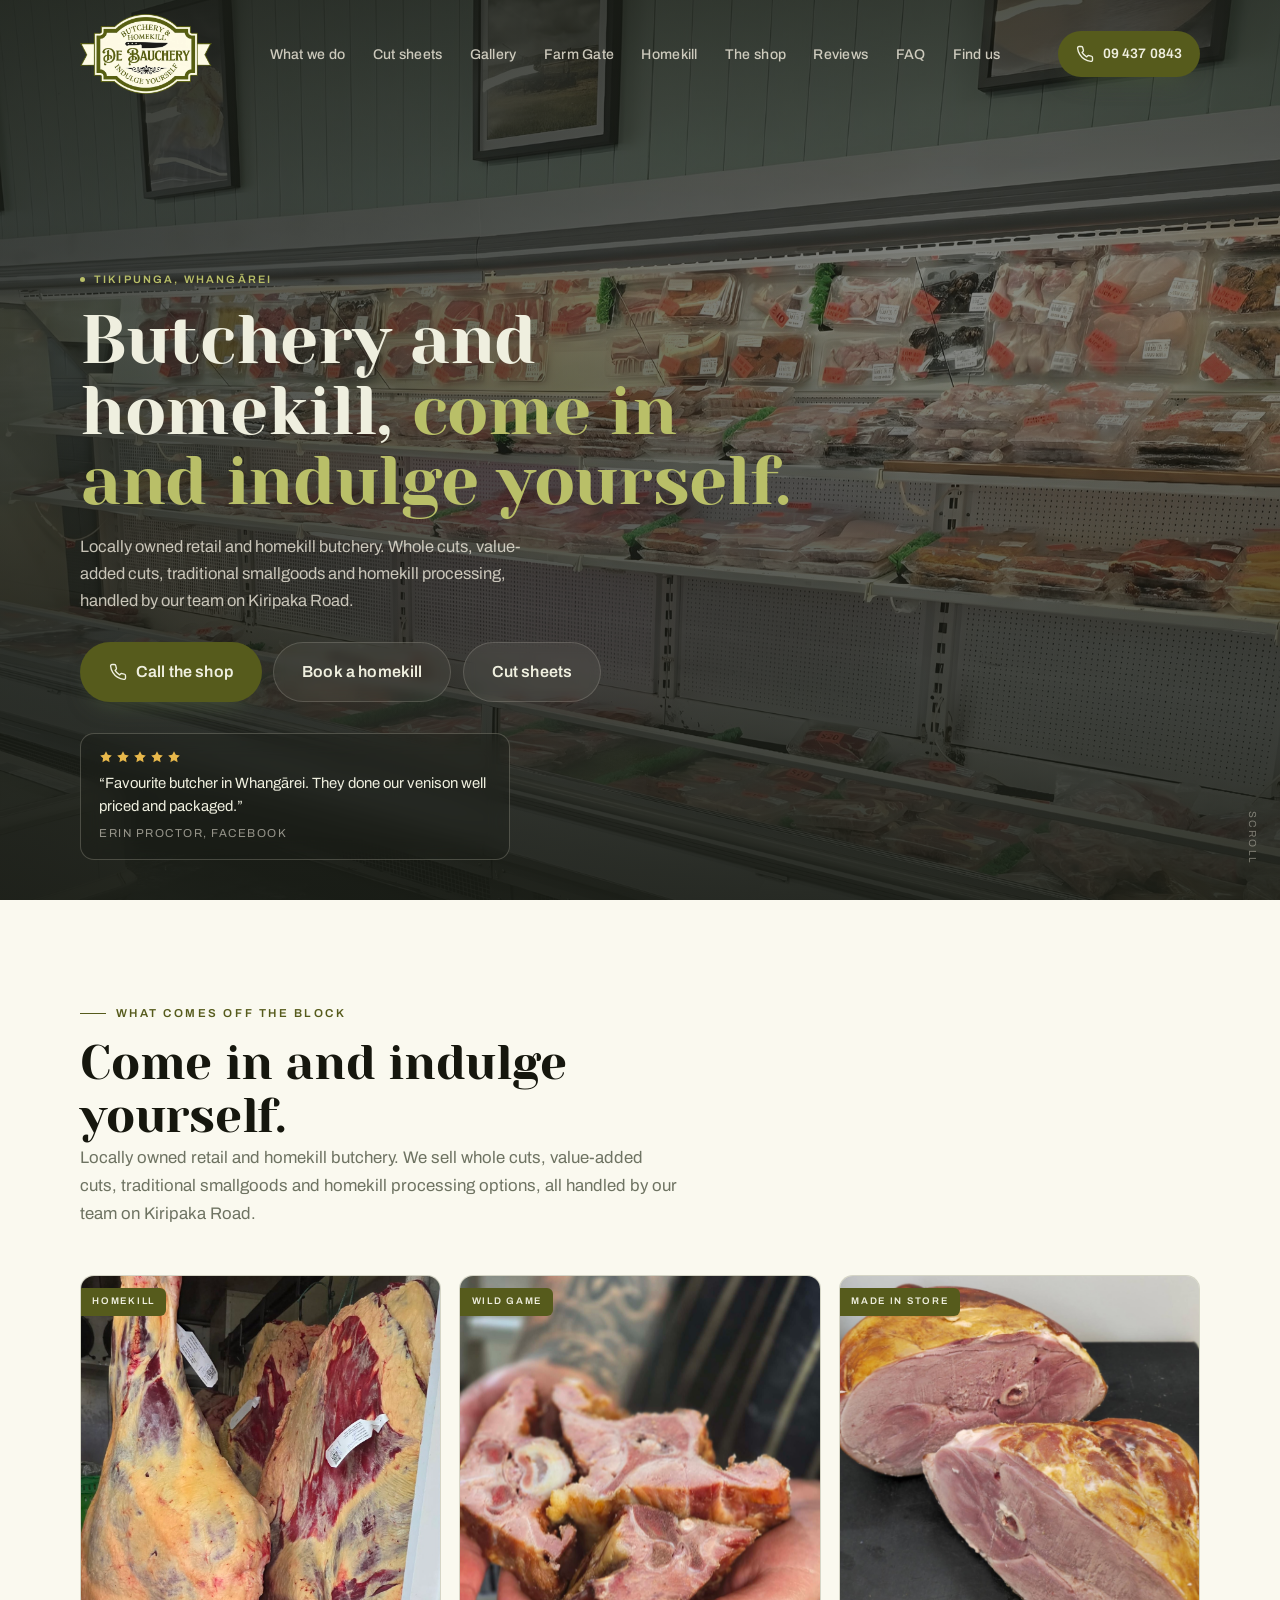
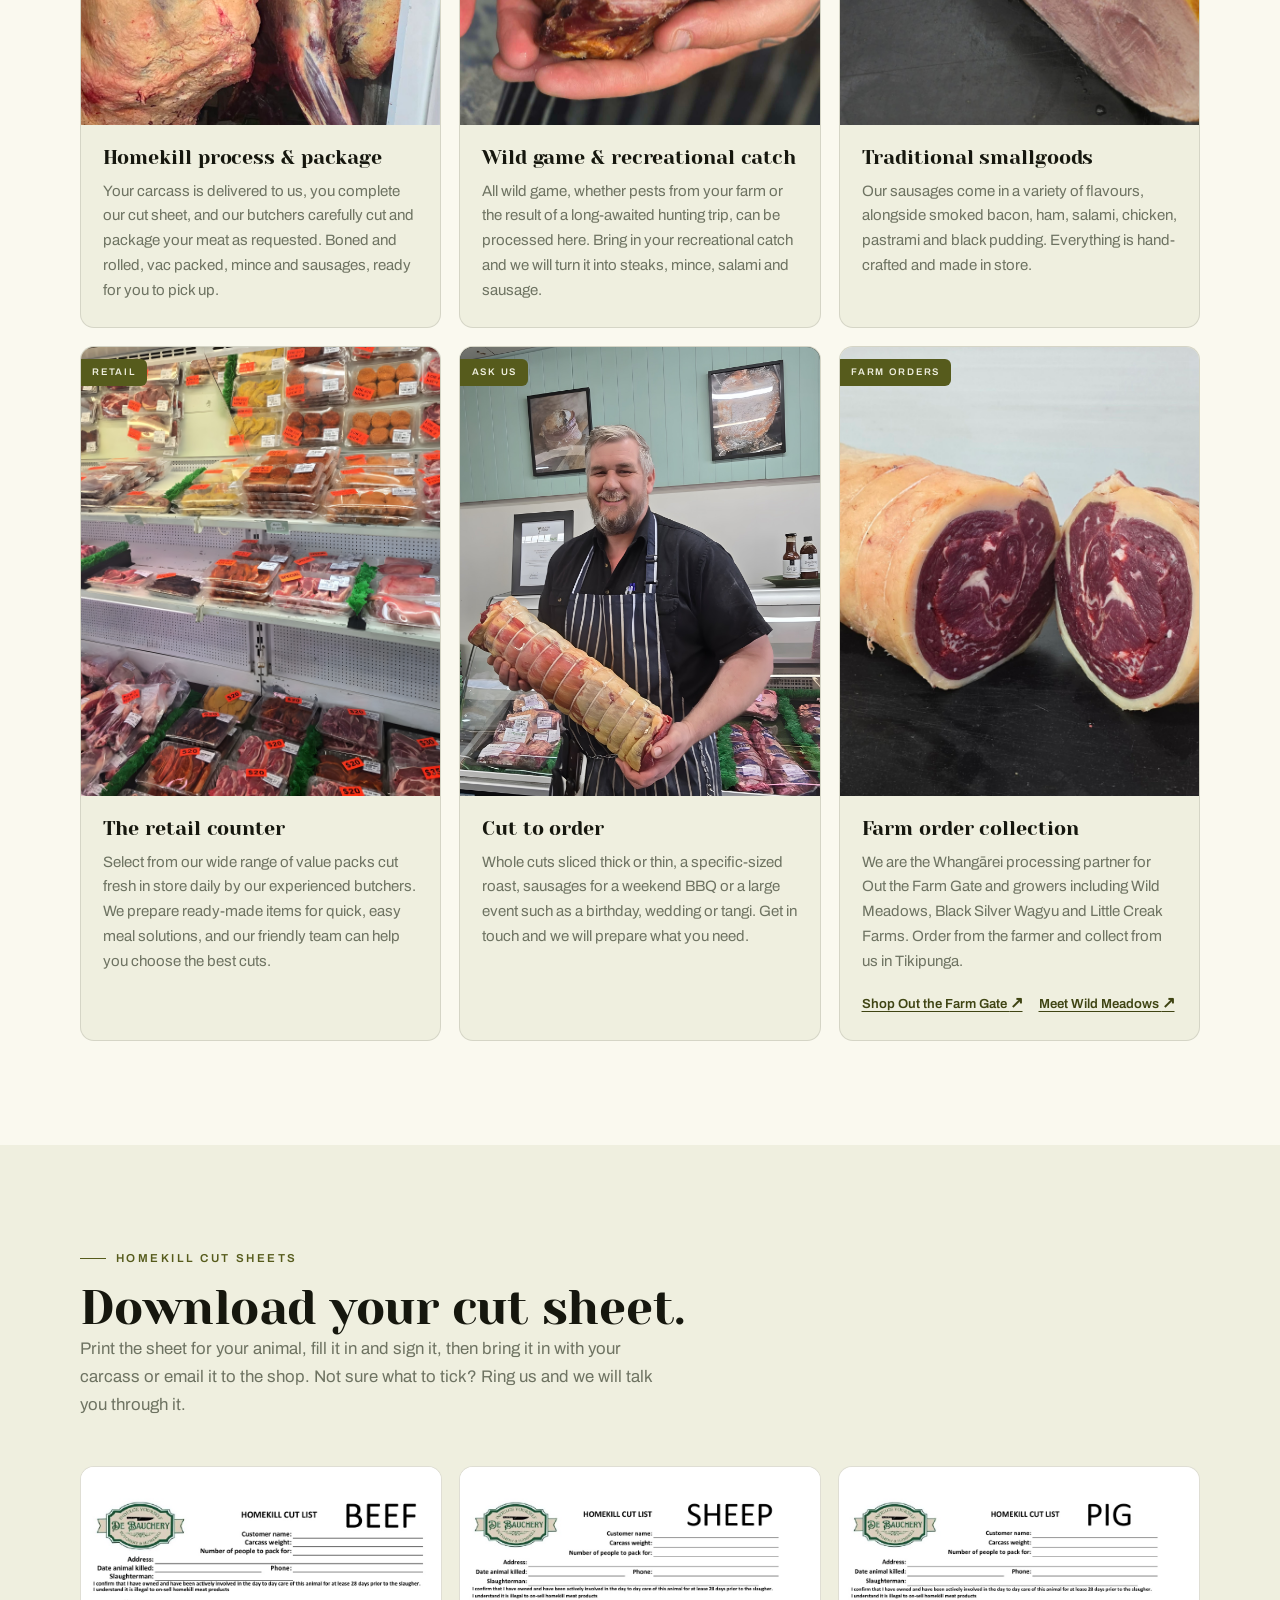
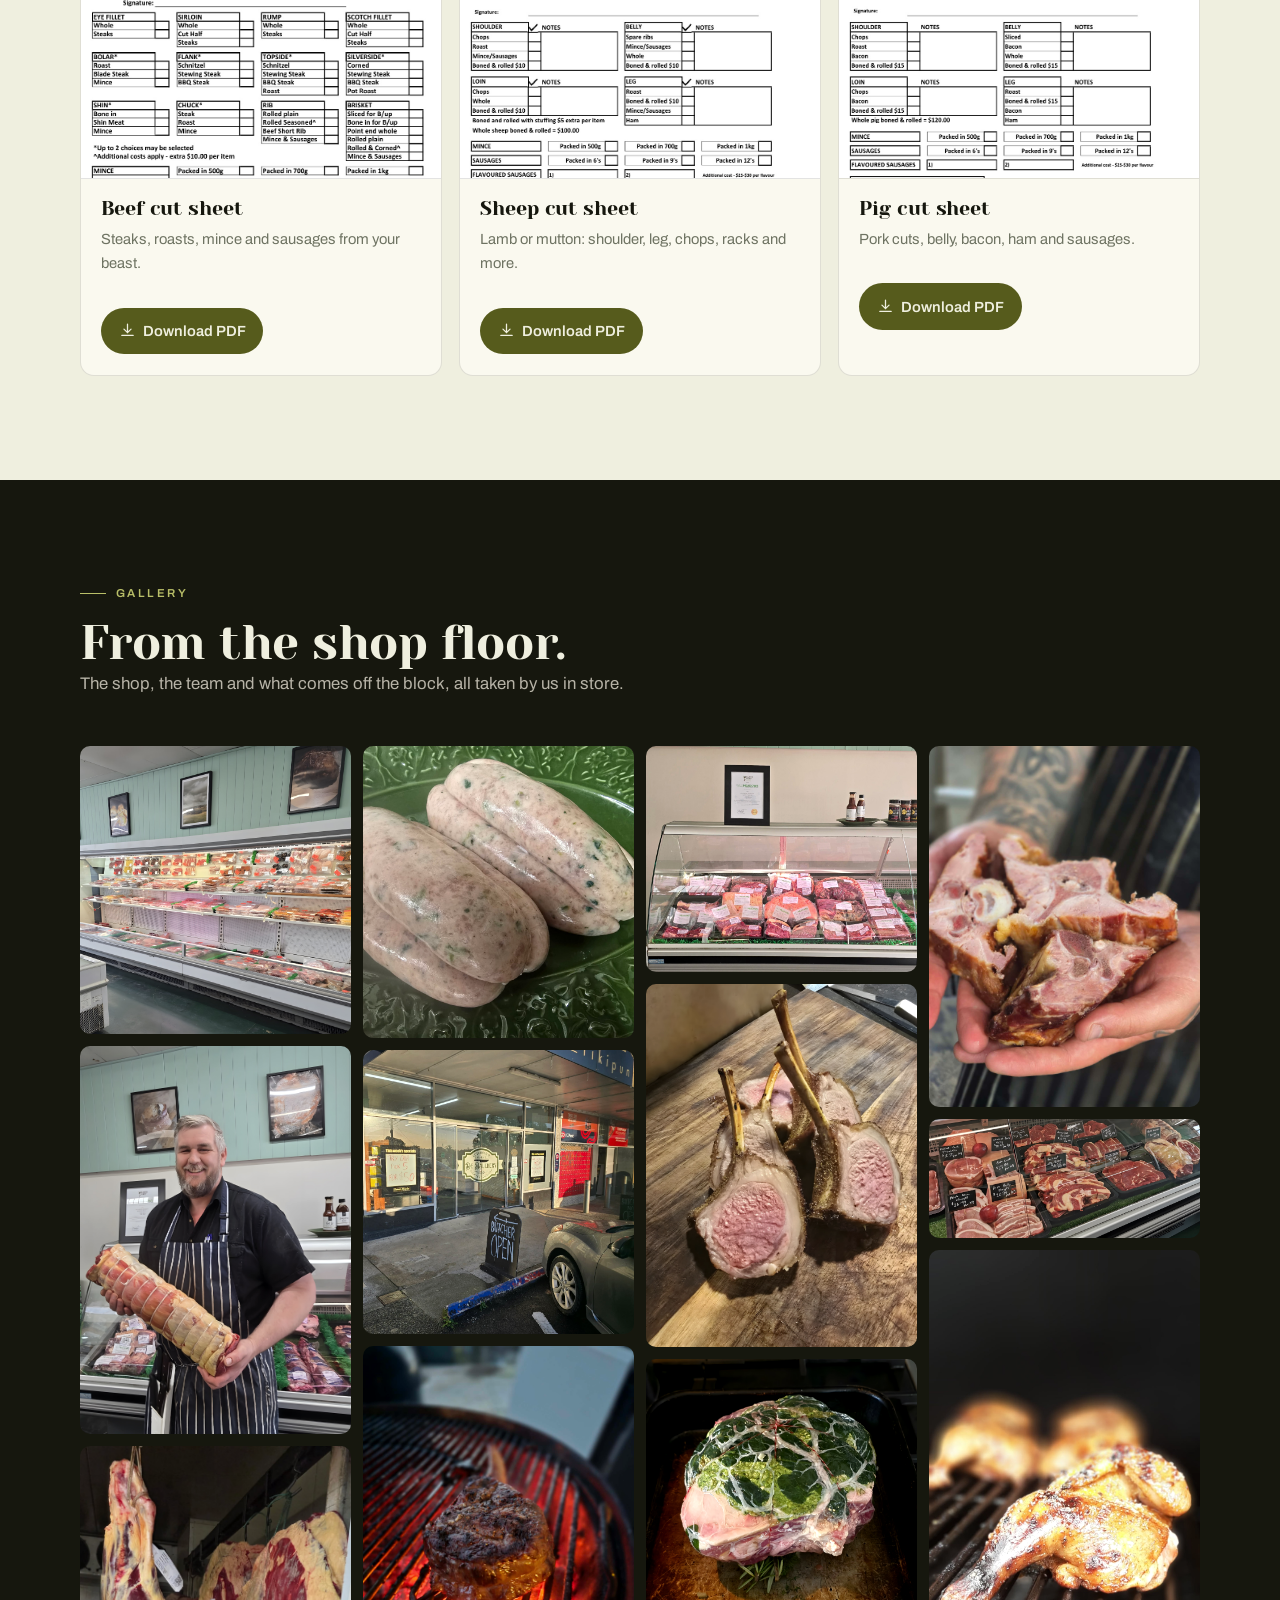
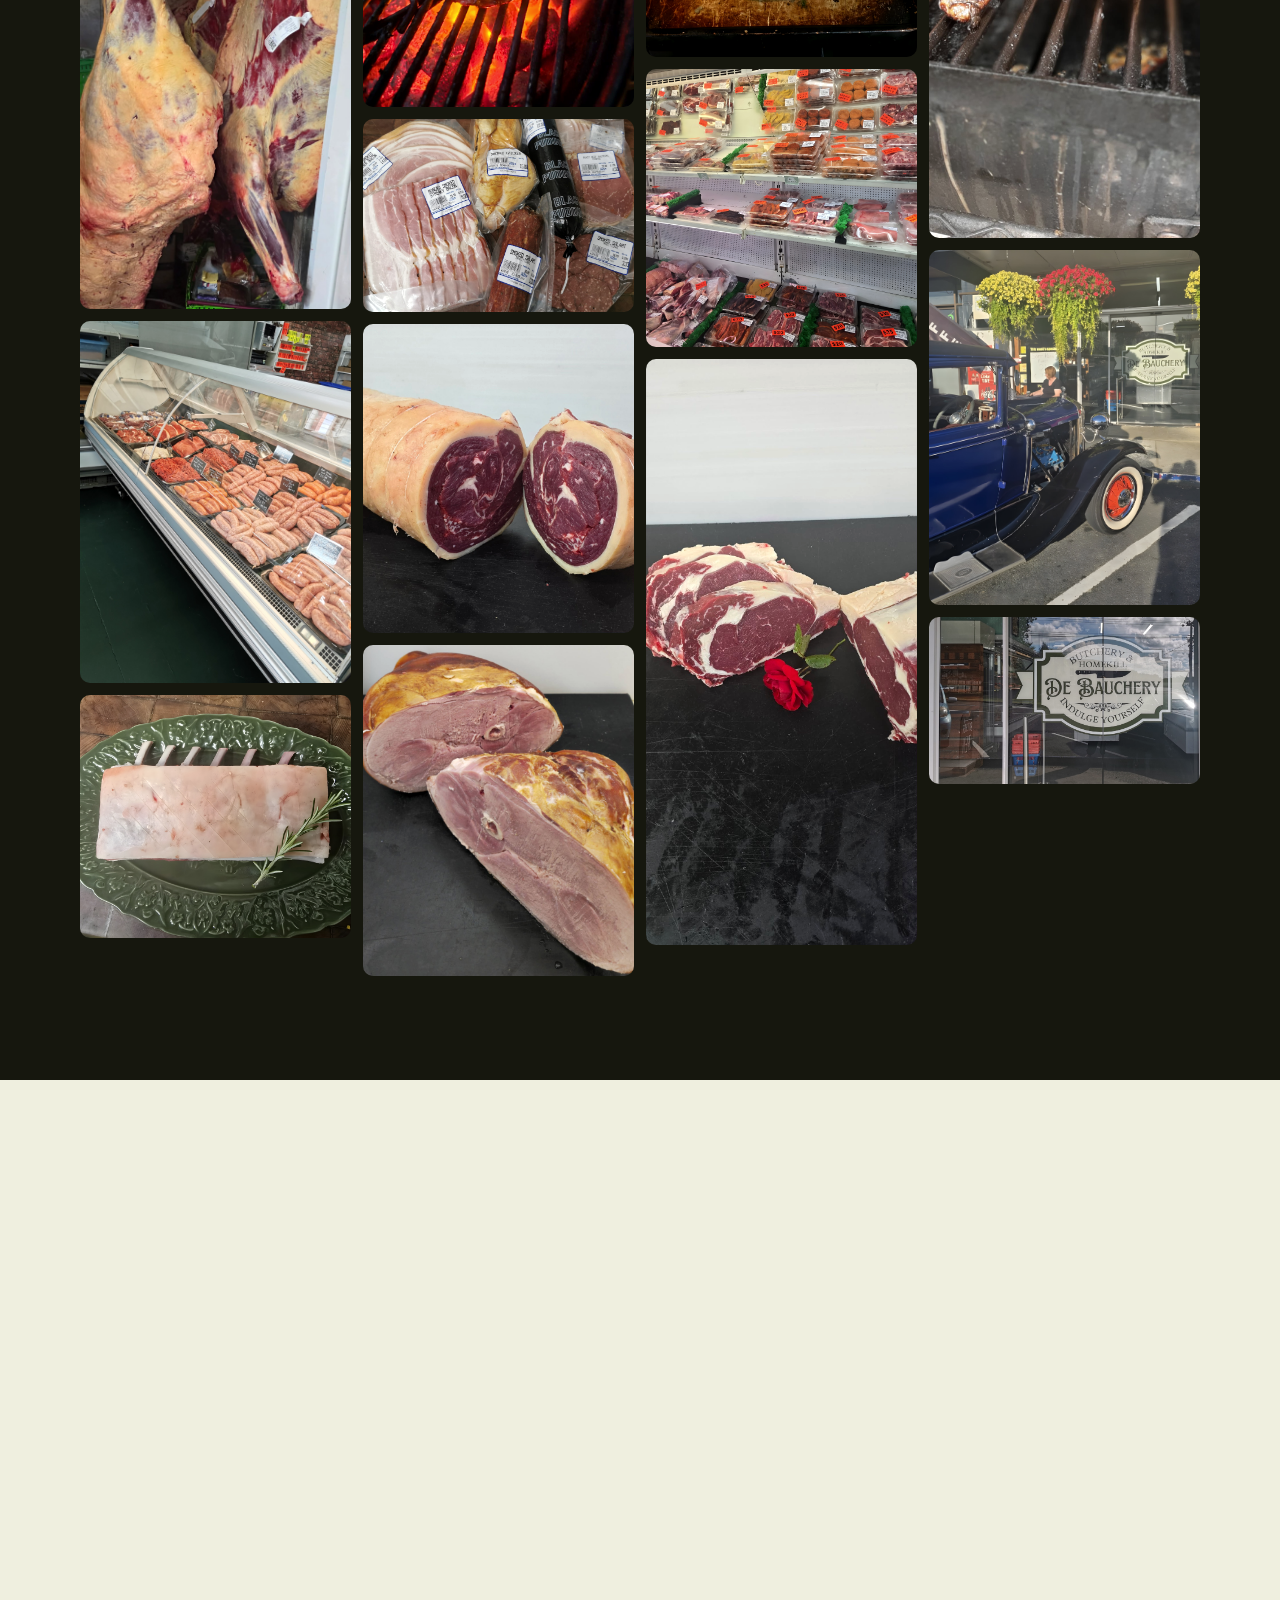
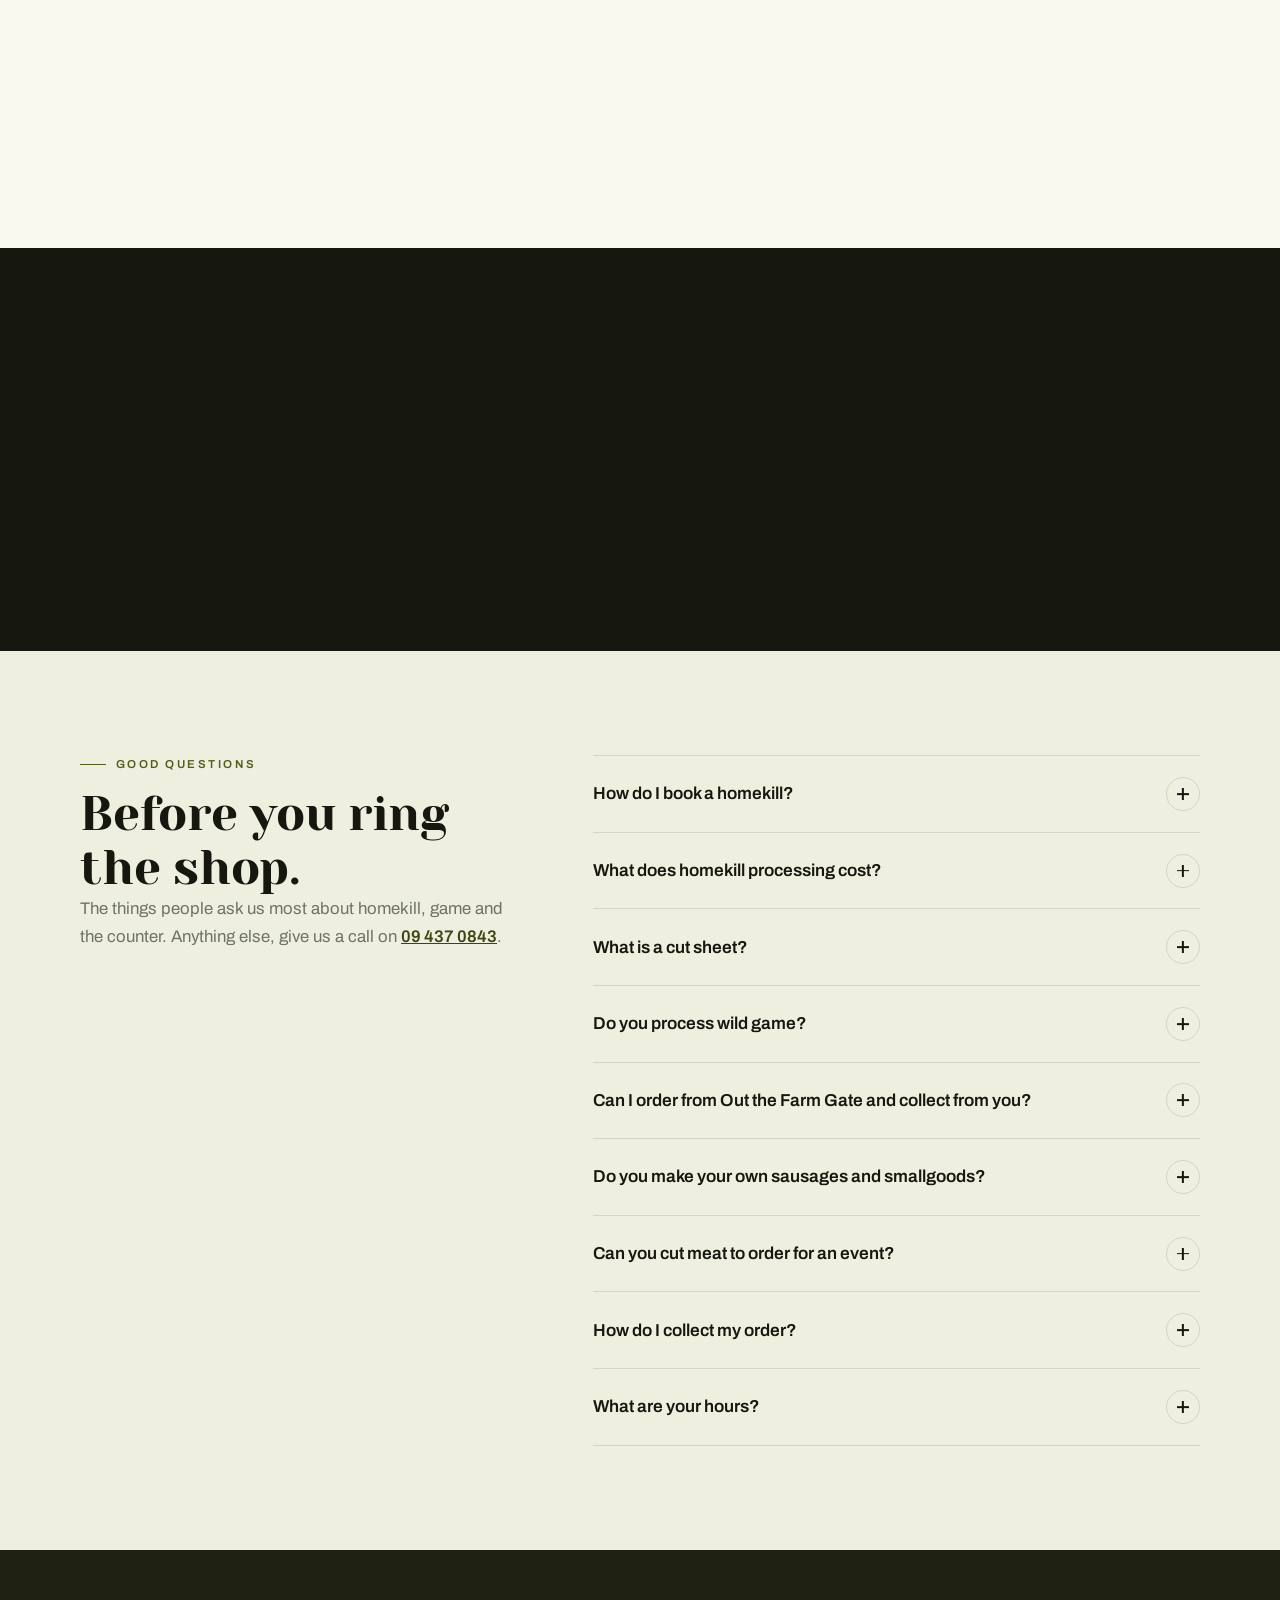
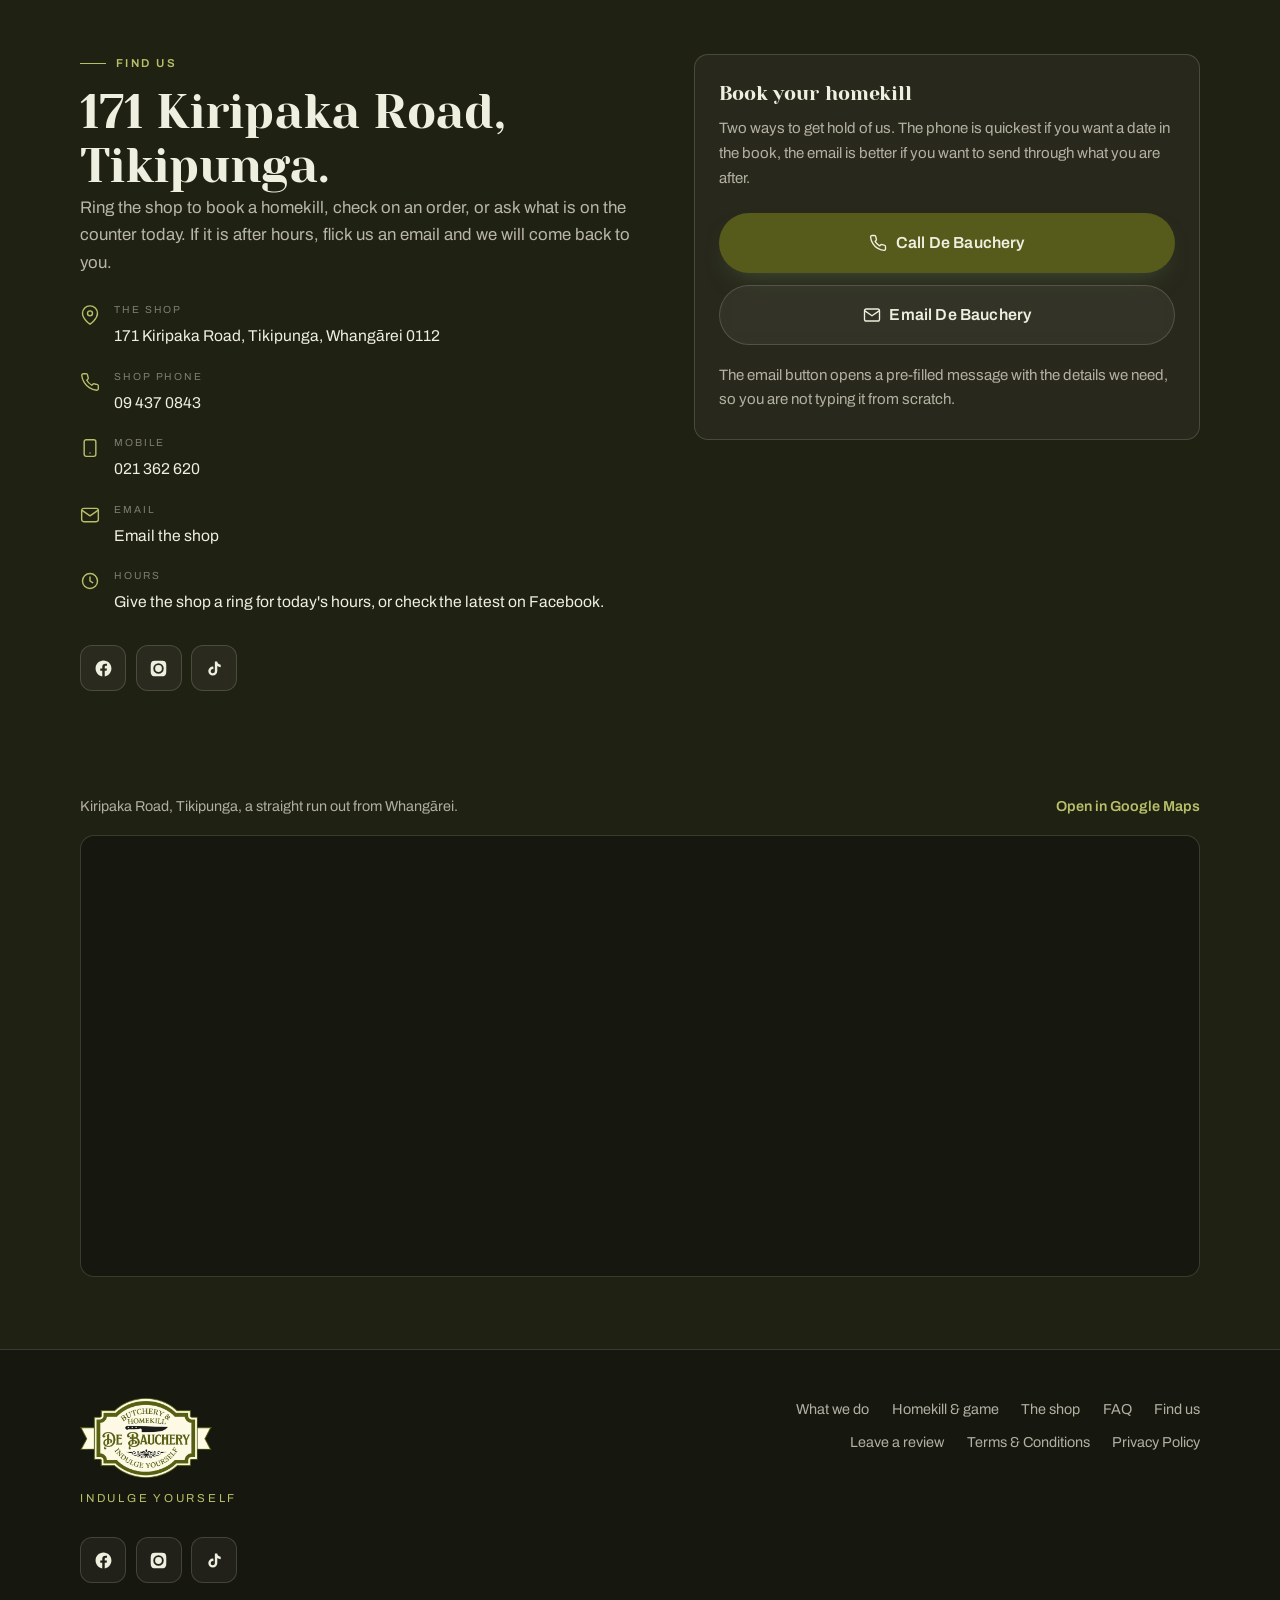
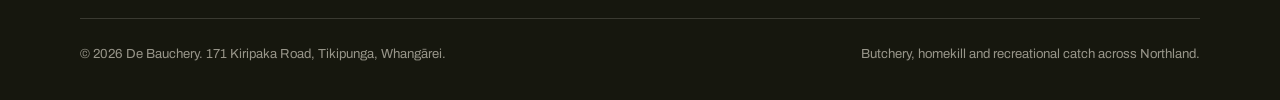
==== index.html @ d00d9191 "Make the cut sheet forms a headline feature on both pages Co-Authored-By: Claude Opus 5.5 <noreply@a" ====
<!DOCTYPE html>
<html lang="en-NZ">
<head>
<meta charset="utf-8">
<meta name="viewport" content="width=device-width, initial-scale=1">
<title>De Bauchery | Butchery &amp; Homekill, Tikipunga Whangārei</title>
<meta name="description" content="De Bauchery is a locally owned retail and homekill butchery in Tikipunga, Whangārei. Whole cuts, value-added cuts, traditional smallgoods, wild game, recreational catch and farm order collection.">
<meta name="theme-color" content="#191C15">
<link rel="canonical" href="https://de-bauchery-demo.vercel.app/">

<meta property="og:type" content="website">
<meta property="og:title" content="De Bauchery | Butchery &amp; Homekill, Tikipunga Whangārei">
<meta property="og:description" content="Locally owned retail and homekill butchery. Whole cuts, traditional smallgoods, farm order collection and processing for Out the Farm Gate, Wild Meadows and local growers.">
<meta property="og:image" content="img/gallery/window-sign.jpg">
<meta property="og:locale" content="en_NZ">
<meta name="twitter:card" content="summary_large_image">

<link rel="icon" href="data:image/svg+xml,%3Csvg xmlns='http://www.w3.org/2000/svg' viewBox='0 0 64 64'%3E%3Crect width='64' height='64' rx='14' fill='%234E5D3F'/%3E%3Ctext x='32' y='43' font-family='Georgia,serif' font-size='30' fill='%23EFEADC' text-anchor='middle'%3EDB%3C/text%3E%3C/svg%3E">
<link rel="apple-touch-icon" href="img/de-bauchery-logo.webp">

<link rel="preconnect" href="https://fonts.googleapis.com">
<link rel="preconnect" href="https://fonts.gstatic.com" crossorigin>
<link href="https://fonts.googleapis.com/css2?family=Yeseva+One&family=Archivo:wght@400;500;600;700&display=swap" rel="stylesheet">
<link rel="stylesheet" href="style.css">
<script type="application/ld+json">{"@context": "https://schema.org", "@type": "FAQPage", "mainEntity": [{"@type": "Question", "name": "How do I book a homekill?", "acceptedAnswer": {"@type": "Answer", "text": "Ring the shop on 09 437 0843. Tell us what you have, roughly what it weighs and when it will be ready, and we put you in the book so the chiller space is there when your animal arrives. See how homekill works for the full process."}}, {"@type": "Question", "name": "What does homekill processing cost?", "acceptedAnswer": {"@type": "Answer", "text": "Guide rates are $2.50/kg of carcass weight for beef, $60 for a lamb up to 30kg and $80 for a lamb over 30kg. Sausages start from $6.99/kg. All prices include GST. Boning and rolling, whole carcass work and vacuum packing are priced on the cut sheet, and your final invoice comes off the actual carcass weight and the cuts you choose, so ring the shop for a firm number."}}, {"@type": "Question", "name": "What is a cut sheet?", "acceptedAnswer": {"@type": "Answer", "text": "The cut sheet is where you decide everything: steak thickness, roasts, boned and rolled, mince, sausages and vac packing. Download the beef, sheep or pig cut sheet from our website, or ask the team when you book. It has to be completed and signed before we start cutting, and everything comes back labelled."}}, {"@type": "Question", "name": "Do you process wild game?", "acceptedAnswer": {"@type": "Answer", "text": "Yes. Deer, pig, goat and your recreational catch can all be processed here, and we can turn it into steaks, mince, salami and sausage. Ring first so chiller space is ready, and bring it in cool, clean and as soon as you can."}}, {"@type": "Question", "name": "Can I order from Out the Farm Gate and collect from you?", "acceptedAnswer": {"@type": "Answer", "text": "Yes. We are the Whangārei processing partner for Out the Farm Gate and growers including Wild Meadows, Black Silver Wagyu and Little Creak Farms. Order from the farmer and collect from us in Tikipunga."}}, {"@type": "Question", "name": "Do you make your own sausages and smallgoods?", "acceptedAnswer": {"@type": "Answer", "text": "Yes. Our sausages come in a variety of flavours, alongside smoked bacon, ham, salami, chicken, pastrami and black pudding. Everything is hand-crafted and made in store."}}, {"@type": "Question", "name": "Can you cut meat to order for an event?", "acceptedAnswer": {"@type": "Answer", "text": "Yes. Whole cuts sliced thick or thin, a specific-sized roast, or sausages for a weekend BBQ or a large event such as a birthday, wedding or tangi. Get in touch and we will prepare what you need."}}, {"@type": "Question", "name": "How do I collect my order?", "acceptedAnswer": {"@type": "Answer", "text": "We ring when it is ready and you collect from 171 Kiripaka Road, Tikipunga. Bring chilly bins or an empty boot, because a half beast takes up more room than people expect."}}, {"@type": "Question", "name": "What are your hours?", "acceptedAnswer": {"@type": "Answer", "text": "Give the shop a ring on 09 437 0843 for today's hours, or check the latest on Facebook. After hours, email the shop and we will come back to you."}}]}</script>
</head>
<body>

<!-- Opening animation -->
<div id="curtain">
  <div class="curtain-mark">
    <img class="curtain-logo" src="img/de-bauchery-logo.webp" alt="De Bauchery Butchery and Homekill">
    <div class="cm-rule"></div>
    <p class="cm-sub">Tikipunga, Whangārei</p>
  </div>
</div>

<!-- Nav -->
<header class="nav" id="nav">
  <div class="wrap nav-inner">
    <a class="brand" href="index.html">
      <img class="brand-logo" src="img/de-bauchery-logo.webp" alt="De Bauchery Butchery and Homekill" width="900" height="545">
    </a>
    <nav class="nav-links" aria-label="Main">
      <a href="#services">What we do</a>
      <a href="#cut-sheets">Cut sheets</a>
      <a href="#gallery">Gallery</a>
      <a href="#farm-gate">Farm Gate</a>
      <a href="homekill.html">Homekill</a>
      <a href="#about">The shop</a>
      <a href="#reviews">Reviews</a>
      <a href="#faq">FAQ</a>
      <a href="#contact">Find us</a>
    </nav>
    <div class="nav-actions">
      <a class="btn btn-primary nav-call" href="tel:+6494370843" aria-label="Call De Bauchery on 09 437 0843">
        <svg viewBox="0 0 24 24" fill="none" stroke="currentColor" stroke-width="1.8" stroke-linecap="round" stroke-linejoin="round" aria-hidden="true"><path d="M22 16.92v3a2 2 0 0 1-2.18 2 19.79 19.79 0 0 1-8.63-3.07 19.5 19.5 0 0 1-6-6A19.79 19.79 0 0 1 2.12 4.18 2 2 0 0 1 4.11 2h3a2 2 0 0 1 2 1.72c.13.96.36 1.9.7 2.81a2 2 0 0 1-.45 2.11L8.09 9.91a16 16 0 0 0 6 6l1.27-1.27a2 2 0 0 1 2.11-.45c.9.33 1.85.57 2.81.7A2 2 0 0 1 22 16.92z"/></svg>
        <span>09 437 0843</span>
      </a>
      <button class="burger" id="burger" aria-label="Menu" aria-expanded="false" aria-controls="mobileMenu">
        <svg class="ico-menu" viewBox="0 0 24 24" fill="none" stroke="currentColor" stroke-width="1.9" stroke-linecap="round" aria-hidden="true"><path d="M3 6h18M3 12h18M3 18h18"/></svg>
        <svg class="ico-x" viewBox="0 0 24 24" fill="none" stroke="currentColor" stroke-width="1.9" stroke-linecap="round" aria-hidden="true"><path d="M18 6 6 18M6 6l12 12"/></svg>
      </button>
    </div>
  </div>
</header>

<div class="mobile-menu" id="mobileMenu">
  <a class="mm-link" href="#services">What we do</a>
  <a class="mm-link" href="#cut-sheets">Cut sheets</a>
  <a class="mm-link" href="#gallery">Gallery</a>
  <a class="mm-link" href="#farm-gate">Farm Gate</a>
  <a class="mm-link" href="homekill.html">Homekill &amp; game</a>
  <a class="mm-link" href="#about">The shop</a>
  <a class="mm-link" href="#reviews">Reviews</a>
  <a class="mm-link" href="#faq">FAQ</a>
  <a class="mm-link" href="#contact">Find us</a>
  <div class="mm-actions">
    <a class="btn btn-primary btn-lg btn-block" href="tel:+6494370843">Call the shop</a>
    <a class="btn btn-ghost-dk btn-lg btn-block" href="#contact">Book a homekill</a>
  </div>
</div>

<!-- Hero -->
<section class="hero" id="top">
  <div class="hero-slides" aria-hidden="true">
    <img class="hero-slide on" src="img/gallery/shop-aisle.jpg" alt="" fetchpriority="high" width="1805" height="1920">
    <img class="hero-slide" src="img/gallery/counter-cabinet.jpg" alt="" loading="lazy" width="1920" height="1598">
    <img class="hero-slide" src="img/gallery/steak-grill.jpg" alt="" loading="lazy" width="1440" height="1920">
  </div>
  <div class="hero-scrim" aria-hidden="true"></div>
  <span class="hero-scroll" aria-hidden="true">Scroll</span>

  <div class="wrap">
    <div class="hero-copy">
      <p class="hero-eyebrow"><span class="dot"></span> Tikipunga, Whangārei</p>
      <h1>Butchery and homekill, <em>come in and indulge yourself.</em></h1>
      <p class="hero-sub">Locally owned retail and homekill butchery. Whole cuts, value-added cuts, traditional smallgoods and homekill processing, handled by our team on Kiripaka Road.</p>
      <div class="hero-ctas">
        <a class="btn btn-primary btn-lg" href="tel:+6494370843">
          <svg viewBox="0 0 24 24" fill="none" stroke="currentColor" stroke-width="1.8" stroke-linecap="round" stroke-linejoin="round" aria-hidden="true"><path d="M22 16.92v3a2 2 0 0 1-2.18 2 19.79 19.79 0 0 1-8.63-3.07 19.5 19.5 0 0 1-6-6A19.79 19.79 0 0 1 2.12 4.18 2 2 0 0 1 4.11 2h3a2 2 0 0 1 2 1.72c.13.96.36 1.9.7 2.81a2 2 0 0 1-.45 2.11L8.09 9.91a16 16 0 0 0 6 6l1.27-1.27a2 2 0 0 1 2.11-.45c.9.33 1.85.57 2.81.7A2 2 0 0 1 22 16.92z"/></svg>
          Call the shop
        </a>
        <a class="btn btn-ghost-dk btn-lg" href="#contact">Book a homekill</a>
        <a class="btn btn-ghost-dk btn-lg" href="#cut-sheets">Cut sheets</a>
      </div>

      <!-- Rotating review quote -->
      <div class="hero-quote">
        <div class="hq-stars" aria-hidden="true">
          <svg viewBox="0 0 24 24" fill="currentColor"><path d="m12 2 3.09 6.26L22 9.27l-5 4.87 1.18 6.88L12 17.77l-6.18 3.25L7 14.14l-5-4.87 6.91-1.01L12 2z"/></svg>
          <svg viewBox="0 0 24 24" fill="currentColor"><path d="m12 2 3.09 6.26L22 9.27l-5 4.87 1.18 6.88L12 17.77l-6.18 3.25L7 14.14l-5-4.87 6.91-1.01L12 2z"/></svg>
          <svg viewBox="0 0 24 24" fill="currentColor"><path d="m12 2 3.09 6.26L22 9.27l-5 4.87 1.18 6.88L12 17.77l-6.18 3.25L7 14.14l-5-4.87 6.91-1.01L12 2z"/></svg>
          <svg viewBox="0 0 24 24" fill="currentColor"><path d="m12 2 3.09 6.26L22 9.27l-5 4.87 1.18 6.88L12 17.77l-6.18 3.25L7 14.14l-5-4.87 6.91-1.01L12 2z"/></svg>
          <svg viewBox="0 0 24 24" fill="currentColor"><path d="m12 2 3.09 6.26L22 9.27l-5 4.87 1.18 6.88L12 17.77l-6.18 3.25L7 14.14l-5-4.87 6.91-1.01L12 2z"/></svg>
        </div>
        <div class="hq-body">
          <p class="hq-text" id="hqText">Favourite butcher in Whangārei.</p>
          <p class="hq-name" id="hqName">Erin Proctor, Facebook</p>
        </div>
      </div>
    </div>
  </div>
</section>

<!-- Services -->
<section class="band-cream" id="services">
  <div class="wrap">
    <div class="sec-head rv">
      <p class="eyebrow">What comes off the block</p>
      <h2>Come in and indulge yourself.</h2>
      <p class="lede">Locally owned retail and homekill butchery. We sell whole cuts, value-added cuts, traditional smallgoods and homekill processing options, all handled by our team on Kiripaka Road.</p>
    </div>

    <div class="svc-grid">
      <article class="svc rv" data-d="0">
        <div class="shot">
          <span class="svc-tag">Homekill</span>
          <img src="img/gallery/beef-sides.jpg" alt="Beef sides hanging in the De Bauchery chiller ready for cutting" loading="lazy" width="1123" height="1920">
        </div>
        <div class="svc-body">
          <h3>Homekill process &amp; package</h3>
          <p>Your carcass is delivered to us, you complete our cut sheet, and our butchers carefully cut and package your meat as requested. Boned and rolled, vac packed, mince and sausages, ready for you to pick up.</p>
        </div>
      </article>

      <article class="svc rv" data-d="1">
        <div class="shot">
          <span class="svc-tag">Wild game</span>
          <img src="img/gallery/smoked-hock.jpg" alt="Smoked meat pulled apart by hand at De Bauchery" loading="lazy" width="1440" height="1920">
        </div>
        <div class="svc-body">
          <h3>Wild game &amp; recreational catch</h3>
          <p>All wild game, whether pests from your farm or the result of a long-awaited hunting trip, can be processed here. Bring in your recreational catch and we will turn it into steaks, mince, salami and sausage.</p>
        </div>
      </article>

      <article class="svc rv" data-d="2">
        <div class="shot">
          <span class="svc-tag">Made in store</span>
          <img src="img/gallery/ham.jpg" alt="A whole cured ham made in store at De Bauchery" loading="lazy" width="1573" height="1920">
        </div>
        <div class="svc-body">
          <h3>Traditional smallgoods</h3>
          <p>Our sausages come in a variety of flavours, alongside smoked bacon, ham, salami, chicken, pastrami and black pudding. Everything is hand-crafted and made in store.</p>
        </div>
      </article>

      <article class="svc rv" data-d="0">
        <div class="shot">
          <span class="svc-tag">Retail</span>
          <img src="img/gallery/value-packs.jpg" alt="Value packs stocked in the De Bauchery retail cabinets" loading="lazy" width="1874" height="1920">
        </div>
        <div class="svc-body">
          <h3>The retail counter</h3>
          <p>Select from our wide range of value packs cut fresh in store daily by our experienced butchers. We prepare ready-made items for quick, easy meal solutions, and our friendly team can help you choose the best cuts.</p>
        </div>
      </article>

      <article class="svc rv" data-d="1">
        <div class="shot">
          <span class="svc-tag">Ask us</span>
          <img src="img/gallery/nick-rolled-roast.jpg" style="object-position:center 20%" alt="Nick holding a boned and rolled roast in the shop" loading="lazy" width="1342" height="1920">
        </div>
        <div class="svc-body">
          <h3>Cut to order</h3>
          <p>Whole cuts sliced thick or thin, a specific-sized roast, sausages for a weekend BBQ or a large event such as a birthday, wedding or tangi. Get in touch and we will prepare what you need.</p>
        </div>
      </article>

      <article class="svc rv" data-d="2">
        <div class="shot">
          <span class="svc-tag">Farm orders</span>
          <img src="img/gallery/rolled-beef.jpg" alt="A boned and rolled beef roast cut in half" loading="lazy" width="1684" height="1920">
        </div>
        <div class="svc-body">
          <h3>Farm order collection</h3>
          <p>We are the Whangārei processing partner for Out the Farm Gate and growers including Wild Meadows, Black Silver Wagyu and Little Creak Farms. Order from the farmer and collect from us in Tikipunga.</p>
          <div class="partner-links">
            <a href="https://outthefarmgate.co.nz/" target="_blank" rel="noopener">Shop Out the Farm Gate <span aria-hidden="true">↗</span></a>
            <a href="https://wildmeadows.co.nz/" target="_blank" rel="noopener">Meet Wild Meadows <span aria-hidden="true">↗</span></a>
          </div>
        </div>
      </article>
    </div>
  </div>
</section>

<!-- Cut sheets -->
<section class="band-bone" id="cut-sheets">
  <div class="wrap">
    <div class="sec-head rv">
      <p class="eyebrow">Homekill cut sheets</p>
      <h2>Download your cut sheet.</h2>
      <p class="lede">Print the sheet for your animal, fill it in and sign it, then bring it in with your carcass or email it to the shop. Not sure what to tick? Ring us and we will talk you through it.</p>
    </div>
    <div class="cs-grid">
      <a class="cs-card rv" href="downloads/beef-cut-sheet.pdf" download>
        <div class="cs-thumb"><img src="img/beef-cut-sheet-preview.jpg" alt="Preview of the De Bauchery beef homekill cut sheet" loading="lazy" width="910" height="1287" data-img-role="small"></div>
        <div class="cs-body">
          <h3>Beef cut sheet</h3>
          <p>Steaks, roasts, mince and sausages from your beast.</p>
          <span class="cs-dl"><svg viewBox="0 0 24 24" fill="none" stroke="currentColor" stroke-width="1.8" stroke-linecap="round" stroke-linejoin="round" aria-hidden="true"><path d="M12 3v12m0 0-5-5m5 5 5-5M4 19h16"/></svg> Download PDF</span>
        </div>
      </a>
      <a class="cs-card rv" href="downloads/sheep-cut-sheet.pdf" download>
        <div class="cs-thumb"><img src="img/sheep-cut-sheet-preview.jpg" alt="Preview of the De Bauchery sheep homekill cut sheet" loading="lazy" width="910" height="1287" data-img-role="small"></div>
        <div class="cs-body">
          <h3>Sheep cut sheet</h3>
          <p>Lamb or mutton: shoulder, leg, chops, racks and more.</p>
          <span class="cs-dl"><svg viewBox="0 0 24 24" fill="none" stroke="currentColor" stroke-width="1.8" stroke-linecap="round" stroke-linejoin="round" aria-hidden="true"><path d="M12 3v12m0 0-5-5m5 5 5-5M4 19h16"/></svg> Download PDF</span>
        </div>
      </a>
      <a class="cs-card rv" href="downloads/pig-cut-sheet.pdf" download>
        <div class="cs-thumb"><img src="img/pig-cut-sheet-preview.jpg" alt="Preview of the De Bauchery pig homekill cut sheet" loading="lazy" width="910" height="1287" data-img-role="small"></div>
        <div class="cs-body">
          <h3>Pig cut sheet</h3>
          <p>Pork cuts, belly, bacon, ham and sausages.</p>
          <span class="cs-dl"><svg viewBox="0 0 24 24" fill="none" stroke="currentColor" stroke-width="1.8" stroke-linecap="round" stroke-linejoin="round" aria-hidden="true"><path d="M12 3v12m0 0-5-5m5 5 5-5M4 19h16"/></svg> Download PDF</span>
        </div>
      </a>
    </div>
  </div>
</section>

<!-- Gallery -->
<section class="on-dark gallery" id="gallery">
  <div class="wrap">
    <div class="sec-head rv">
      <p class="eyebrow">Gallery</p>
      <h2>From the shop floor.</h2>
      <p class="lede">The shop, the team and what comes off the block, all taken by us in store.</p>
    </div>
    <div class="gal-grid rv">
      <a class="gal-item" href="img/gallery/shop-aisle.jpg" data-gal><img src="img/gallery/shop-aisle.jpg" alt="Inside the shop, the main chiller aisle" loading="lazy" width="1805" height="1920"></a>
      <a class="gal-item" href="img/gallery/nick-rolled-roast.jpg" data-gal><img src="img/gallery/nick-rolled-roast.jpg" alt="Nick with a boned and rolled roast" loading="lazy" width="1342" height="1920"></a>
      <a class="gal-item" href="img/gallery/beef-sides.jpg" data-gal><img src="img/gallery/beef-sides.jpg" alt="Beef sides hanging in the chiller" loading="lazy" width="1123" height="1920"></a>
      <a class="gal-item" href="img/gallery/serveover.jpg" data-gal><img src="img/gallery/serveover.jpg" alt="The serveover cabinet full of sausages and cuts" loading="lazy" width="1440" height="1920"></a>
      <a class="gal-item" href="img/gallery/lamb-rack.jpg" data-gal><img src="img/gallery/lamb-rack.jpg" alt="A lamb rack with rosemary" loading="lazy" width="1920" height="1720"></a>
      <a class="gal-item" href="img/gallery/sausages.jpg" data-gal><img src="img/gallery/sausages.jpg" alt="Homemade sausages" loading="lazy" width="1784" height="1920"></a>
      <a class="gal-item" href="img/gallery/shopfront.jpg" data-gal><img src="img/gallery/shopfront.jpg" alt="The shopfront with the Butcher Open sign" loading="lazy" width="1830" height="1920"></a>
      <a class="gal-item" href="img/gallery/steak-grill.jpg" data-gal><img src="img/gallery/steak-grill.jpg" alt="A thick steak on a hot grill" loading="lazy" width="1440" height="1920"></a>
      <a class="gal-item" href="img/gallery/smallgoods.jpg" data-gal><img src="img/gallery/smallgoods.jpg" alt="Bacon, salami, black pudding and smallgoods" loading="lazy" width="1920" height="1366"></a>
      <a class="gal-item" href="img/gallery/rolled-beef.jpg" data-gal><img src="img/gallery/rolled-beef.jpg" alt="Boned and rolled beef cut in half" loading="lazy" width="1684" height="1920"></a>
      <a class="gal-item" href="img/gallery/ham.jpg" data-gal><img src="img/gallery/ham.jpg" alt="A whole cured ham" loading="lazy" width="1573" height="1920"></a>
      <a class="gal-item" href="img/gallery/counter-cabinet.jpg" data-gal><img src="img/gallery/counter-cabinet.jpg" alt="The counter cabinet stocked with fresh cuts" loading="lazy" width="1920" height="1598"></a>
      <a class="gal-item" href="img/gallery/lamb-cutlets.jpg" data-gal><img src="img/gallery/lamb-cutlets.jpg" alt="Lamb cutlets on a board" loading="lazy" width="1433" height="1920"></a>
      <a class="gal-item" href="img/gallery/stuffed-roast.jpg" data-gal><img src="img/gallery/stuffed-roast.jpg" alt="A stuffed rolled roast ready for the oven" loading="lazy" width="1745" height="1920"></a>
      <a class="gal-item" href="img/gallery/value-packs.jpg" data-gal><img src="img/gallery/value-packs.jpg" alt="Value packs in the retail cabinets" loading="lazy" width="1874" height="1920"></a>
      <a class="gal-item" href="img/gallery/scotch-fillet.jpg" data-gal><img src="img/gallery/scotch-fillet.jpg" alt="Scotch fillet with a red rose" loading="lazy" width="887" height="1920"></a>
      <a class="gal-item" href="img/gallery/smoked-hock.jpg" data-gal><img src="img/gallery/smoked-hock.jpg" alt="Smoked meat pulled apart by hand" loading="lazy" width="1440" height="1920"></a>
      <a class="gal-item" href="img/gallery/cabinet-cuts.jpg" data-gal><img src="img/gallery/cabinet-cuts.jpg" alt="Fresh cuts in the display cabinet" loading="lazy" width="1920" height="837"></a>
      <a class="gal-item" href="img/gallery/chicken-grill.jpg" data-gal><img src="img/gallery/chicken-grill.jpg" alt="Chicken on the grill" loading="lazy" width="885" height="1920"></a>
      <a class="gal-item" href="img/gallery/shopfront-vintage-car.jpg" data-gal><img src="img/gallery/shopfront-vintage-car.jpg" alt="A vintage car parked outside the shop" loading="lazy" width="1465" height="1920"></a>
      <a class="gal-item" href="img/gallery/window-sign.jpg" data-gal><img src="img/gallery/window-sign.jpg" alt="The De Bauchery window sign" loading="lazy" width="1920" height="1183"></a>
    </div>
  </div>
  <dialog class="gal-box" id="galBox" aria-label="Photo viewer">
    <button class="gal-close" type="button" aria-label="Close photo">&times;</button>
    <img src="" alt="">
  </dialog>
</section>

<!-- Farm partners -->
<section class="band-bone farm-partners" id="farm-gate">
  <div class="wrap split">
    <div class="rv">
      <p class="eyebrow">Farm order collection</p>
      <h2>Good meat, from people who know the block.</h2>
      <p>Out the Farm Gate is a collective of farmers who sell regeneratively farmed animals, with meat inspected at the time of harvest. Because we are their Whangārei processing partner, we can sell this meat through our shop and make collection easy in Tikipunga.</p>
      <p>We also work with growers including Wild Meadows, Black Silver Wagyu and Little Creak Farms. If you want some of the best meat you have ever tasted, come and see us in store.</p>
      <div class="partner-links">
        <a href="https://outthefarmgate.co.nz/" target="_blank" rel="noopener">Shop Out the Farm Gate <span aria-hidden="true">↗</span></a>
        <a href="https://wildmeadows.co.nz/" target="_blank" rel="noopener">Meet Wild Meadows <span aria-hidden="true">↗</span></a>
      </div>
    </div>
    <div class="partner-stack rv" data-d="1" aria-label="De Bauchery and farm partners">
      <div class="farm-badge">
        <img src="img/de-bauchery-logo.webp" alt="De Bauchery Butchery and Homekill logo" loading="lazy" width="900" height="545">
      </div>
      <div class="partner-logos">
        <a class="partner-logo" href="https://outthefarmgate.co.nz/" target="_blank" rel="noopener" aria-label="Visit Out the Farm Gate">
          <img src="img/out-the-farm-gate-logo.png" alt="Out the Farm Gate" loading="lazy" width="1146" height="500">
        </a>
        <a class="partner-logo" href="https://wildmeadows.co.nz/" target="_blank" rel="noopener" aria-label="Visit Wild Meadows">
          <img src="img/wild-meadows-logo.png" alt="Wild Meadows" loading="lazy" width="1200" height="176">
        </a>
      </div>
    </div>
  </div>
</section>

<!-- Rates -->
<section class="band-bone" id="rates">
  <div class="wrap">
    <div class="sec-head rv">
      <p class="eyebrow">Homekill processing</p>
      <h2>What it costs to put a beast through.</h2>
      <p class="lede">Guide rates for homekill processing, as published through Out the Farm Gate. All prices include GST.</p>
    </div>

    <div class="rate-grid">
      <div class="rate rv" data-d="0">
        <p class="rl">Beef processing</p>
        <span class="rv-num">$2.50/kg</span>
        <p>Per kilo of carcass weight.</p>
      </div>
      <div class="rate rv" data-d="1">
        <p class="rl">Lamb, up to 30kg</p>
        <span class="rv-num">$60.00</span>
        <p>Flat fee per lamb.</p>
      </div>
      <div class="rate rv" data-d="2">
        <p class="rl">Lamb, over 30kg</p>
        <span class="rv-num">$80.00</span>
        <p>Flat fee per lamb.</p>
      </div>
      <div class="rate rv" data-d="3">
        <p class="rl">Sausages</p>
        <span class="rv-num">from $6.99/kg</span>
        <p>Plain or flavoured, added to your homekill order.</p>
      </div>
    </div>

    <p class="rate-note rv">Boning and rolling, whole carcass work and vacuum packing are priced on the cut sheet when you order. Your final invoice comes off the actual carcass weight and the cuts you tick, so treat the above as a guide and ring the shop for a firm number.</p>
    <div class="cut-sheet-note rv">
      <div>
        <p class="eyebrow">Cut sheets</p>
        <h3>Choose every cut before we start.</h3>
        <p>Beef, sheep and pig cut sheets are ready to download, print and fill in.</p>
      </div>
      <a class="btn btn-primary" href="#cut-sheets">Get your cut sheet <span aria-hidden="true">↓</span></a>
    </div>
  </div>
</section>

<!-- About -->
<section class="band-cream" id="about">
  <div class="wrap split">
    <div class="about-shot rv">
      <div class="shot">
        <img src="img/gallery/window-sign.jpg" alt="The De Bauchery window sign reading Butchery and Homekill, Indulge Yourself" loading="lazy" width="1920" height="1183">
      </div>
      <span class="corner-tag">171 Kiripaka Rd, Tikipunga</span>
    </div>
    <div class="rv" data-d="1">
      <p class="eyebrow">The shop</p>
      <h2>A butchery, run by a butcher.</h2>
      <p>De Bauchery sits on Kiripaka Road in Tikipunga. It is a working shop with carcasses being processed out the back each day. The emphasis has always been on good quality, great service and customer satisfaction.</p>
      <p>Nick and the team handle retail butchery, homekill and recreational catch for households and lifestyle blocks right across the Whangārei area, and make the smallgoods in house. If you want to know what is in your sausages, you can ask the person who made them.</p>
      <ul class="check">
        <li>
          <svg viewBox="0 0 24 24" fill="none" stroke="currentColor" stroke-width="2" stroke-linecap="round" stroke-linejoin="round" aria-hidden="true"><path d="M20 6 9 17l-5-5"/></svg>
          <span><strong>Locally owned and on the tools.</strong> Same faces behind the block every week.</span>
        </li>
        <li>
          <svg viewBox="0 0 24 24" fill="none" stroke="currentColor" stroke-width="2" stroke-linecap="round" stroke-linejoin="round" aria-hidden="true"><path d="M20 6 9 17l-5-5"/></svg>
          <span><strong>Your cut sheet, your cuts.</strong> Nothing gets decided for you and everything is labelled.</span>
        </li>
        <li>
          <svg viewBox="0 0 24 24" fill="none" stroke="currentColor" stroke-width="2" stroke-linecap="round" stroke-linejoin="round" aria-hidden="true"><path d="M20 6 9 17l-5-5"/></svg>
          <span><strong>Smallgoods made on site.</strong> Sausages, bacon, salami, pastrami, ham and black pudding.</span>
        </li>
      </ul>
    </div>
  </div>
</section>

<!-- Crew -->
<section class="band-bone" id="crew">
  <div class="wrap">
    <div class="sec-head rv">
      <p class="eyebrow">Who you deal with</p>
      <h2>Behind the block.</h2>
      <p class="lede">Nick owns and runs the shop. Corey, Chloe, Jo, Shannon, Trinity and Liam keep the cutting bench, smallgoods room and front of shop moving.</p>
    </div>
    <div class="crew-grid">
      <article class="crew rv" data-d="0">
        <div class="avatar" aria-hidden="true">NO</div>
        <p class="who">Owner &amp; head butcher</p>
        <h3>Nick Ogle</h3>
        <p>Owns De Bauchery and has been a butcher for over 15 years. Nick matches customers to the right cut, books homekill, and is excited to make inspected homekill meat available to more people at great prices.</p>
      </article>
      <article class="crew rv" data-d="1">
        <div class="avatar" aria-hidden="true">TB</div>
        <p class="who">On the block</p>
        <h3>The cutting bench</h3>
        <p>This is where qualified butchers Corey and Chloe, backed by skilled apprentice Jo, cut down whole carcasses and package them to become cuts for your table.</p>
      </article>
      <article class="crew rv" data-d="2">
        <div class="avatar" aria-hidden="true">SC</div>
        <p class="who">Smallgoods &amp; counter</p>
        <h3>Front of shop &amp; counter</h3>
        <p>Shannon heads the front of shop, backed by Trinity and Liam. They pack and price, serve customers, prepare homekill orders and call you when your collection is ready.</p>
      </article>
    </div>
  </div>
</section>

<!-- Reviews -->
<section class="band-cream" id="reviews">
  <div class="wrap">
    <div class="sec-head rv">
      <span class="badge">Example reviews, real ratings</span>
      <p class="eyebrow">What locals say</p>
      <h2>4.4 stars on Google, 100% recommended on Facebook.</h2>
      <p class="lede">This feedback reflects the shop since Nick and the team took over in March 2025. We keep the rest of this page focused on the work we do and the people you will meet in the shop.</p>
    </div>

    <div class="rev-grid">
      <article class="rev rv" data-d="0">
        <span class="src-pill">Real review</span>
        <div class="stars" aria-label="5 out of 5">
          <svg viewBox="0 0 24 24" fill="currentColor"><path d="m12 2 3.09 6.26L22 9.27l-5 4.87 1.18 6.88L12 17.77l-6.18 3.25L7 14.14l-5-4.87 6.91-1.01L12 2z"/></svg>
          <svg viewBox="0 0 24 24" fill="currentColor"><path d="m12 2 3.09 6.26L22 9.27l-5 4.87 1.18 6.88L12 17.77l-6.18 3.25L7 14.14l-5-4.87 6.91-1.01L12 2z"/></svg>
          <svg viewBox="0 0 24 24" fill="currentColor"><path d="m12 2 3.09 6.26L22 9.27l-5 4.87 1.18 6.88L12 17.77l-6.18 3.25L7 14.14l-5-4.87 6.91-1.01L12 2z"/></svg>
          <svg viewBox="0 0 24 24" fill="currentColor"><path d="m12 2 3.09 6.26L22 9.27l-5 4.87 1.18 6.88L12 17.77l-6.18 3.25L7 14.14l-5-4.87 6.91-1.01L12 2z"/></svg>
          <svg viewBox="0 0 24 24" fill="currentColor"><path d="m12 2 3.09 6.26L22 9.27l-5 4.87 1.18 6.88L12 17.77l-6.18 3.25L7 14.14l-5-4.87 6.91-1.01L12 2z"/></svg>
        </div>
        <p>Favourite butcher in Whangarei. Cheap, yumm and worth it meat, they done our venison well priced and packaged. Highly recommend, always come back for my weekly visits. Thanks guys.</p>
        <footer>
          <span class="rn">Erin Proctor</span>
          <span class="rd">Recommended on Facebook</span>
        </footer>
      </article>

      <article class="rev rv" data-d="1">
        <span class="src-pill">Example</span>
        <div class="stars" aria-label="5 out of 5">
          <svg viewBox="0 0 24 24" fill="currentColor"><path d="m12 2 3.09 6.26L22 9.27l-5 4.87 1.18 6.88L12 17.77l-6.18 3.25L7 14.14l-5-4.87 6.91-1.01L12 2z"/></svg>
          <svg viewBox="0 0 24 24" fill="currentColor"><path d="m12 2 3.09 6.26L22 9.27l-5 4.87 1.18 6.88L12 17.77l-6.18 3.25L7 14.14l-5-4.87 6.91-1.01L12 2z"/></svg>
          <svg viewBox="0 0 24 24" fill="currentColor"><path d="m12 2 3.09 6.26L22 9.27l-5 4.87 1.18 6.88L12 17.77l-6.18 3.25L7 14.14l-5-4.87 6.91-1.01L12 2z"/></svg>
          <svg viewBox="0 0 24 24" fill="currentColor"><path d="m12 2 3.09 6.26L22 9.27l-5 4.87 1.18 6.88L12 17.77l-6.18 3.25L7 14.14l-5-4.87 6.91-1.01L12 2z"/></svg>
          <svg viewBox="0 0 24 24" fill="currentColor"><path d="m12 2 3.09 6.26L22 9.27l-5 4.87 1.18 6.88L12 17.77l-6.18 3.25L7 14.14l-5-4.87 6.91-1.01L12 2z"/></svg>
        </div>
        <p>Put a steer through for us off the block at Glenbervie. Cut sheet was easy, everything came back labelled and the mince is a world away from the supermarket. Boned and rolled the sirloin exactly how I asked.</p>
        <footer>
          <span class="rn">Dane Whitiora</span>
          <span class="rd">Glenbervie</span>
        </footer>
      </article>

      <article class="rev rv" data-d="2">
        <span class="src-pill">Example</span>
        <div class="stars" aria-label="5 out of 5">
          <svg viewBox="0 0 24 24" fill="currentColor"><path d="m12 2 3.09 6.26L22 9.27l-5 4.87 1.18 6.88L12 17.77l-6.18 3.25L7 14.14l-5-4.87 6.91-1.01L12 2z"/></svg>
          <svg viewBox="0 0 24 24" fill="currentColor"><path d="m12 2 3.09 6.26L22 9.27l-5 4.87 1.18 6.88L12 17.77l-6.18 3.25L7 14.14l-5-4.87 6.91-1.01L12 2z"/></svg>
          <svg viewBox="0 0 24 24" fill="currentColor"><path d="m12 2 3.09 6.26L22 9.27l-5 4.87 1.18 6.88L12 17.77l-6.18 3.25L7 14.14l-5-4.87 6.91-1.01L12 2z"/></svg>
          <svg viewBox="0 0 24 24" fill="currentColor"><path d="m12 2 3.09 6.26L22 9.27l-5 4.87 1.18 6.88L12 17.77l-6.18 3.25L7 14.14l-5-4.87 6.91-1.01L12 2z"/></svg>
          <svg viewBox="0 0 24 24" fill="currentColor"><path d="m12 2 3.09 6.26L22 9.27l-5 4.87 1.18 6.88L12 17.77l-6.18 3.25L7 14.14l-5-4.87 6.91-1.01L12 2z"/></svg>
        </div>
        <p>Dropped a deer off on the Monday and it was ready when they said it would be. The salami is the reason I now shoot more than I need. Worth the drive out from Kamo.</p>
        <footer>
          <span class="rn">Shaun Mallett</span>
          <span class="rd">Kamo</span>
        </footer>
      </article>

      <article class="rev rv" data-d="3">
        <span class="src-pill">Example</span>
        <div class="stars" aria-label="5 out of 5">
          <svg viewBox="0 0 24 24" fill="currentColor"><path d="m12 2 3.09 6.26L22 9.27l-5 4.87 1.18 6.88L12 17.77l-6.18 3.25L7 14.14l-5-4.87 6.91-1.01L12 2z"/></svg>
          <svg viewBox="0 0 24 24" fill="currentColor"><path d="m12 2 3.09 6.26L22 9.27l-5 4.87 1.18 6.88L12 17.77l-6.18 3.25L7 14.14l-5-4.87 6.91-1.01L12 2z"/></svg>
          <svg viewBox="0 0 24 24" fill="currentColor"><path d="m12 2 3.09 6.26L22 9.27l-5 4.87 1.18 6.88L12 17.77l-6.18 3.25L7 14.14l-5-4.87 6.91-1.01L12 2z"/></svg>
          <svg viewBox="0 0 24 24" fill="currentColor"><path d="m12 2 3.09 6.26L22 9.27l-5 4.87 1.18 6.88L12 17.77l-6.18 3.25L7 14.14l-5-4.87 6.91-1.01L12 2z"/></svg>
          <svg viewBox="0 0 24 24" fill="currentColor"><path d="m12 2 3.09 6.26L22 9.27l-5 4.87 1.18 6.88L12 17.77l-6.18 3.25L7 14.14l-5-4.87 6.91-1.01L12 2z"/></svg>
        </div>
        <p>Been going here for the bacon since we moved to Tikipunga. Rang up on the Thursday for a scotch fillet whole for the smoker and it was cut and waiting on the Friday. Good coffee too.</p>
        <footer>
          <span class="rn">Marama Kingi</span>
          <span class="rd">Tikipunga</span>
        </footer>
      </article>
    </div>

    <div class="rev-actions rv">
      <a class="btn btn-primary" href="https://search.google.com/local/reviews?placeid=ChIJB1kEITF5C20Rv6PUmvIpknA" target="_blank" rel="noopener">
        See all our Google reviews
        <svg viewBox="0 0 24 24" fill="none" stroke="currentColor" stroke-width="1.9" stroke-linecap="round" stroke-linejoin="round" aria-hidden="true"><path d="M7 17 17 7M9 7h8v8"/></svg>
      </a>
      <a class="btn btn-ghost" href="https://www.facebook.com/search/top?q=De%20Bauchery%20Whangarei" target="_blank" rel="noopener">Read the Facebook recommendations</a>
    </div>
  </div>
</section>

<!-- Leave a review banner -->
<section class="banner">
  <div class="wrap banner-inner">
    <div class="rv">
      <p class="eyebrow">One minute, big help</p>
      <h2>Happy with your cut? Leave us a review.</h2>
      <p class="lede">Reviews are how the next lifestyle block in Whangārei finds a butcher they can trust with their beast. If we did right by you, put it on Google.</p>
    </div>
    <div class="rv" data-d="1">
      <a class="btn btn-bone btn-lg" href="https://search.google.com/local/writereview?placeid=ChIJB1kEITF5C20Rv6PUmvIpknA" target="_blank" rel="noopener">
        <svg viewBox="0 0 24 24" fill="none" stroke="currentColor" stroke-width="1.8" stroke-linecap="round" stroke-linejoin="round" aria-hidden="true"><path d="M12 20h9M16.5 3.5a2.12 2.12 0 0 1 3 3L7 19l-4 1 1-4z"/></svg>
        Leave a Google review
      </a>
    </div>
  </div>
</section>

<!-- FAQ -->
<section class="band-bone faq" id="faq">
  <div class="wrap faq-grid">
    <div class="sec-head rv">
      <p class="eyebrow">Good questions</p>
      <h2>Before you ring the shop.</h2>
      <p class="lede">The things people ask us most about homekill, game and the counter. Anything else, give us a call on <a href="tel:+6494370843">09 437 0843</a>.</p>
    </div>
    <div class="faq-list rv" data-d="1">
      <details class="faq-item">
        <summary>How do I book a homekill?<span class="faq-ico" aria-hidden="true"></span></summary>
        <div class="faq-a"><p>Ring the shop on <a href="tel:+6494370843">09 437 0843</a>. Tell us what you have, roughly what it weighs and when it will be ready, and we put you in the book so the chiller space is there when your animal arrives. See <a href="homekill.html">how homekill works</a> for the full process.</p></div>
      </details>
      <details class="faq-item">
        <summary>What does homekill processing cost?<span class="faq-ico" aria-hidden="true"></span></summary>
        <div class="faq-a"><p>Guide rates are $2.50/kg of carcass weight for beef, $60 for a lamb up to 30kg and $80 for a lamb over 30kg. Sausages start from $6.99/kg. All prices include GST. Boning and rolling, whole carcass work and vacuum packing are priced on the cut sheet, and your final invoice comes off the actual carcass weight and the cuts you choose, so ring the shop for a firm number.</p></div>
      </details>
      <details class="faq-item">
        <summary>What is a cut sheet?<span class="faq-ico" aria-hidden="true"></span></summary>
        <div class="faq-a"><p>The cut sheet is where you decide everything: steak thickness, roasts, boned and rolled, mince, sausages and vac packing. Download the beef, sheep or pig cut sheet from our website, or ask the team when you book. It has to be completed and signed before we start cutting, and everything comes back labelled.</p></div>
      </details>
      <details class="faq-item">
        <summary>Do you process wild game?<span class="faq-ico" aria-hidden="true"></span></summary>
        <div class="faq-a"><p>Yes. Deer, pig, goat and your recreational catch can all be processed here, and we can turn it into steaks, mince, salami and sausage. Ring first so chiller space is ready, and bring it in cool, clean and as soon as you can.</p></div>
      </details>
      <details class="faq-item">
        <summary>Can I order from Out the Farm Gate and collect from you?<span class="faq-ico" aria-hidden="true"></span></summary>
        <div class="faq-a"><p>Yes. We are the Whangārei processing partner for Out the Farm Gate and growers including Wild Meadows, Black Silver Wagyu and Little Creak Farms. Order from the farmer and collect from us in Tikipunga.</p></div>
      </details>
      <details class="faq-item">
        <summary>Do you make your own sausages and smallgoods?<span class="faq-ico" aria-hidden="true"></span></summary>
        <div class="faq-a"><p>Yes. Our sausages come in a variety of flavours, alongside smoked bacon, ham, salami, chicken, pastrami and black pudding. Everything is hand-crafted and made in store.</p></div>
      </details>
      <details class="faq-item">
        <summary>Can you cut meat to order for an event?<span class="faq-ico" aria-hidden="true"></span></summary>
        <div class="faq-a"><p>Yes. Whole cuts sliced thick or thin, a specific-sized roast, or sausages for a weekend BBQ or a large event such as a birthday, wedding or tangi. Get in touch and we will prepare what you need.</p></div>
      </details>
      <details class="faq-item">
        <summary>How do I collect my order?<span class="faq-ico" aria-hidden="true"></span></summary>
        <div class="faq-a"><p>We ring when it is ready and you collect from 171 Kiripaka Road, Tikipunga. Bring chilly bins or an empty boot, because a half beast takes up more room than people expect.</p></div>
      </details>
      <details class="faq-item">
        <summary>What are your hours?<span class="faq-ico" aria-hidden="true"></span></summary>
        <div class="faq-a"><p>Give the shop a ring on <a href="tel:+6494370843">09 437 0843</a> for today's hours, or check the latest on <a href="https://www.facebook.com/search/top?q=De%20Bauchery%20Whangarei" target="_blank" rel="noopener">Facebook</a>. After hours, email the shop and we will come back to you.</p></div>
      </details>
    </div>
  </div>
</section>

<!-- Contact -->

<section class="contact on-dark" id="contact">
  <div class="wrap contact-grid">
    <div class="rv">
      <p class="eyebrow">Find us</p>
      <h2>171 Kiripaka Road, Tikipunga.</h2>
      <p class="lede">Ring the shop to book a homekill, check on an order, or ask what is on the counter today. If it is after hours, flick us an email and we will come back to you.</p>

      <ul class="info-list">
        <li>
          <svg viewBox="0 0 24 24" fill="none" stroke="currentColor" stroke-width="1.7" stroke-linecap="round" stroke-linejoin="round" aria-hidden="true"><path d="M21 10c0 7-9 13-9 13s-9-6-9-13a9 9 0 0 1 18 0z"/><circle cx="12" cy="10" r="3"/></svg>
          <div>
            <span class="il-l">The shop</span>
            <a href="https://www.google.com/maps/search/?api=1&amp;query=De+Bauchery+171+Kiripaka+Road+Tikipunga+Whangarei" target="_blank" rel="noopener">171 Kiripaka Road, Tikipunga, Whangārei 0112</a>
          </div>
        </li>
        <li>
          <svg viewBox="0 0 24 24" fill="none" stroke="currentColor" stroke-width="1.7" stroke-linecap="round" stroke-linejoin="round" aria-hidden="true"><path d="M22 16.92v3a2 2 0 0 1-2.18 2 19.79 19.79 0 0 1-8.63-3.07 19.5 19.5 0 0 1-6-6A19.79 19.79 0 0 1 2.12 4.18 2 2 0 0 1 4.11 2h3a2 2 0 0 1 2 1.72c.13.96.36 1.9.7 2.81a2 2 0 0 1-.45 2.11L8.09 9.91a16 16 0 0 0 6 6l1.27-1.27a2 2 0 0 1 2.11-.45c.9.33 1.85.57 2.81.7A2 2 0 0 1 22 16.92z"/></svg>
          <div>
            <span class="il-l">Shop phone</span>
            <a href="tel:+6494370843">09 437 0843</a>
          </div>
        </li>
        <li>
          <svg viewBox="0 0 24 24" fill="none" stroke="currentColor" stroke-width="1.7" stroke-linecap="round" stroke-linejoin="round" aria-hidden="true"><rect x="5" y="2" width="14" height="20" rx="2.5"/><path d="M12 18h.01"/></svg>
          <div>
            <span class="il-l">Mobile</span>
            <a href="tel:+6421362620">021 362 620</a>
          </div>
        </li>
        <li>
          <svg viewBox="0 0 24 24" fill="none" stroke="currentColor" stroke-width="1.7" stroke-linecap="round" stroke-linejoin="round" aria-hidden="true"><rect x="2" y="4" width="20" height="16" rx="2.5"/><path d="m2.5 6.5 9.5 6.5 9.5-6.5"/></svg>
          <div>
            <span class="il-l">Email</span>
            <a data-gmail href="#" data-user="butcher.guy" data-domain="hotmail.com" data-su="Homekill%20booking%20enquiry" data-body="Hi%20Nick%2C%0A%0A">Email the shop</a>
          </div>
        </li>
        <li>
          <svg viewBox="0 0 24 24" fill="none" stroke="currentColor" stroke-width="1.7" stroke-linecap="round" stroke-linejoin="round" aria-hidden="true"><circle cx="12" cy="12" r="9"/><path d="M12 7v5l3.2 2"/></svg>
          <div>
            <span class="il-l">Hours</span>
            <span class="val">Give the shop a ring for today's hours, or check the latest on Facebook.</span>
          </div>
        </li>
      </ul>

      <div class="socials">
        <a href="https://www.facebook.com/search/top?q=De%20Bauchery%20Whangarei" target="_blank" rel="noopener" aria-label="De Bauchery on Facebook">
          <svg viewBox="0 0 24 24" fill="currentColor" aria-hidden="true"><path d="M22 12.06C22 6.5 17.52 2 12 2S2 6.5 2 12.06c0 5.02 3.66 9.18 8.44 9.94v-7.03H7.9v-2.91h2.54V9.85c0-2.52 1.5-3.91 3.77-3.91 1.09 0 2.24.2 2.24.2v2.46h-1.26c-1.24 0-1.63.78-1.63 1.57v1.89h2.78l-.44 2.91h-2.34V22c4.78-.76 8.44-4.92 8.44-9.94z"/></svg>
        </a>
        <a href="https://www.instagram.com/explore/search/keyword/?q=De%20Bauchery%20Whangarei" target="_blank" rel="noopener" aria-label="Search Instagram for De Bauchery">
          <svg viewBox="0 0 24 24" fill="currentColor" aria-hidden="true"><path d="M12 2.16c3.2 0 3.58.01 4.85.07 1.17.05 1.8.25 2.23.41.56.22.96.48 1.38.9.42.42.68.82.9 1.38.16.42.36 1.06.41 2.23.06 1.27.07 1.64.07 4.85s-.01 3.58-.07 4.85c-.05 1.17-.25 1.8-.41 2.23-.22.56-.48.96-.9 1.38-.42.42-.82.68-1.38.9-.42.16-1.06.36-2.23.41-1.27.06-1.64.07-4.85.07s-3.58-.01-4.85-.07c-1.17-.05-1.8-.25-2.23-.41a3.8 3.8 0 0 1-1.38-.9 3.8 3.8 0 0 1-.9-1.38c-.16-.42-.36-1.06-.41-2.23C2.17 15.58 2.16 15.2 2.16 12s.01-3.58.07-4.85c.05-1.17.25-1.8.41-2.23.22-.56.48-.96.9-1.38.42-.42.82-.68 1.38-.9.42-.16 1.06-.36 2.23-.41C8.42 2.17 8.8 2.16 12 2.16zm0 3.24a6.6 6.6 0 1 0 0 13.2 6.6 6.6 0 0 0 0-13.2zm0 10.89a4.29 4.29 0 1 1 0-8.58 4.29 4.29 0 0 1 0 8.58zm8.4-11.15a1.54 1.54 0 1 1-3.08 0 1.54 1.54 0 0 1 3.08 0z"/></svg>
        </a>
        <a href="https://www.tiktok.com/search?q=De%20Bauchery%20Whangarei" target="_blank" rel="noopener" aria-label="Search TikTok for De Bauchery">
          <svg viewBox="0 0 24 24" fill="currentColor" aria-hidden="true"><path d="M16.6 5.82A4.28 4.28 0 0 1 15.54 3h-3.09v12.4a2.59 2.59 0 0 1-2.59 2.5 2.59 2.59 0 1 1 .77-5.06V9.66a5.67 5.67 0 0 0-.77-.05A5.68 5.68 0 1 0 15.54 15.3V8.9a7.34 7.34 0 0 0 4.29 1.37V7.18a4.29 4.29 0 0 1-3.23-1.36z"/></svg>
        </a>
      </div>
    </div>

    <div class="rv" data-d="1">
      <div class="contact-card">
        <h3>Book your homekill</h3>
        <p>Two ways to get hold of us. The phone is quickest if you want a date in the book, the email is better if you want to send through what you are after.</p>
        <div class="cc-buttons">
          <a class="btn btn-primary btn-lg btn-block" href="tel:+6494370843">
            <svg viewBox="0 0 24 24" fill="none" stroke="currentColor" stroke-width="1.8" stroke-linecap="round" stroke-linejoin="round" aria-hidden="true"><path d="M22 16.92v3a2 2 0 0 1-2.18 2 19.79 19.79 0 0 1-8.63-3.07 19.5 19.5 0 0 1-6-6A19.79 19.79 0 0 1 2.12 4.18 2 2 0 0 1 4.11 2h3a2 2 0 0 1 2 1.72c.13.96.36 1.9.7 2.81a2 2 0 0 1-.45 2.11L8.09 9.91a16 16 0 0 0 6 6l1.27-1.27a2 2 0 0 1 2.11-.45c.9.33 1.85.57 2.81.7A2 2 0 0 1 22 16.92z"/></svg>
            Call De Bauchery
          </a>
          <a class="btn btn-ghost-dk btn-lg btn-block" data-gmail href="#" data-user="butcher.guy" data-domain="hotmail.com" data-su="Homekill%20booking%20enquiry" data-body="Hi%20Nick%2C%0A%0AI%27d%20like%20to%20book%20in%20a%20homekill.%0A%0AAnimal%3A%20%0AApproximate%20weight%3A%20%0APreferred%20week%3A%20%0ACuts%20I%27m%20after%3A%20%0A%0AName%3A%20%0APhone%3A%20%0A">
            <svg viewBox="0 0 24 24" fill="none" stroke="currentColor" stroke-width="1.8" stroke-linecap="round" stroke-linejoin="round" aria-hidden="true"><rect x="2" y="4" width="20" height="16" rx="2.5"/><path d="m2.5 6.5 9.5 6.5 9.5-6.5"/></svg>
            Email De Bauchery
          </a>
        </div>
        <p class="cc-fine">The email button opens a pre-filled message with the details we need, so you are not typing it from scratch.</p>
      </div>
    </div>
  </div>
</section>

<!-- Map -->
<section class="map-sec">
  <div class="wrap">
    <div class="map-cap">
      <span>Kiripaka Road, Tikipunga, a straight run out from Whangārei.</span>
      <a href="https://www.google.com/maps/search/?api=1&amp;query=De+Bauchery+171+Kiripaka+Road+Tikipunga+Whangarei" target="_blank" rel="noopener">Open in Google Maps</a>
    </div>
    <div class="map-frame rv">
      <iframe
        title="Map showing De Bauchery at 171 Kiripaka Road, Tikipunga, Whangārei"
        src="https://maps.google.com/maps?q=De%20Bauchery%20171%20Kiripaka%20Road%2C%20Tikipunga%2C%20Whangarei&amp;t=&amp;z=14&amp;ie=UTF8&amp;iwloc=&amp;output=embed"
        loading="lazy"
        referrerpolicy="no-referrer-when-downgrade"></iframe>
    </div>
  </div>
</section>

<!-- Footer -->
<footer class="foot">
  <div class="wrap">
    <div class="foot-top">
      <div>
        <a class="brand" href="index.html">
          <img class="brand-logo" src="img/de-bauchery-logo.webp" alt="De Bauchery Butchery and Homekill" width="900" height="545">
        </a>
        <p class="foot-motto">Indulge yourself</p>
        <div class="socials">
          <a href="https://www.facebook.com/search/top?q=De%20Bauchery%20Whangarei" target="_blank" rel="noopener" aria-label="De Bauchery on Facebook">
            <svg viewBox="0 0 24 24" fill="currentColor" aria-hidden="true"><path d="M22 12.06C22 6.5 17.52 2 12 2S2 6.5 2 12.06c0 5.02 3.66 9.18 8.44 9.94v-7.03H7.9v-2.91h2.54V9.85c0-2.52 1.5-3.91 3.77-3.91 1.09 0 2.24.2 2.24.2v2.46h-1.26c-1.24 0-1.63.78-1.63 1.57v1.89h2.78l-.44 2.91h-2.34V22c4.78-.76 8.44-4.92 8.44-9.94z"/></svg>
          </a>
          <a href="https://www.instagram.com/explore/search/keyword/?q=De%20Bauchery%20Whangarei" target="_blank" rel="noopener" aria-label="Search Instagram for De Bauchery">
            <svg viewBox="0 0 24 24" fill="currentColor" aria-hidden="true"><path d="M12 2.16c3.2 0 3.58.01 4.85.07 1.17.05 1.8.25 2.23.41.56.22.96.48 1.38.9.42.42.68.82.9 1.38.16.42.36 1.06.41 2.23.06 1.27.07 1.64.07 4.85s-.01 3.58-.07 4.85c-.05 1.17-.25 1.8-.41 2.23-.22.56-.48.96-.9 1.38-.42.42-.82.68-1.38.9-.42.16-1.06.36-2.23.41-1.27.06-1.64.07-4.85.07s-3.58-.01-4.85-.07c-1.17-.05-1.8-.25-2.23-.41a3.8 3.8 0 0 1-1.38-.9 3.8 3.8 0 0 1-.9-1.38c-.16-.42-.36-1.06-.41-2.23C2.17 15.58 2.16 15.2 2.16 12s.01-3.58.07-4.85c.05-1.17.25-1.8.41-2.23.22-.56.48-.96.9-1.38.42-.42.82-.68 1.38-.9.42-.16 1.06-.36 2.23-.41C8.42 2.17 8.8 2.16 12 2.16zm0 3.24a6.6 6.6 0 1 0 0 13.2 6.6 6.6 0 0 0 0-13.2zm0 10.89a4.29 4.29 0 1 1 0-8.58 4.29 4.29 0 0 1 0 8.58zm8.4-11.15a1.54 1.54 0 1 1-3.08 0 1.54 1.54 0 0 1 3.08 0z"/></svg>
          </a>
          <a href="https://www.tiktok.com/search?q=De%20Bauchery%20Whangarei" target="_blank" rel="noopener" aria-label="Search TikTok for De Bauchery">
            <svg viewBox="0 0 24 24" fill="currentColor" aria-hidden="true"><path d="M16.6 5.82A4.28 4.28 0 0 1 15.54 3h-3.09v12.4a2.59 2.59 0 0 1-2.59 2.5 2.59 2.59 0 1 1 .77-5.06V9.66a5.67 5.67 0 0 0-.77-.05A5.68 5.68 0 1 0 15.54 15.3V8.9a7.34 7.34 0 0 0 4.29 1.37V7.18a4.29 4.29 0 0 1-3.23-1.36z"/></svg>
          </a>
        </div>
      </div>
      <div class="foot-links">
        <a href="#services">What we do</a>
        <a href="homekill.html">Homekill &amp; game</a>
        <a href="#about">The shop</a>
        <a href="#faq">FAQ</a>
        <a href="#contact">Find us</a>
        <a href="https://search.google.com/local/writereview?placeid=ChIJB1kEITF5C20Rv6PUmvIpknA" target="_blank" rel="noopener">Leave a review</a>
        <a href="terms.html">Terms &amp; Conditions</a>
        <a href="privacy.html">Privacy Policy</a>
      </div>
    </div>
    <div class="foot-bottom">
      <p>&copy; <span data-year>2026</span> De Bauchery. 171 Kiripaka Road, Tikipunga, Whangārei.</p>
      <p>Butchery, homekill and recreational catch across Northland.</p>
    </div>
  </div>
</footer>

<script>
window.DB_REVIEWS = [
  { short: "Favourite butcher in Whangārei. They done our venison well priced and packaged.", name: "Erin Proctor", place: "Facebook" },
  { short: "Cut sheet was easy and everything came back labelled. Mince is a world away from the supermarket.", name: "Dane Whitiora", place: "Glenbervie" },
  { short: "Dropped a deer off Monday and it was ready when they said. Worth the drive from Kamo.", name: "Shaun Mallett", place: "Kamo" },
  { short: "Rang Thursday for a whole scotch fillet for the smoker and it was cut and waiting Friday.", name: "Marama Kingi", place: "Tikipunga" }
];
</script>
<script src="script.js"></script>
</body>
</html>
---- style.css ----
/* ==========================================================================
   De Bauchery, Tikipunga Whangarei
   Archetype: Crafted  |  Type: Yeseva One + Archivo
   Palette pulled from the shop's real signage (olive green on cream)
   ========================================================================== */

:root {
  --bone: #EFEFDF;
  --cream: #FAF9EF;
  --ink: #16170e;
  --ink-2: #1f2113;
  --body: #33372B;
  --muted: #6E7362;
  --olive: #565b1c;
  --olive-deep: #3f4413;
  --olive-lt: #b9bf68;
  --line: rgba(25, 28, 21, 0.12);
  --line-dk: rgba(244, 240, 230, 0.16);
  --radius: 14px;
  --radius-sm: 10px;
  --shadow: 0 18px 44px -24px rgba(25, 28, 21, 0.45);
  --wrap: 1160px;
  --ease: cubic-bezier(0.22, 0.61, 0.36, 1);
}

*, *::before, *::after { box-sizing: border-box; }

html { -webkit-text-size-adjust: 100%; scroll-behavior: smooth; }

body {
  margin: 0;
  background: var(--cream);
  color: var(--body);
  font-family: "Archivo", "Helvetica Neue", Arial, sans-serif;
  font-size: 17px;
  line-height: 1.65;
  overflow-x: hidden;
  -webkit-font-smoothing: antialiased;
}

img {
  max-width: 100%;
  height: auto;
  display: block;
  image-orientation: from-image;
}

/* ONE treatment across every photo on the site: desaturate and deepen */
.shot img, .hero-slide { filter: saturate(0.82) contrast(1.06) brightness(0.96); }

a { color: inherit; }

h1, h2, h3, .display {
  font-family: "Yeseva One", Georgia, "Times New Roman", serif;
  font-weight: 400;
  color: var(--ink);
  line-height: 1.12;
  letter-spacing: -0.005em;
  margin: 0;
}

h2 { font-size: clamp(1.85rem, 5.2vw, 3rem); }
h3 { font-size: 1.24rem; line-height: 1.25; }
p { margin: 0 0 1rem; }
p:last-child { margin-bottom: 0; }

.wrap { width: 100%; max-width: var(--wrap); margin: 0 auto; padding: 0 20px; }

.eyebrow {
  font-family: "Archivo", sans-serif;
  font-size: 0.72rem;
  font-weight: 600;
  letter-spacing: 0.22em;
  text-transform: uppercase;
  color: var(--olive);
  margin: 0 0 0.85rem;
  display: flex;
  align-items: center;
  gap: 0.6rem;
}
.eyebrow::before {
  content: "";
  width: 26px; height: 1px;
  background: var(--olive);
  flex: none;
}
.on-dark .eyebrow { color: var(--olive-lt); }
.on-dark .eyebrow::before { background: var(--olive-lt); }

.lede { font-size: 1.05rem; color: var(--muted); max-width: 60ch; }
.on-dark .lede { color: rgba(239, 234, 220, 0.74); }

section { padding: clamp(3.5rem, 9vw, 6.5rem) 0; }
.band-bone { background: var(--bone); }
.band-cream { background: var(--cream); }
.on-dark { background: var(--ink); color: rgba(239, 234, 220, 0.82); }
.on-dark h2, .on-dark h3 { color: var(--bone); }

.sec-head { max-width: 640px; margin-bottom: clamp(2rem, 4vw, 3rem); }

/* ---------- Buttons ---------- */
.btn {
  display: inline-flex;
  align-items: center;
  justify-content: center;
  gap: 0.55rem;
  min-height: 50px;
  padding: 0.85rem 1.5rem;
  border-radius: 999px;
  font-family: "Archivo", sans-serif;
  font-size: 0.95rem;
  font-weight: 600;
  letter-spacing: 0.01em;
  text-decoration: none;
  border: 1px solid transparent;
  cursor: pointer;
  transition: transform 0.25s var(--ease), background 0.25s var(--ease),
              color 0.25s var(--ease), border-color 0.25s var(--ease),
              box-shadow 0.25s var(--ease);
}
.btn svg { width: 18px; height: 18px; flex: none; }
.btn:hover { transform: translateY(-2px); }
.btn-primary { background: var(--olive); color: var(--bone); box-shadow: 0 12px 26px -14px rgba(78, 93, 63, 0.9); }
.btn-primary:hover { background: var(--olive-deep); }
.btn-ghost { background: transparent; color: var(--ink); border-color: var(--line); }
.btn-ghost:hover { border-color: var(--olive); color: var(--olive); }
.on-dark .btn-ghost, .btn-ghost-dk {
  background: rgba(239, 234, 220, 0.06);
  color: var(--bone);
  border-color: var(--line-dk);
  backdrop-filter: blur(6px);
  -webkit-backdrop-filter: blur(6px);
}
.on-dark .btn-ghost:hover, .btn-ghost-dk:hover {
  background: rgba(239, 234, 220, 0.14);
  border-color: rgba(239, 234, 220, 0.4);
  color: var(--bone);
}
.btn-bone { background: var(--bone); color: var(--ink); }
.btn-bone:hover { background: #fff; }
.btn-lg { min-height: 58px; padding: 1rem 1.75rem; font-size: 1rem; }
.btn-block { width: 100%; }

/* ---------- Intro curtain ---------- */
#curtain {
  position: fixed;
  inset: 0;
  z-index: 200;
  background: var(--ink);
  display: grid;
  place-items: center;
  transition: opacity 0.75s var(--ease), visibility 0.75s;
}
#curtain.done { opacity: 0; visibility: hidden; pointer-events: none; }
.curtain-mark { text-align: center; padding: 0 24px; }
.curtain-logo { width: min(420px, 74vw); height: auto; margin: 0 auto 0.9rem; display: block; }
.farm-partners .partner-links { margin-top: 1.35rem; }
.farm-partners { padding: clamp(2.8rem, 6vw, 4.5rem) 0; }
.farm-partners .split { align-items: start; }
.partner-stack { display: grid; gap: .8rem; }
.farm-badge { background: var(--ink); border-radius: 18px; padding: clamp(1.4rem, 4vw, 3rem); display: grid; place-items: center; text-align: center; box-shadow: 0 18px 36px rgba(25,28,21,.18); }
.farm-badge img { width: min(100%, 360px); height: auto; }
.farm-badge p { color: var(--bone); margin: .8rem 0 0; font-weight: 600; }
.partner-stack .farm-badge { min-height: 220px; padding: 1rem; }
.partner-stack .farm-badge img { width: min(75%, 380px); }
.partner-logos { display: grid; grid-template-columns: repeat(2, minmax(0, 1fr)); gap: .8rem; width: 100%; }
.partner-logo { display: grid; place-items: center; min-height: 96px; padding: .55rem 1rem; border-radius: 14px; background: var(--bone); transition: transform .25s var(--ease), box-shadow .25s var(--ease); }
.partner-logo:hover { transform: translateY(-3px); box-shadow: 0 10px 22px rgba(0,0,0,.2); }
.partner-logo img { width: min(100%, 300px); max-height: 70px; object-fit: contain; }
.curtain-mark .cm-kicker,
.curtain-mark .cm-sub {
  font-size: 0.66rem;
  letter-spacing: 0.34em;
  text-transform: uppercase;
  color: var(--olive-lt);
  margin: 0;
}
.curtain-mark .cm-name {
  font-family: "Yeseva One", Georgia, serif;
  font-size: clamp(2.1rem, 9vw, 3.6rem);
  color: var(--bone);
  margin: 0.7rem 0 0.55rem;
  line-height: 1;
}
.curtain-mark .cm-sub { color: rgba(239, 234, 220, 0.5); letter-spacing: 0.3em; }
.cm-rule { width: 74px; height: 1px; background: var(--olive-lt); margin: 1.1rem auto 0.9rem; opacity: 0.7; }
.curtain-mark > * { animation: curtainUp 0.85s var(--ease) both; }
.curtain-mark > *:nth-child(2) { animation-delay: 0.08s; }
.curtain-mark > *:nth-child(3) { animation-delay: 0.14s; }
.curtain-mark > *:nth-child(4) { animation-delay: 0.2s; }
@keyframes curtainUp { from { opacity: 0; transform: translateY(14px); } to { opacity: 1; transform: none; } }

/* ---------- Nav ---------- */
.nav {
  position: fixed;
  top: 0; left: 0; right: 0;
  z-index: 100;
  padding: 0.9rem 0;
  transition: background 0.35s var(--ease), box-shadow 0.35s var(--ease), padding 0.35s var(--ease);
}
.nav.solid {
  background: rgba(25, 28, 21, 0.94);
  backdrop-filter: blur(12px);
  -webkit-backdrop-filter: blur(12px);
  box-shadow: 0 1px 0 var(--line-dk);
  padding: 0.6rem 0;
}
.nav-inner { display: flex; align-items: center; justify-content: space-between; gap: 0.75rem; min-width: 0; }
.brand { display: flex; flex-direction: column; text-decoration: none; line-height: 1; min-width: 0; }
.brand-logo { width: 132px; height: auto; display: block; }
.brand-name {
  font-family: "Yeseva One", Georgia, serif;
  font-size: 1.32rem;
  color: var(--bone);
  letter-spacing: 0.01em;
}
.brand-kicker {
  font-size: 0.56rem;
  letter-spacing: 0.26em;
  text-transform: uppercase;
  color: var(--olive-lt);
  margin-top: 0.35rem;
}
.nav-links { display: none; align-items: center; gap: 1.7rem; }
.nav-links a {
  color: rgba(239, 234, 220, 0.82);
  text-decoration: none;
  font-size: 0.88rem;
  font-weight: 500;
  letter-spacing: 0.02em;
  position: relative;
  padding: 0.3rem 0;
  transition: color 0.22s var(--ease);
}
.nav-links a::after {
  content: "";
  position: absolute;
  left: 0; bottom: 0;
  height: 1px; width: 0;
  background: var(--olive-lt);
  transition: width 0.28s var(--ease);
}
.nav-links a:hover { color: var(--bone); }
.nav-links a:hover::after { width: 100%; }
.nav-actions { display: flex; align-items: center; gap: 0.5rem; flex: none; }
.nav-call {
  min-height: 46px;
  padding: 0.6rem 1.05rem;
  font-size: 0.86rem;
  white-space: nowrap;
}
/* On narrow phones the number becomes an icon-only tap-to-call, still 46px tall */
@media (max-width: 560px) {
  .nav-call span { display: none; }
  .nav-call { width: 46px; padding: 0; }
  .nav-call svg { width: 19px; height: 19px; }
}
.burger {
  display: inline-flex;
  align-items: center;
  justify-content: center;
  width: 46px; height: 46px;
  border: 1px solid var(--line-dk);
  border-radius: 12px;
  background: rgba(239, 234, 220, 0.06);
  color: var(--bone);
  cursor: pointer;
}
.burger svg { width: 20px; height: 20px; }
.burger .ico-x { display: none; }
.burger[aria-expanded="true"] .ico-x { display: block; }
.burger[aria-expanded="true"] .ico-menu { display: none; }

.mobile-menu {
  position: fixed;
  inset: 0 0 auto 0;
  top: 0;
  z-index: 99;
  background: var(--ink);
  padding: 5.7rem 20px 2rem;
  transform: translateY(-102%);
  transition: transform 0.45s var(--ease);
  border-bottom: 1px solid var(--line-dk);
}
.mobile-menu.open { transform: none; }
.mobile-menu a.mm-link {
  display: block;
  padding: 0.95rem 0;
  color: var(--bone);
  text-decoration: none;
  font-family: "Yeseva One", Georgia, serif;
  font-size: 1.4rem;
  border-bottom: 1px solid var(--line-dk);
}
.mm-actions { display: grid; gap: 0.65rem; margin-top: 1.4rem; }

/* ---------- Hero ---------- */
.hero {
  position: relative;
  min-height: 100svh;
  background: var(--ink);
  display: flex;
  align-items: flex-end;
  overflow: hidden;
  padding: 7.5rem 0 2.5rem;
}
.hero-slides { position: absolute; inset: 0; }
.hero-slide {
  position: absolute;
  inset: 0;
  width: 100%; height: 100%;
  object-fit: cover;
  opacity: 0;
  transform: scale(1.06);
  transition: opacity 1.5s var(--ease), transform 7s linear;
}
.hero-slide.on { opacity: 1; transform: scale(1); }
.hero-scrim {
  position: absolute;
  inset: 0;
  background:
    linear-gradient(180deg, rgba(25,28,21,0.72) 0%, rgba(25,28,21,0.42) 34%, rgba(25,28,21,0.88) 100%),
    linear-gradient(90deg, rgba(25,28,21,0.62) 0%, rgba(25,28,21,0.12) 72%);
}
.hero .wrap { position: relative; z-index: 2; }
.hero-copy { max-width: 720px; }
.hero-eyebrow {
  display: flex;
  flex-wrap: wrap;
  align-items: center;
  gap: 0.4rem 0.55rem;
  font-size: 0.68rem;
  font-weight: 600;
  letter-spacing: 0.2em;
  text-transform: uppercase;
  color: var(--olive-lt);
  margin-bottom: 1rem;
}
.hero-eyebrow .dot { width: 5px; height: 5px; border-radius: 50%; background: var(--olive-lt); }
.hero h1 {
  color: var(--bone);
  font-size: clamp(2.1rem, 7.4vw, 4.25rem);
  line-height: 1.04;
  margin-bottom: 1rem;
  text-wrap: balance;
}
.hero h1 em { font-style: normal; color: var(--olive-lt); }
.hero-sub {
  color: rgba(239, 234, 220, 0.8);
  font-size: 1.03rem;
  max-width: 52ch;
  margin-bottom: 1.7rem;
}
.hero-ctas { display: flex; flex-wrap: wrap; gap: 0.7rem; }

.hero-quote {
  margin-top: 1.9rem;
  max-width: 430px;
  padding: 1rem 1.15rem;
  border-radius: var(--radius);
  border: 1px solid rgba(239, 234, 220, 0.22);
  background: rgba(25, 28, 21, 0.34);
  backdrop-filter: blur(11px);
  -webkit-backdrop-filter: blur(11px);
}
.hq-stars { display: flex; gap: 3px; margin-bottom: 0.5rem; }
.hq-stars svg { width: 14px; height: 14px; color: #E8B84B; }
.hq-body { min-height: 3.1em; }
.hq-text {
  color: var(--bone);
  font-size: 0.93rem;
  line-height: 1.55;
  margin: 0 0 0.4rem;
  transition: opacity 0.5s var(--ease);
}
.hq-name {
  font-size: 0.72rem;
  letter-spacing: 0.13em;
  text-transform: uppercase;
  color: rgba(239, 234, 220, 0.58);
  margin: 0;
  transition: opacity 0.5s var(--ease);
}
.hq-fade { opacity: 0; }

.hero-scroll {
  position: absolute;
  right: 20px; bottom: 2.2rem;
  z-index: 2;
  display: none;
  writing-mode: vertical-rl;
  font-size: 0.64rem;
  letter-spacing: 0.24em;
  text-transform: uppercase;
  color: rgba(239, 234, 220, 0.42);
}

/* ---------- Reveal ---------- */
.rv { opacity: 0; transform: translateY(22px); transition: opacity 0.8s var(--ease), transform 0.8s var(--ease); }
.rv.in { opacity: 1; transform: none; }

/* ---------- Services ---------- */
.svc-grid {
  display: grid;
  gap: 1.15rem;
  grid-template-columns: 1fr;
}
.svc {
  background: var(--cream);
  border: 1px solid var(--line);
  border-radius: var(--radius);
  overflow: hidden;
  display: flex;
  flex-direction: column;
  transition: transform 0.4s var(--ease), box-shadow 0.4s var(--ease), border-color 0.4s var(--ease);
}
.band-cream .svc { background: var(--bone); }
.svc:hover { transform: translateY(-5px); box-shadow: var(--shadow); border-color: rgba(78, 93, 63, 0.4); }
.svc .shot { position: relative; aspect-ratio: 16 / 9; overflow: hidden; background: var(--ink); }
.svc .shot img { width: 100%; height: 100%; object-fit: cover; transition: transform 0.7s var(--ease); }
.svc:hover .shot img { transform: scale(1.05); }
.svc-tag {
  position: absolute;
  left: 0; top: 12px;
  background: var(--olive);
  color: var(--bone);
  font-size: 0.6rem;
  font-weight: 600;
  letter-spacing: 0.18em;
  text-transform: uppercase;
  padding: 0.36rem 0.7rem;
  border-radius: 0 6px 6px 0;
}
.svc-body { padding: 1.3rem 1.35rem 1.5rem; }
.svc-body h3 { margin-bottom: 0.5rem; }
.svc-body p { font-size: 0.94rem; color: var(--muted); }

/* ---------- Rates ---------- */
.rate-grid { display: grid; gap: 1rem; grid-template-columns: 1fr; margin-bottom: 1.4rem; }
.rate {
  border: 1px solid var(--line);
  border-radius: var(--radius);
  padding: 1.35rem 1.35rem 1.45rem;
  background: var(--cream);
}
.rate .rl {
  font-size: 0.64rem;
  font-weight: 600;
  letter-spacing: 0.2em;
  text-transform: uppercase;
  color: var(--olive);
  margin: 0 0 0.75rem;
}
.rate .rv-num {
  font-family: "Yeseva One", Georgia, serif;
  font-size: 1.95rem;
  color: var(--ink);
  line-height: 1;
  display: block;
  margin-bottom: 0.5rem;
}
.rate p { font-size: 0.86rem; color: var(--muted); margin: 0; }
.rate-note {
  font-size: 0.85rem;
  color: var(--muted);
  border-left: 2px solid var(--olive);
  padding-left: 0.9rem;
  max-width: 68ch;
}

/* ---------- About ---------- */
.split { display: grid; gap: 2.2rem; grid-template-columns: 1fr; align-items: center; }
.about-shot { position: relative; }
.about-shot .shot {
  border-radius: var(--radius);
  overflow: hidden;
  aspect-ratio: 4 / 3;
  background: var(--ink);
  box-shadow: var(--shadow);
}
.about-shot .shot img { width: 100%; height: 100%; object-fit: cover; }
.corner-tag {
  position: absolute;
  left: -6px; bottom: -14px;
  background: var(--olive);
  color: var(--bone);
  padding: 0.7rem 1.05rem;
  border-radius: var(--radius-sm);
  font-size: 0.66rem;
  font-weight: 600;
  letter-spacing: 0.16em;
  text-transform: uppercase;
  box-shadow: var(--shadow);
}
.check { list-style: none; margin: 1.6rem 0 0; padding: 0; display: grid; gap: 0.85rem; }
.check li { display: flex; gap: 0.75rem; align-items: flex-start; font-size: 0.96rem; }
.check svg { width: 19px; height: 19px; color: var(--olive); flex: none; margin-top: 3px; }
.check strong { color: var(--ink); font-weight: 600; }

/* ---------- Crew ---------- */
.crew-grid { display: grid; gap: 1.1rem; grid-template-columns: 1fr; }
.crew {
  border: 1px solid var(--line);
  border-radius: var(--radius);
  padding: 1.6rem 1.4rem;
  background: var(--cream);
  text-align: left;
  transition: transform 0.35s var(--ease), border-color 0.35s var(--ease);
}
.band-cream .crew { background: var(--bone); }
.crew:hover { transform: translateY(-4px); border-color: rgba(78, 93, 63, 0.4); }
.avatar {
  width: 62px; height: 62px;
  border-radius: 50%;
  background: var(--ink);
  border: 2px solid var(--olive-lt);
  color: var(--olive-lt);
  display: grid;
  place-items: center;
  font-family: "Yeseva One", Georgia, serif;
  font-size: 1.15rem;
  margin-bottom: 1rem;
  letter-spacing: 0.03em;
}
.crew h3 { margin-bottom: 0.3rem; }
.crew .who {
  font-size: 0.72rem;
  font-weight: 600;
  letter-spacing: 0.15em;
  text-transform: uppercase;
  color: var(--olive);
  margin: 0 0 0.6rem;
}
.crew p { font-size: 0.92rem; color: var(--muted); }
.badge {
  display: inline-block;
  font-size: 0.62rem;
  font-weight: 600;
  letter-spacing: 0.17em;
  text-transform: uppercase;
  color: var(--olive);
  border: 1px solid rgba(78, 93, 63, 0.35);
  border-radius: 999px;
  padding: 0.34rem 0.75rem;
  margin-bottom: 0.9rem;
}

/* ---------- Reviews ---------- */
.rev-grid { display: grid; gap: 1.1rem; grid-template-columns: 1fr; }
.rev {
  border: 1px solid var(--line);
  border-radius: var(--radius);
  padding: 1.5rem 1.4rem;
  background: var(--cream);
  display: flex;
  flex-direction: column;
  gap: 0.85rem;
}
.band-cream .rev { background: var(--bone); }
.stars { display: flex; gap: 3px; }
.stars svg { width: 15px; height: 15px; color: #E8B84B; }
.rev p { font-size: 0.96rem; color: var(--body); }
.rev footer { margin-top: auto; display: flex; flex-direction: column; gap: 0.2rem; }
.rev .rn { font-weight: 600; color: var(--ink); font-size: 0.92rem; }
.rev .rd { font-size: 0.78rem; color: var(--muted); }
.src-pill {
  align-self: flex-start;
  font-size: 0.6rem;
  font-weight: 600;
  letter-spacing: 0.15em;
  text-transform: uppercase;
  color: var(--olive);
  background: rgba(78, 93, 63, 0.1);
  border-radius: 999px;
  padding: 0.3rem 0.66rem;
}
.rev-actions { margin-top: 1.9rem; display: flex; flex-wrap: wrap; gap: 0.7rem; }

/* ---------- Review banner ---------- */
.banner { background: var(--ink); color: var(--bone); text-align: left; }
.banner-inner { display: grid; gap: 1.5rem; align-items: center; }
.banner h2 { color: var(--bone); }

/* ---------- Contact ---------- */
.contact { background: var(--ink-2); }
.contact-grid { display: grid; gap: 2.4rem; grid-template-columns: 1fr; }
.info-list { list-style: none; margin: 1.6rem 0 0; padding: 0; display: grid; gap: 1.15rem; }
.info-list li { display: flex; gap: 0.9rem; align-items: flex-start; }
.info-list svg { width: 20px; height: 20px; color: var(--olive-lt); flex: none; margin-top: 3px; }
.info-list .il-l {
  display: block;
  font-size: 0.64rem;
  letter-spacing: 0.18em;
  text-transform: uppercase;
  color: rgba(239, 234, 220, 0.45);
  margin-bottom: 0.2rem;
}
.info-list a, .info-list span.val { color: var(--bone); text-decoration: none; font-size: 0.98rem; }
.info-list a:hover { color: var(--olive-lt); }

.socials { display: flex; gap: 0.6rem; margin-top: 1.8rem; }
.socials a {
  width: 46px; height: 46px;
  border-radius: 12px;
  border: 1px solid var(--line-dk);
  background: rgba(239, 234, 220, 0.05);
  color: var(--bone);
  display: grid;
  place-items: center;
  transition: background 0.25s var(--ease), color 0.25s var(--ease), transform 0.25s var(--ease);
}
.socials a:hover { background: var(--olive); color: var(--bone); transform: translateY(-2px); }
.socials svg { width: 19px; height: 19px; }

.contact-card {
  border: 1px solid var(--line-dk);
  border-radius: var(--radius);
  padding: 1.7rem 1.5rem;
  background: rgba(239, 234, 220, 0.045);
}
.contact-card h3 { color: var(--bone); margin-bottom: 0.6rem; }
.contact-card p { font-size: 0.94rem; color: rgba(239, 234, 220, 0.7); }
.cc-buttons { display: grid; gap: 0.7rem; margin-top: 1.4rem; }
.cc-fine { font-size: 0.8rem; color: rgba(239, 234, 220, 0.5); margin-top: 1.1rem; }

/* ---------- Map ---------- */
.map-sec { padding-top: 0; background: var(--ink-2); padding-bottom: clamp(3rem, 7vw, 4.5rem); }
.map-frame {
  border-radius: var(--radius);
  overflow: hidden;
  border: 1px solid var(--line-dk);
  line-height: 0;
  background: var(--ink);
}
.map-frame iframe { width: 100%; height: 380px; border: 0; display: block; filter: saturate(0.85) contrast(1.04); }
.map-cap {
  display: flex;
  flex-wrap: wrap;
  gap: 0.5rem 1rem;
  align-items: center;
  justify-content: space-between;
  margin-bottom: 1rem;
  color: rgba(239, 234, 220, 0.7);
  font-size: 0.9rem;
}
.map-cap a { color: var(--olive-lt); text-decoration: none; font-weight: 600; }
.map-cap a:hover { text-decoration: underline; }

/* ---------- Footer ---------- */
.foot { background: var(--ink); color: rgba(239, 234, 220, 0.6); padding: 3rem 0 2.2rem; border-top: 1px solid var(--line-dk); }
.foot-top { display: grid; gap: 1.8rem; margin-bottom: 2.2rem; }
.foot .brand-name { font-size: 1.5rem; }
.foot-motto { font-size: 0.72rem; letter-spacing: 0.24em; text-transform: uppercase; color: var(--olive-lt); margin-top: 0.7rem; }
.foot-links { display: flex; flex-wrap: wrap; gap: 0.6rem 1.4rem; }
.foot-links a { color: rgba(239, 234, 220, 0.72); text-decoration: none; font-size: 0.9rem; }
.foot-links a:hover { color: var(--bone); }
.foot-bottom {
  border-top: 1px solid var(--line-dk);
  padding-top: 1.5rem;
  display: flex;
  flex-wrap: wrap;
  gap: 0.6rem 1.2rem;
  justify-content: space-between;
  font-size: 0.82rem;
}
.foot-bottom p { margin: 0; }

/* ---------- Legal / content pages ---------- */
.page-head { background: var(--ink); padding: 8.5rem 0 clamp(3rem, 7vw, 4.5rem); }
.page-head h1 { color: var(--bone); font-size: clamp(2rem, 6.4vw, 3.4rem); }
.page-head .lede { color: rgba(239, 234, 220, 0.7); margin-top: 1rem; }
.prose { max-width: 74ch; }
.prose h2 { font-size: clamp(1.35rem, 3.6vw, 1.8rem); margin: 2.6rem 0 0.85rem; }
.prose h2:first-child { margin-top: 0; }
.prose ul { padding-left: 1.15rem; margin: 0 0 1rem; }
.prose li { margin-bottom: 0.5rem; }
.prose .stamp {
  font-size: 0.78rem;
  letter-spacing: 0.14em;
  text-transform: uppercase;
  color: var(--muted);
  border-top: 1px solid var(--line);
  padding-top: 1.2rem;
  margin-top: 2.6rem;
}
.step-grid { display: grid; gap: 1.1rem; grid-template-columns: 1fr; }
.step {
  border: 1px solid var(--line);
  border-radius: var(--radius);
  padding: 1.5rem 1.4rem;
  background: var(--cream);
}
.band-cream .step { background: var(--bone); }
.step .num {
  font-family: "Yeseva One", Georgia, serif;
  font-size: 0.95rem;
  color: var(--bone);
  background: var(--olive);
  width: 34px; height: 34px;
  border-radius: 50%;
  display: grid; place-items: center;
  margin-bottom: 0.95rem;
}
.step h3 { margin-bottom: 0.45rem; }
.step p { font-size: 0.93rem; color: var(--muted); }

/* ---------- Responsive ---------- */
@media (min-width: 640px) {
  .svc-grid, .crew-grid, .rev-grid, .rate-grid, .step-grid { grid-template-columns: repeat(2, 1fr); }
  .hero-scroll { display: block; }
}

@media (min-width: 900px) {
  body { font-size: 17px; }
  .nav-links { display: flex; }
  .burger { display: none; }
  .svc-grid { grid-template-columns: repeat(3, 1fr); }
  .crew-grid { grid-template-columns: repeat(3, 1fr); }
  .rev-grid { grid-template-columns: repeat(2, 1fr); }
  .rate-grid { grid-template-columns: repeat(4, 1fr); }
  .step-grid { grid-template-columns: repeat(4, 1fr); }
  .split { grid-template-columns: 1fr 1.05fr; gap: 3.6rem; }
  .about-shot { order: -1; }
  .contact-grid { grid-template-columns: 1.05fr 0.95fr; gap: 3.4rem; }
  .banner-inner { grid-template-columns: 1.4fr auto; gap: 2.5rem; }
  .foot-top { grid-template-columns: 1.2fr 1fr; align-items: start; }
  .foot-links { justify-content: flex-end; }
  .map-frame iframe { height: 440px; }
}

@media (min-width: 1100px) {
  .rev-grid { grid-template-columns: repeat(4, 1fr); }
}

@media (prefers-reduced-motion: reduce) {
  html { scroll-behavior: auto; }
  *, *::before, *::after {
    animation-duration: 0.001ms !important;
    animation-iteration-count: 1 !important;
    transition-duration: 0.001ms !important;
  }
  .rv { opacity: 1; transform: none; }
  .hero-slide { transform: none; }
}


/* Partner links and the cut-sheet callout keep the practical details easy to find. */
.partner-links { display: flex; flex-wrap: wrap; gap: .55rem 1rem; margin-top: 1rem; }
.partner-links a { color: var(--olive-deep); font-size: .82rem; font-weight: 600; text-underline-offset: 3px; }
.partner-links a:hover { color: var(--olive); }
.partner-links span { font-size: 1rem; }
.cut-sheet-note { display: flex; align-items: center; justify-content: space-between; gap: 1.5rem; margin-top: 2rem; padding: 1.35rem 1.45rem; border: 1px solid var(--line); border-radius: var(--radius); background: var(--cream); }
.cut-sheet-note .eyebrow { margin-bottom: .35rem; }
.cut-sheet-note h3 { margin-bottom: .35rem; }
.cut-sheet-note p:not(.eyebrow) { max-width: 58ch; color: var(--muted); font-size: .92rem; }
.cut-sheet-note .btn { flex: none; }
@media (max-width: 700px) { .cut-sheet-note { display: block; } .cut-sheet-note .btn { margin-top: 1rem; } }

/* FAQ */
.faq-grid { display: grid; grid-template-columns: minmax(0, .85fr) minmax(0, 1.15fr); gap: clamp(2rem, 5vw, 4.5rem); align-items: start; }
.faq .sec-head { position: sticky; top: 110px; margin-bottom: 0; }
.faq .sec-head .eyebrow { color: var(--olive); }
.faq .sec-head .eyebrow::before { background: var(--olive); }
.faq .sec-head .lede { color: var(--muted); }
.faq .sec-head a { color: var(--olive-deep); font-weight: 600; }
.faq-list { border-top: 1px solid var(--line); }
.faq-item { border-bottom: 1px solid var(--line); }
.faq-item summary { list-style: none; cursor: pointer; display: flex; align-items: center; justify-content: space-between; gap: 1.25rem; padding: 1.3rem 0; font-weight: 600; font-size: 1.08rem; color: var(--ink); line-height: 1.35; }
.faq-item summary::-webkit-details-marker { display: none; }
.faq-item summary:hover { color: var(--olive-deep); }
.faq-item summary:focus-visible { outline: 2px solid var(--olive); outline-offset: 4px; border-radius: 4px; }
.faq-ico { position: relative; flex: none; width: 34px; height: 34px; border-radius: 50%; border: 1px solid var(--line); transition: background .25s var(--ease), border-color .25s var(--ease); }
.faq-ico::before, .faq-ico::after { content: ""; position: absolute; left: 50%; top: 50%; width: 12px; height: 1.75px; background: var(--ink); transform: translate(-50%, -50%); transition: transform .3s var(--ease), opacity .3s var(--ease); }
.faq-ico::after { transform: translate(-50%, -50%) rotate(90deg); }
.faq-item[open] .faq-ico { background: var(--olive); border-color: var(--olive); }
.faq-item[open] .faq-ico::before, .faq-item[open] .faq-ico::after { background: var(--cream); }
.faq-item[open] .faq-ico::after { transform: translate(-50%, -50%) rotate(90deg) scaleX(0); }
.faq-a { padding: 0 3.5rem 1.4rem 0; color: var(--body); max-width: 62ch; }
.faq-a a { color: var(--olive-deep); font-weight: 600; }
@media (max-width: 860px) {
  .faq-grid { grid-template-columns: 1fr; }
  .faq .sec-head { position: static; }
  .faq-a { padding-right: 0; }
}

/* Cut sheet downloads */
.cut-sheet-dl { display: flex; flex-wrap: wrap; gap: .6rem; flex: none; }
.cut-sheet-dl .btn svg { width: 16px; height: 16px; }
@media (max-width: 700px) { .cut-sheet-dl { margin-top: 1rem; } .cut-sheet-dl .btn { flex: 1 1 100%; justify-content: center; } }

/* Gallery */
.gal-grid { columns: 4 240px; column-gap: 12px; }
.gal-item { display: block; margin-bottom: 12px; border-radius: var(--radius-sm); overflow: hidden; break-inside: avoid; position: relative; }
.gal-item img { width: 100%; height: auto; display: block; transition: transform .5s var(--ease), filter .3s ease; filter: saturate(0.9) contrast(1.04); }
.gal-item:hover img { transform: scale(1.04); filter: none; }
.gal-item:focus-visible { outline: 2px solid var(--olive-lt); outline-offset: 3px; }
.gal-box { border: 0; padding: 0; background: transparent; max-width: 94vw; max-height: 92vh; overflow: visible; }
.gal-box::backdrop { background: rgba(10, 11, 7, .9); }
.gal-box img { display: block; max-width: 94vw; max-height: 92vh; border-radius: var(--radius-sm); }
.gal-close { position: absolute; top: -14px; right: -14px; width: 44px; height: 44px; border-radius: 50%; border: 0; background: var(--bone); color: var(--ink); font-size: 1.6rem; line-height: 1; cursor: pointer; }
@media (max-width: 560px) { .gal-grid { columns: 2; column-gap: 8px; } .gal-item { margin-bottom: 8px; } .gal-close { top: 6px; right: 6px; } }

/* Homekill page: photo header */
.page-head--photo { position: relative; overflow: hidden; isolation: isolate; }
.page-head--photo .ph-bg { position: absolute; inset: 0; width: 100%; height: 100%; object-fit: cover; object-position: center 30%; z-index: -2; filter: saturate(0.85) contrast(1.05); }
.page-head--photo::before { content: ""; position: absolute; inset: 0; z-index: -1; background: linear-gradient(100deg, rgba(22, 23, 14, .94) 0%, rgba(22, 23, 14, .82) 45%, rgba(22, 23, 14, .45) 100%); }
.inline-link { color: var(--olive); font-weight: 600; text-decoration: underline; text-underline-offset: 3px; }

/* Homekill cut sheet forms */
.cs-grid { display: grid; gap: 1.1rem; grid-template-columns: 1fr; }
@media (min-width: 720px) { .cs-grid { grid-template-columns: repeat(3, 1fr); } }
.cs-card { display: flex; flex-direction: column; background: var(--cream); border: 1px solid var(--line); border-radius: var(--radius); overflow: hidden; transition: transform .3s var(--ease), box-shadow .3s var(--ease); }
.cs-card:hover { transform: translateY(-4px); box-shadow: var(--shadow); }
.cs-card:focus-visible { outline: 2px solid var(--olive); outline-offset: 3px; }
.cs-thumb { background: #fff; aspect-ratio: 4 / 3; overflow: hidden; border-bottom: 1px solid var(--line); }
.cs-thumb img { width: 100%; height: auto; display: block; }
.cs-body { padding: 1.15rem 1.25rem 1.3rem; }
.cs-body h3 { margin-bottom: .3rem; }
.cs-body p { color: var(--muted); font-size: .92rem; }
.cs-dl { display: inline-flex; align-items: center; gap: .45rem; margin-top: .85rem; color: var(--olive); font-weight: 600; font-size: .92rem; }
.cs-dl svg { width: 17px; height: 17px; }

/* Homekill photo strip */
.photo-strip { display: grid; gap: 12px; grid-template-columns: repeat(2, 1fr); }
@media (min-width: 900px) { .photo-strip { grid-template-columns: repeat(4, 1fr); } }
.photo-strip .gal-item { margin: 0; aspect-ratio: 4 / 5; }
.photo-strip .gal-item img { height: 100%; object-fit: cover; }
.strip-more { margin-top: 1.4rem; }
.cs-card, .cs-card:hover { text-decoration: none; color: inherit; }

/* Service cards: portrait boxes sized to the shop's own photos, no dead space */
.svc .shot { aspect-ratio: 4 / 5; }
.svc .shot img { object-fit: cover; filter: none; }
/* Cut sheets: bigger download button on each card */
.cs-dl { margin-top: 1rem; padding: .7rem 1.1rem; border-radius: 999px; background: var(--olive); color: var(--bone); }
.cs-card:hover .cs-dl { background: var(--olive-deep); }
.cs-thumb { aspect-ratio: 3 / 2.6; }
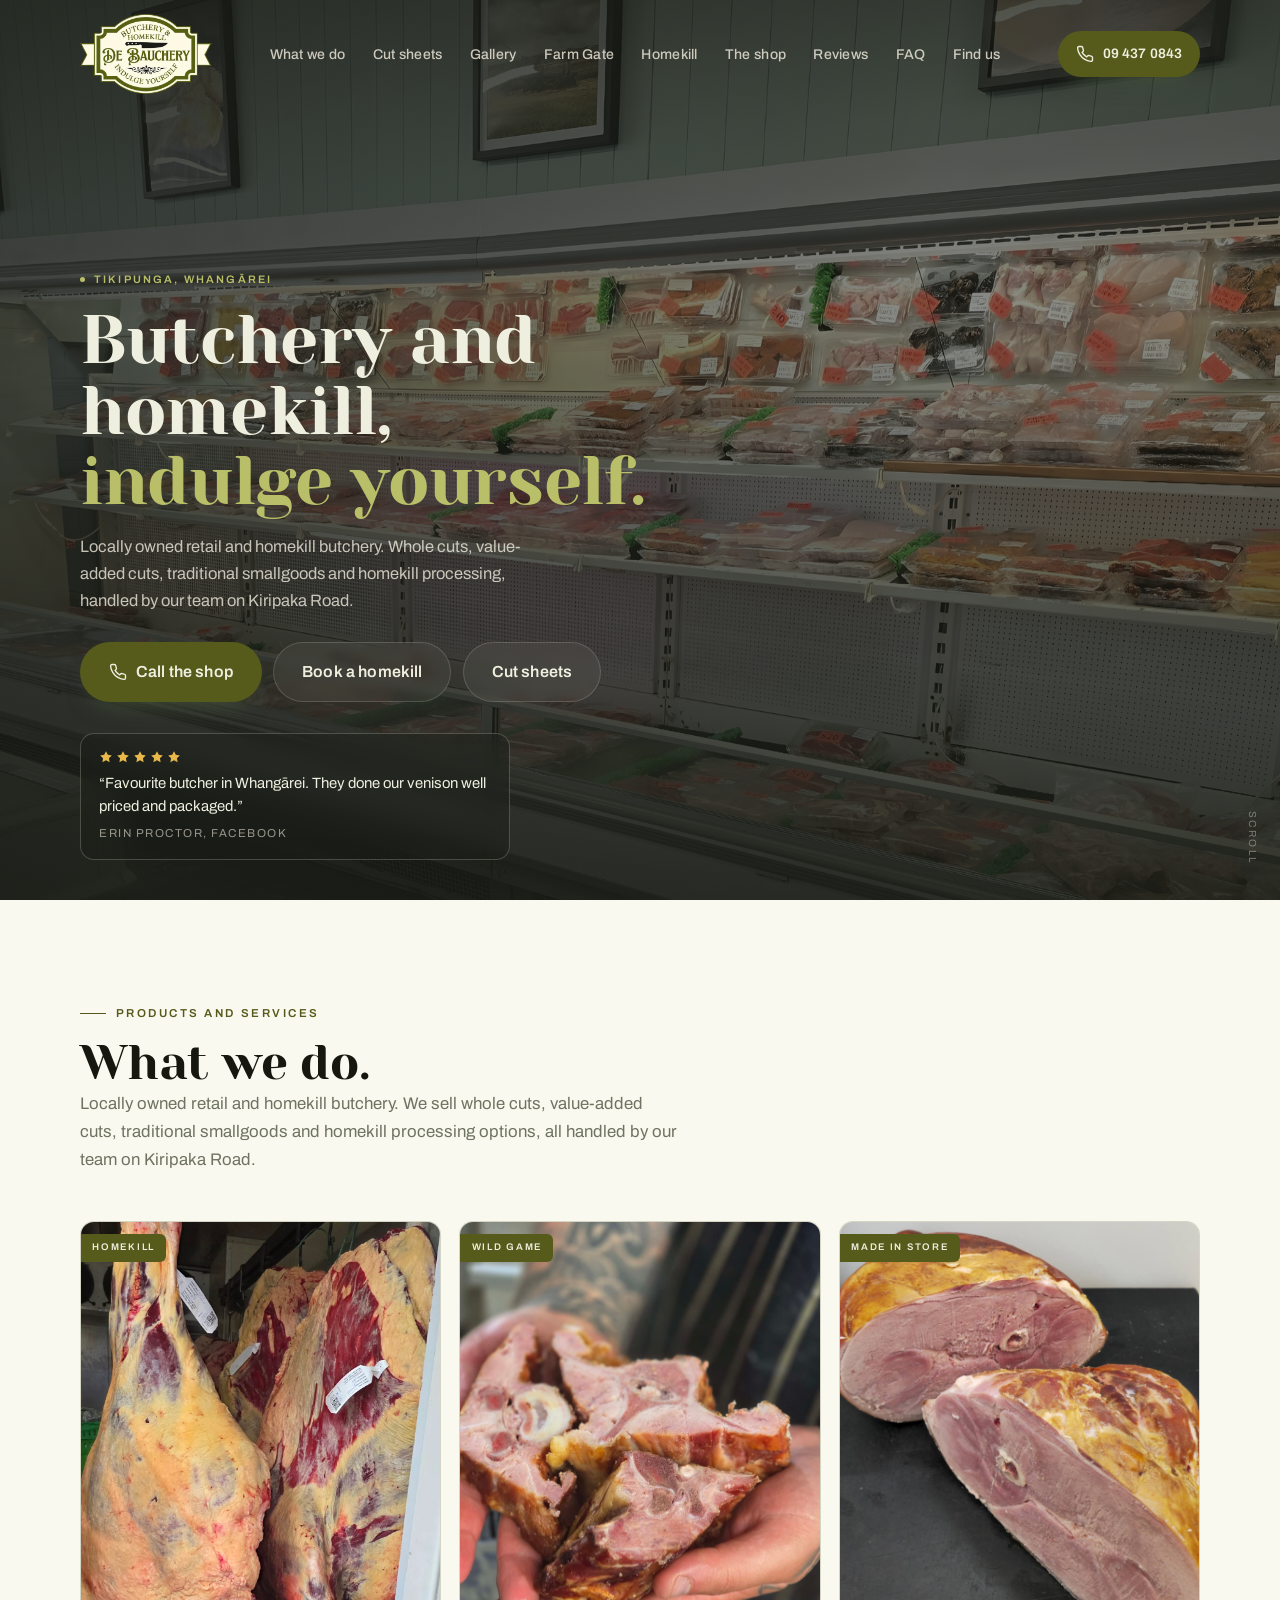
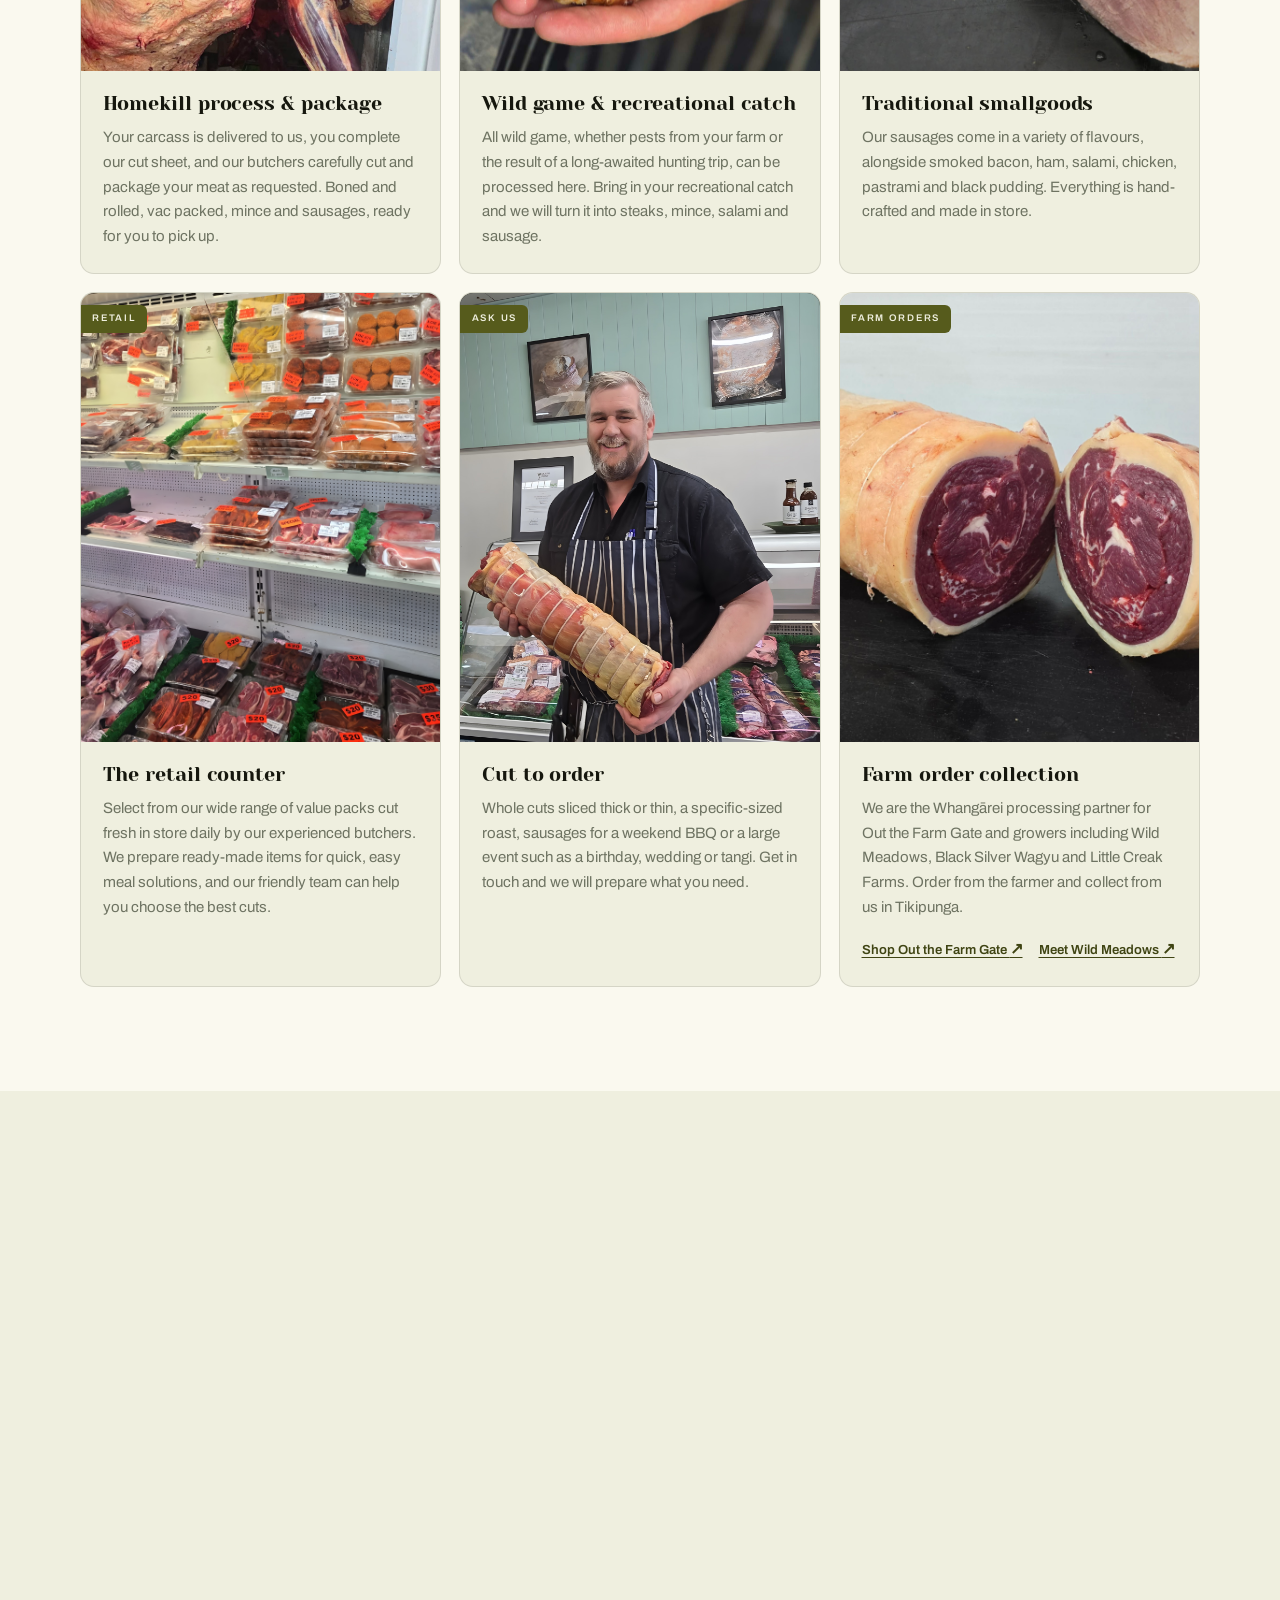
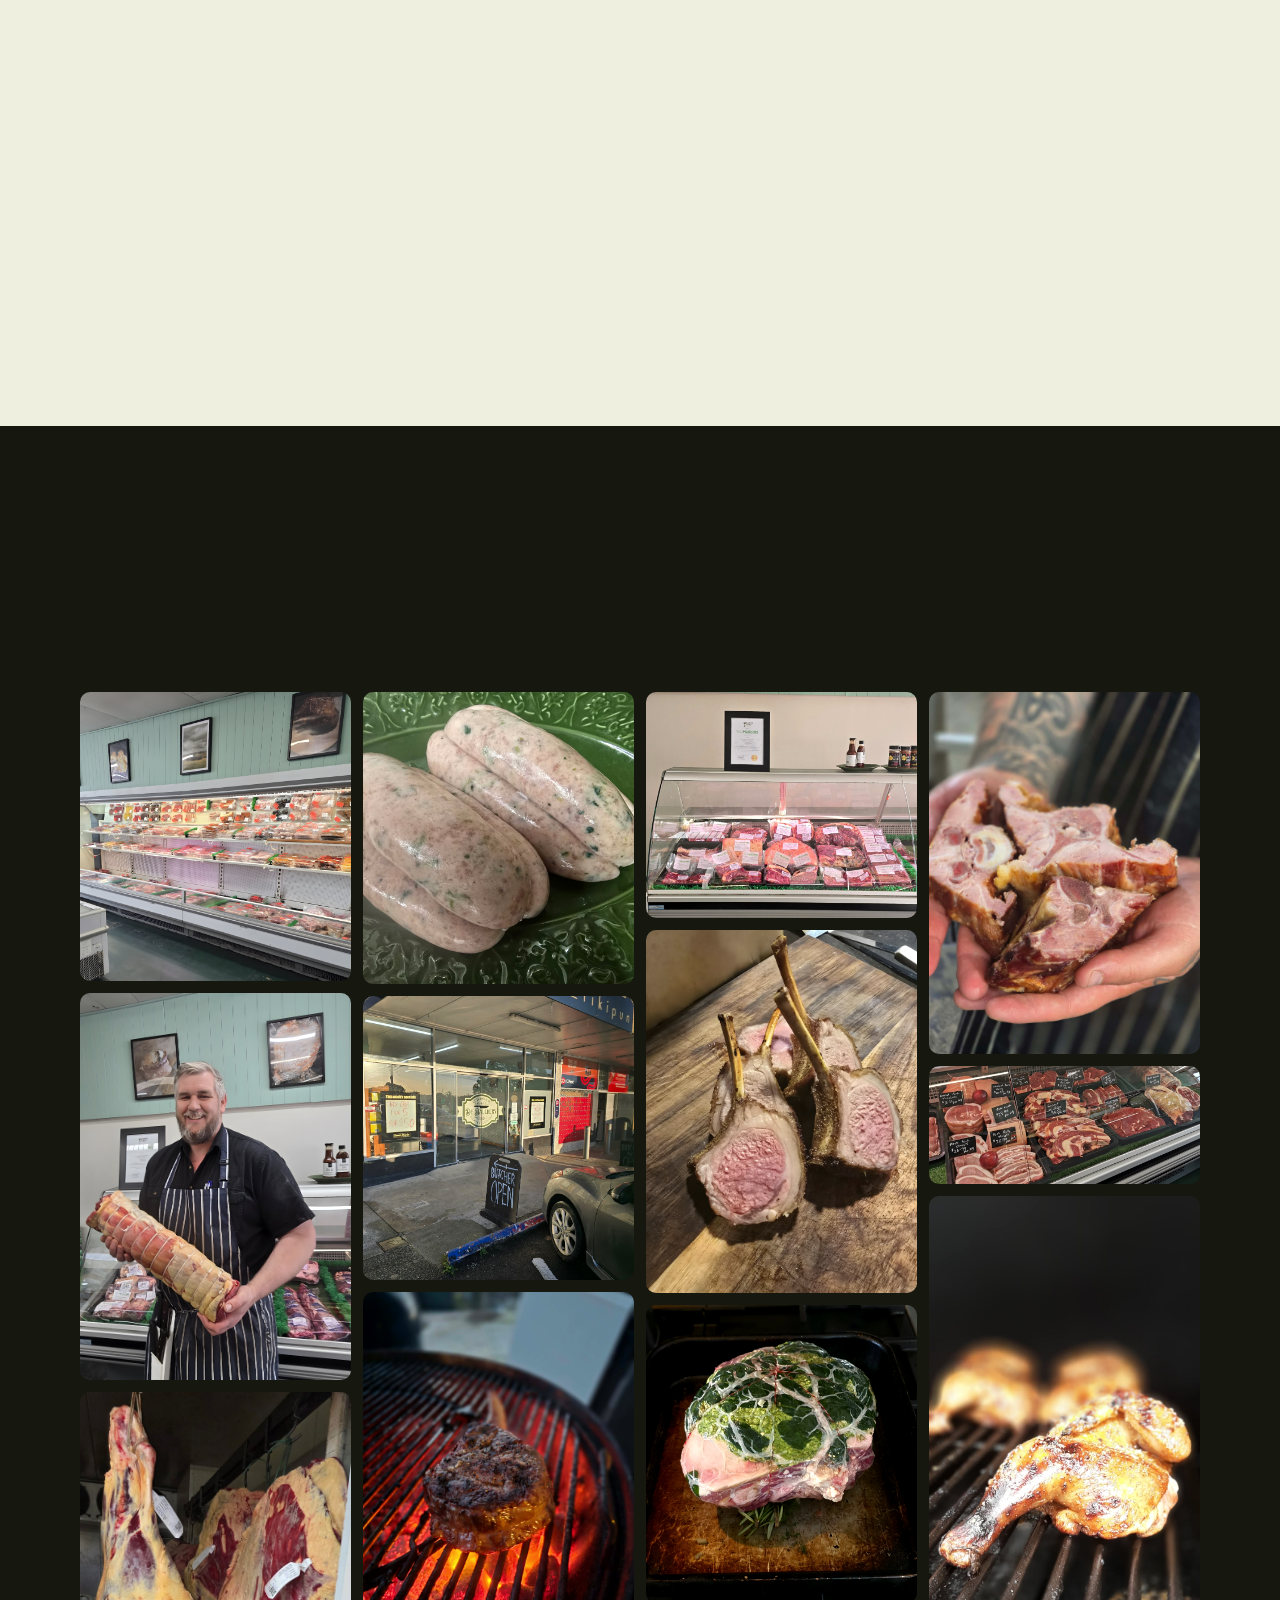
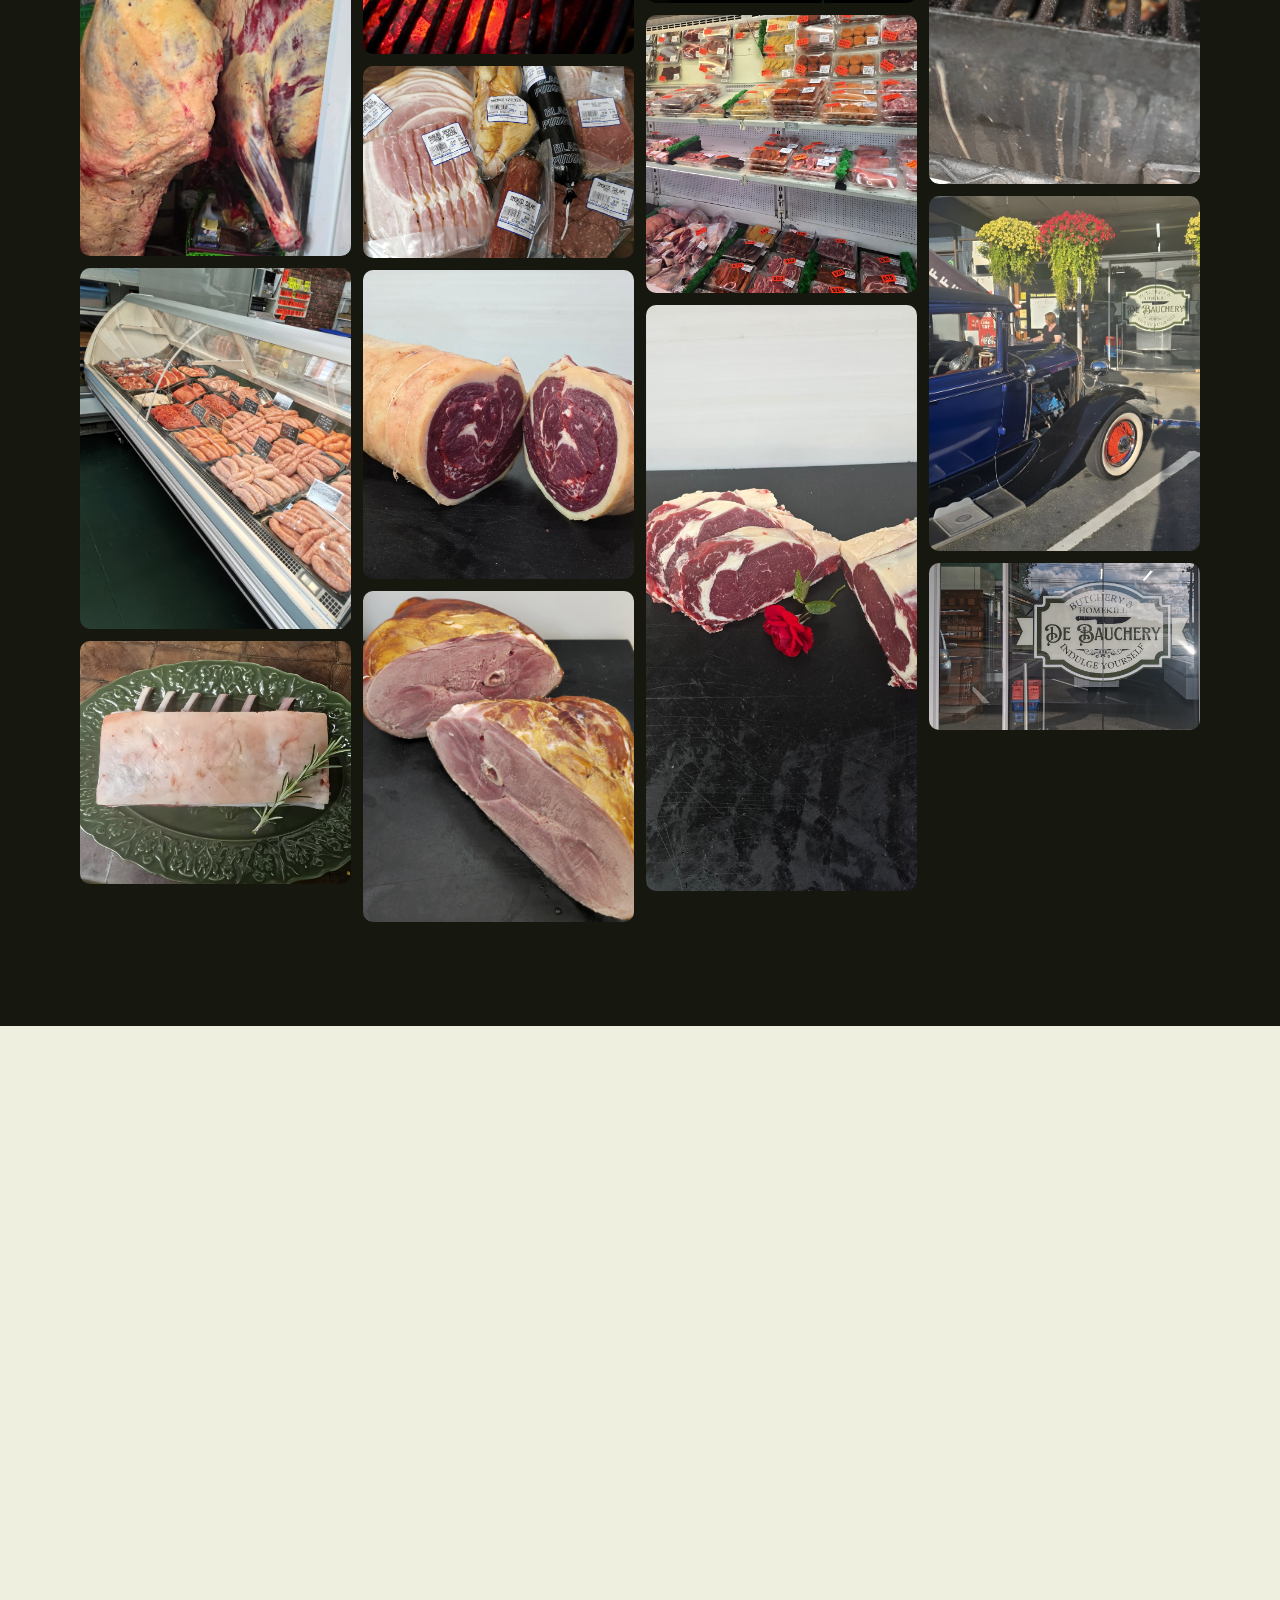
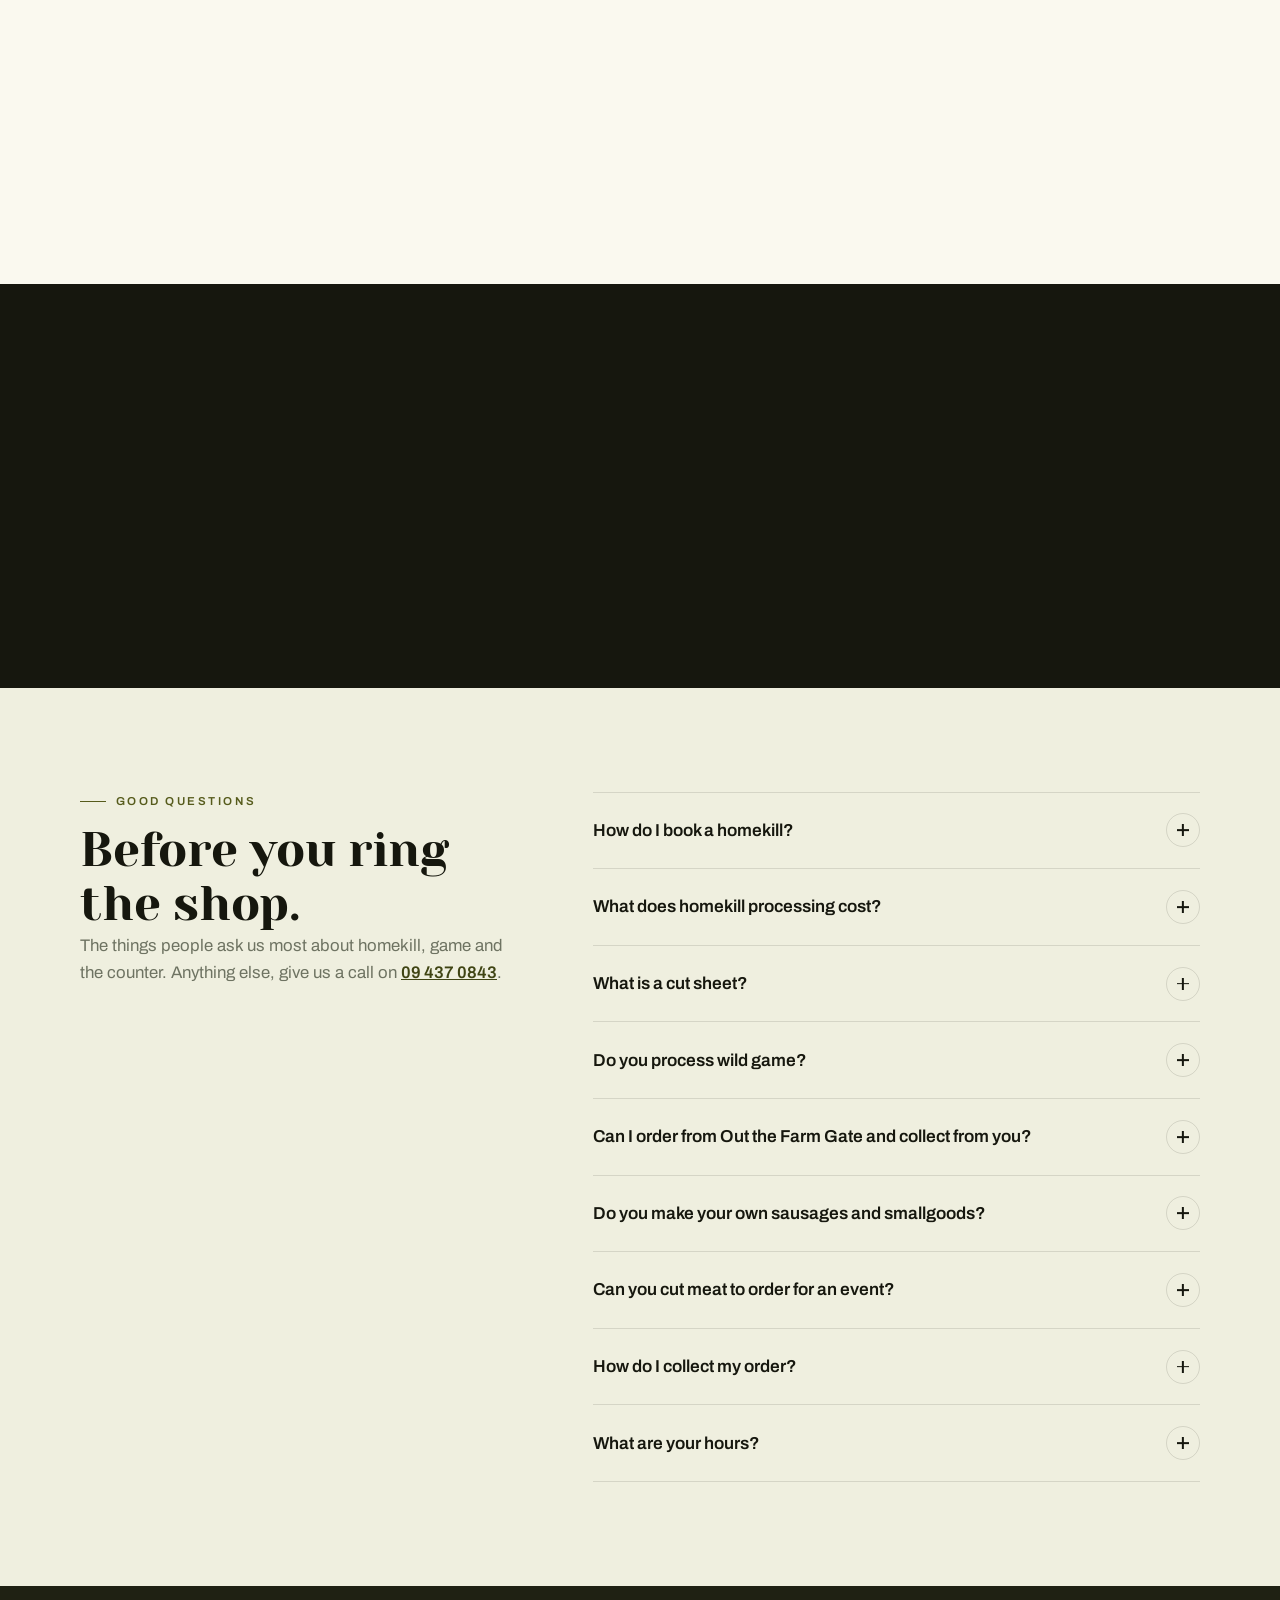
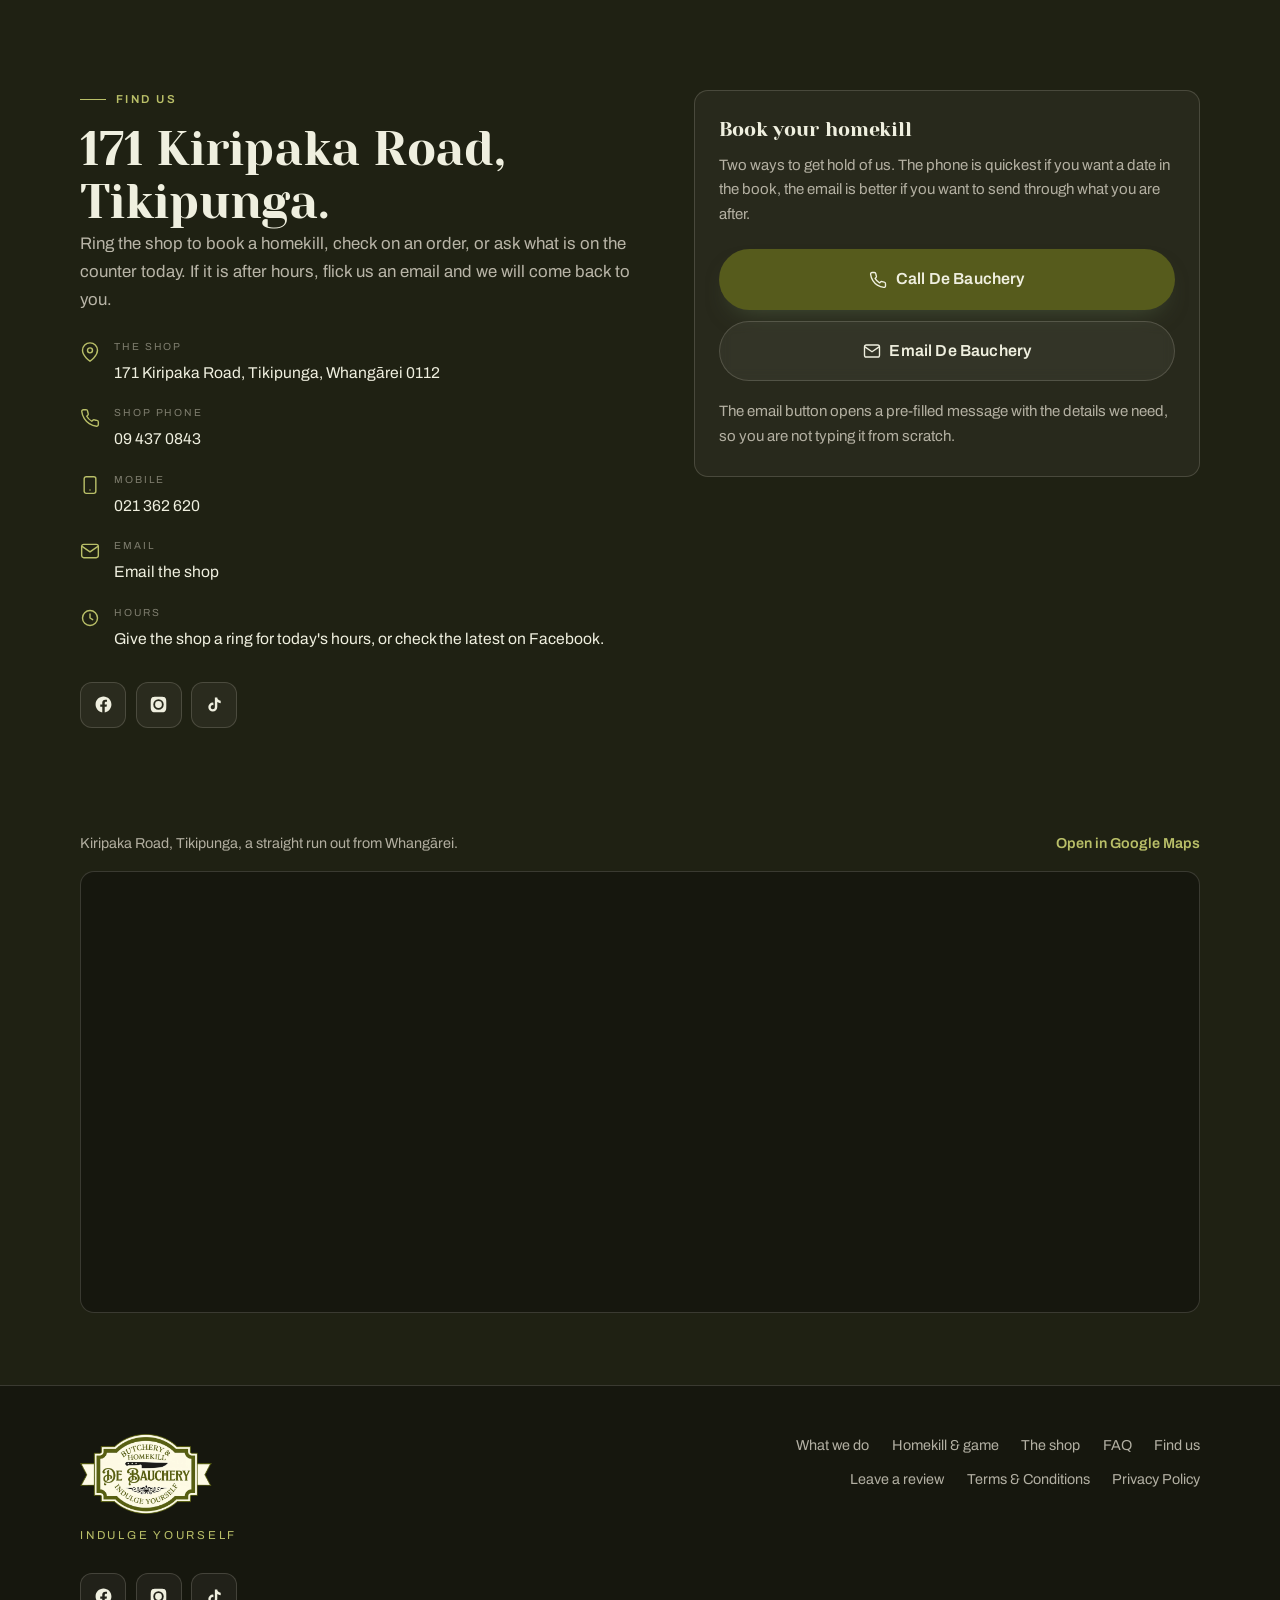
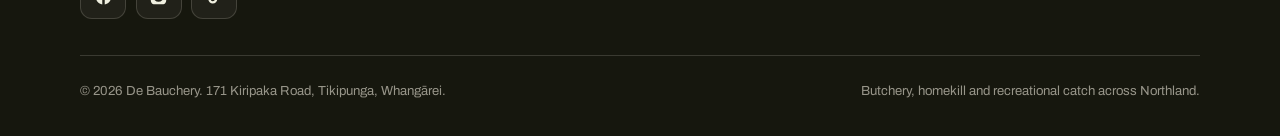
==== commit d31a0cba: "Front page wording changes from Nick and Trudi Co-Authored-By: Claude Opus 5.5 <noreply@anthropic.co" ====
--- a/index.html
+++ b/index.html
@@ -94,7 +94,7 @@
   <div class="wrap">
     <div class="hero-copy">
       <p class="hero-eyebrow"><span class="dot"></span> Tikipunga, Whangārei</p>
-      <h1>Butchery and homekill, <em>come in and indulge yourself.</em></h1>
+      <h1>Butchery and homekill, <em>indulge yourself.</em></h1>
       <p class="hero-sub">Locally owned retail and homekill butchery. Whole cuts, value-added cuts, traditional smallgoods and homekill processing, handled by our team on Kiripaka Road.</p>
       <div class="hero-ctas">
         <a class="btn btn-primary btn-lg" href="tel:+6494370843">
@@ -127,8 +127,8 @@
 <section class="band-cream" id="services">
   <div class="wrap">
     <div class="sec-head rv">
-      <p class="eyebrow">What comes off the block</p>
-      <h2>Come in and indulge yourself.</h2>
+      <p class="eyebrow">Products and services</p>
+      <h2>What we do.</h2>
       <p class="lede">Locally owned retail and homekill butchery. We sell whole cuts, value-added cuts, traditional smallgoods and homekill processing options, all handled by our team on Kiripaka Road.</p>
     </div>
 
@@ -249,7 +249,7 @@
     <div class="sec-head rv">
       <p class="eyebrow">Gallery</p>
       <h2>From the shop floor.</h2>
-      <p class="lede">The shop, the team and what comes off the block, all taken by us in store.</p>
+      <p class="lede">The shop, the team and our products, all taken by us in store.</p>
     </div>
     <div class="gal-grid rv">
       <a class="gal-item" href="img/gallery/shop-aisle.jpg" data-gal><img src="img/gallery/shop-aisle.jpg" alt="Inside the shop, the main chiller aisle" loading="lazy" width="1805" height="1920"></a>
@@ -286,7 +286,7 @@
   <div class="wrap split">
     <div class="rv">
       <p class="eyebrow">Farm order collection</p>
-      <h2>Good meat, from people who know the block.</h2>
+      <h2>Good meat from locally sourced farms.</h2>
       <p>Out the Farm Gate is a collective of farmers who sell regeneratively farmed animals, with meat inspected at the time of harvest. Because we are their Whangārei processing partner, we can sell this meat through our shop and make collection easy in Tikipunga.</p>
       <p>We also work with growers including Wild Meadows, Black Silver Wagyu and Little Creak Farms. If you want some of the best meat you have ever tasted, come and see us in store.</p>
       <div class="partner-links">
@@ -317,6 +317,7 @@
       <p class="eyebrow">Homekill processing</p>
       <h2>What it costs to put a beast through.</h2>
       <p class="lede">Guide rates for homekill processing, as published through Out the Farm Gate. All prices include GST.</p>
+      <p class="fine-print">* These prices are for processing only. They do not include the purchasing of the animal.</p>
     </div>
 
     <div class="rate-grid">
@@ -371,7 +372,7 @@
       <ul class="check">
         <li>
           <svg viewBox="0 0 24 24" fill="none" stroke="currentColor" stroke-width="2" stroke-linecap="round" stroke-linejoin="round" aria-hidden="true"><path d="M20 6 9 17l-5-5"/></svg>
-          <span><strong>Locally owned and on the tools.</strong> Same faces behind the block every week.</span>
+          <span><strong>Locally owned and on the tools.</strong> Same friendly faces processing your meat every week.</span>
         </li>
         <li>
           <svg viewBox="0 0 24 24" fill="none" stroke="currentColor" stroke-width="2" stroke-linecap="round" stroke-linejoin="round" aria-hidden="true"><path d="M20 6 9 17l-5-5"/></svg>
@@ -391,8 +392,8 @@
   <div class="wrap">
     <div class="sec-head rv">
       <p class="eyebrow">Who you deal with</p>
-      <h2>Behind the block.</h2>
-      <p class="lede">Nick owns and runs the shop. Corey, Chloe, Jo, Shannon, Trinity and Liam keep the cutting bench, smallgoods room and front of shop moving.</p>
+      <h2>Behind the butcher block.</h2>
+      <p class="lede">Nick owns and runs the shop. Qualified butchers Corey and Chloe, backed by skilled apprentice Jo, work the cutting bench, while Shannon, Trinity and Liam keep the smallgoods room and front of shop moving.</p>
     </div>
     <div class="crew-grid">
       <article class="crew rv" data-d="0">
--- a/style.css
+++ b/style.css
@@ -835,3 +835,4 @@
 .cs-dl { margin-top: 1rem; padding: .7rem 1.1rem; border-radius: 999px; background: var(--olive); color: var(--bone); }
 .cs-card:hover .cs-dl { background: var(--olive-deep); }
 .cs-thumb { aspect-ratio: 3 / 2.6; }
+.fine-print { margin-top: .55rem; font-size: .8rem; color: var(--muted); font-style: italic; }
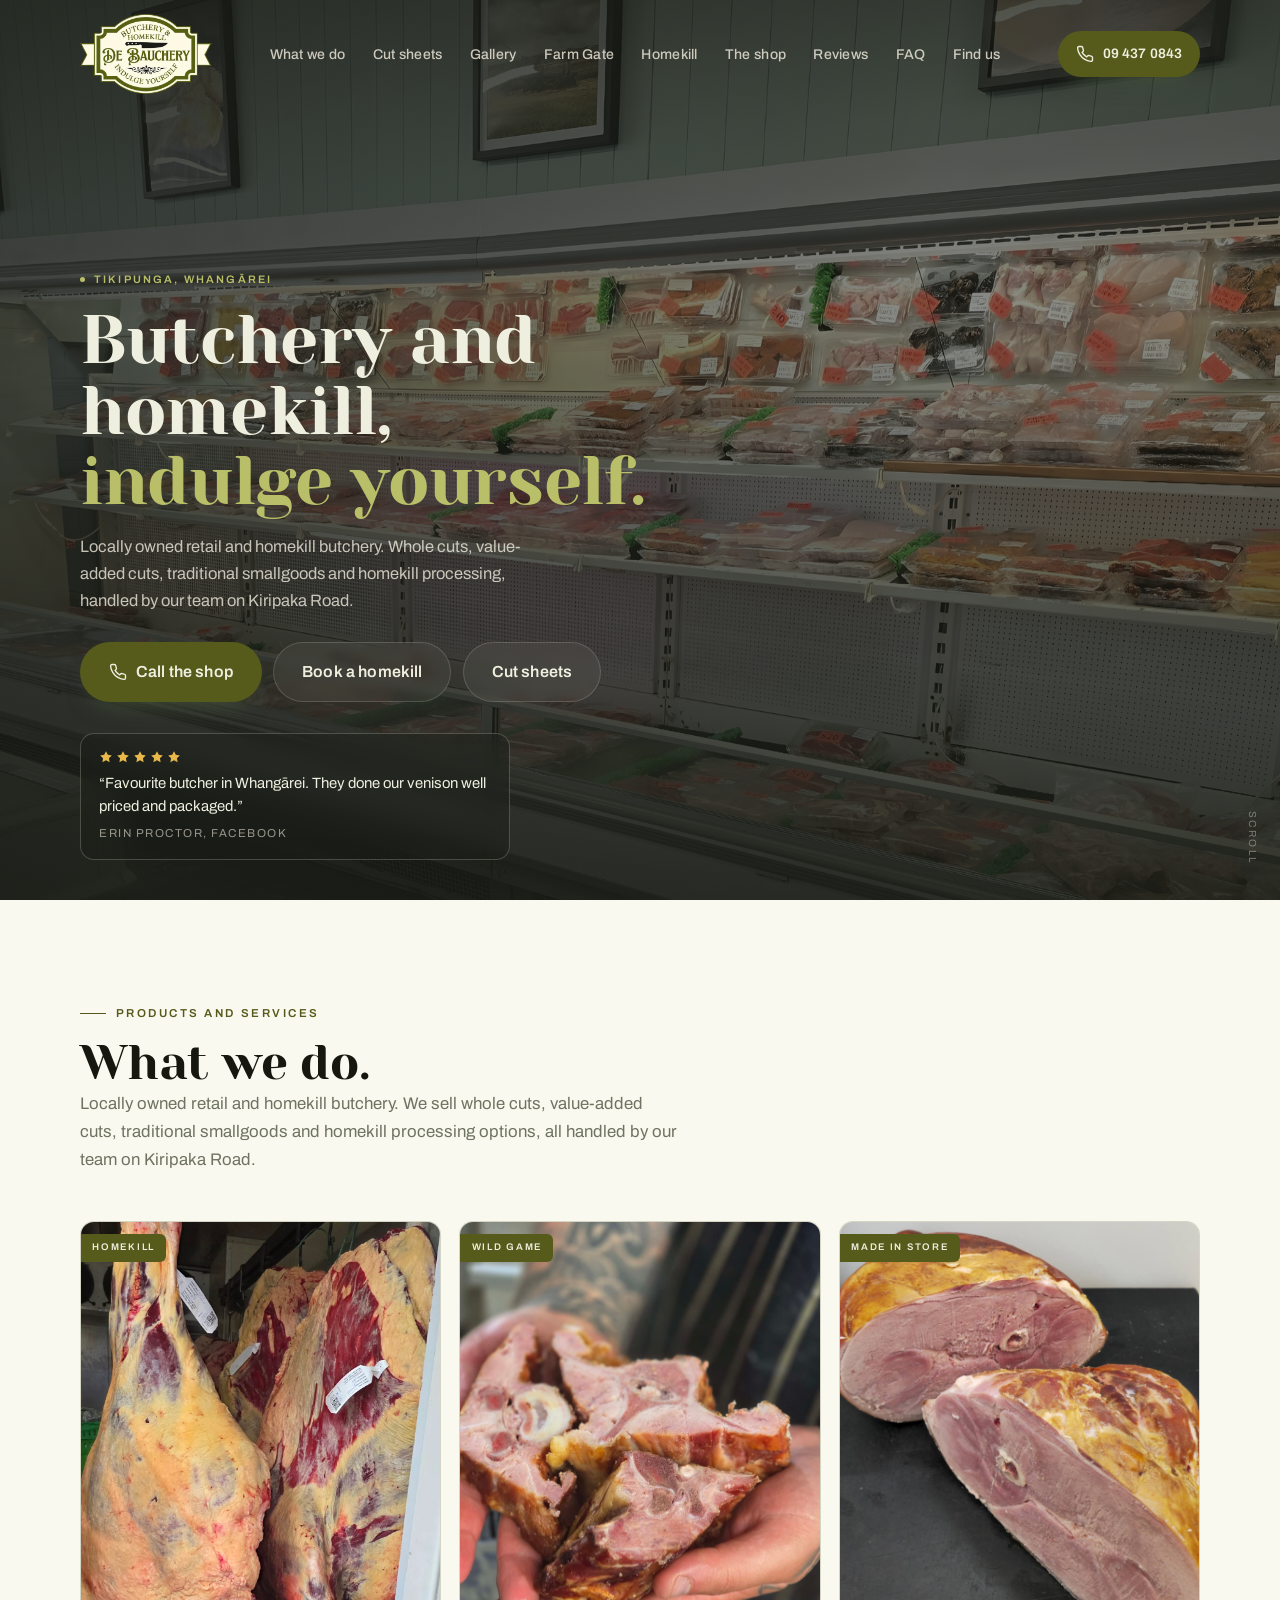
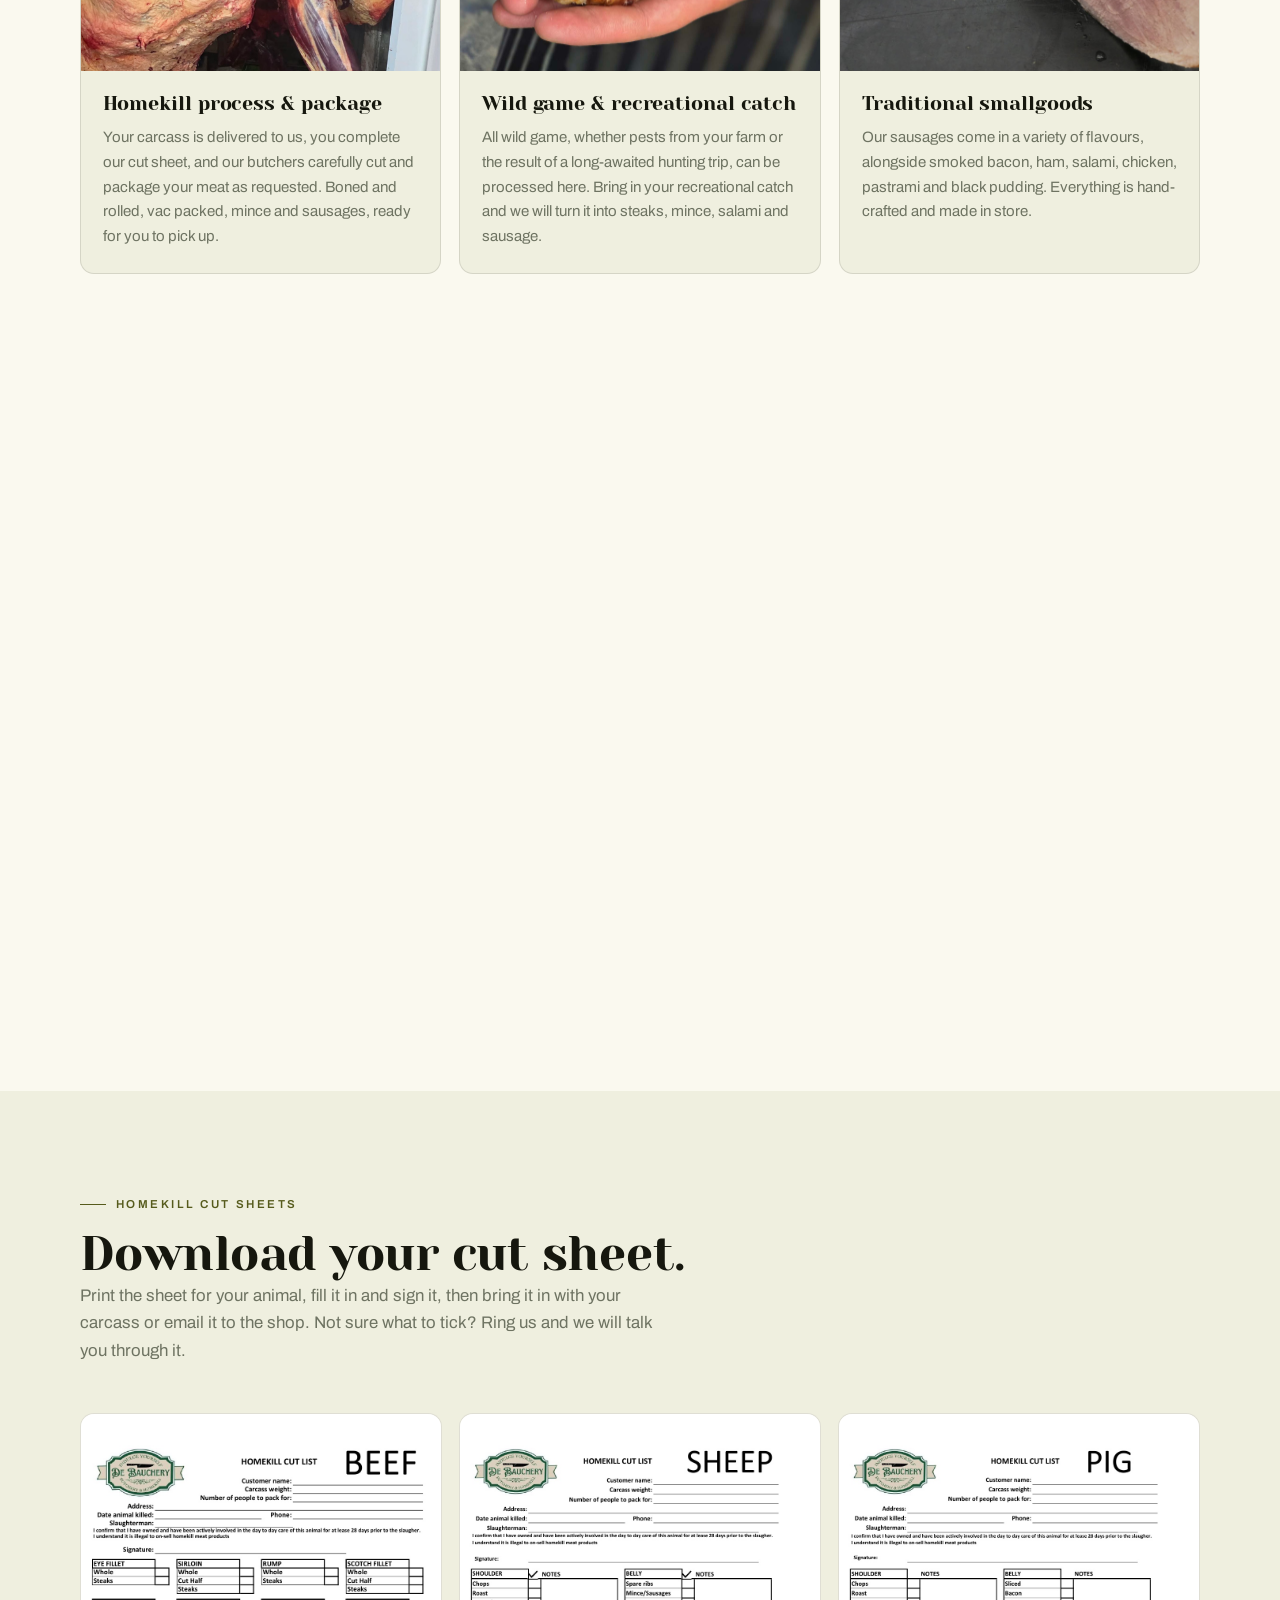
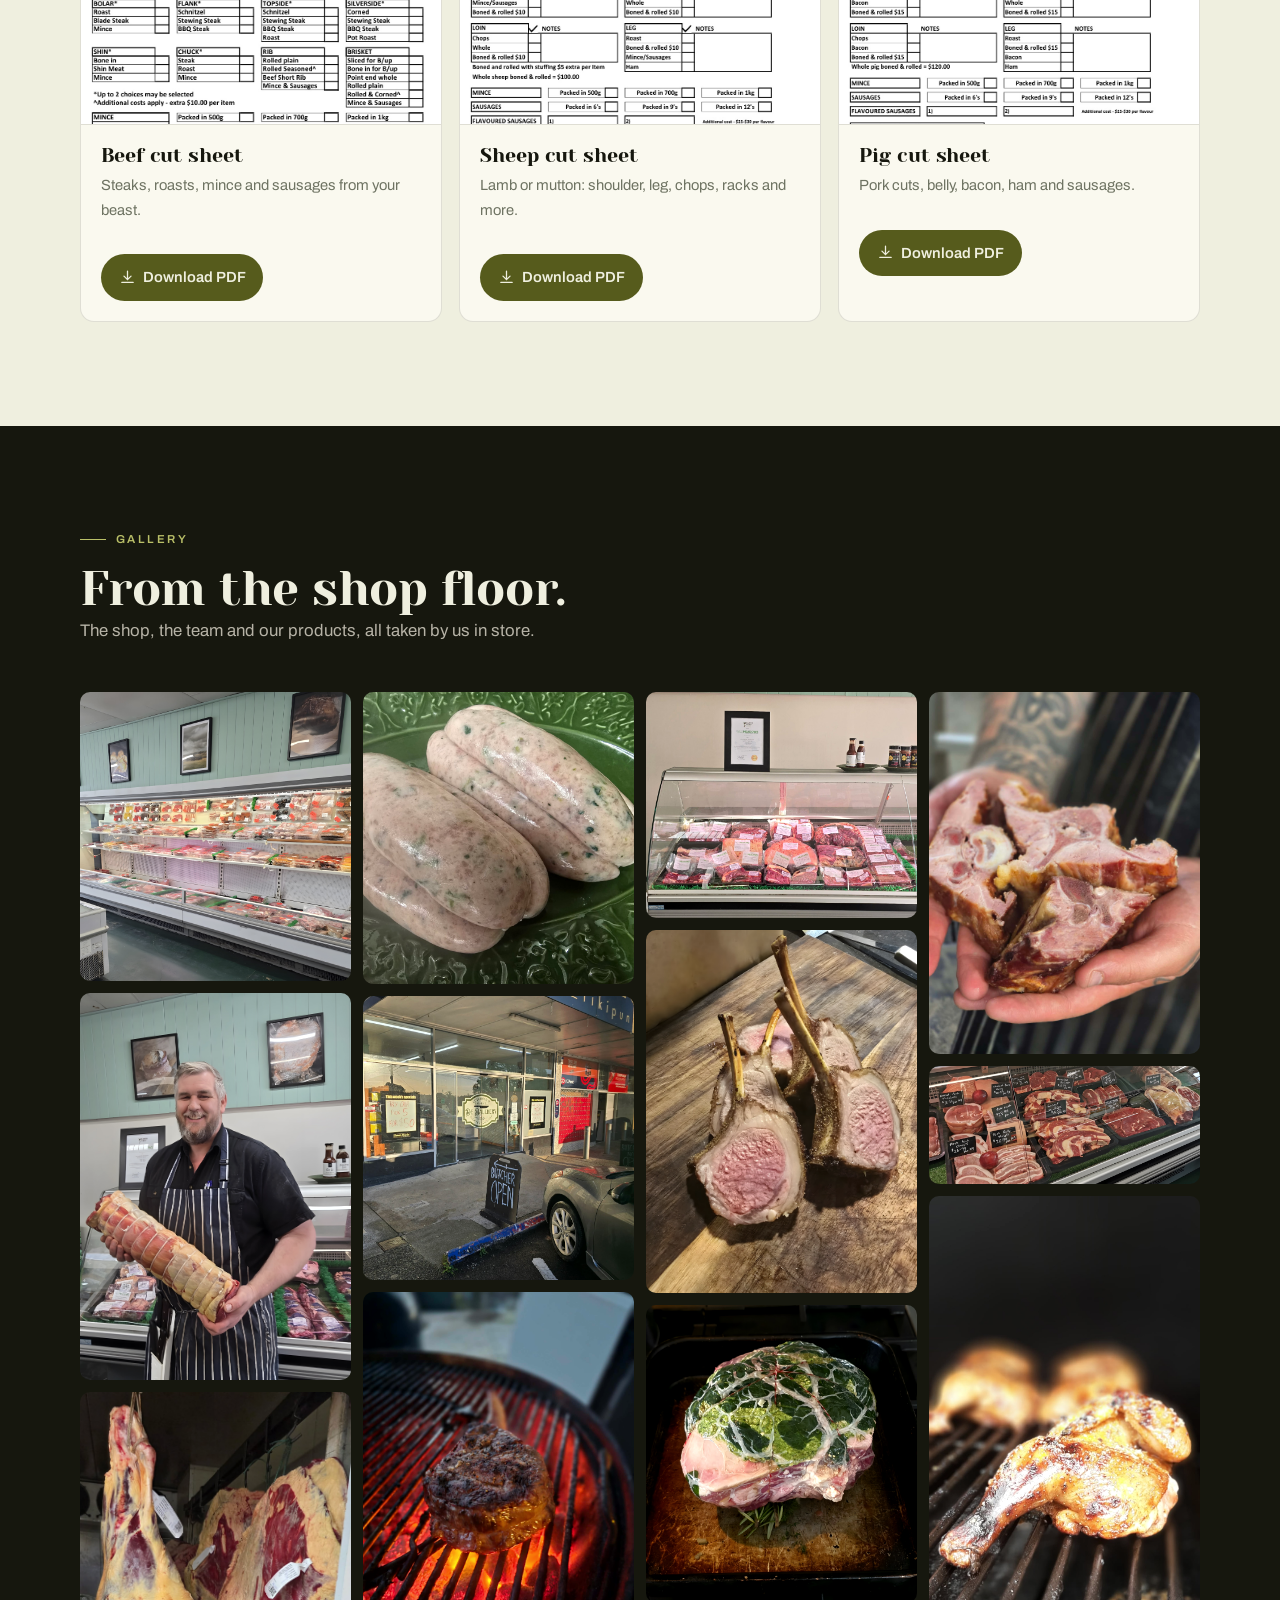
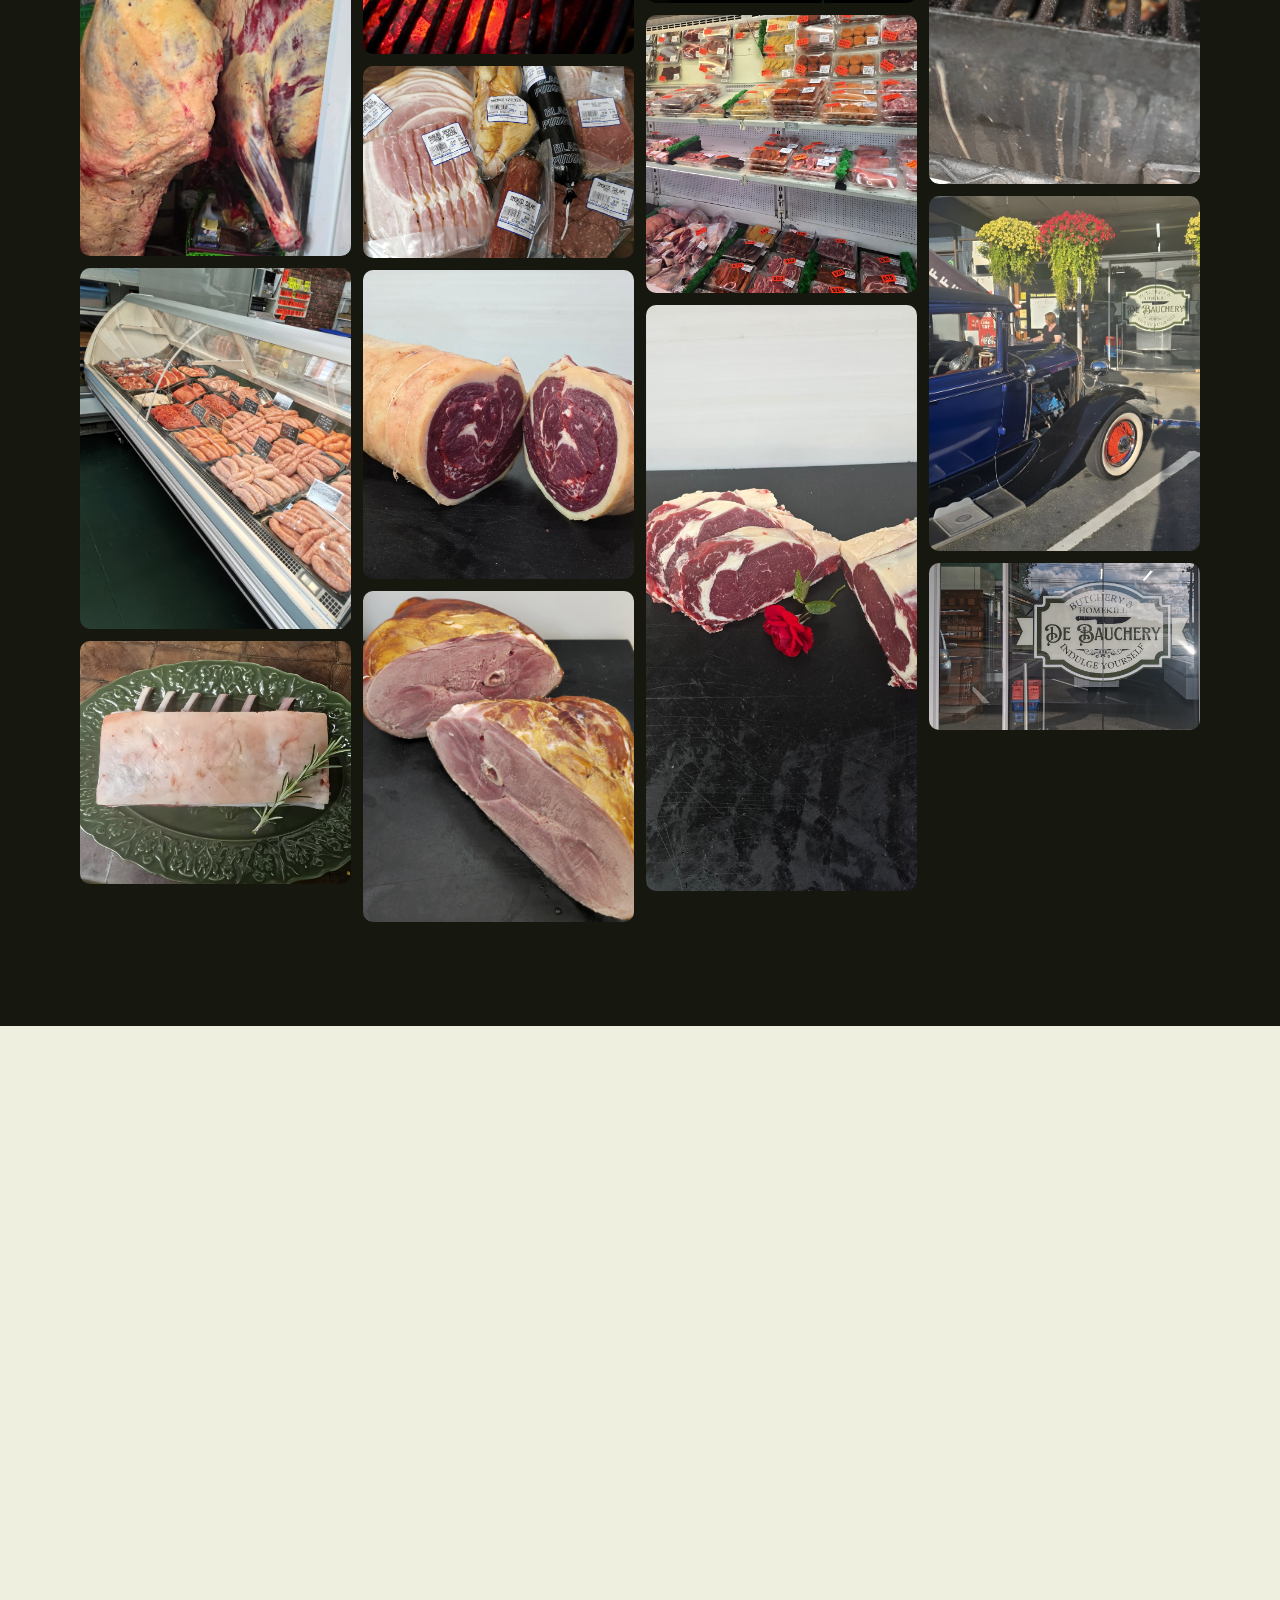
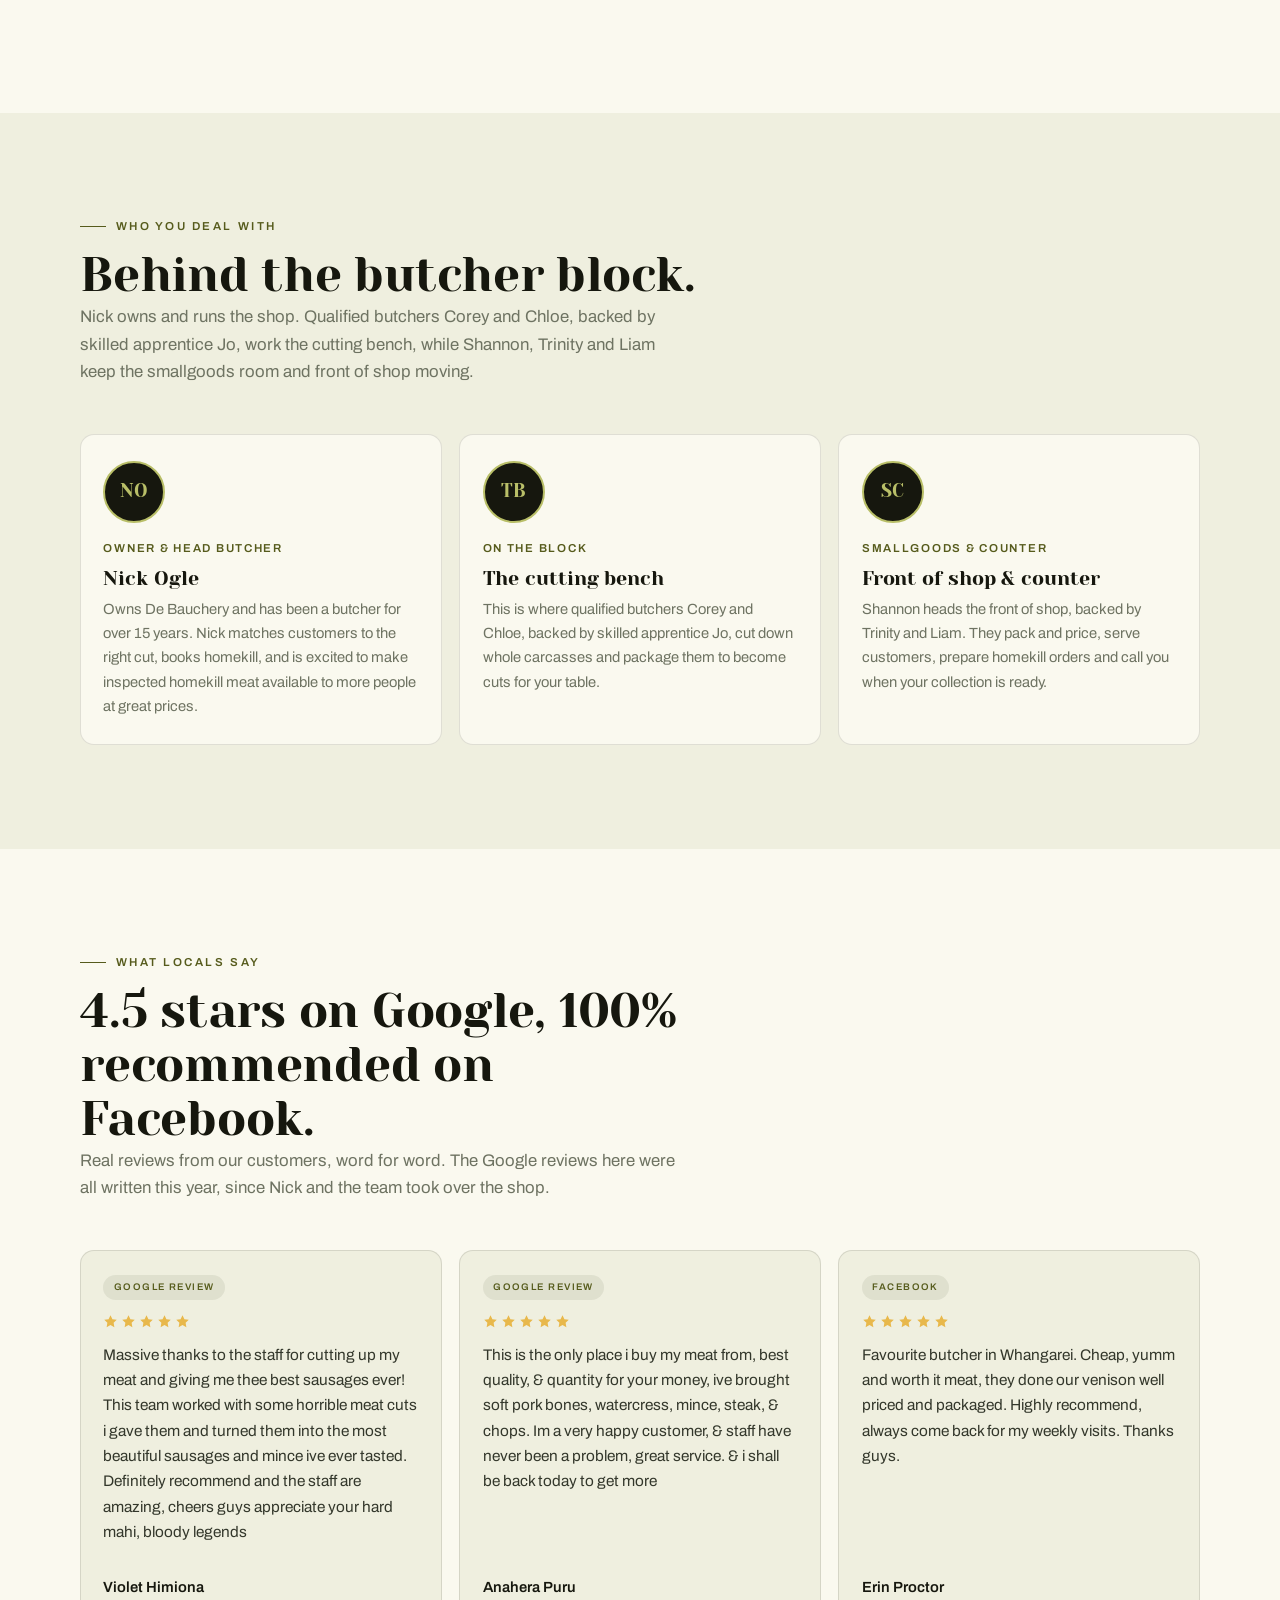
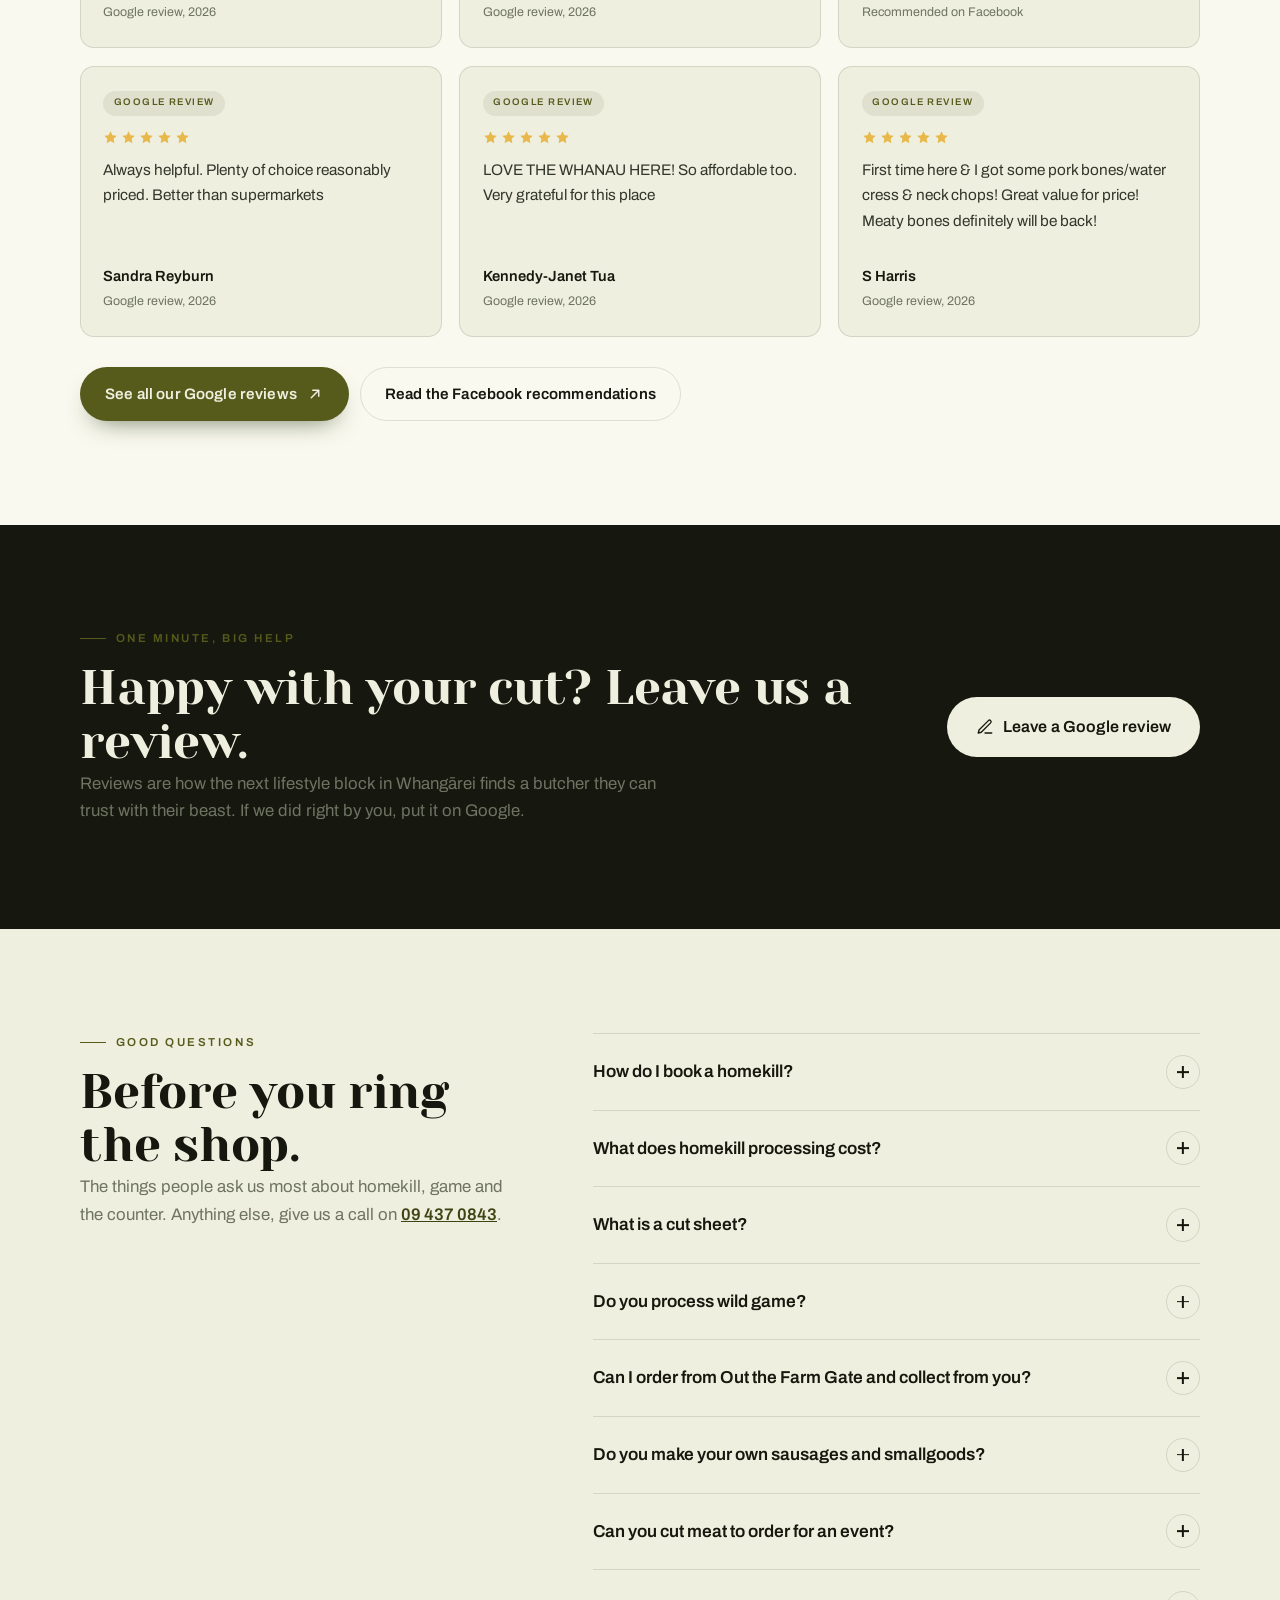
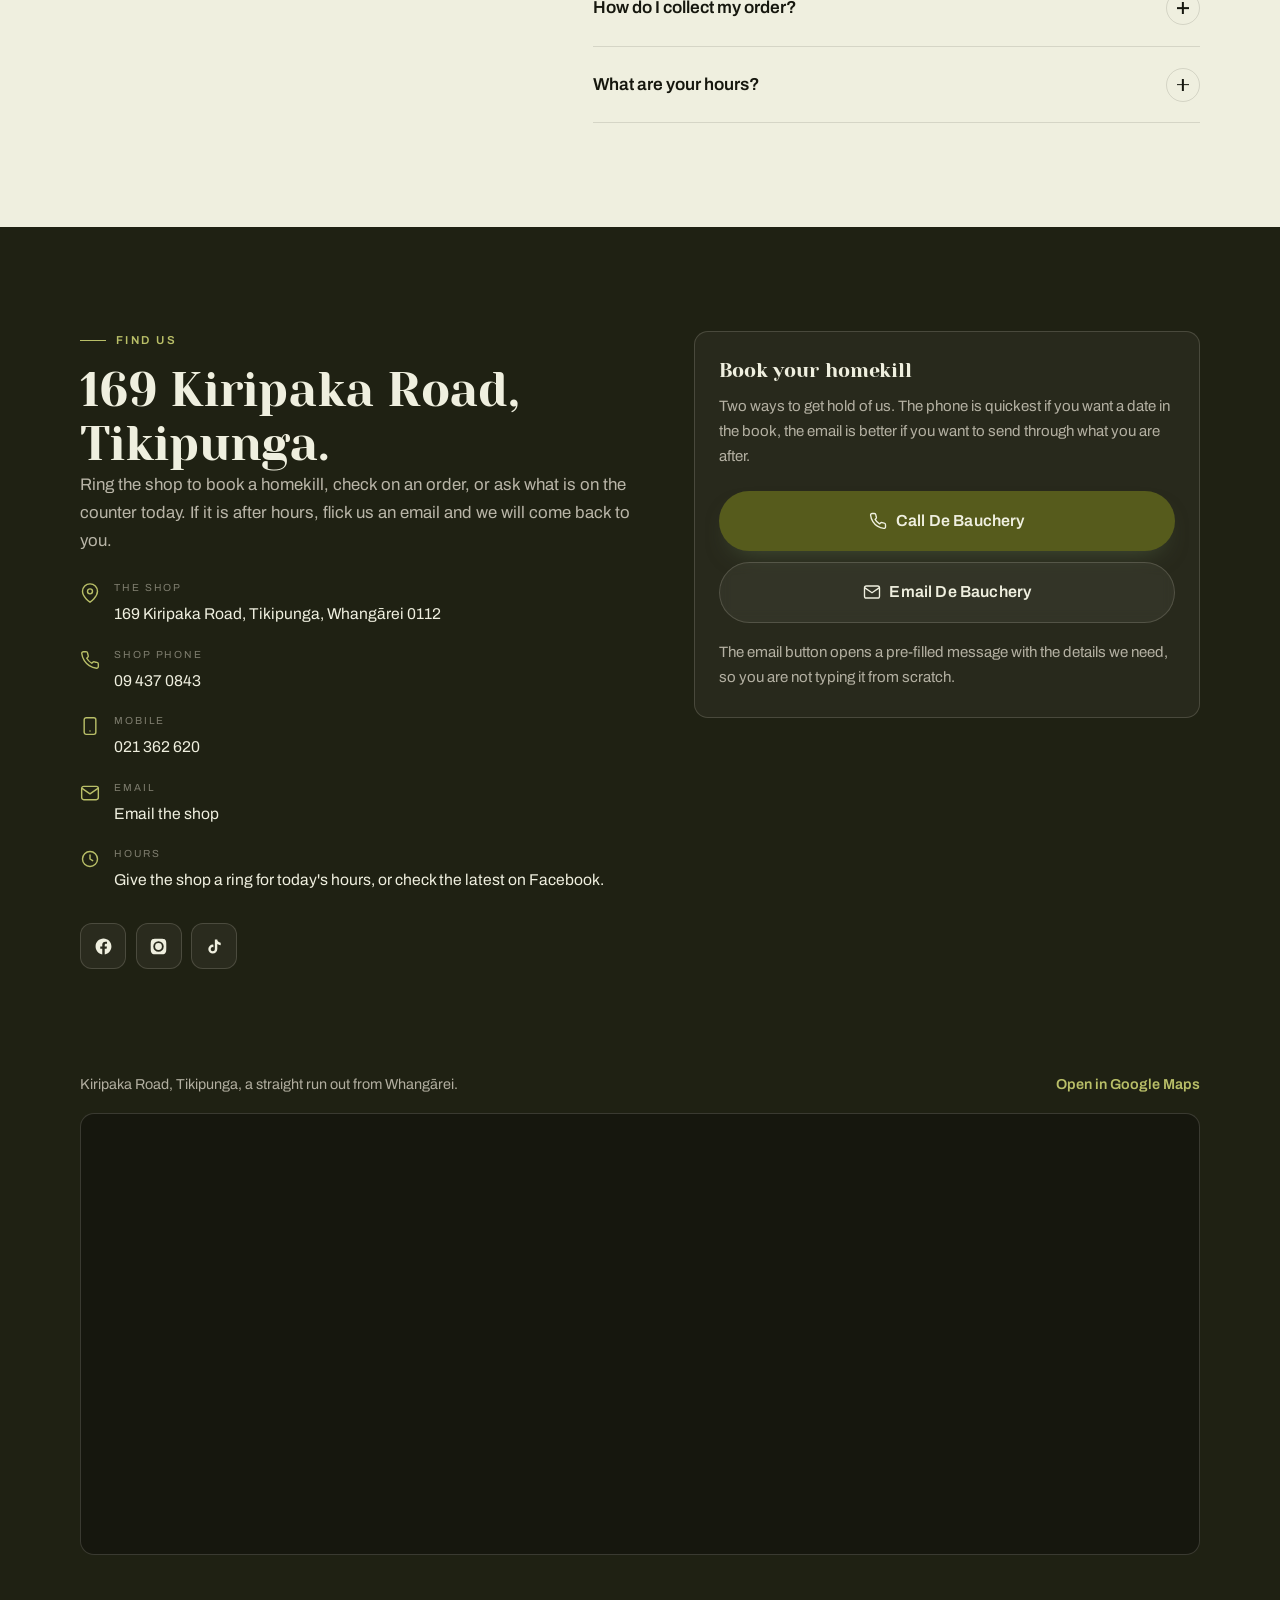
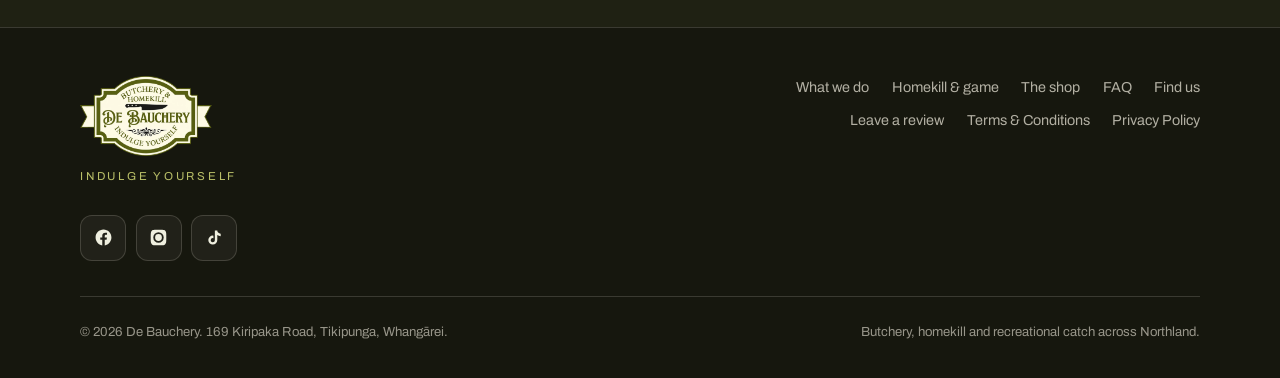
==== commit 1f610dfe: "Fix shop address to 169 Kiripaka Road and use real reviews Nick Ogle confirmed the shop is at 169 Ki" ====
--- a/index.html
+++ b/index.html
@@ -22,7 +22,7 @@
 <link rel="preconnect" href="https://fonts.gstatic.com" crossorigin>
 <link href="https://fonts.googleapis.com/css2?family=Yeseva+One&family=Archivo:wght@400;500;600;700&display=swap" rel="stylesheet">
 <link rel="stylesheet" href="style.css">
-<script type="application/ld+json">{"@context": "https://schema.org", "@type": "FAQPage", "mainEntity": [{"@type": "Question", "name": "How do I book a homekill?", "acceptedAnswer": {"@type": "Answer", "text": "Ring the shop on 09 437 0843. Tell us what you have, roughly what it weighs and when it will be ready, and we put you in the book so the chiller space is there when your animal arrives. See how homekill works for the full process."}}, {"@type": "Question", "name": "What does homekill processing cost?", "acceptedAnswer": {"@type": "Answer", "text": "Guide rates are $2.50/kg of carcass weight for beef, $60 for a lamb up to 30kg and $80 for a lamb over 30kg. Sausages start from $6.99/kg. All prices include GST. Boning and rolling, whole carcass work and vacuum packing are priced on the cut sheet, and your final invoice comes off the actual carcass weight and the cuts you choose, so ring the shop for a firm number."}}, {"@type": "Question", "name": "What is a cut sheet?", "acceptedAnswer": {"@type": "Answer", "text": "The cut sheet is where you decide everything: steak thickness, roasts, boned and rolled, mince, sausages and vac packing. Download the beef, sheep or pig cut sheet from our website, or ask the team when you book. It has to be completed and signed before we start cutting, and everything comes back labelled."}}, {"@type": "Question", "name": "Do you process wild game?", "acceptedAnswer": {"@type": "Answer", "text": "Yes. Deer, pig, goat and your recreational catch can all be processed here, and we can turn it into steaks, mince, salami and sausage. Ring first so chiller space is ready, and bring it in cool, clean and as soon as you can."}}, {"@type": "Question", "name": "Can I order from Out the Farm Gate and collect from you?", "acceptedAnswer": {"@type": "Answer", "text": "Yes. We are the Whangārei processing partner for Out the Farm Gate and growers including Wild Meadows, Black Silver Wagyu and Little Creak Farms. Order from the farmer and collect from us in Tikipunga."}}, {"@type": "Question", "name": "Do you make your own sausages and smallgoods?", "acceptedAnswer": {"@type": "Answer", "text": "Yes. Our sausages come in a variety of flavours, alongside smoked bacon, ham, salami, chicken, pastrami and black pudding. Everything is hand-crafted and made in store."}}, {"@type": "Question", "name": "Can you cut meat to order for an event?", "acceptedAnswer": {"@type": "Answer", "text": "Yes. Whole cuts sliced thick or thin, a specific-sized roast, or sausages for a weekend BBQ or a large event such as a birthday, wedding or tangi. Get in touch and we will prepare what you need."}}, {"@type": "Question", "name": "How do I collect my order?", "acceptedAnswer": {"@type": "Answer", "text": "We ring when it is ready and you collect from 171 Kiripaka Road, Tikipunga. Bring chilly bins or an empty boot, because a half beast takes up more room than people expect."}}, {"@type": "Question", "name": "What are your hours?", "acceptedAnswer": {"@type": "Answer", "text": "Give the shop a ring on 09 437 0843 for today's hours, or check the latest on Facebook. After hours, email the shop and we will come back to you."}}]}</script>
+<script type="application/ld+json">{"@context": "https://schema.org", "@type": "FAQPage", "mainEntity": [{"@type": "Question", "name": "How do I book a homekill?", "acceptedAnswer": {"@type": "Answer", "text": "Ring the shop on 09 437 0843. Tell us what you have, roughly what it weighs and when it will be ready, and we put you in the book so the chiller space is there when your animal arrives. See how homekill works for the full process."}}, {"@type": "Question", "name": "What does homekill processing cost?", "acceptedAnswer": {"@type": "Answer", "text": "Guide rates are $2.50/kg of carcass weight for beef, $60 for a lamb up to 30kg and $80 for a lamb over 30kg. Sausages start from $6.99/kg. All prices include GST. Boning and rolling, whole carcass work and vacuum packing are priced on the cut sheet, and your final invoice comes off the actual carcass weight and the cuts you choose, so ring the shop for a firm number."}}, {"@type": "Question", "name": "What is a cut sheet?", "acceptedAnswer": {"@type": "Answer", "text": "The cut sheet is where you decide everything: steak thickness, roasts, boned and rolled, mince, sausages and vac packing. Download the beef, sheep or pig cut sheet from our website, or ask the team when you book. It has to be completed and signed before we start cutting, and everything comes back labelled."}}, {"@type": "Question", "name": "Do you process wild game?", "acceptedAnswer": {"@type": "Answer", "text": "Yes. Deer, pig, goat and your recreational catch can all be processed here, and we can turn it into steaks, mince, salami and sausage. Ring first so chiller space is ready, and bring it in cool, clean and as soon as you can."}}, {"@type": "Question", "name": "Can I order from Out the Farm Gate and collect from you?", "acceptedAnswer": {"@type": "Answer", "text": "Yes. We are the Whangārei processing partner for Out the Farm Gate and growers including Wild Meadows, Black Silver Wagyu and Little Creak Farms. Order from the farmer and collect from us in Tikipunga."}}, {"@type": "Question", "name": "Do you make your own sausages and smallgoods?", "acceptedAnswer": {"@type": "Answer", "text": "Yes. Our sausages come in a variety of flavours, alongside smoked bacon, ham, salami, chicken, pastrami and black pudding. Everything is hand-crafted and made in store."}}, {"@type": "Question", "name": "Can you cut meat to order for an event?", "acceptedAnswer": {"@type": "Answer", "text": "Yes. Whole cuts sliced thick or thin, a specific-sized roast, or sausages for a weekend BBQ or a large event such as a birthday, wedding or tangi. Get in touch and we will prepare what you need."}}, {"@type": "Question", "name": "How do I collect my order?", "acceptedAnswer": {"@type": "Answer", "text": "We ring when it is ready and you collect from 169 Kiripaka Road, Tikipunga. Bring chilly bins or an empty boot, because a half beast takes up more room than people expect."}}, {"@type": "Question", "name": "What are your hours?", "acceptedAnswer": {"@type": "Answer", "text": "Give the shop a ring on 09 437 0843 for today's hours, or check the latest on Facebook. After hours, email the shop and we will come back to you."}}]}</script>
 </head>
 <body>
 
@@ -362,7 +362,7 @@
       <div class="shot">
         <img src="img/gallery/window-sign.jpg" alt="The De Bauchery window sign reading Butchery and Homekill, Indulge Yourself" loading="lazy" width="1920" height="1183">
       </div>
-      <span class="corner-tag">171 Kiripaka Rd, Tikipunga</span>
+      <span class="corner-tag">169 Kiripaka Rd, Tikipunga</span>
     </div>
     <div class="rv" data-d="1">
       <p class="eyebrow">The shop</p>
@@ -422,15 +422,46 @@
 <section class="band-cream" id="reviews">
   <div class="wrap">
     <div class="sec-head rv">
-      <span class="badge">Example reviews, real ratings</span>
       <p class="eyebrow">What locals say</p>
-      <h2>4.4 stars on Google, 100% recommended on Facebook.</h2>
-      <p class="lede">This feedback reflects the shop since Nick and the team took over in March 2025. We keep the rest of this page focused on the work we do and the people you will meet in the shop.</p>
+      <h2>4.5 stars on Google, 100% recommended on Facebook.</h2>
+      <p class="lede">Real reviews from our customers, word for word. The Google reviews here were all written this year, since Nick and the team took over the shop.</p>
     </div>
 
     <div class="rev-grid">
       <article class="rev rv" data-d="0">
-        <span class="src-pill">Real review</span>
+        <span class="src-pill">Google review</span>
+        <div class="stars" aria-label="5 out of 5">
+          <svg viewBox="0 0 24 24" fill="currentColor"><path d="m12 2 3.09 6.26L22 9.27l-5 4.87 1.18 6.88L12 17.77l-6.18 3.25L7 14.14l-5-4.87 6.91-1.01L12 2z"/></svg>
+          <svg viewBox="0 0 24 24" fill="currentColor"><path d="m12 2 3.09 6.26L22 9.27l-5 4.87 1.18 6.88L12 17.77l-6.18 3.25L7 14.14l-5-4.87 6.91-1.01L12 2z"/></svg>
+          <svg viewBox="0 0 24 24" fill="currentColor"><path d="m12 2 3.09 6.26L22 9.27l-5 4.87 1.18 6.88L12 17.77l-6.18 3.25L7 14.14l-5-4.87 6.91-1.01L12 2z"/></svg>
+          <svg viewBox="0 0 24 24" fill="currentColor"><path d="m12 2 3.09 6.26L22 9.27l-5 4.87 1.18 6.88L12 17.77l-6.18 3.25L7 14.14l-5-4.87 6.91-1.01L12 2z"/></svg>
+          <svg viewBox="0 0 24 24" fill="currentColor"><path d="m12 2 3.09 6.26L22 9.27l-5 4.87 1.18 6.88L12 17.77l-6.18 3.25L7 14.14l-5-4.87 6.91-1.01L12 2z"/></svg>
+        </div>
+        <p>Massive thanks to the staff for cutting up my meat and giving me thee best sausages ever! This team worked with some horrible meat cuts i gave them and turned them into the most beautiful sausages and mince ive ever tasted. Definitely recommend and the staff are amazing, cheers guys appreciate your hard mahi, bloody legends</p>
+        <footer>
+          <span class="rn">Violet Himiona</span>
+          <span class="rd">Google review, 2026</span>
+        </footer>
+      </article>
+
+      <article class="rev rv" data-d="1">
+        <span class="src-pill">Google review</span>
+        <div class="stars" aria-label="5 out of 5">
+          <svg viewBox="0 0 24 24" fill="currentColor"><path d="m12 2 3.09 6.26L22 9.27l-5 4.87 1.18 6.88L12 17.77l-6.18 3.25L7 14.14l-5-4.87 6.91-1.01L12 2z"/></svg>
+          <svg viewBox="0 0 24 24" fill="currentColor"><path d="m12 2 3.09 6.26L22 9.27l-5 4.87 1.18 6.88L12 17.77l-6.18 3.25L7 14.14l-5-4.87 6.91-1.01L12 2z"/></svg>
+          <svg viewBox="0 0 24 24" fill="currentColor"><path d="m12 2 3.09 6.26L22 9.27l-5 4.87 1.18 6.88L12 17.77l-6.18 3.25L7 14.14l-5-4.87 6.91-1.01L12 2z"/></svg>
+          <svg viewBox="0 0 24 24" fill="currentColor"><path d="m12 2 3.09 6.26L22 9.27l-5 4.87 1.18 6.88L12 17.77l-6.18 3.25L7 14.14l-5-4.87 6.91-1.01L12 2z"/></svg>
+          <svg viewBox="0 0 24 24" fill="currentColor"><path d="m12 2 3.09 6.26L22 9.27l-5 4.87 1.18 6.88L12 17.77l-6.18 3.25L7 14.14l-5-4.87 6.91-1.01L12 2z"/></svg>
+        </div>
+        <p>This is the only place i buy my meat from, best quality, &amp; quantity for your money, ive brought soft pork bones, watercress, mince, steak, &amp; chops. Im a very happy customer, &amp; staff have never been a problem, great service. &amp; i shall be back today to get more</p>
+        <footer>
+          <span class="rn">Anahera Puru</span>
+          <span class="rd">Google review, 2026</span>
+        </footer>
+      </article>
+
+      <article class="rev rv" data-d="2">
+        <span class="src-pill">Facebook</span>
         <div class="stars" aria-label="5 out of 5">
           <svg viewBox="0 0 24 24" fill="currentColor"><path d="m12 2 3.09 6.26L22 9.27l-5 4.87 1.18 6.88L12 17.77l-6.18 3.25L7 14.14l-5-4.87 6.91-1.01L12 2z"/></svg>
           <svg viewBox="0 0 24 24" fill="currentColor"><path d="m12 2 3.09 6.26L22 9.27l-5 4.87 1.18 6.88L12 17.77l-6.18 3.25L7 14.14l-5-4.87 6.91-1.01L12 2z"/></svg>
@@ -445,8 +476,8 @@
         </footer>
       </article>
 
-      <article class="rev rv" data-d="1">
-        <span class="src-pill">Example</span>
+      <article class="rev rv" data-d="3">
+        <span class="src-pill">Google review</span>
         <div class="stars" aria-label="5 out of 5">
           <svg viewBox="0 0 24 24" fill="currentColor"><path d="m12 2 3.09 6.26L22 9.27l-5 4.87 1.18 6.88L12 17.77l-6.18 3.25L7 14.14l-5-4.87 6.91-1.01L12 2z"/></svg>
           <svg viewBox="0 0 24 24" fill="currentColor"><path d="m12 2 3.09 6.26L22 9.27l-5 4.87 1.18 6.88L12 17.77l-6.18 3.25L7 14.14l-5-4.87 6.91-1.01L12 2z"/></svg>
@@ -454,15 +485,15 @@
           <svg viewBox="0 0 24 24" fill="currentColor"><path d="m12 2 3.09 6.26L22 9.27l-5 4.87 1.18 6.88L12 17.77l-6.18 3.25L7 14.14l-5-4.87 6.91-1.01L12 2z"/></svg>
           <svg viewBox="0 0 24 24" fill="currentColor"><path d="m12 2 3.09 6.26L22 9.27l-5 4.87 1.18 6.88L12 17.77l-6.18 3.25L7 14.14l-5-4.87 6.91-1.01L12 2z"/></svg>
         </div>
-        <p>Put a steer through for us off the block at Glenbervie. Cut sheet was easy, everything came back labelled and the mince is a world away from the supermarket. Boned and rolled the sirloin exactly how I asked.</p>
+        <p>Always helpful. Plenty of choice reasonably priced. Better than supermarkets</p>
         <footer>
-          <span class="rn">Dane Whitiora</span>
-          <span class="rd">Glenbervie</span>
+          <span class="rn">Sandra Reyburn</span>
+          <span class="rd">Google review, 2026</span>
         </footer>
       </article>
 
-      <article class="rev rv" data-d="2">
-        <span class="src-pill">Example</span>
+      <article class="rev rv" data-d="4">
+        <span class="src-pill">Google review</span>
         <div class="stars" aria-label="5 out of 5">
           <svg viewBox="0 0 24 24" fill="currentColor"><path d="m12 2 3.09 6.26L22 9.27l-5 4.87 1.18 6.88L12 17.77l-6.18 3.25L7 14.14l-5-4.87 6.91-1.01L12 2z"/></svg>
           <svg viewBox="0 0 24 24" fill="currentColor"><path d="m12 2 3.09 6.26L22 9.27l-5 4.87 1.18 6.88L12 17.77l-6.18 3.25L7 14.14l-5-4.87 6.91-1.01L12 2z"/></svg>
@@ -470,15 +501,15 @@
           <svg viewBox="0 0 24 24" fill="currentColor"><path d="m12 2 3.09 6.26L22 9.27l-5 4.87 1.18 6.88L12 17.77l-6.18 3.25L7 14.14l-5-4.87 6.91-1.01L12 2z"/></svg>
           <svg viewBox="0 0 24 24" fill="currentColor"><path d="m12 2 3.09 6.26L22 9.27l-5 4.87 1.18 6.88L12 17.77l-6.18 3.25L7 14.14l-5-4.87 6.91-1.01L12 2z"/></svg>
         </div>
-        <p>Dropped a deer off on the Monday and it was ready when they said it would be. The salami is the reason I now shoot more than I need. Worth the drive out from Kamo.</p>
+        <p>LOVE THE WHANAU HERE! So affordable too. Very grateful for this place</p>
         <footer>
-          <span class="rn">Shaun Mallett</span>
-          <span class="rd">Kamo</span>
+          <span class="rn">Kennedy-Janet Tua</span>
+          <span class="rd">Google review, 2026</span>
         </footer>
       </article>
 
-      <article class="rev rv" data-d="3">
-        <span class="src-pill">Example</span>
+      <article class="rev rv" data-d="5">
+        <span class="src-pill">Google review</span>
         <div class="stars" aria-label="5 out of 5">
           <svg viewBox="0 0 24 24" fill="currentColor"><path d="m12 2 3.09 6.26L22 9.27l-5 4.87 1.18 6.88L12 17.77l-6.18 3.25L7 14.14l-5-4.87 6.91-1.01L12 2z"/></svg>
           <svg viewBox="0 0 24 24" fill="currentColor"><path d="m12 2 3.09 6.26L22 9.27l-5 4.87 1.18 6.88L12 17.77l-6.18 3.25L7 14.14l-5-4.87 6.91-1.01L12 2z"/></svg>
@@ -486,10 +517,10 @@
           <svg viewBox="0 0 24 24" fill="currentColor"><path d="m12 2 3.09 6.26L22 9.27l-5 4.87 1.18 6.88L12 17.77l-6.18 3.25L7 14.14l-5-4.87 6.91-1.01L12 2z"/></svg>
           <svg viewBox="0 0 24 24" fill="currentColor"><path d="m12 2 3.09 6.26L22 9.27l-5 4.87 1.18 6.88L12 17.77l-6.18 3.25L7 14.14l-5-4.87 6.91-1.01L12 2z"/></svg>
         </div>
-        <p>Been going here for the bacon since we moved to Tikipunga. Rang up on the Thursday for a scotch fillet whole for the smoker and it was cut and waiting on the Friday. Good coffee too.</p>
+        <p>First time here &amp; I got some pork bones/water cress &amp; neck chops! Great value for price! Meaty bones definitely will be back!</p>
         <footer>
-          <span class="rn">Marama Kingi</span>
-          <span class="rd">Tikipunga</span>
+          <span class="rn">S Harris</span>
+          <span class="rd">Google review, 2026</span>
         </footer>
       </article>
     </div>
@@ -560,7 +591,7 @@
       </details>
       <details class="faq-item">
         <summary>How do I collect my order?<span class="faq-ico" aria-hidden="true"></span></summary>
-        <div class="faq-a"><p>We ring when it is ready and you collect from 171 Kiripaka Road, Tikipunga. Bring chilly bins or an empty boot, because a half beast takes up more room than people expect.</p></div>
+        <div class="faq-a"><p>We ring when it is ready and you collect from 169 Kiripaka Road, Tikipunga. Bring chilly bins or an empty boot, because a half beast takes up more room than people expect.</p></div>
       </details>
       <details class="faq-item">
         <summary>What are your hours?<span class="faq-ico" aria-hidden="true"></span></summary>
@@ -576,7 +607,7 @@
   <div class="wrap contact-grid">
     <div class="rv">
       <p class="eyebrow">Find us</p>
-      <h2>171 Kiripaka Road, Tikipunga.</h2>
+      <h2>169 Kiripaka Road, Tikipunga.</h2>
       <p class="lede">Ring the shop to book a homekill, check on an order, or ask what is on the counter today. If it is after hours, flick us an email and we will come back to you.</p>
 
       <ul class="info-list">
@@ -584,7 +615,7 @@
           <svg viewBox="0 0 24 24" fill="none" stroke="currentColor" stroke-width="1.7" stroke-linecap="round" stroke-linejoin="round" aria-hidden="true"><path d="M21 10c0 7-9 13-9 13s-9-6-9-13a9 9 0 0 1 18 0z"/><circle cx="12" cy="10" r="3"/></svg>
           <div>
             <span class="il-l">The shop</span>
-            <a href="https://www.google.com/maps/search/?api=1&amp;query=De+Bauchery+171+Kiripaka+Road+Tikipunga+Whangarei" target="_blank" rel="noopener">171 Kiripaka Road, Tikipunga, Whangārei 0112</a>
+            <a href="https://www.google.com/maps/search/?api=1&amp;query=De+Bauchery+169+Kiripaka+Road+Tikipunga+Whangarei" target="_blank" rel="noopener">169 Kiripaka Road, Tikipunga, Whangārei 0112</a>
           </div>
         </li>
         <li>
@@ -655,12 +686,12 @@
   <div class="wrap">
     <div class="map-cap">
       <span>Kiripaka Road, Tikipunga, a straight run out from Whangārei.</span>
-      <a href="https://www.google.com/maps/search/?api=1&amp;query=De+Bauchery+171+Kiripaka+Road+Tikipunga+Whangarei" target="_blank" rel="noopener">Open in Google Maps</a>
+      <a href="https://www.google.com/maps/search/?api=1&amp;query=De+Bauchery+169+Kiripaka+Road+Tikipunga+Whangarei" target="_blank" rel="noopener">Open in Google Maps</a>
     </div>
     <div class="map-frame rv">
       <iframe
-        title="Map showing De Bauchery at 171 Kiripaka Road, Tikipunga, Whangārei"
-        src="https://maps.google.com/maps?q=De%20Bauchery%20171%20Kiripaka%20Road%2C%20Tikipunga%2C%20Whangarei&amp;t=&amp;z=14&amp;ie=UTF8&amp;iwloc=&amp;output=embed"
+        title="Map showing De Bauchery at 169 Kiripaka Road, Tikipunga, Whangārei"
+        src="https://maps.google.com/maps?q=De%20Bauchery%20169%20Kiripaka%20Road%2C%20Tikipunga%2C%20Whangarei&amp;t=&amp;z=14&amp;ie=UTF8&amp;iwloc=&amp;output=embed"
         loading="lazy"
         referrerpolicy="no-referrer-when-downgrade"></iframe>
     </div>
@@ -700,7 +731,7 @@
       </div>
     </div>
     <div class="foot-bottom">
-      <p>&copy; <span data-year>2026</span> De Bauchery. 171 Kiripaka Road, Tikipunga, Whangārei.</p>
+      <p>&copy; <span data-year>2026</span> De Bauchery. 169 Kiripaka Road, Tikipunga, Whangārei.</p>
       <p>Butchery, homekill and recreational catch across Northland.</p>
     </div>
   </div>
--- a/style.css
+++ b/style.css
@@ -729,7 +729,7 @@
 }
 
 @media (min-width: 1100px) {
-  .rev-grid { grid-template-columns: repeat(4, 1fr); }
+  .rev-grid { grid-template-columns: repeat(3, 1fr); }
 }
 
 @media (prefers-reduced-motion: reduce) {
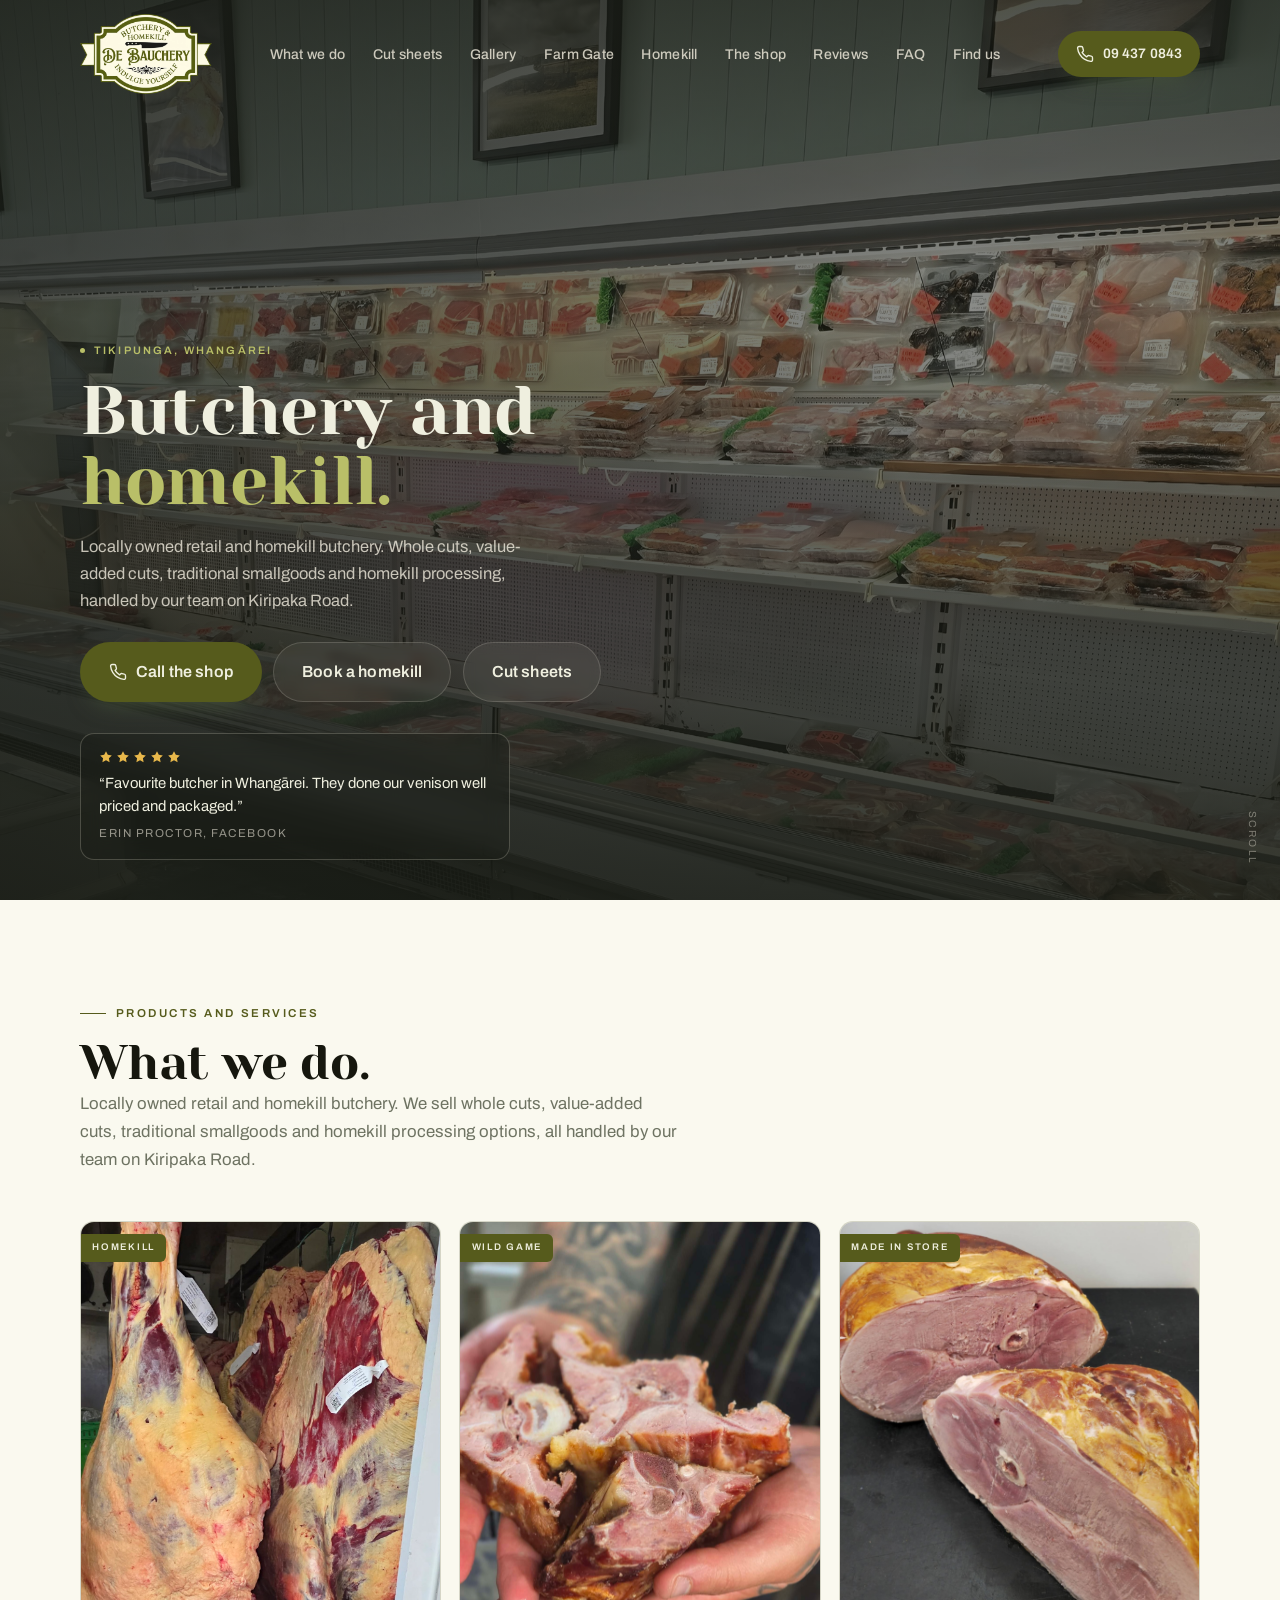
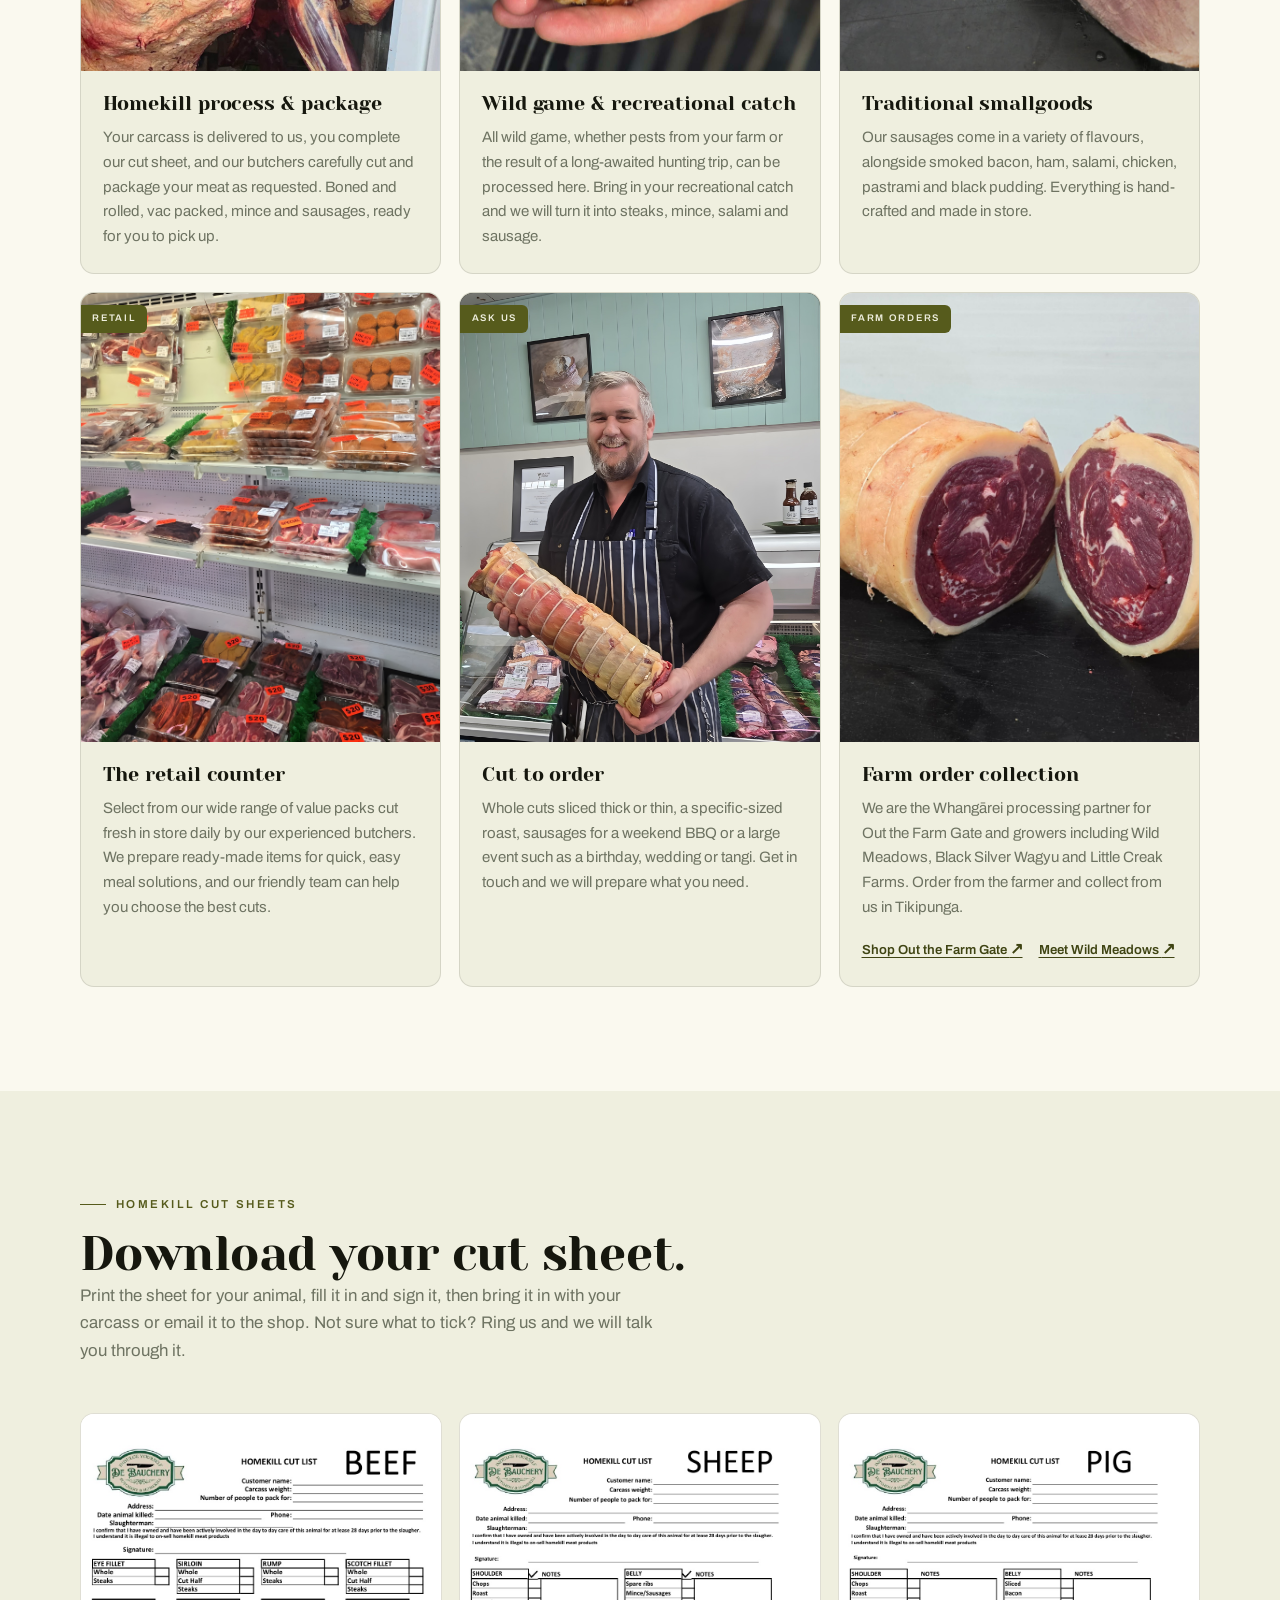
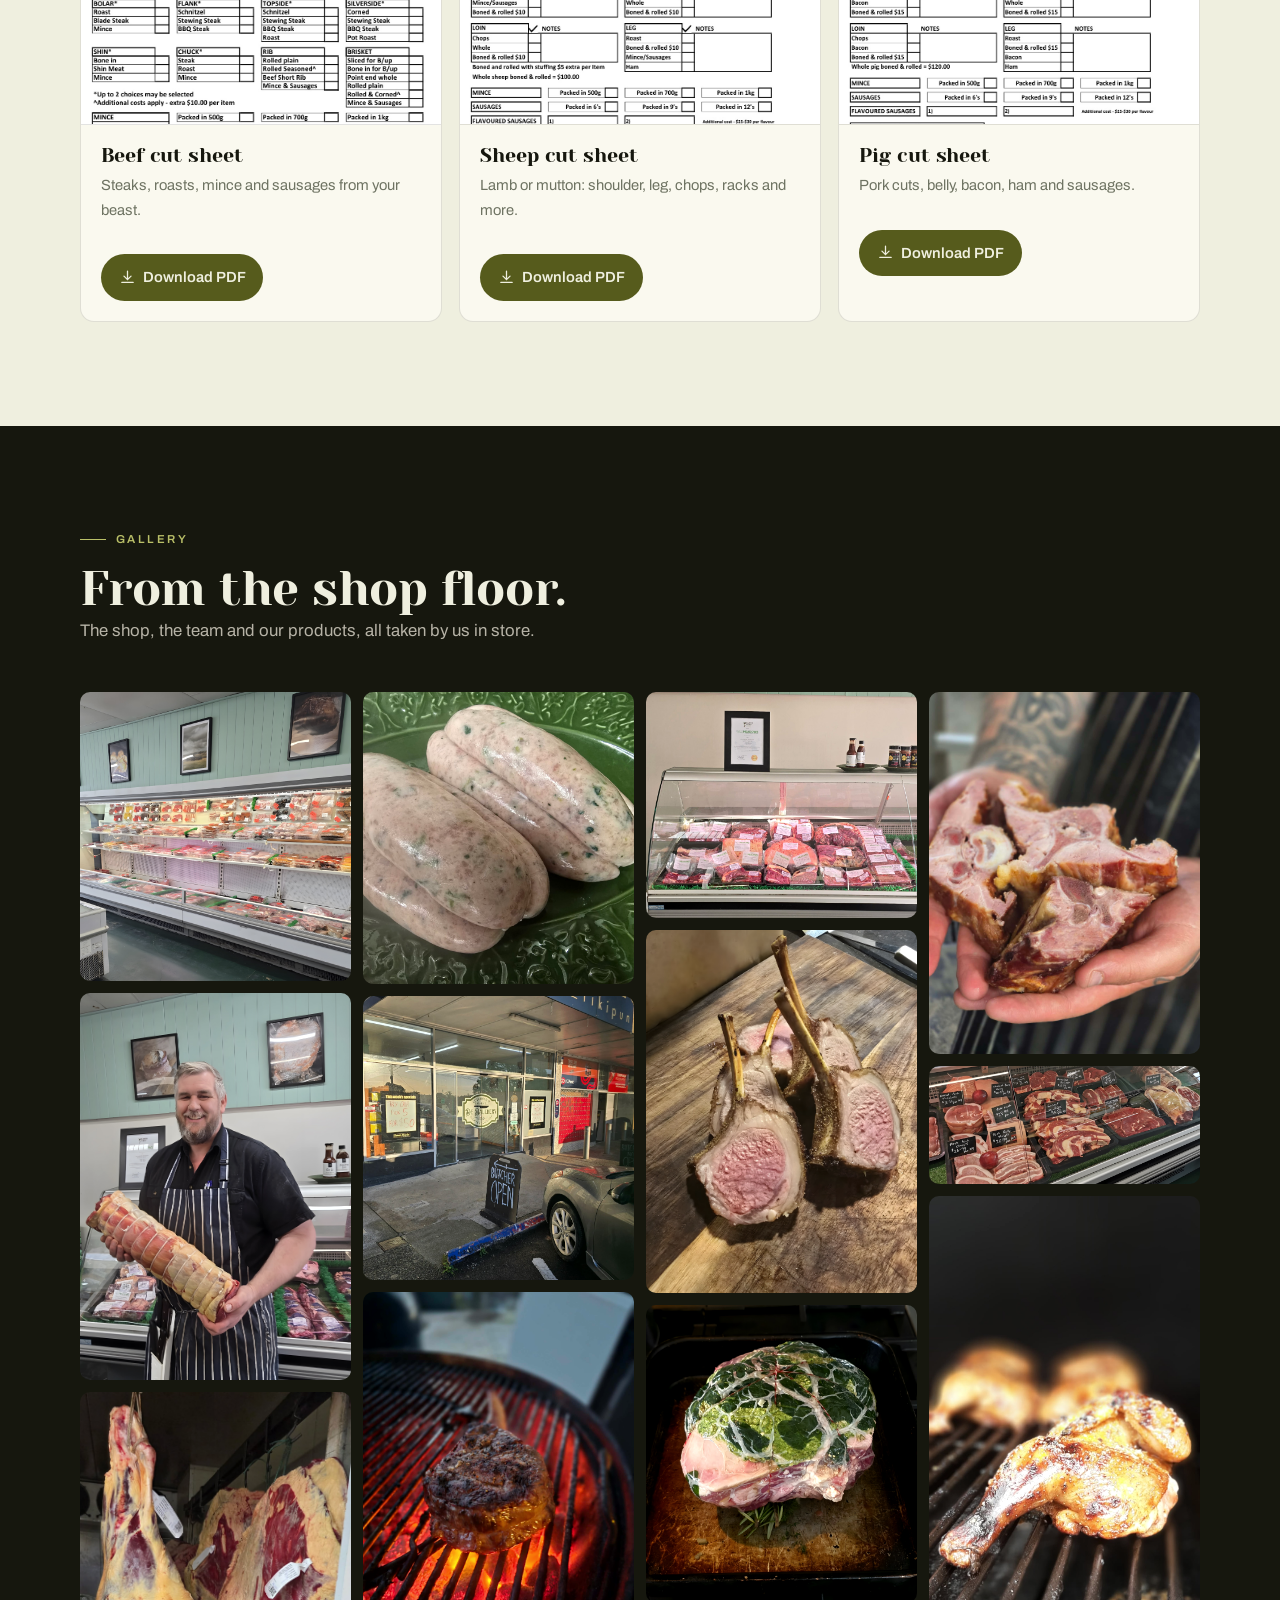
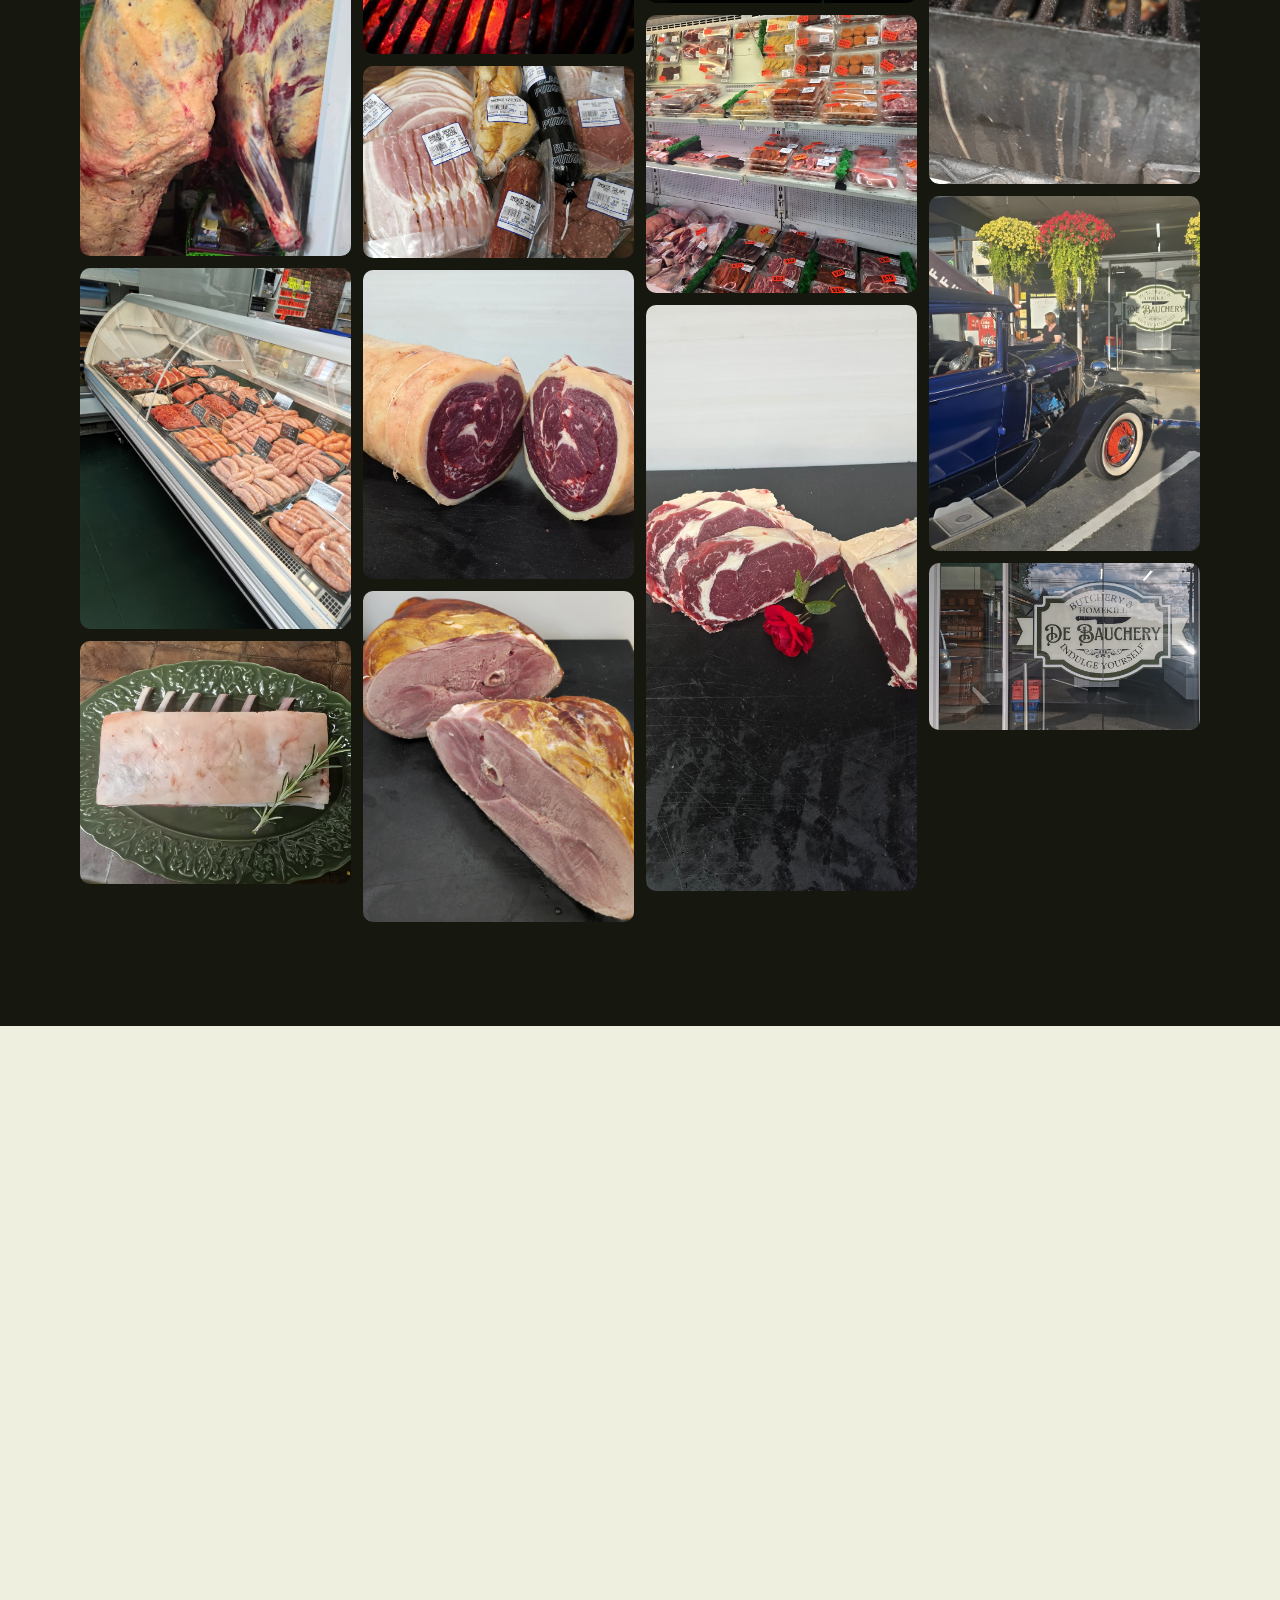
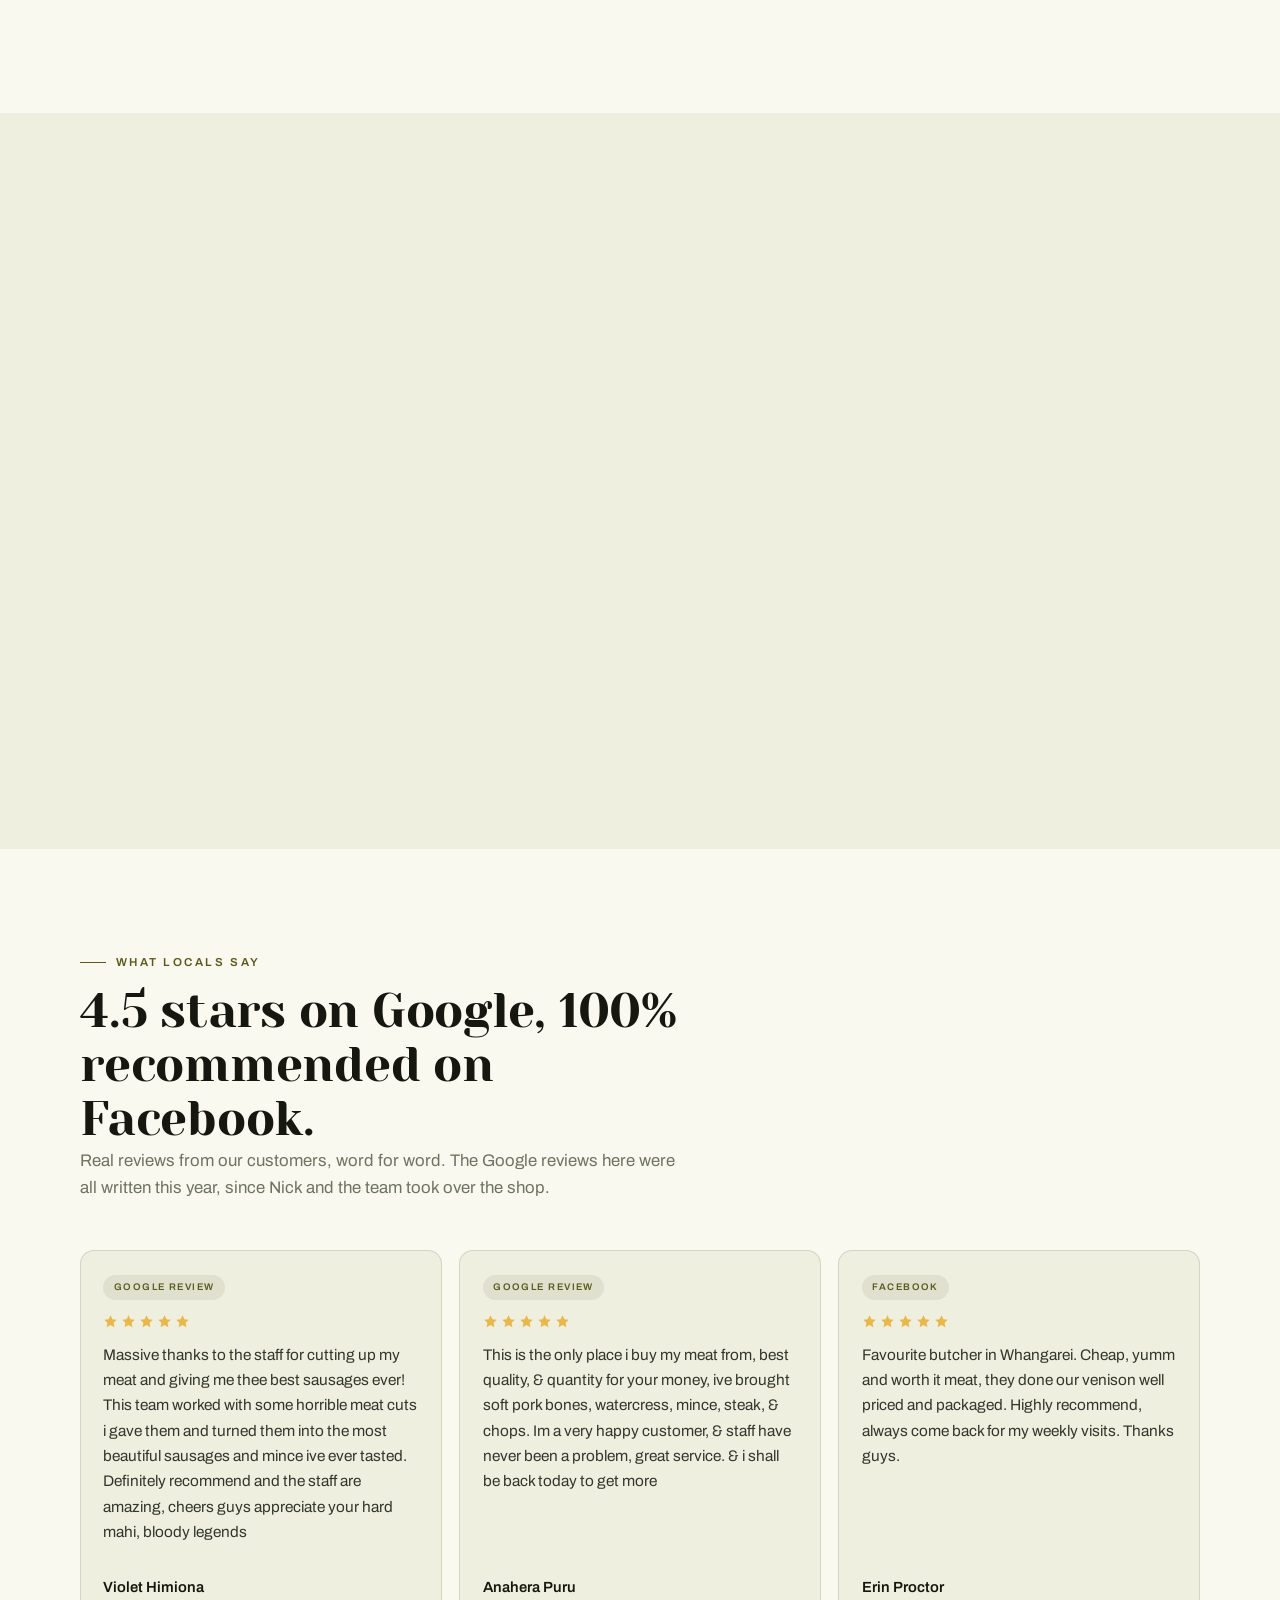
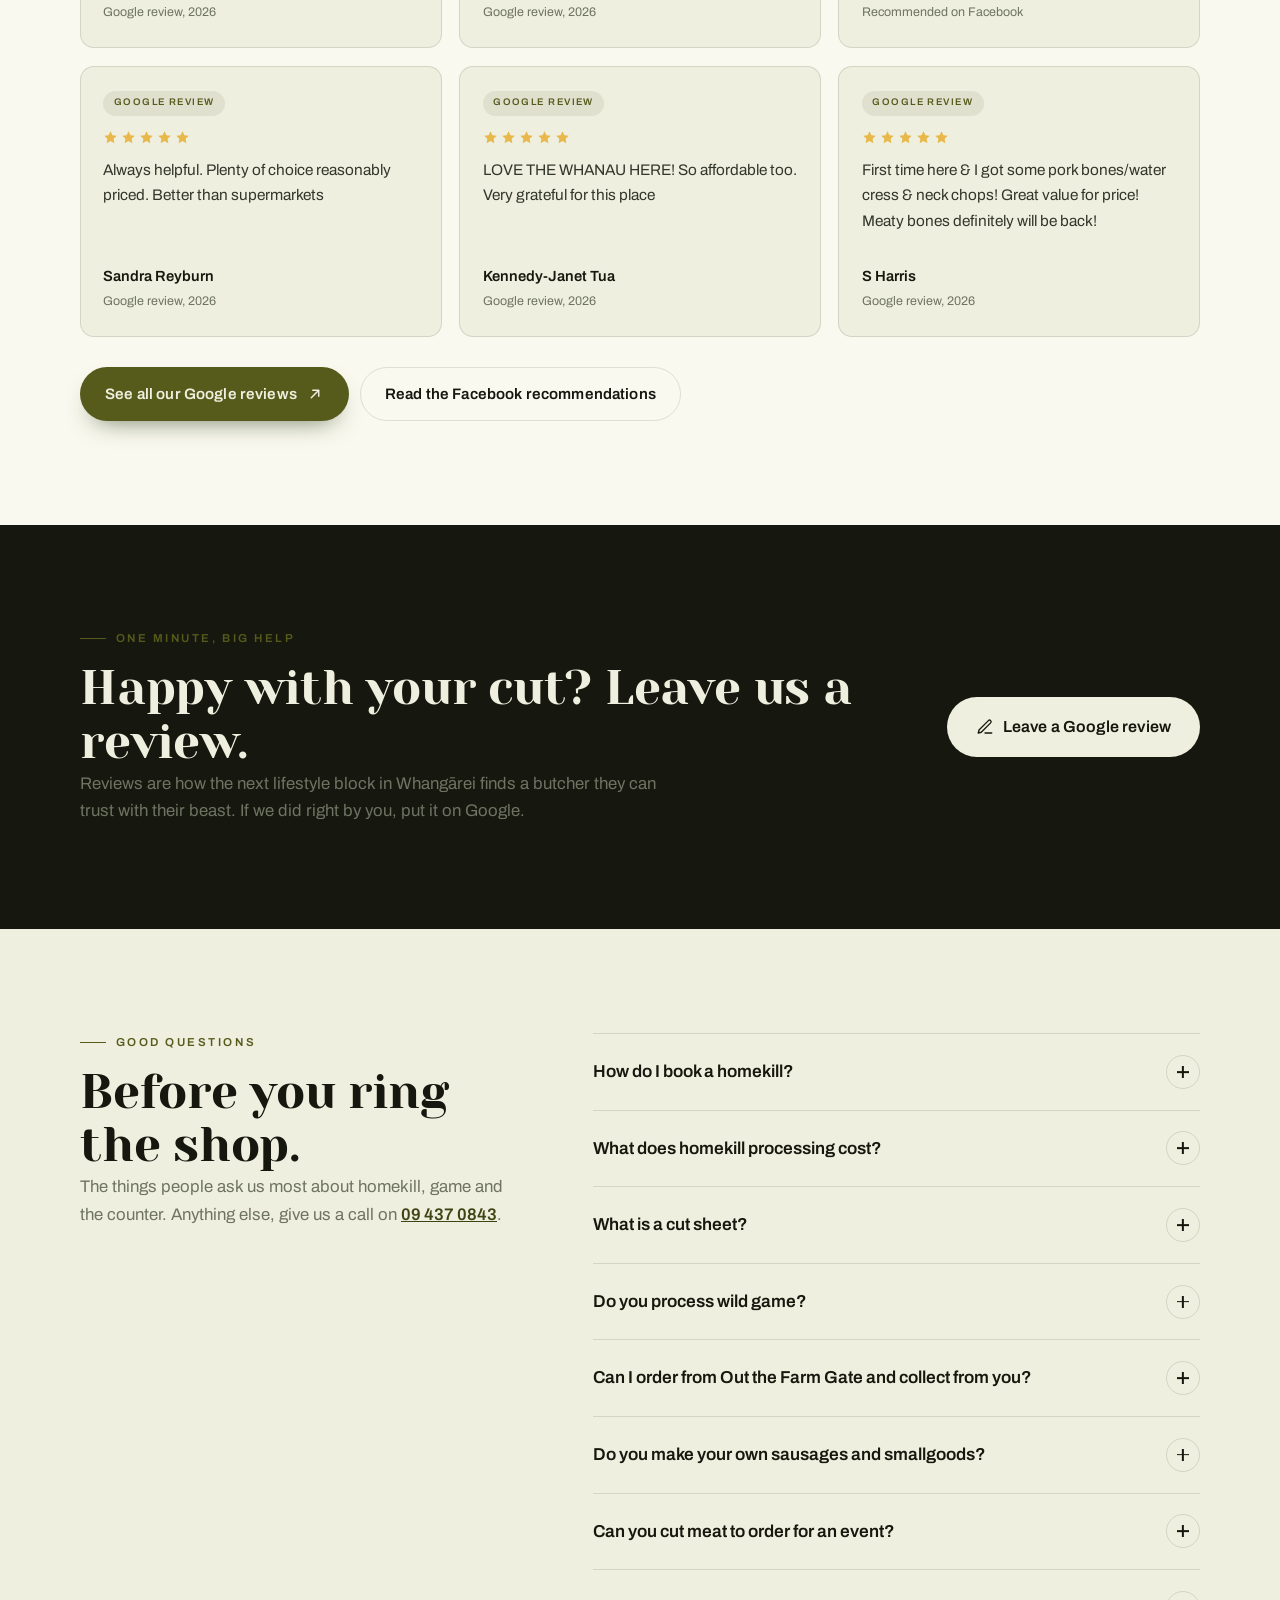
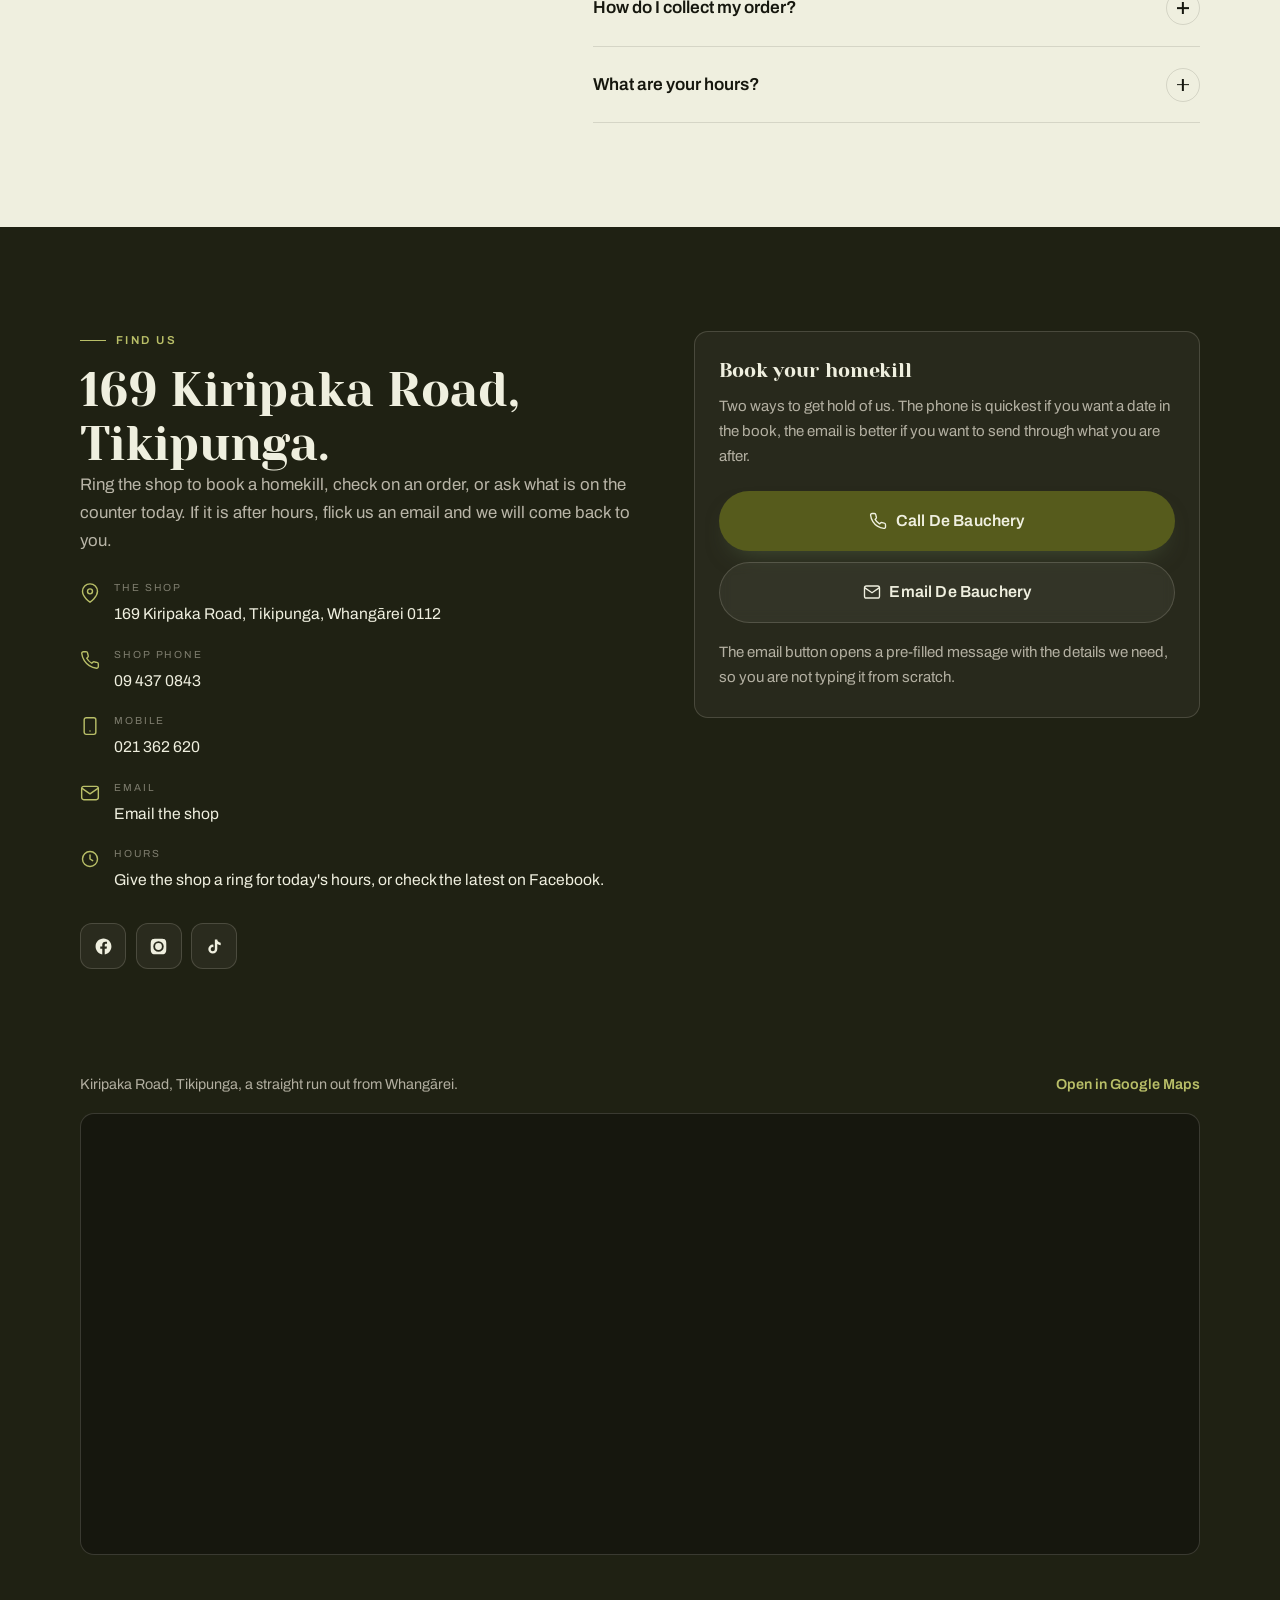
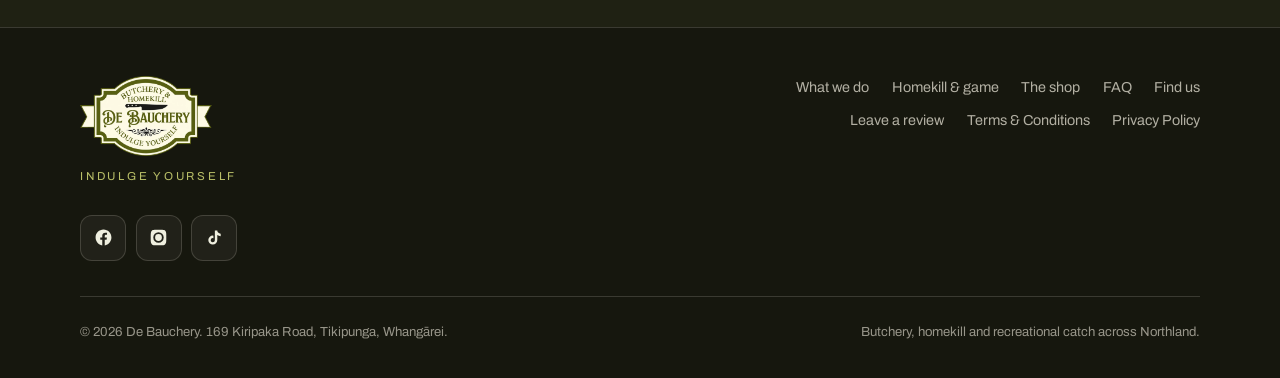
==== commit da61ee0e: "Remove 'indulge yourself' tagline from the hero headline Co-Authored-By: Claude Opus 5.5 <noreply@an" ====
--- a/index.html
+++ b/index.html
@@ -94,7 +94,7 @@
   <div class="wrap">
     <div class="hero-copy">
       <p class="hero-eyebrow"><span class="dot"></span> Tikipunga, Whangārei</p>
-      <h1>Butchery and homekill, <em>indulge yourself.</em></h1>
+      <h1>Butchery and <em>homekill.</em></h1>
       <p class="hero-sub">Locally owned retail and homekill butchery. Whole cuts, value-added cuts, traditional smallgoods and homekill processing, handled by our team on Kiripaka Road.</p>
       <div class="hero-ctas">
         <a class="btn btn-primary btn-lg" href="tel:+6494370843">
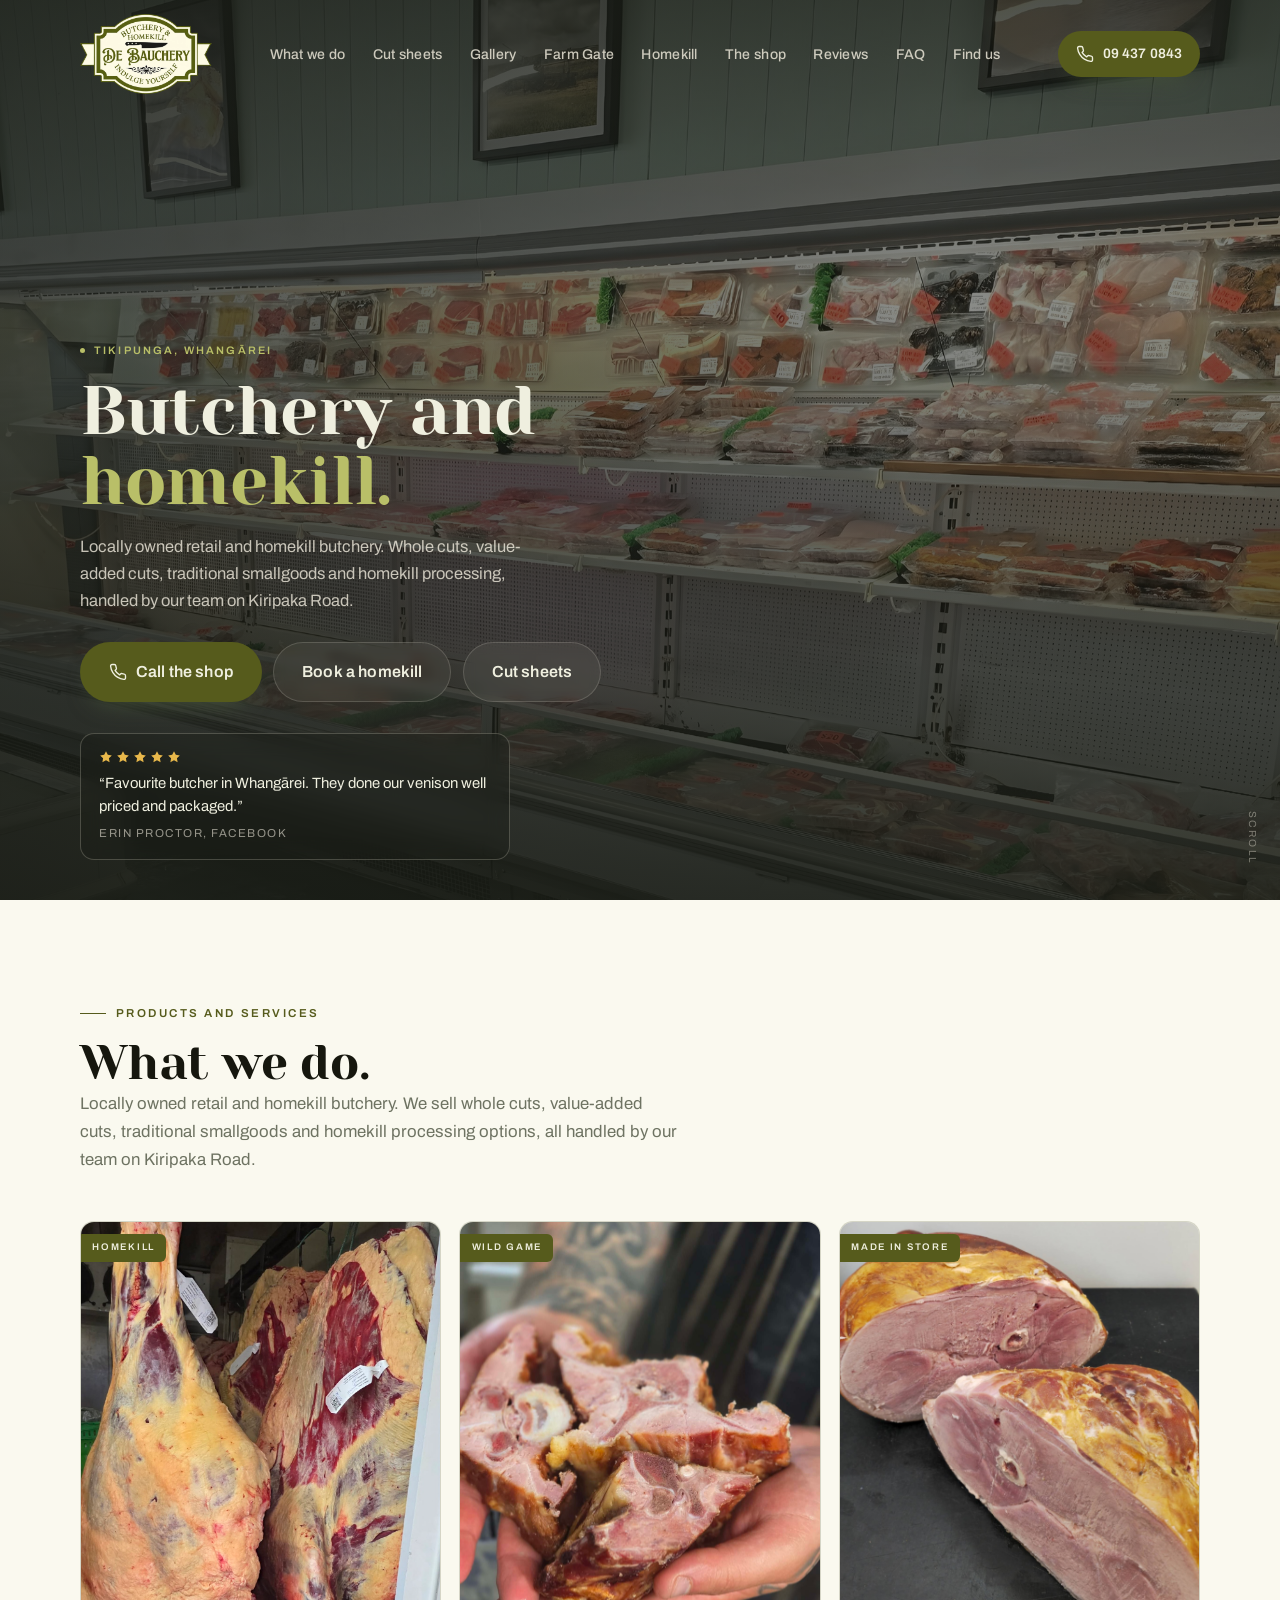
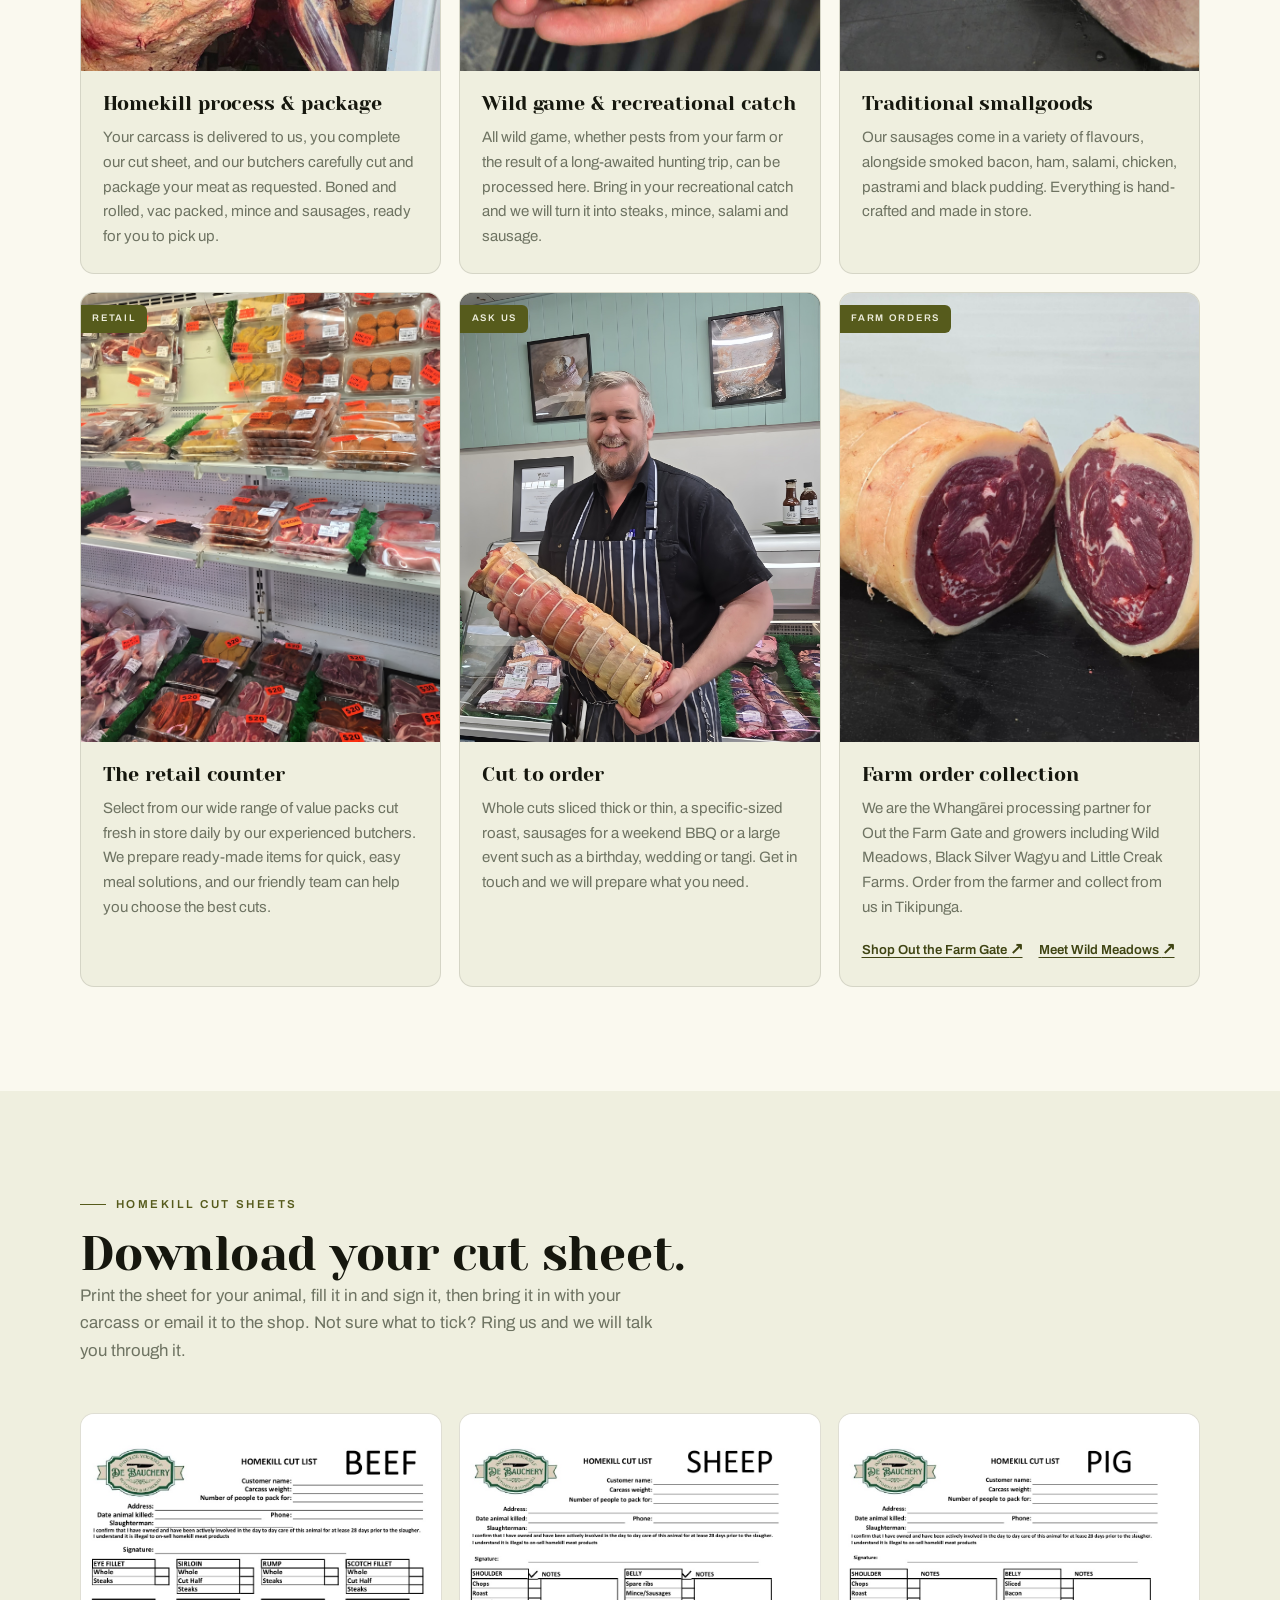
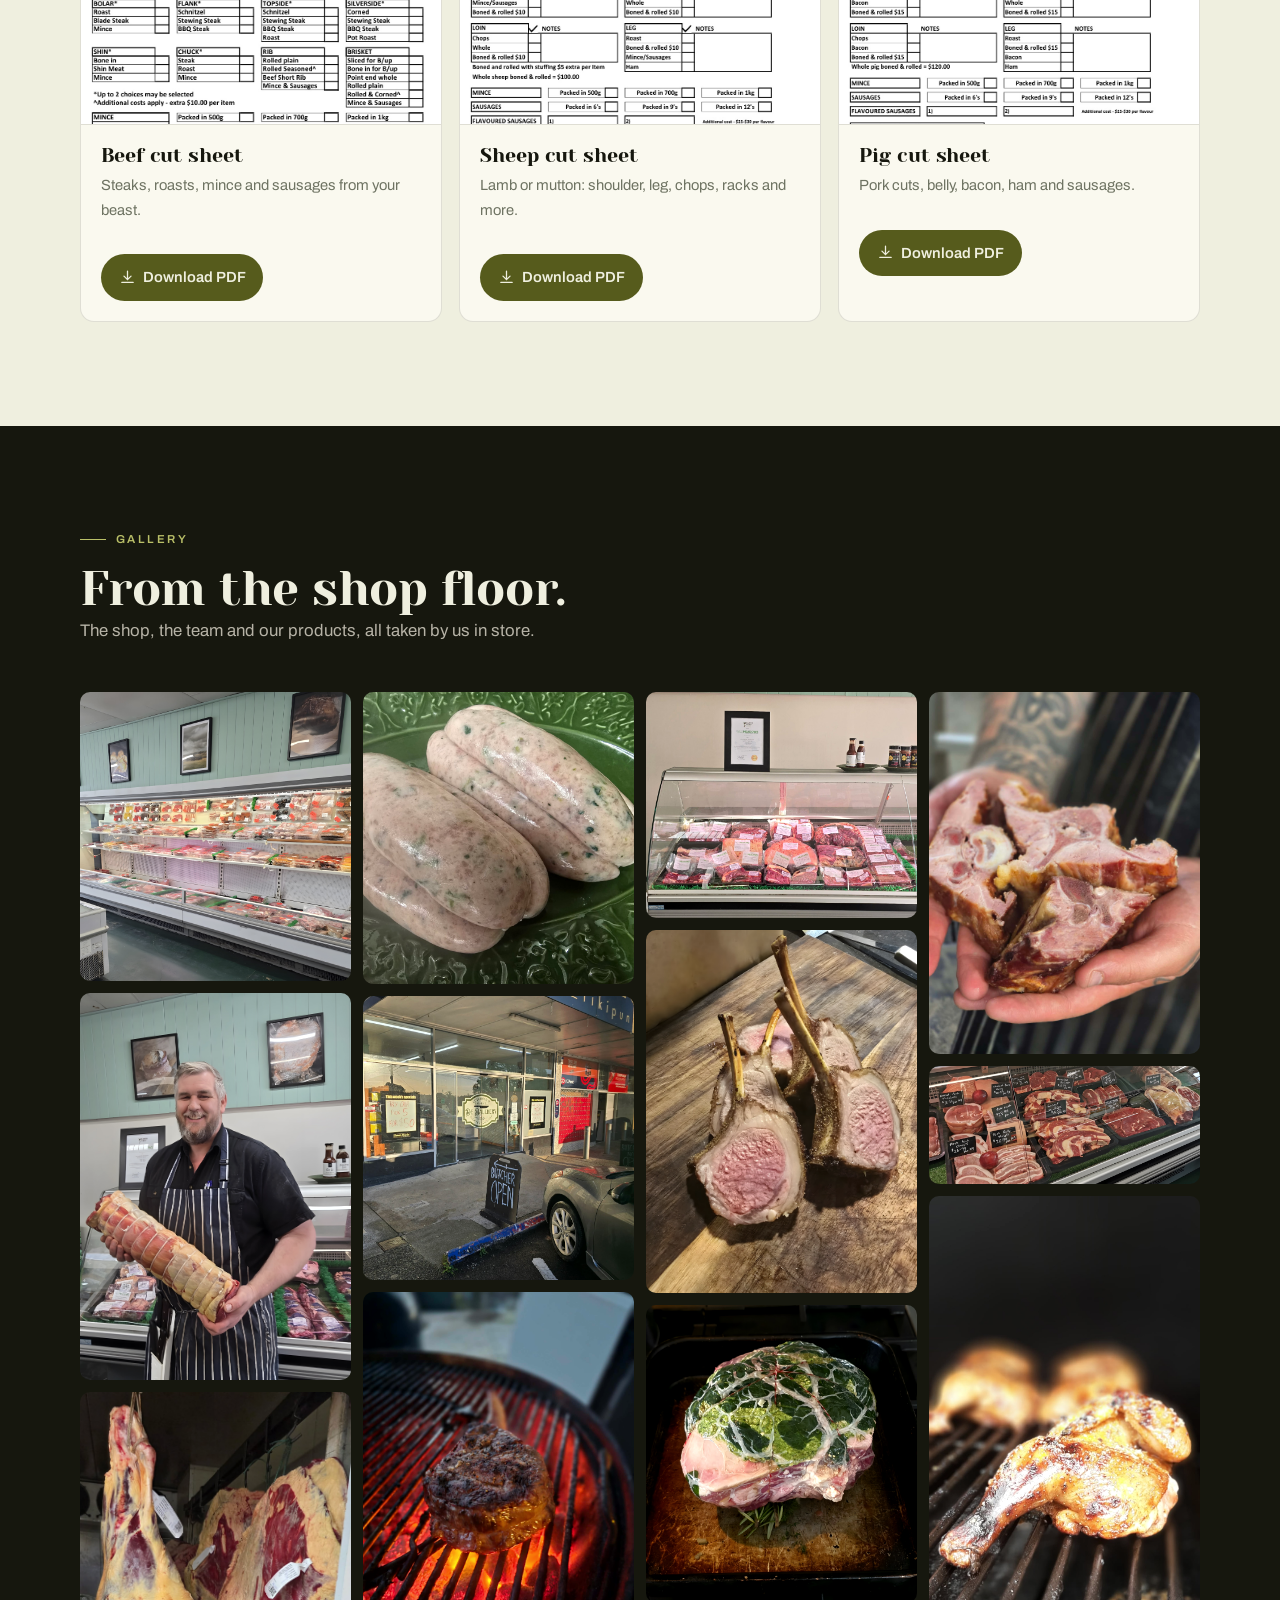
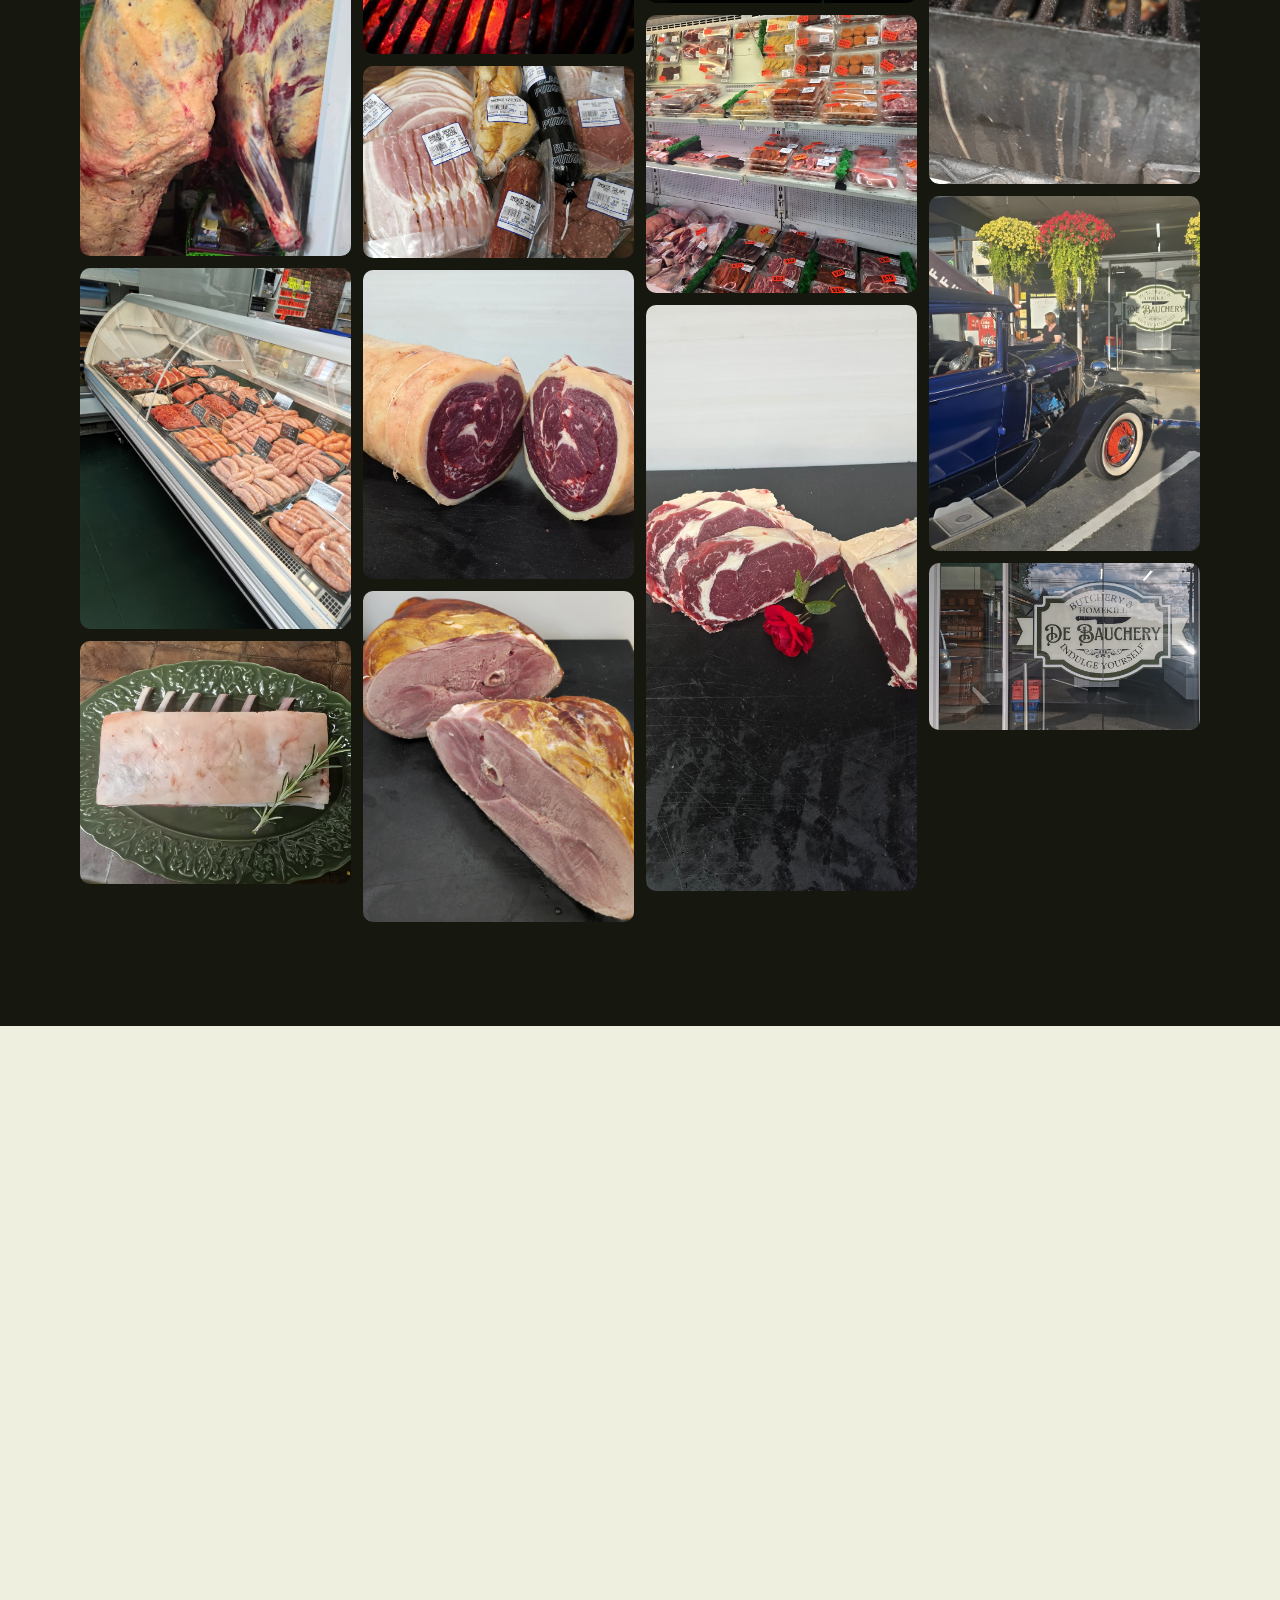
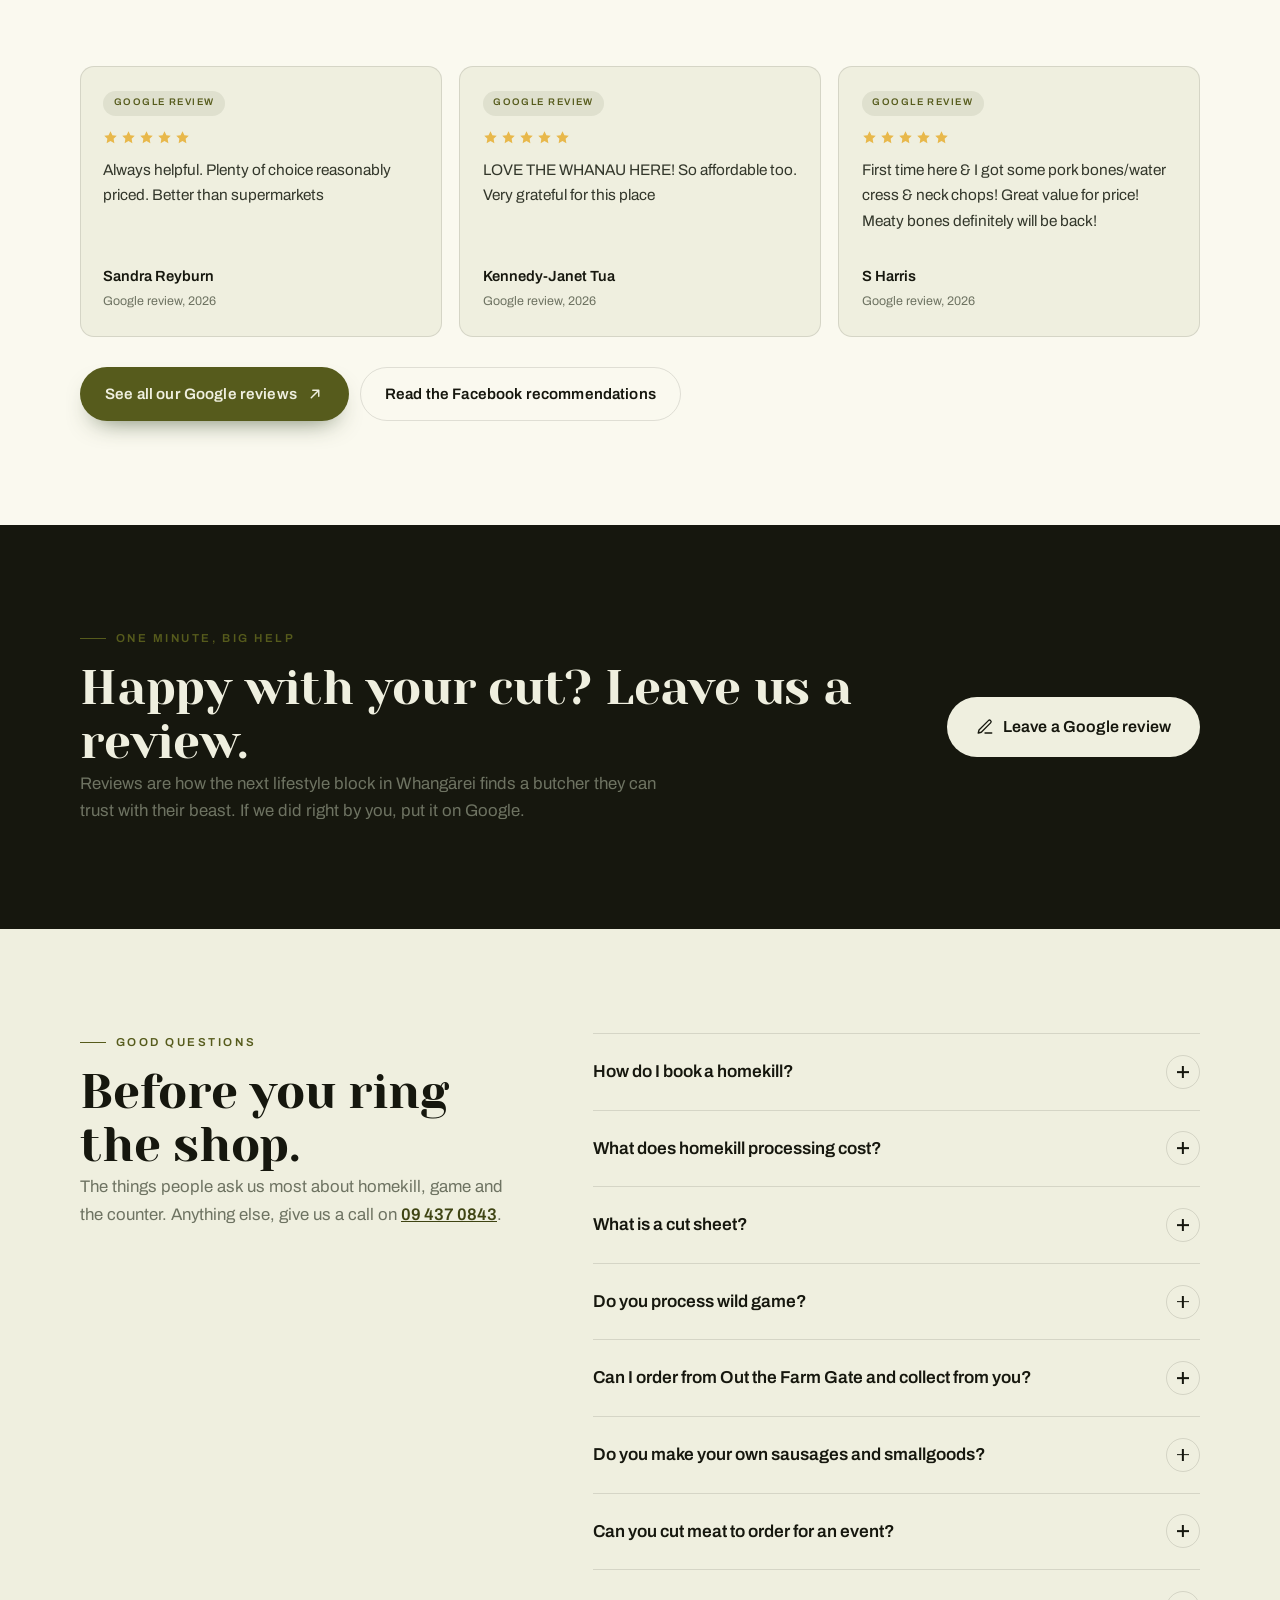
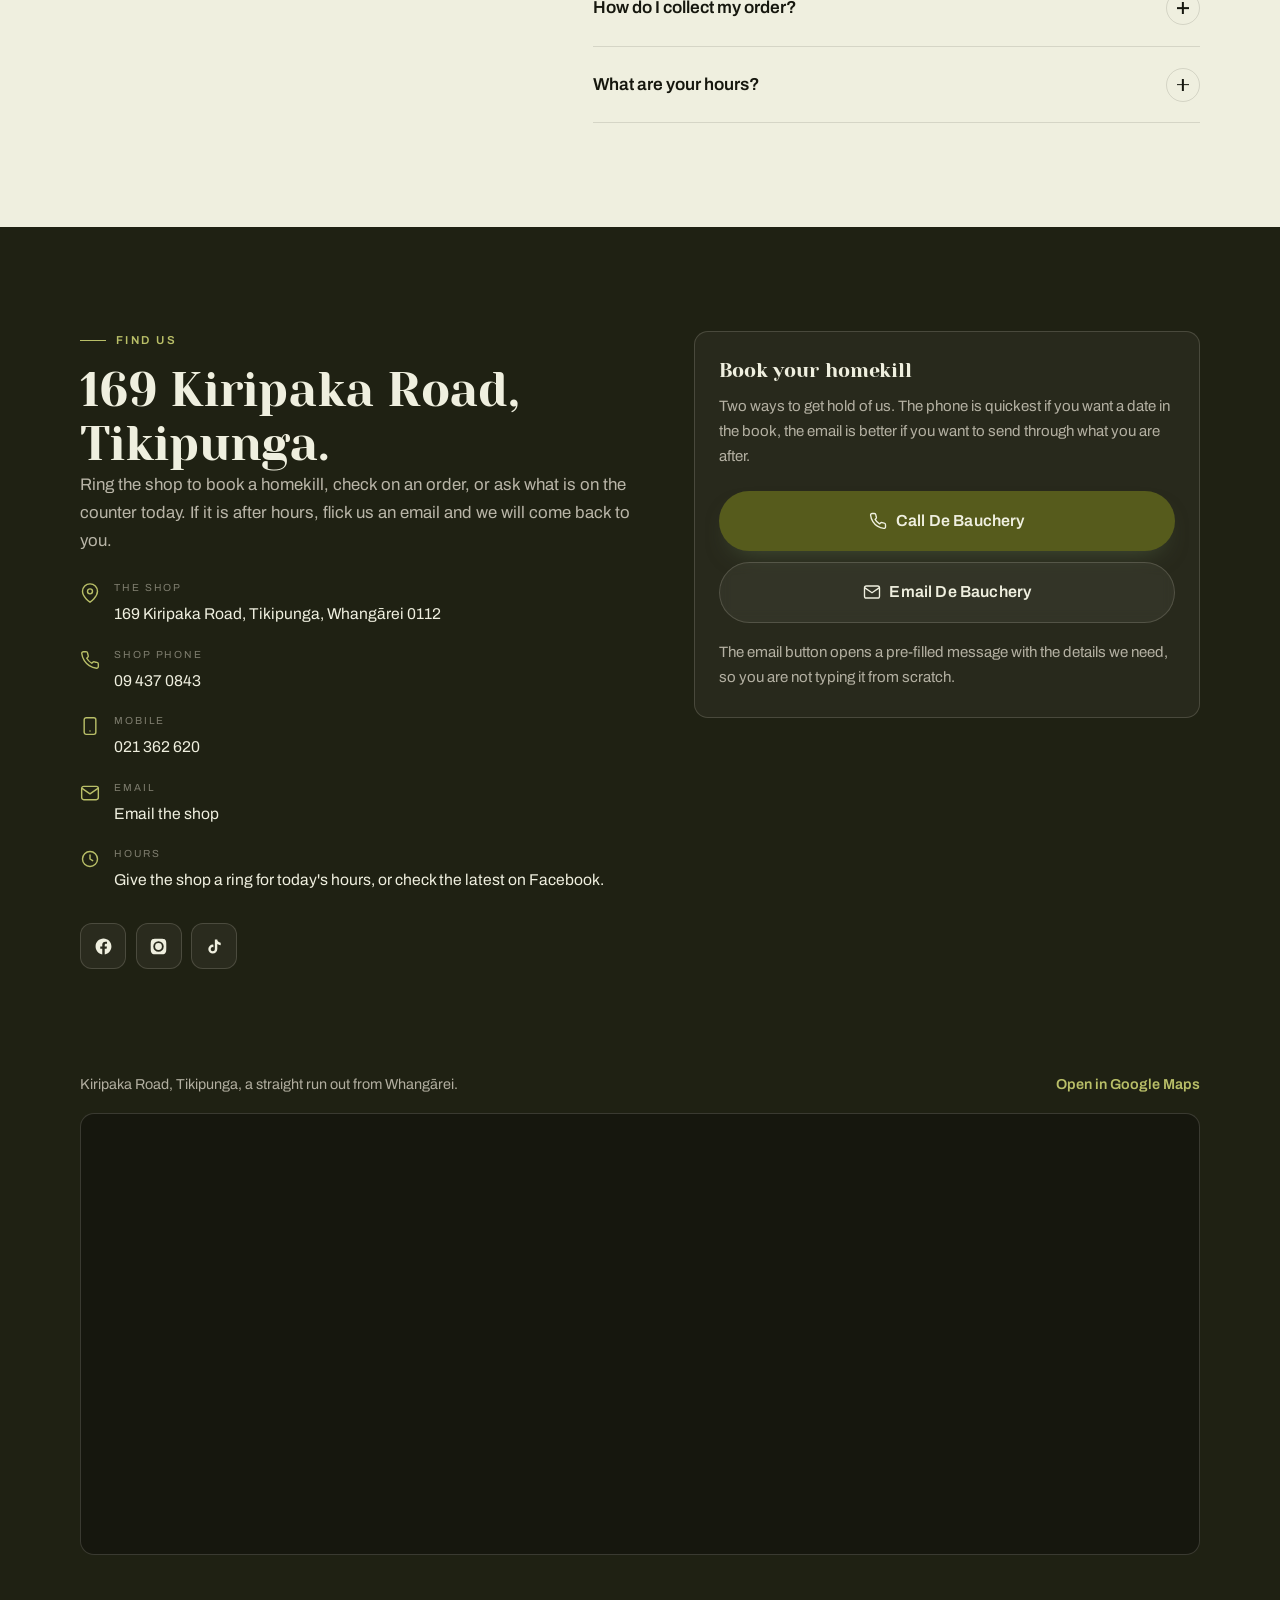
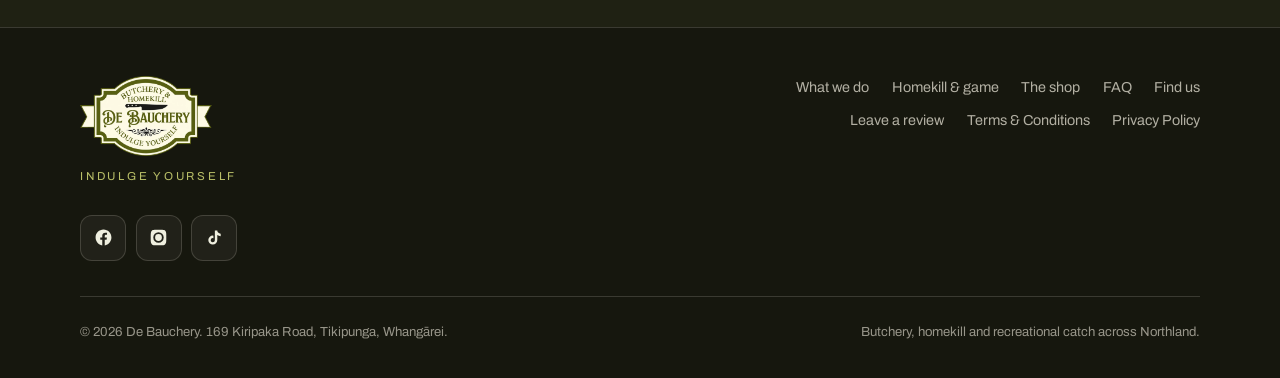
==== commit 7ff9fe7b: "Proper favicon from the business's own logo favicon.ico (16/32/48), favicon-96.png and apple-touch-i" ====
--- a/index.html
+++ b/index.html
@@ -15,8 +15,9 @@
 <meta property="og:locale" content="en_NZ">
 <meta name="twitter:card" content="summary_large_image">
 
-<link rel="icon" href="data:image/svg+xml,%3Csvg xmlns='http://www.w3.org/2000/svg' viewBox='0 0 64 64'%3E%3Crect width='64' height='64' rx='14' fill='%234E5D3F'/%3E%3Ctext x='32' y='43' font-family='Georgia,serif' font-size='30' fill='%23EFEADC' text-anchor='middle'%3EDB%3C/text%3E%3C/svg%3E">
-<link rel="apple-touch-icon" href="img/de-bauchery-logo.webp">
+<link rel="icon" href="/favicon.ico" sizes="any">
+<link rel="icon" type="image/png" sizes="96x96" href="/favicon-96.png">
+<link rel="apple-touch-icon" href="/apple-touch-icon.png">
 
 <link rel="preconnect" href="https://fonts.googleapis.com">
 <link rel="preconnect" href="https://fonts.gstatic.com" crossorigin>
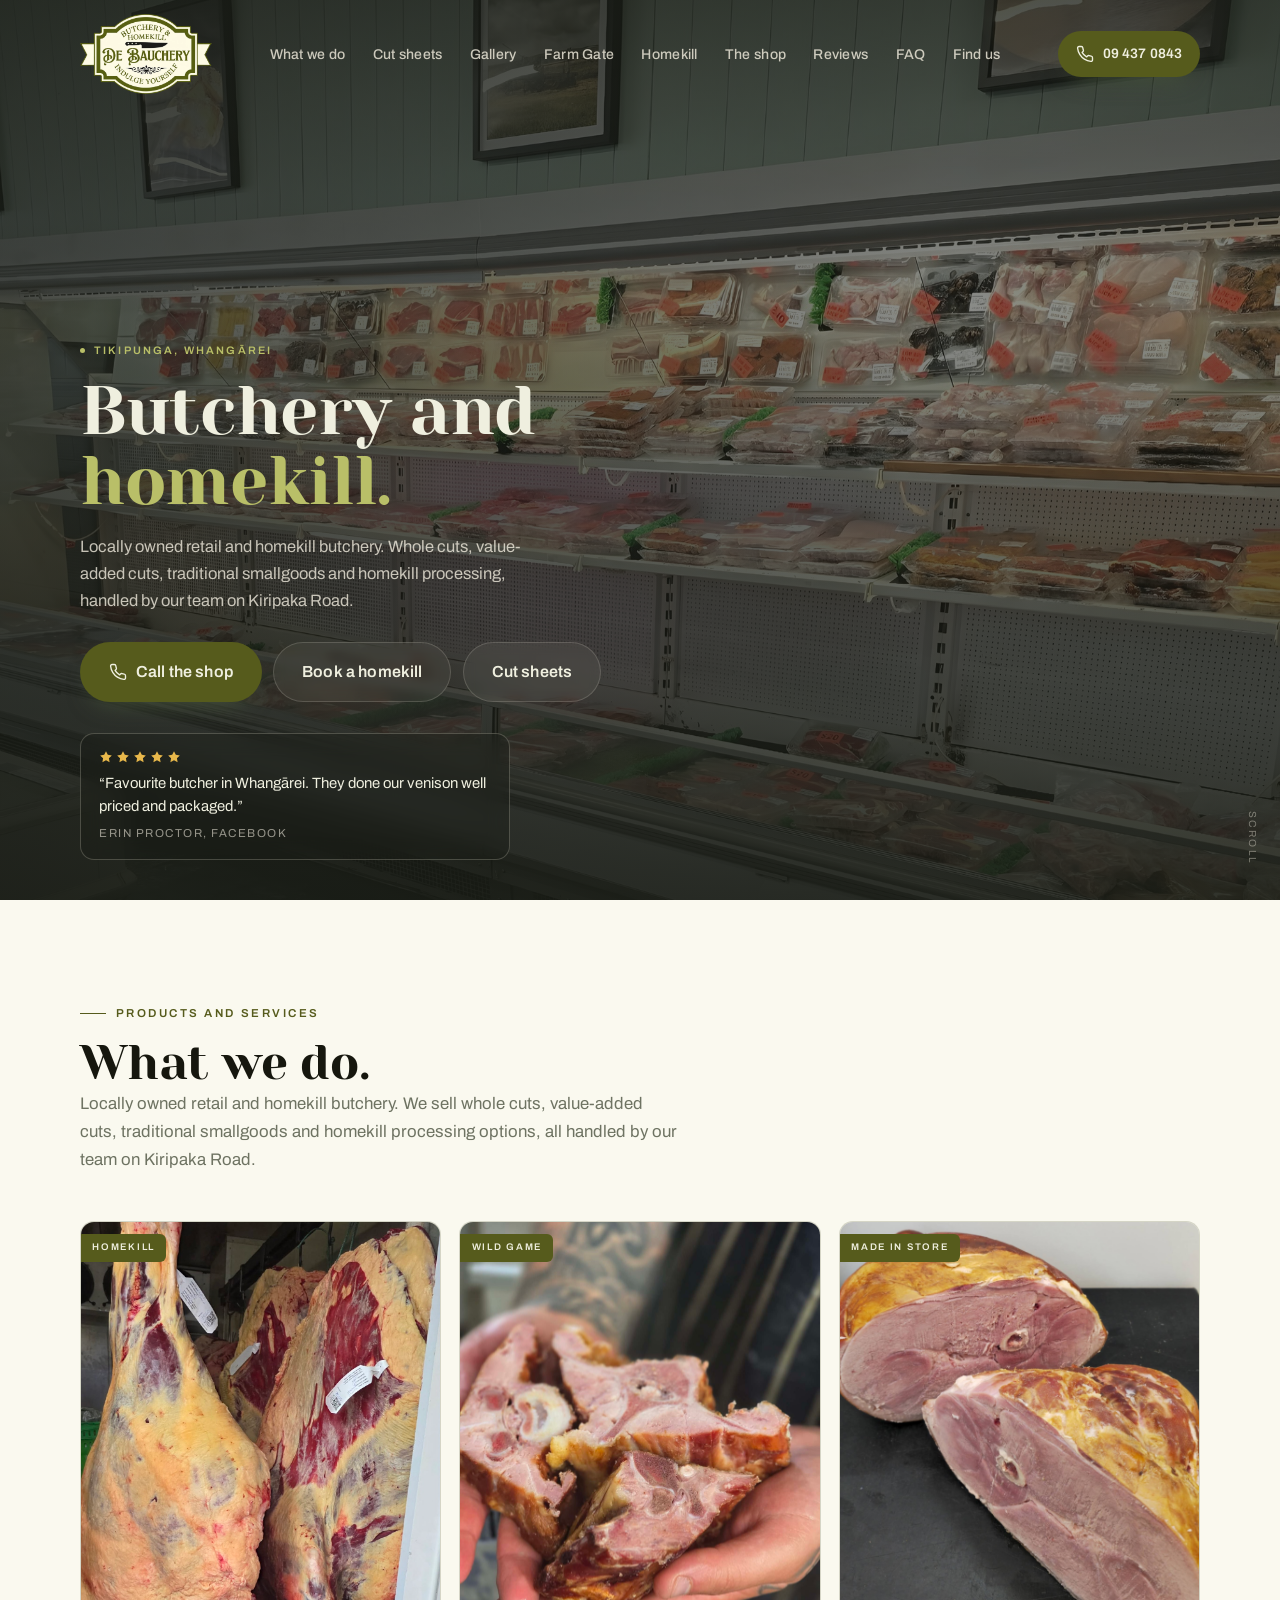
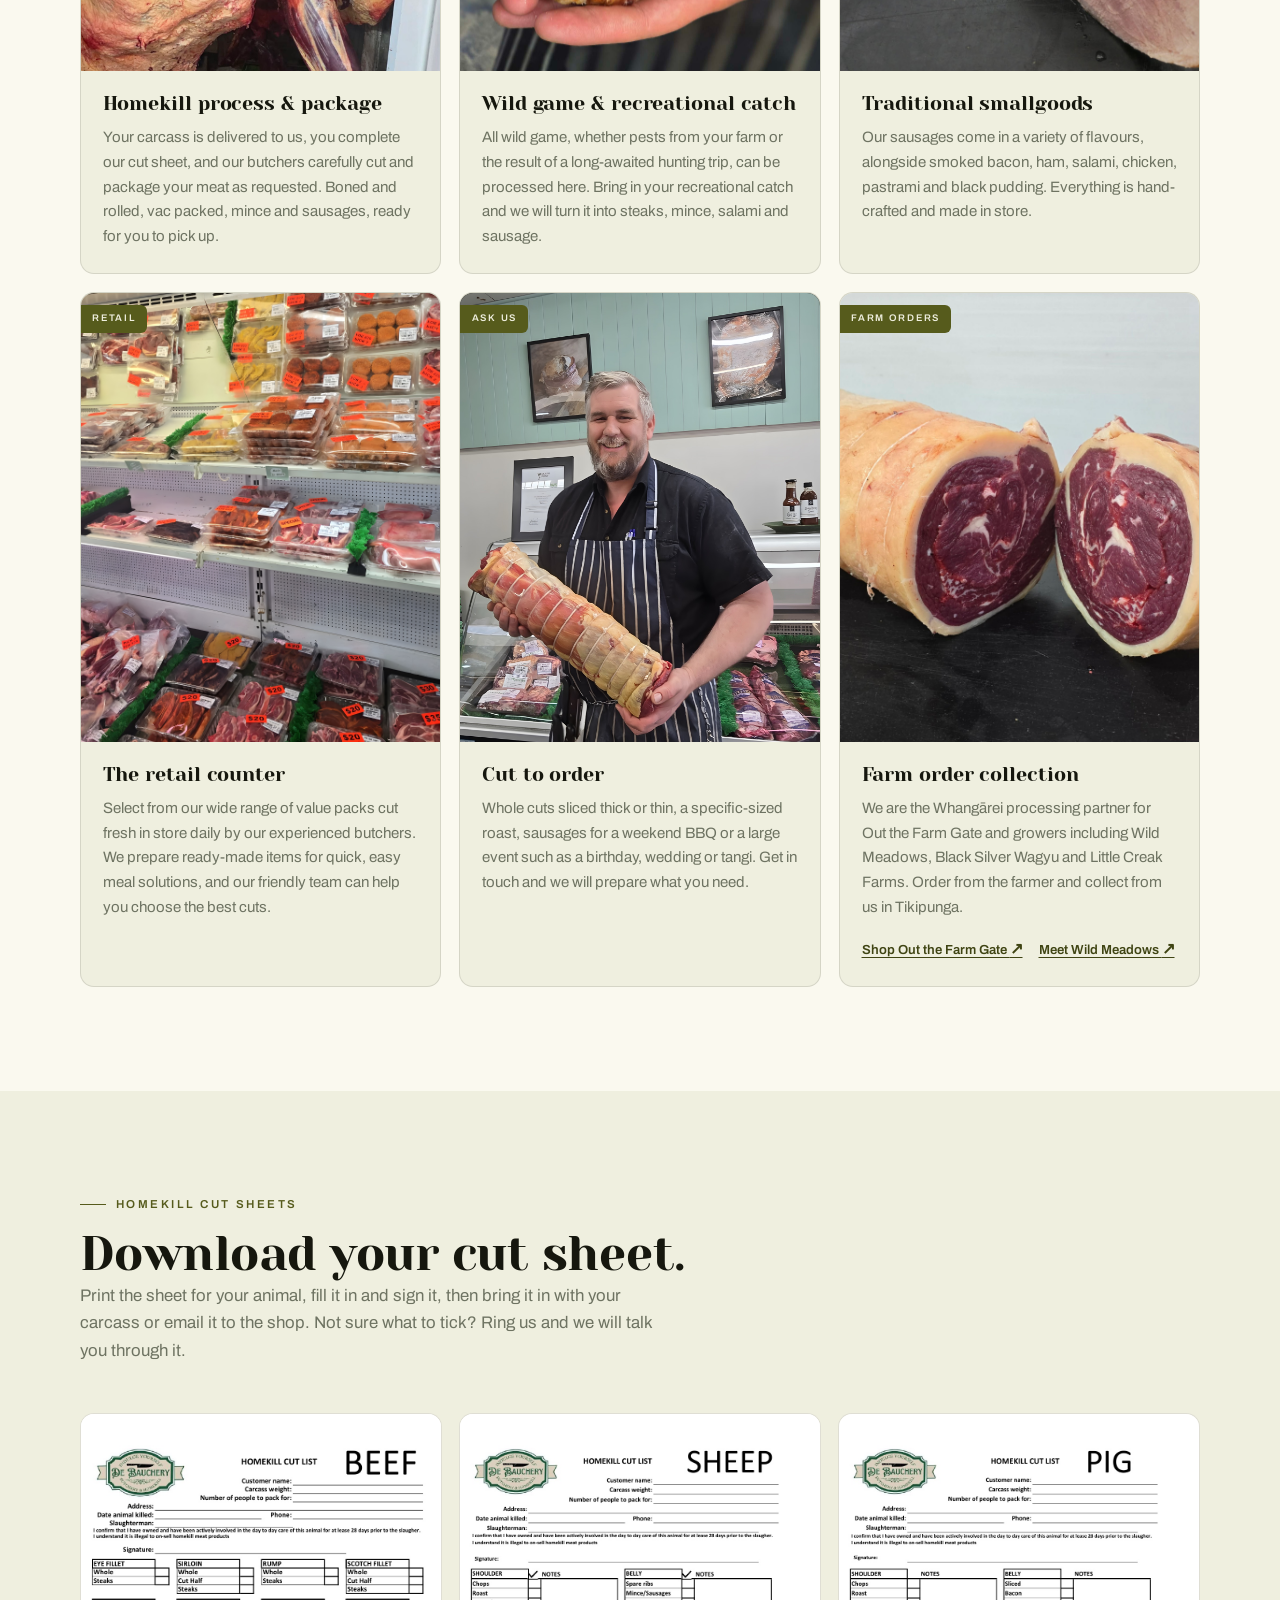
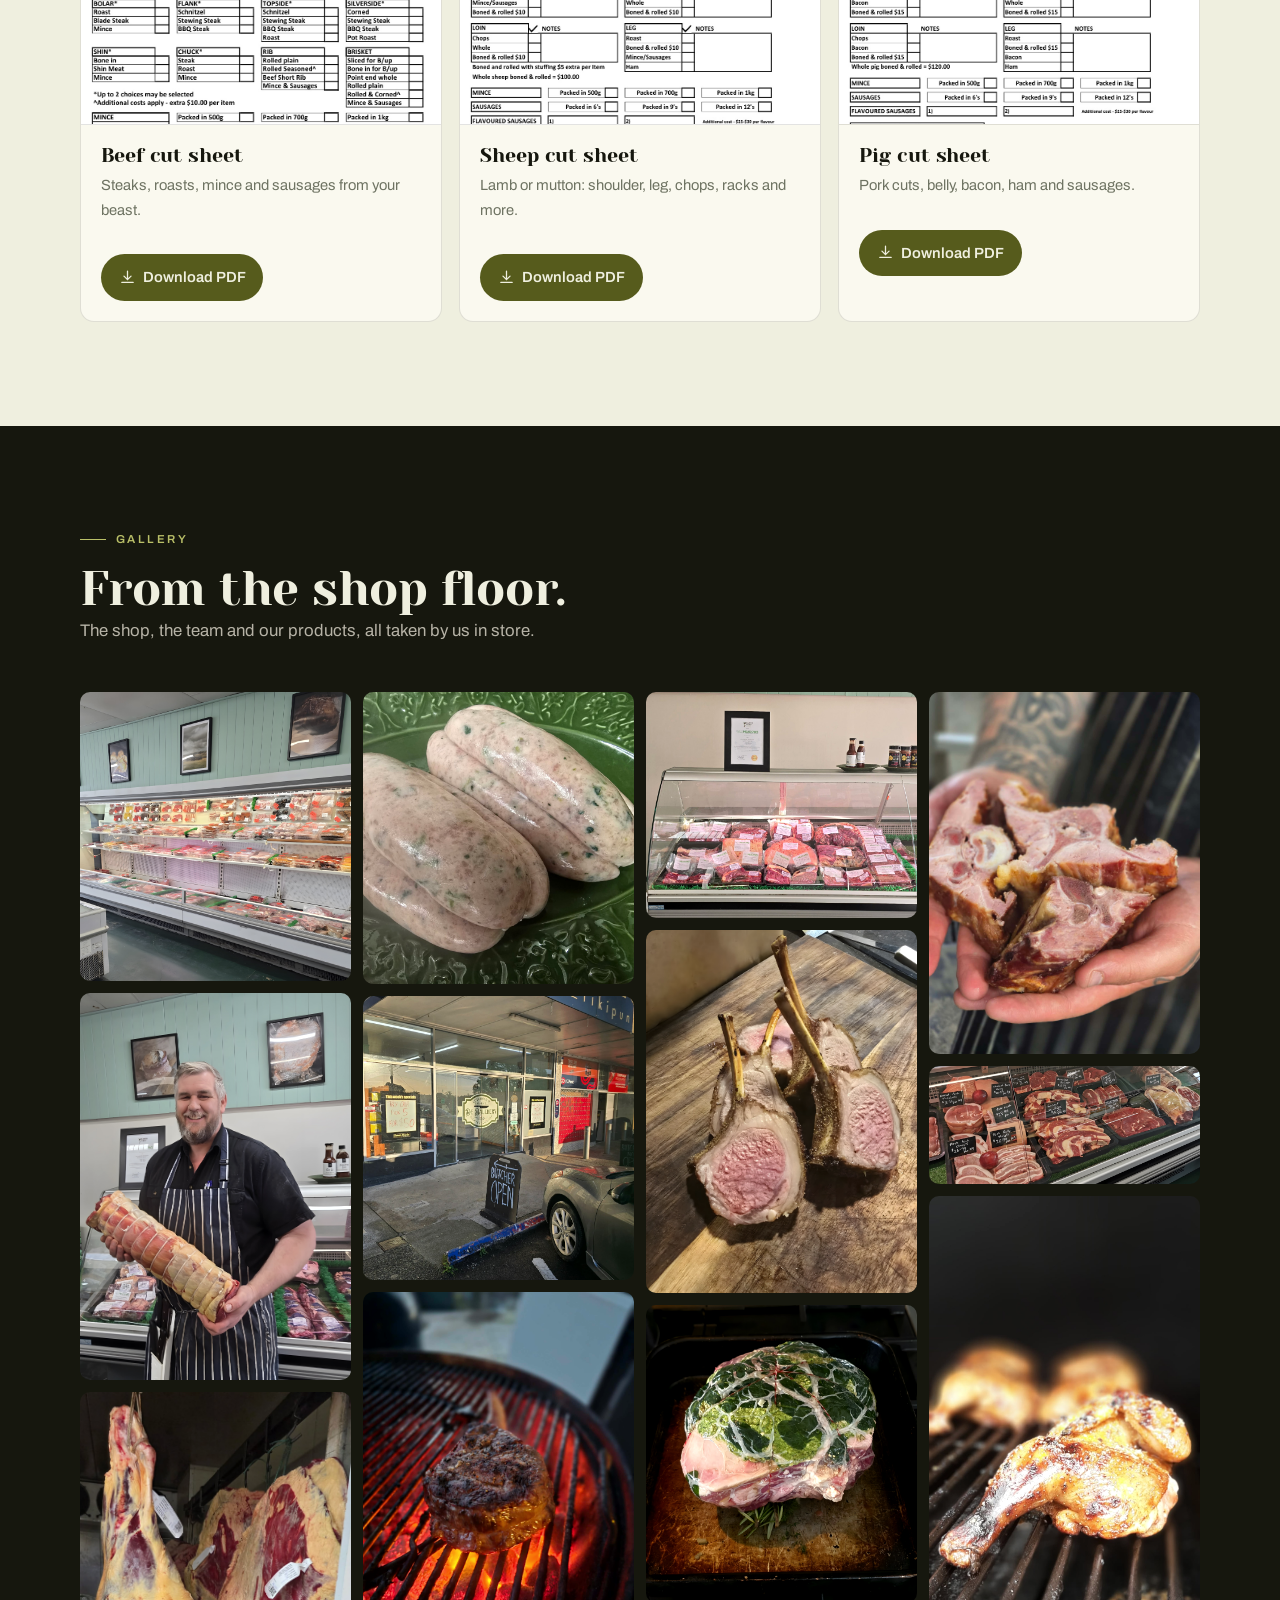
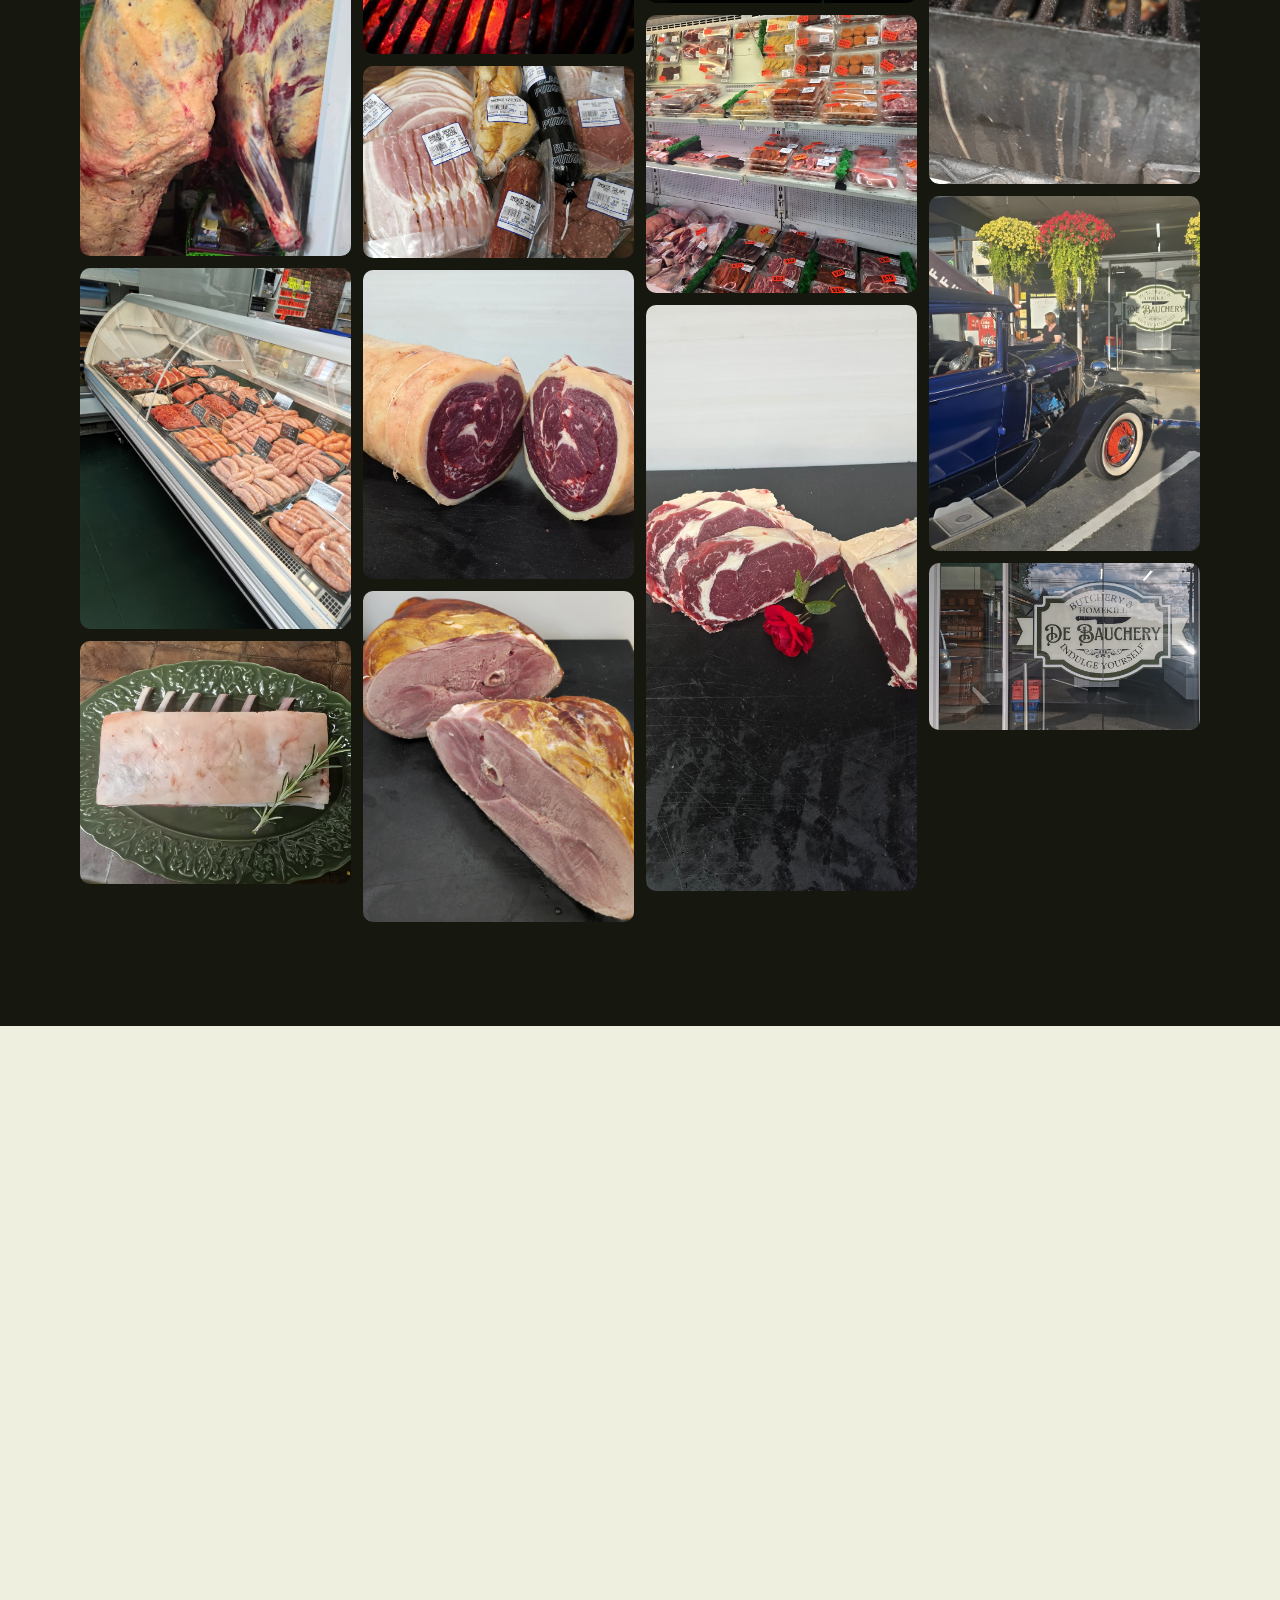
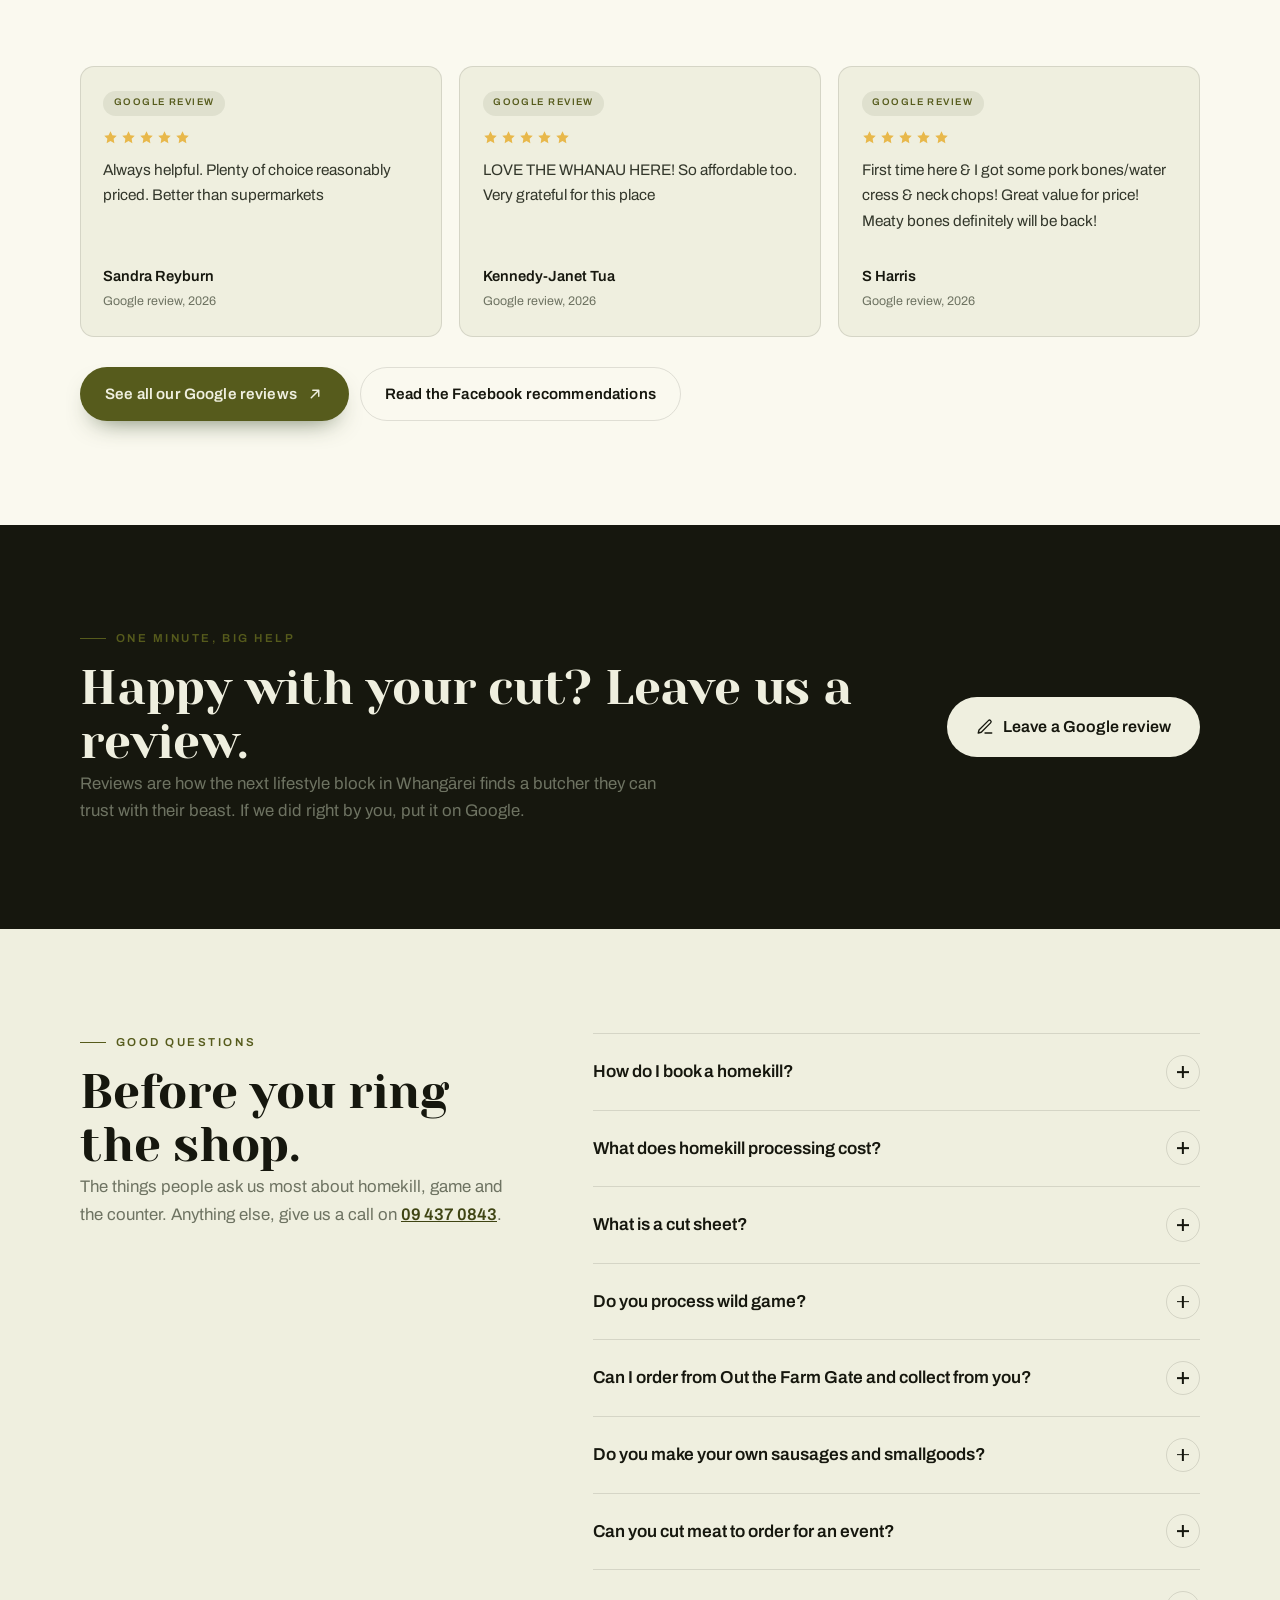
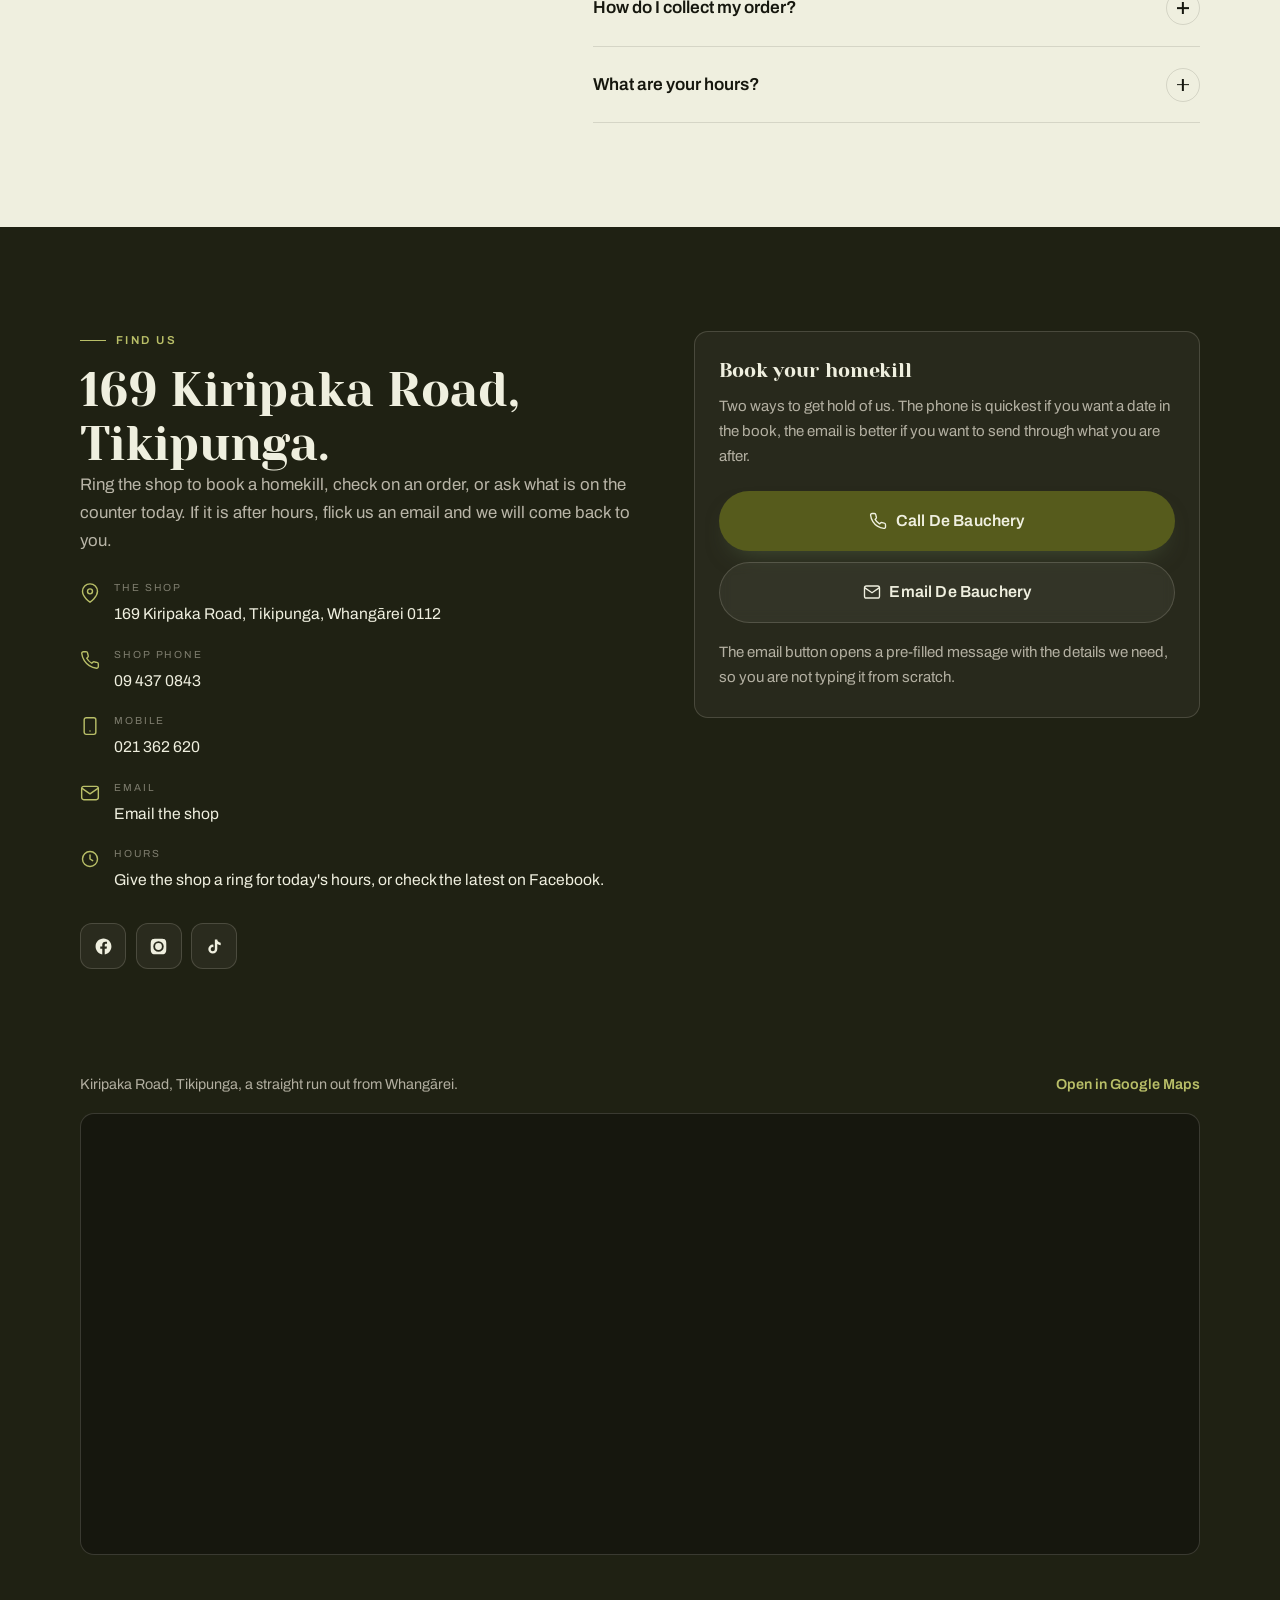
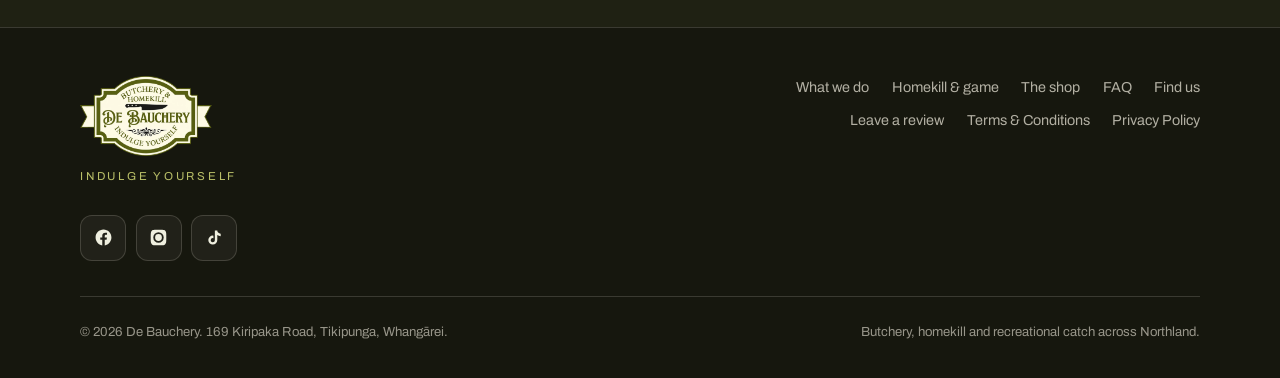
==== commit 692cdce6: "Point canonical and share tags at www.debauchery.co.nz They still named the demo address, so Google " ====
--- a/index.html
+++ b/index.html
@@ -6,7 +6,7 @@
 <title>De Bauchery | Butchery &amp; Homekill, Tikipunga Whangārei</title>
 <meta name="description" content="De Bauchery is a locally owned retail and homekill butchery in Tikipunga, Whangārei. Whole cuts, value-added cuts, traditional smallgoods, wild game, recreational catch and farm order collection.">
 <meta name="theme-color" content="#191C15">
-<link rel="canonical" href="https://de-bauchery-demo.vercel.app/">
+<link rel="canonical" href="https://www.debauchery.co.nz/">
 
 <meta property="og:type" content="website">
 <meta property="og:title" content="De Bauchery | Butchery &amp; Homekill, Tikipunga Whangārei">
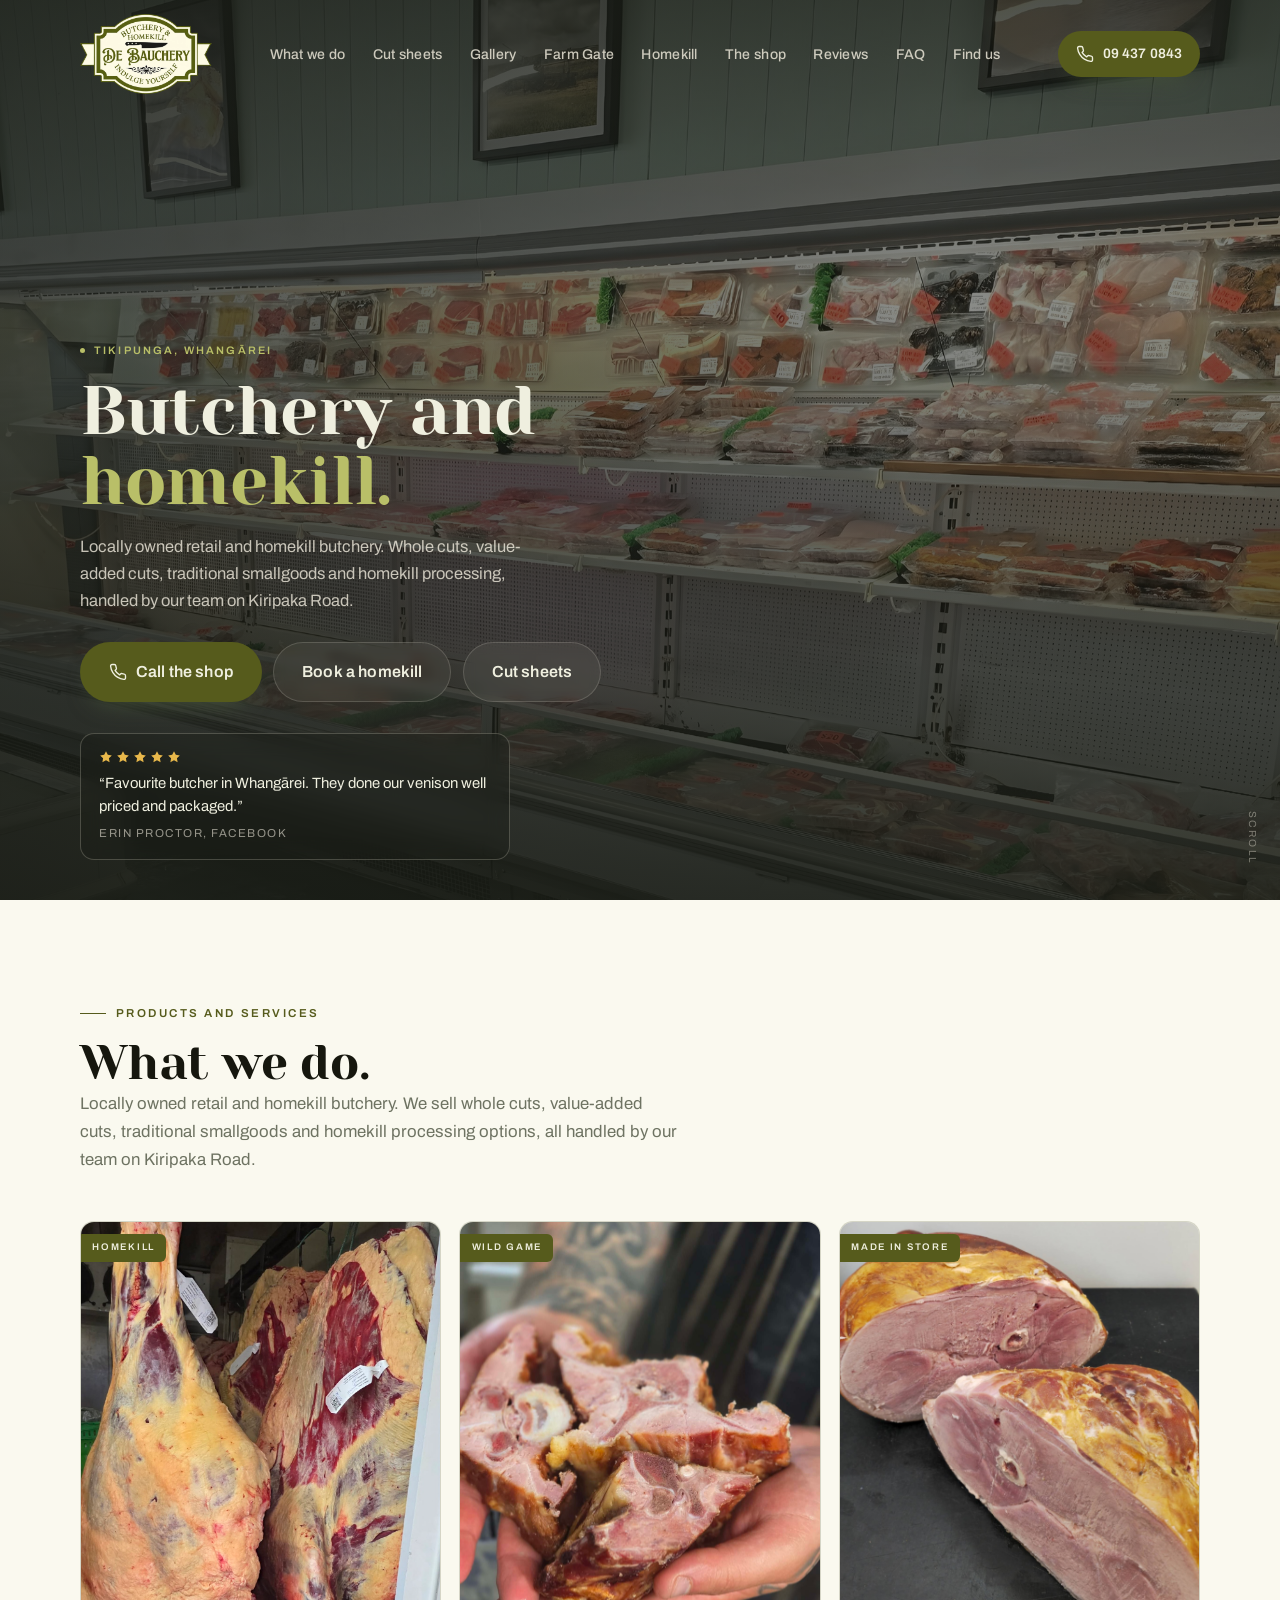
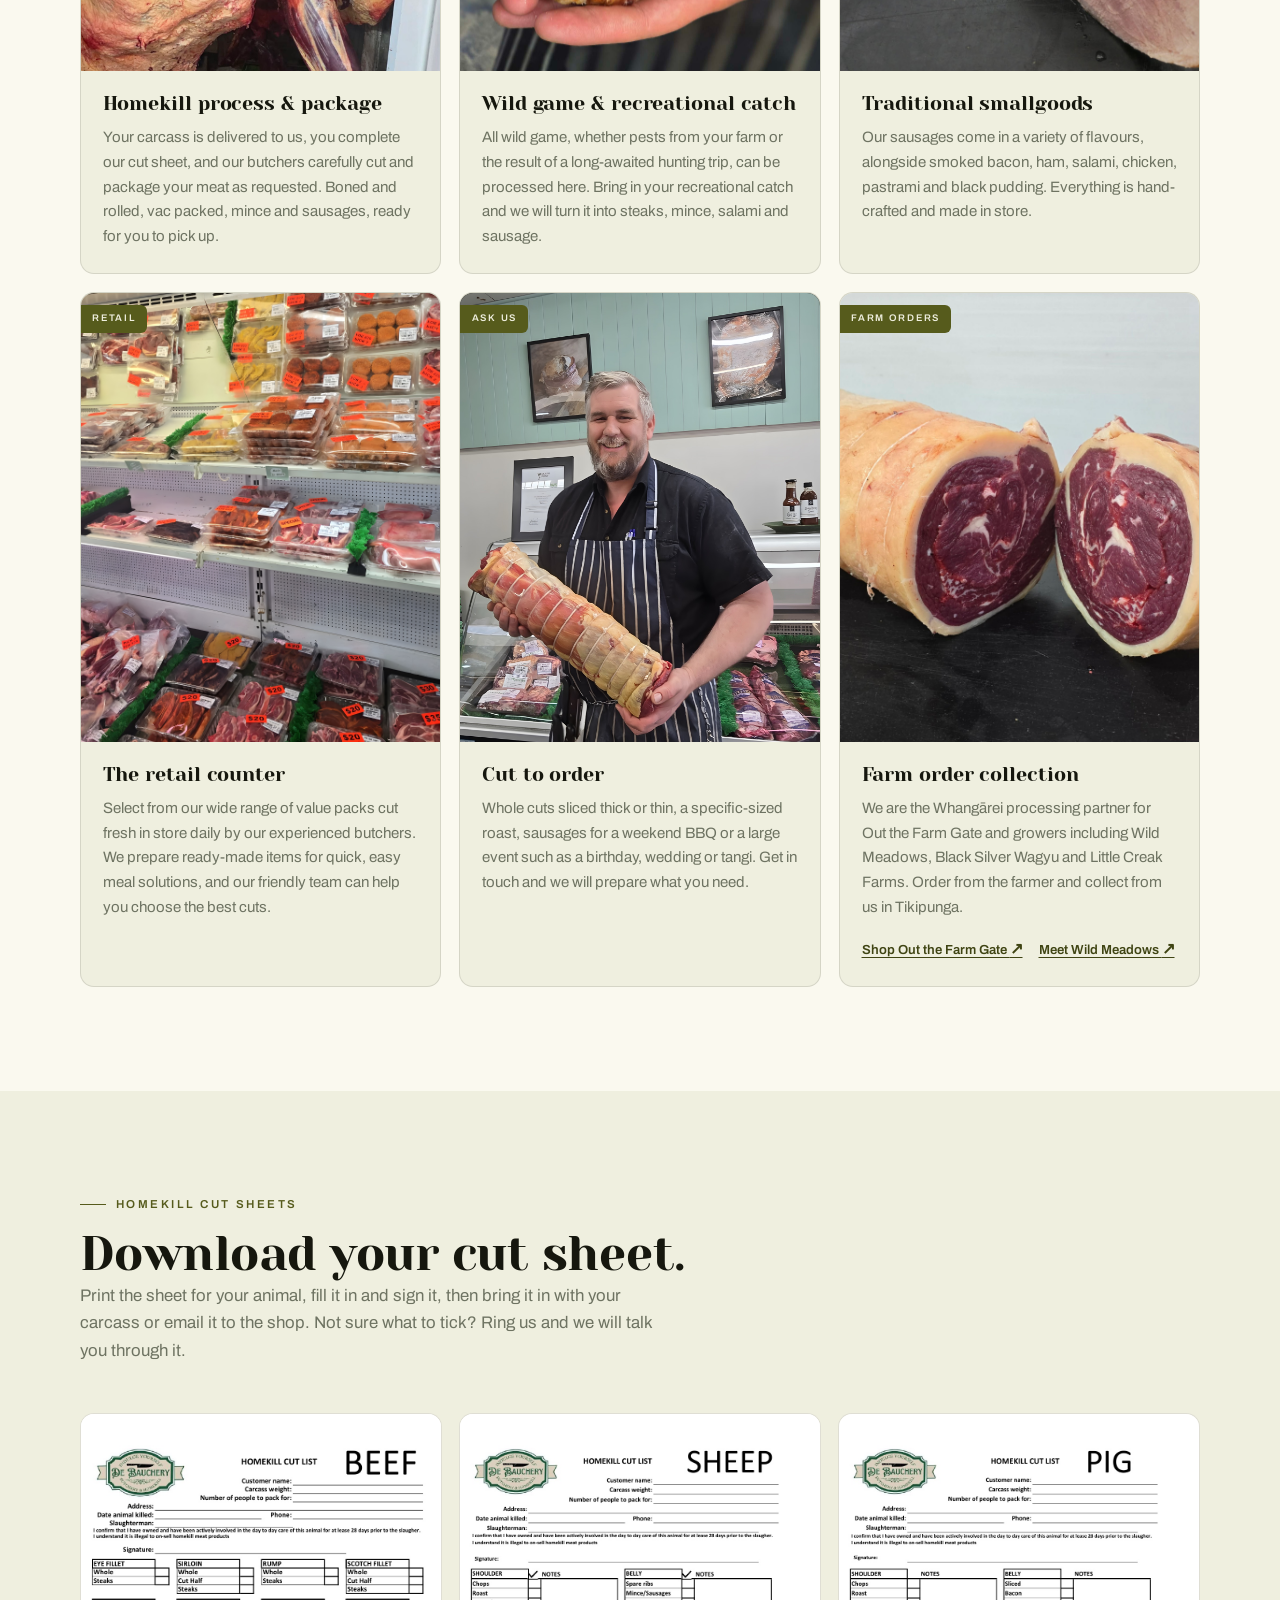
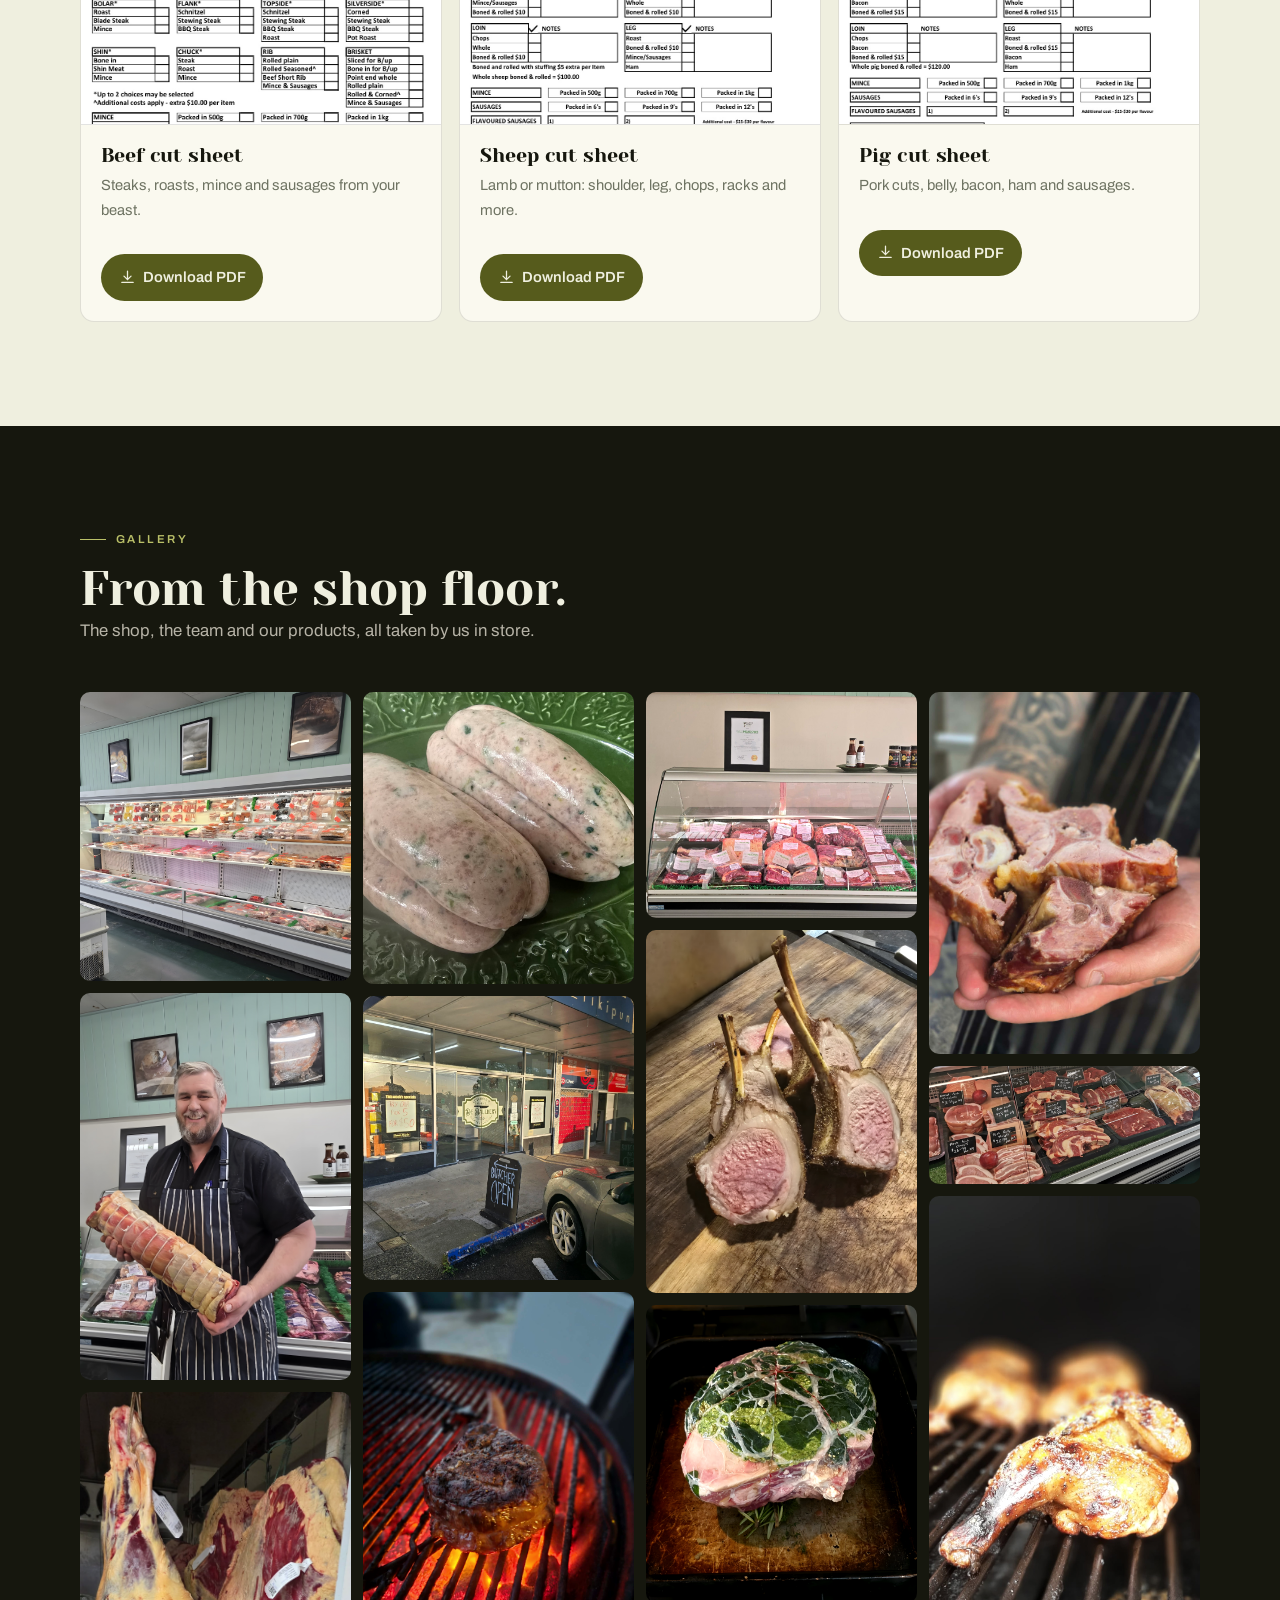
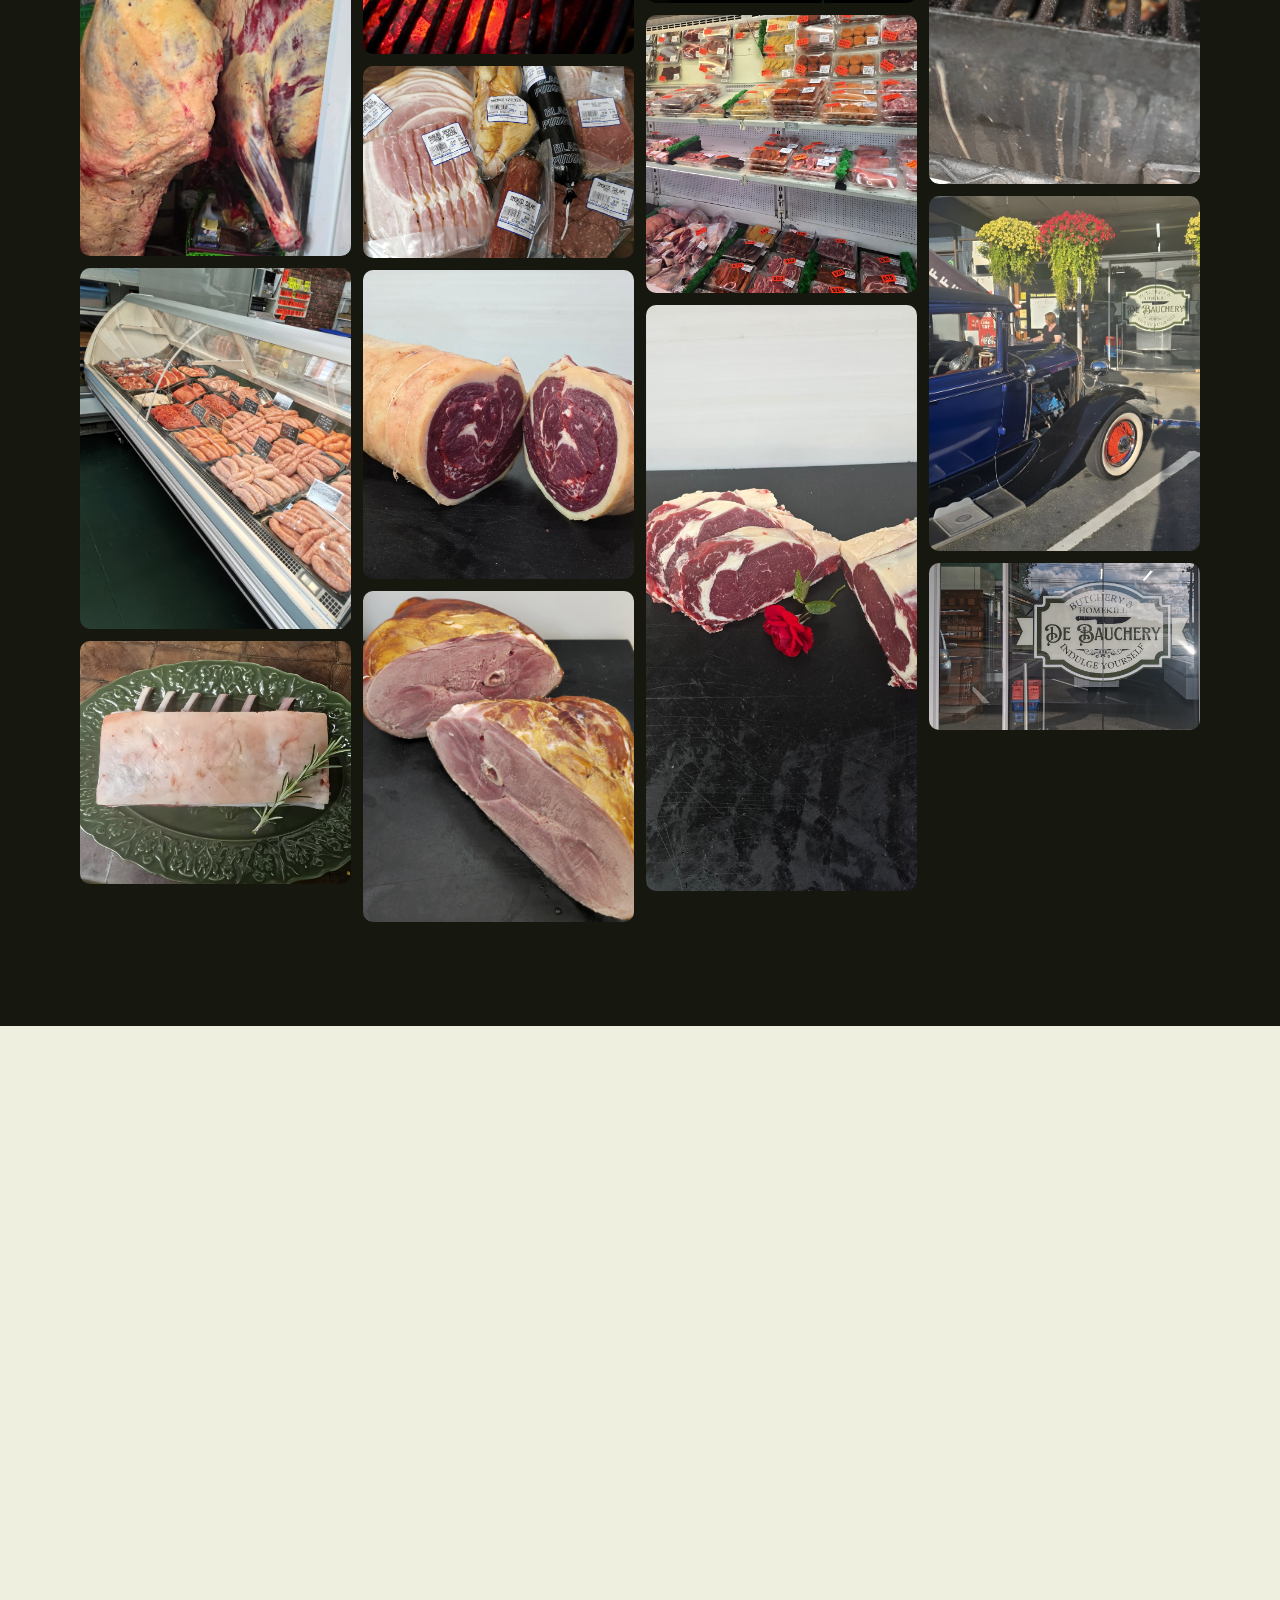
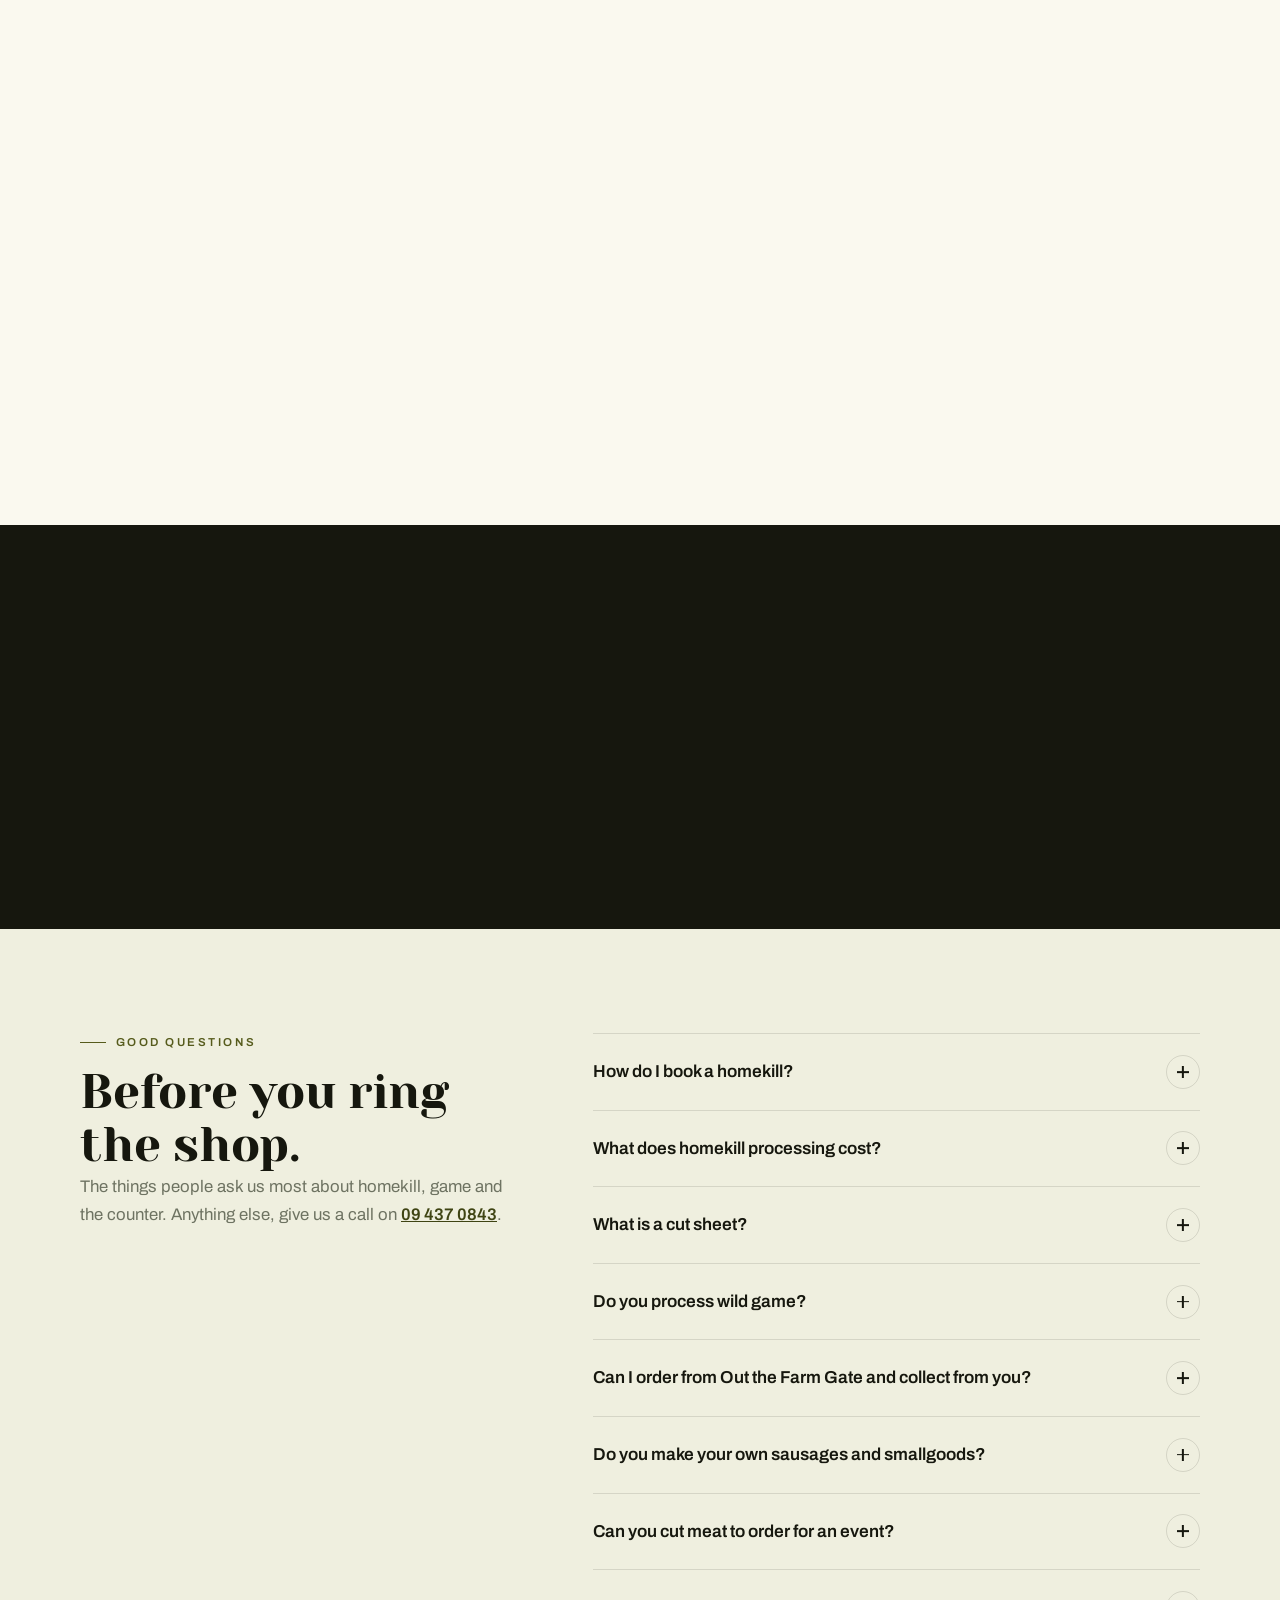
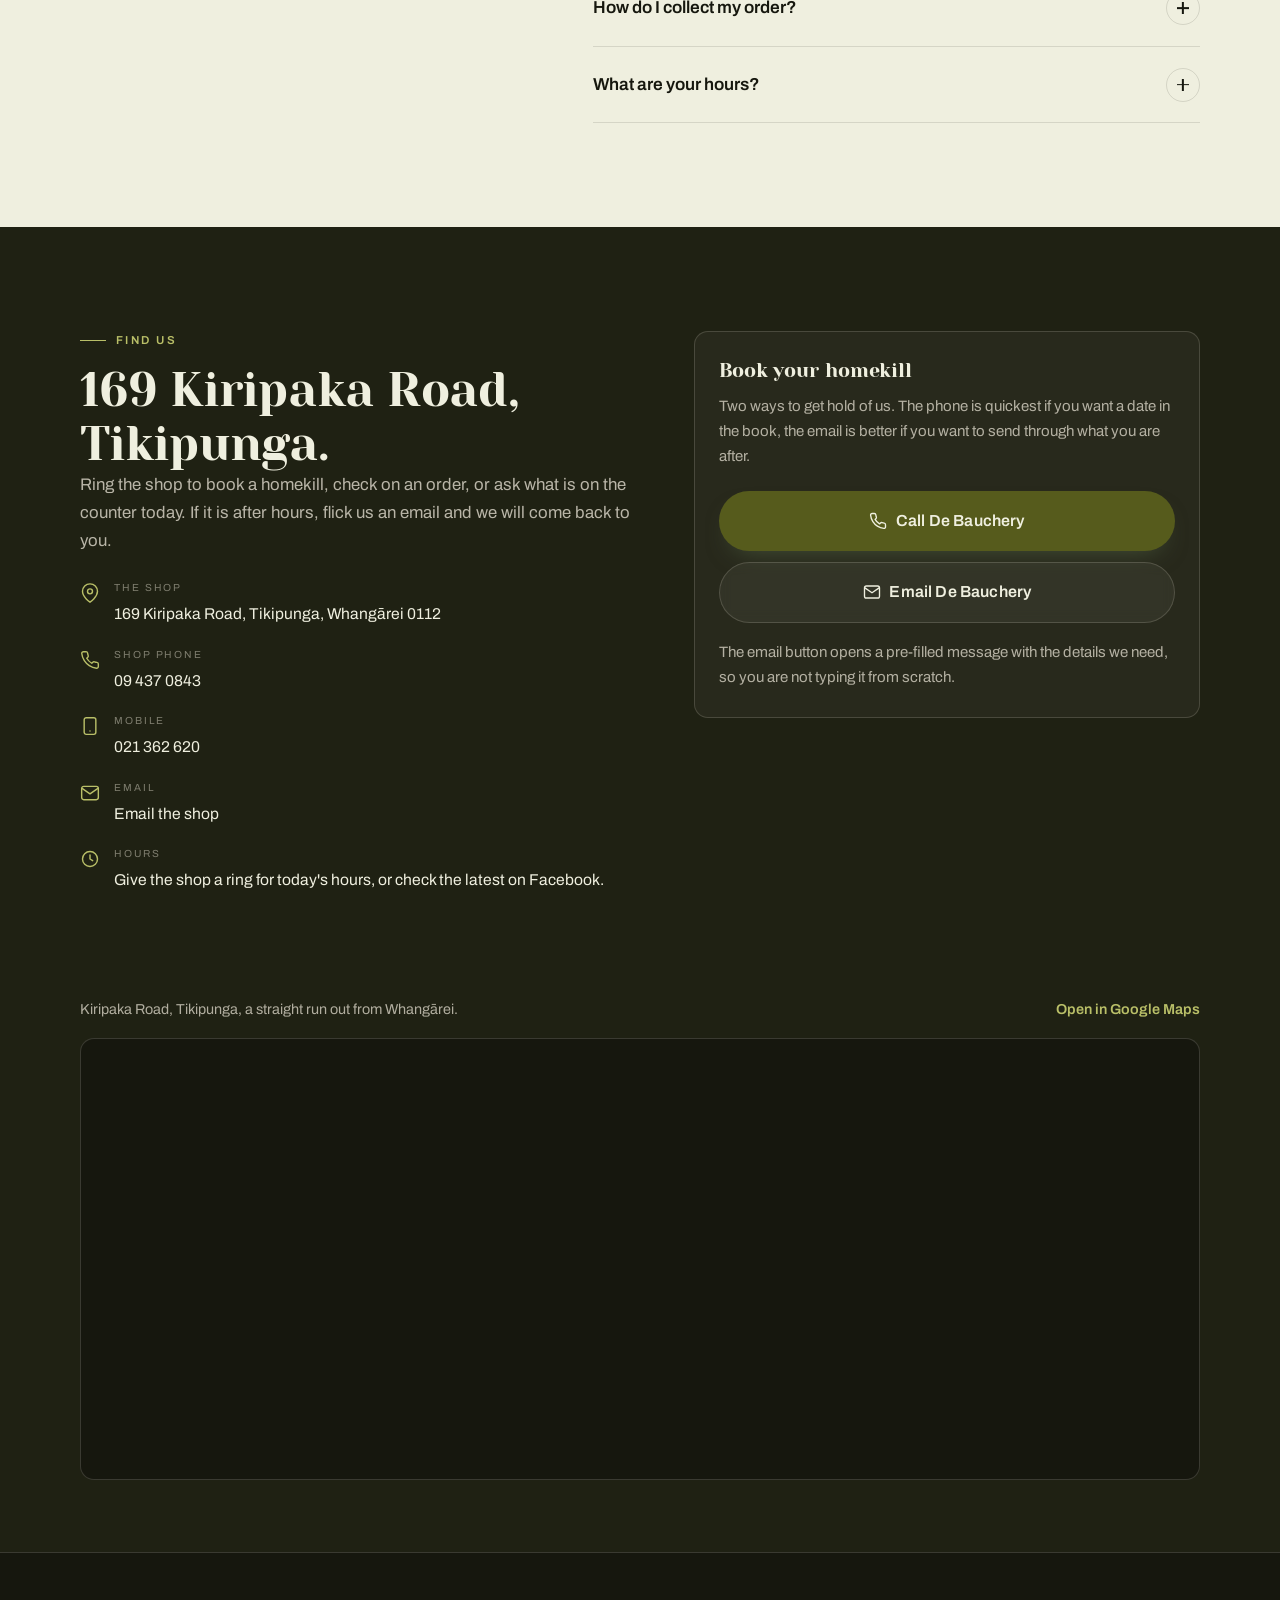
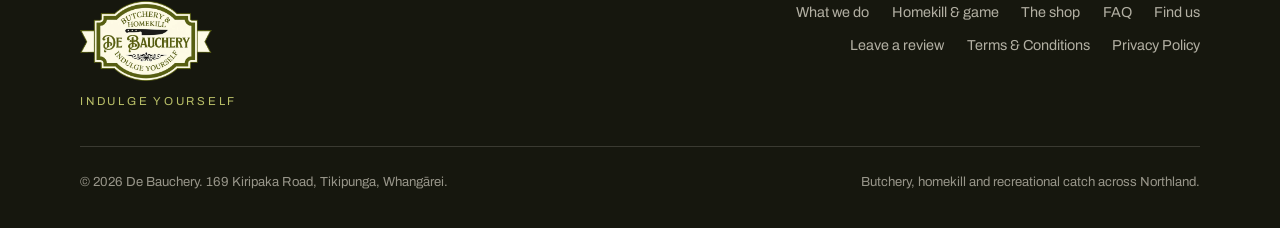
==== commit 0c996f5d: "Remove social icons that only ran a Facebook, Instagram or TikTok search They were stand-ins from th" ====
--- a/index.html
+++ b/index.html
@@ -531,7 +531,6 @@
         See all our Google reviews
         <svg viewBox="0 0 24 24" fill="none" stroke="currentColor" stroke-width="1.9" stroke-linecap="round" stroke-linejoin="round" aria-hidden="true"><path d="M7 17 17 7M9 7h8v8"/></svg>
       </a>
-      <a class="btn btn-ghost" href="https://www.facebook.com/search/top?q=De%20Bauchery%20Whangarei" target="_blank" rel="noopener">Read the Facebook recommendations</a>
     </div>
   </div>
 </section>
@@ -596,7 +595,7 @@
       </details>
       <details class="faq-item">
         <summary>What are your hours?<span class="faq-ico" aria-hidden="true"></span></summary>
-        <div class="faq-a"><p>Give the shop a ring on <a href="tel:+6494370843">09 437 0843</a> for today's hours, or check the latest on <a href="https://www.facebook.com/search/top?q=De%20Bauchery%20Whangarei" target="_blank" rel="noopener">Facebook</a>. After hours, email the shop and we will come back to you.</p></div>
+        <div class="faq-a"><p>Give the shop a ring on <a href="tel:+6494370843">09 437 0843</a> for today's hours, or check the latest on. After hours, email the shop and we will come back to you.</p></div>
       </details>
     </div>
   </div>
@@ -649,17 +648,6 @@
         </li>
       </ul>
 
-      <div class="socials">
-        <a href="https://www.facebook.com/search/top?q=De%20Bauchery%20Whangarei" target="_blank" rel="noopener" aria-label="De Bauchery on Facebook">
-          <svg viewBox="0 0 24 24" fill="currentColor" aria-hidden="true"><path d="M22 12.06C22 6.5 17.52 2 12 2S2 6.5 2 12.06c0 5.02 3.66 9.18 8.44 9.94v-7.03H7.9v-2.91h2.54V9.85c0-2.52 1.5-3.91 3.77-3.91 1.09 0 2.24.2 2.24.2v2.46h-1.26c-1.24 0-1.63.78-1.63 1.57v1.89h2.78l-.44 2.91h-2.34V22c4.78-.76 8.44-4.92 8.44-9.94z"/></svg>
-        </a>
-        <a href="https://www.instagram.com/explore/search/keyword/?q=De%20Bauchery%20Whangarei" target="_blank" rel="noopener" aria-label="Search Instagram for De Bauchery">
-          <svg viewBox="0 0 24 24" fill="currentColor" aria-hidden="true"><path d="M12 2.16c3.2 0 3.58.01 4.85.07 1.17.05 1.8.25 2.23.41.56.22.96.48 1.38.9.42.42.68.82.9 1.38.16.42.36 1.06.41 2.23.06 1.27.07 1.64.07 4.85s-.01 3.58-.07 4.85c-.05 1.17-.25 1.8-.41 2.23-.22.56-.48.96-.9 1.38-.42.42-.82.68-1.38.9-.42.16-1.06.36-2.23.41-1.27.06-1.64.07-4.85.07s-3.58-.01-4.85-.07c-1.17-.05-1.8-.25-2.23-.41a3.8 3.8 0 0 1-1.38-.9 3.8 3.8 0 0 1-.9-1.38c-.16-.42-.36-1.06-.41-2.23C2.17 15.58 2.16 15.2 2.16 12s.01-3.58.07-4.85c.05-1.17.25-1.8.41-2.23.22-.56.48-.96.9-1.38.42-.42.82-.68 1.38-.9.42-.16 1.06-.36 2.23-.41C8.42 2.17 8.8 2.16 12 2.16zm0 3.24a6.6 6.6 0 1 0 0 13.2 6.6 6.6 0 0 0 0-13.2zm0 10.89a4.29 4.29 0 1 1 0-8.58 4.29 4.29 0 0 1 0 8.58zm8.4-11.15a1.54 1.54 0 1 1-3.08 0 1.54 1.54 0 0 1 3.08 0z"/></svg>
-        </a>
-        <a href="https://www.tiktok.com/search?q=De%20Bauchery%20Whangarei" target="_blank" rel="noopener" aria-label="Search TikTok for De Bauchery">
-          <svg viewBox="0 0 24 24" fill="currentColor" aria-hidden="true"><path d="M16.6 5.82A4.28 4.28 0 0 1 15.54 3h-3.09v12.4a2.59 2.59 0 0 1-2.59 2.5 2.59 2.59 0 1 1 .77-5.06V9.66a5.67 5.67 0 0 0-.77-.05A5.68 5.68 0 1 0 15.54 15.3V8.9a7.34 7.34 0 0 0 4.29 1.37V7.18a4.29 4.29 0 0 1-3.23-1.36z"/></svg>
-        </a>
-      </div>
     </div>
 
     <div class="rv" data-d="1">
@@ -708,17 +696,6 @@
           <img class="brand-logo" src="img/de-bauchery-logo.webp" alt="De Bauchery Butchery and Homekill" width="900" height="545">
         </a>
         <p class="foot-motto">Indulge yourself</p>
-        <div class="socials">
-          <a href="https://www.facebook.com/search/top?q=De%20Bauchery%20Whangarei" target="_blank" rel="noopener" aria-label="De Bauchery on Facebook">
-            <svg viewBox="0 0 24 24" fill="currentColor" aria-hidden="true"><path d="M22 12.06C22 6.5 17.52 2 12 2S2 6.5 2 12.06c0 5.02 3.66 9.18 8.44 9.94v-7.03H7.9v-2.91h2.54V9.85c0-2.52 1.5-3.91 3.77-3.91 1.09 0 2.24.2 2.24.2v2.46h-1.26c-1.24 0-1.63.78-1.63 1.57v1.89h2.78l-.44 2.91h-2.34V22c4.78-.76 8.44-4.92 8.44-9.94z"/></svg>
-          </a>
-          <a href="https://www.instagram.com/explore/search/keyword/?q=De%20Bauchery%20Whangarei" target="_blank" rel="noopener" aria-label="Search Instagram for De Bauchery">
-            <svg viewBox="0 0 24 24" fill="currentColor" aria-hidden="true"><path d="M12 2.16c3.2 0 3.58.01 4.85.07 1.17.05 1.8.25 2.23.41.56.22.96.48 1.38.9.42.42.68.82.9 1.38.16.42.36 1.06.41 2.23.06 1.27.07 1.64.07 4.85s-.01 3.58-.07 4.85c-.05 1.17-.25 1.8-.41 2.23-.22.56-.48.96-.9 1.38-.42.42-.82.68-1.38.9-.42.16-1.06.36-2.23.41-1.27.06-1.64.07-4.85.07s-3.58-.01-4.85-.07c-1.17-.05-1.8-.25-2.23-.41a3.8 3.8 0 0 1-1.38-.9 3.8 3.8 0 0 1-.9-1.38c-.16-.42-.36-1.06-.41-2.23C2.17 15.58 2.16 15.2 2.16 12s.01-3.58.07-4.85c.05-1.17.25-1.8.41-2.23.22-.56.48-.96.9-1.38.42-.42.82-.68 1.38-.9.42-.16 1.06-.36 2.23-.41C8.42 2.17 8.8 2.16 12 2.16zm0 3.24a6.6 6.6 0 1 0 0 13.2 6.6 6.6 0 0 0 0-13.2zm0 10.89a4.29 4.29 0 1 1 0-8.58 4.29 4.29 0 0 1 0 8.58zm8.4-11.15a1.54 1.54 0 1 1-3.08 0 1.54 1.54 0 0 1 3.08 0z"/></svg>
-          </a>
-          <a href="https://www.tiktok.com/search?q=De%20Bauchery%20Whangarei" target="_blank" rel="noopener" aria-label="Search TikTok for De Bauchery">
-            <svg viewBox="0 0 24 24" fill="currentColor" aria-hidden="true"><path d="M16.6 5.82A4.28 4.28 0 0 1 15.54 3h-3.09v12.4a2.59 2.59 0 0 1-2.59 2.5 2.59 2.59 0 1 1 .77-5.06V9.66a5.67 5.67 0 0 0-.77-.05A5.68 5.68 0 1 0 15.54 15.3V8.9a7.34 7.34 0 0 0 4.29 1.37V7.18a4.29 4.29 0 0 1-3.23-1.36z"/></svg>
-          </a>
-        </div>
       </div>
       <div class="foot-links">
         <a href="#services">What we do</a>
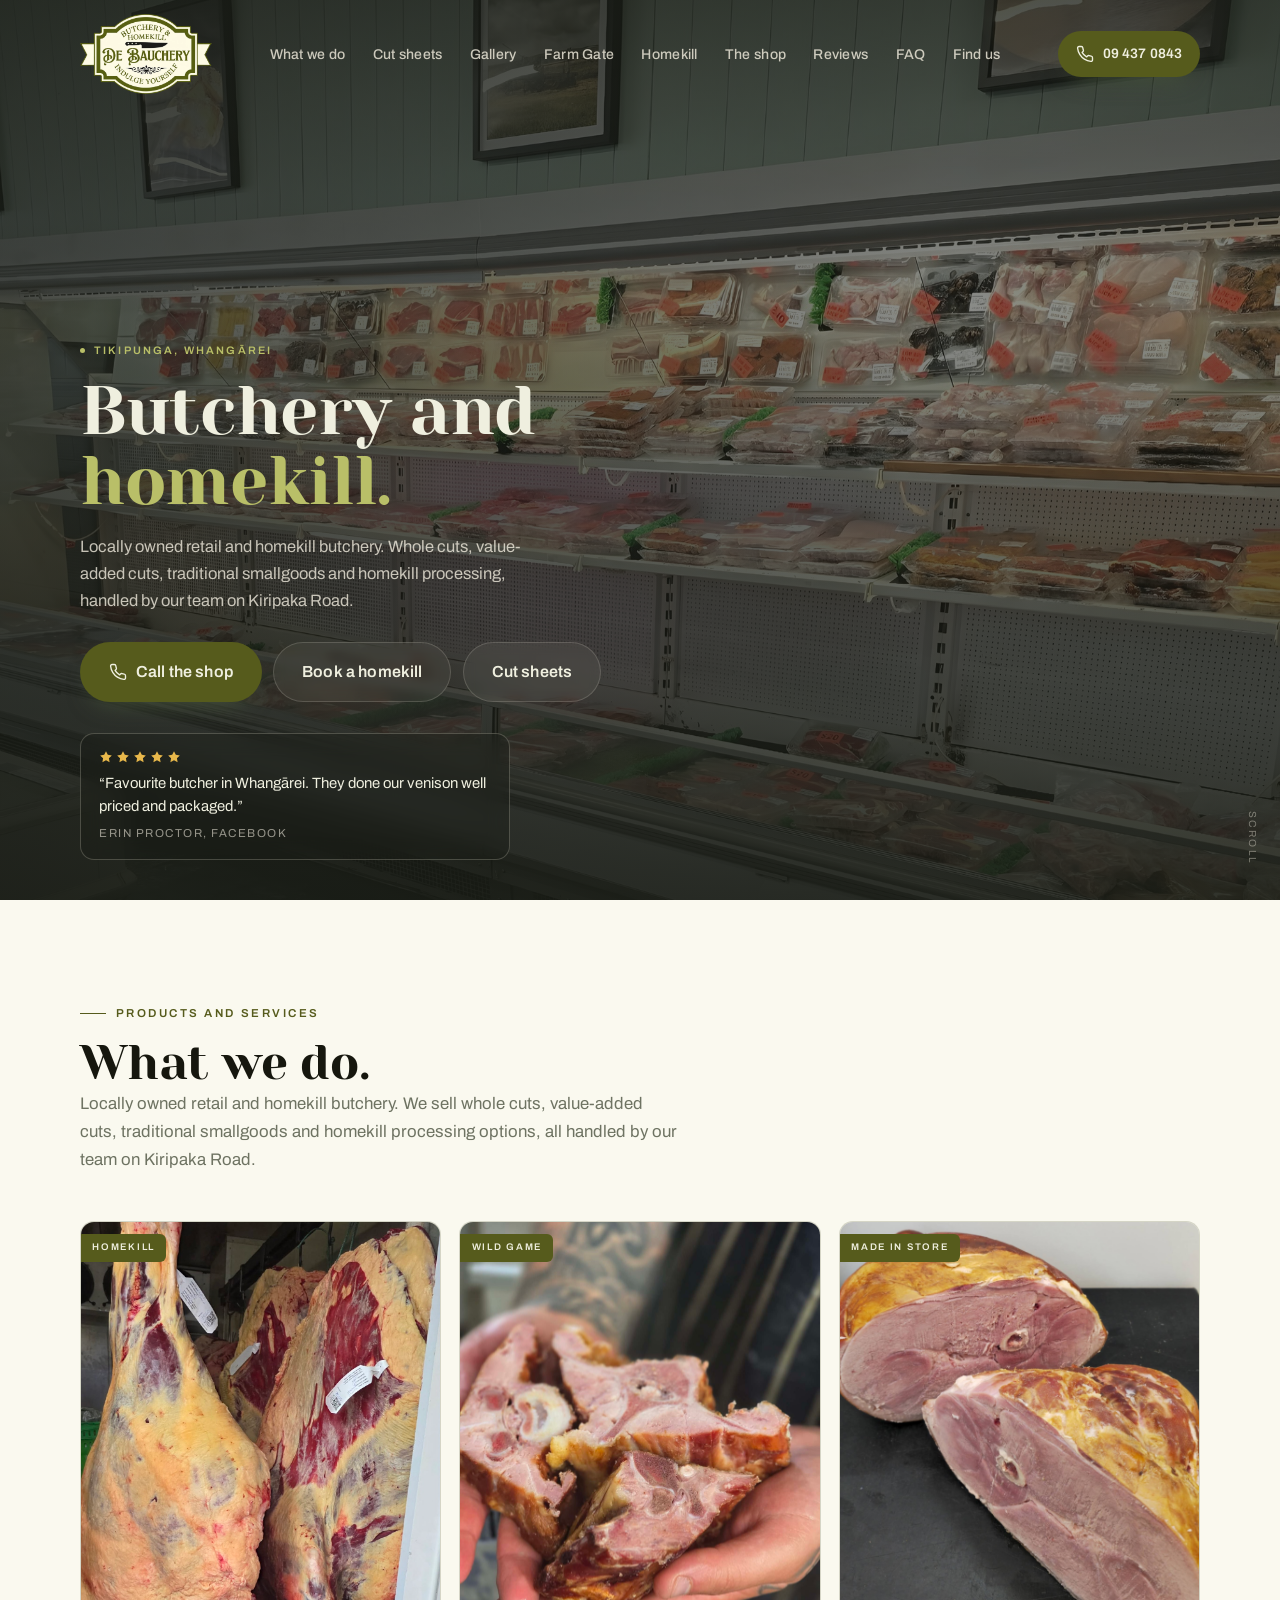
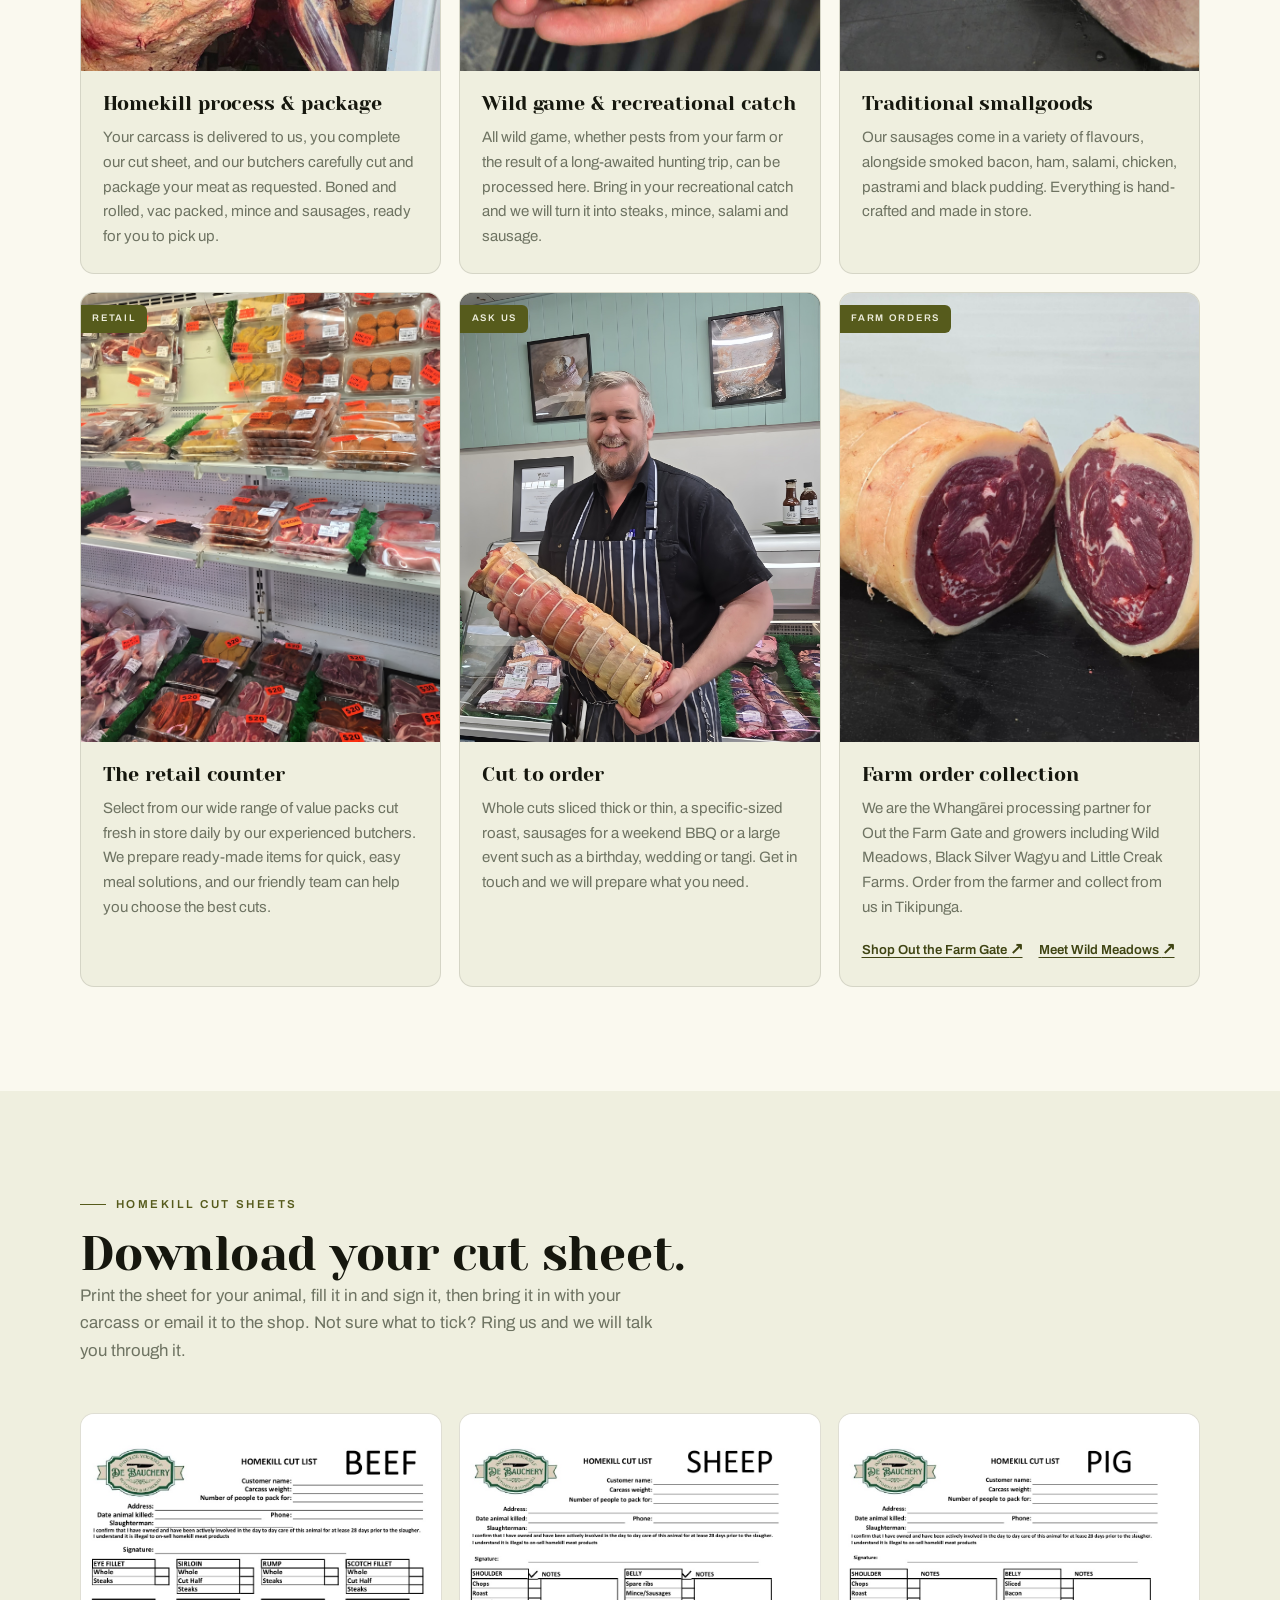
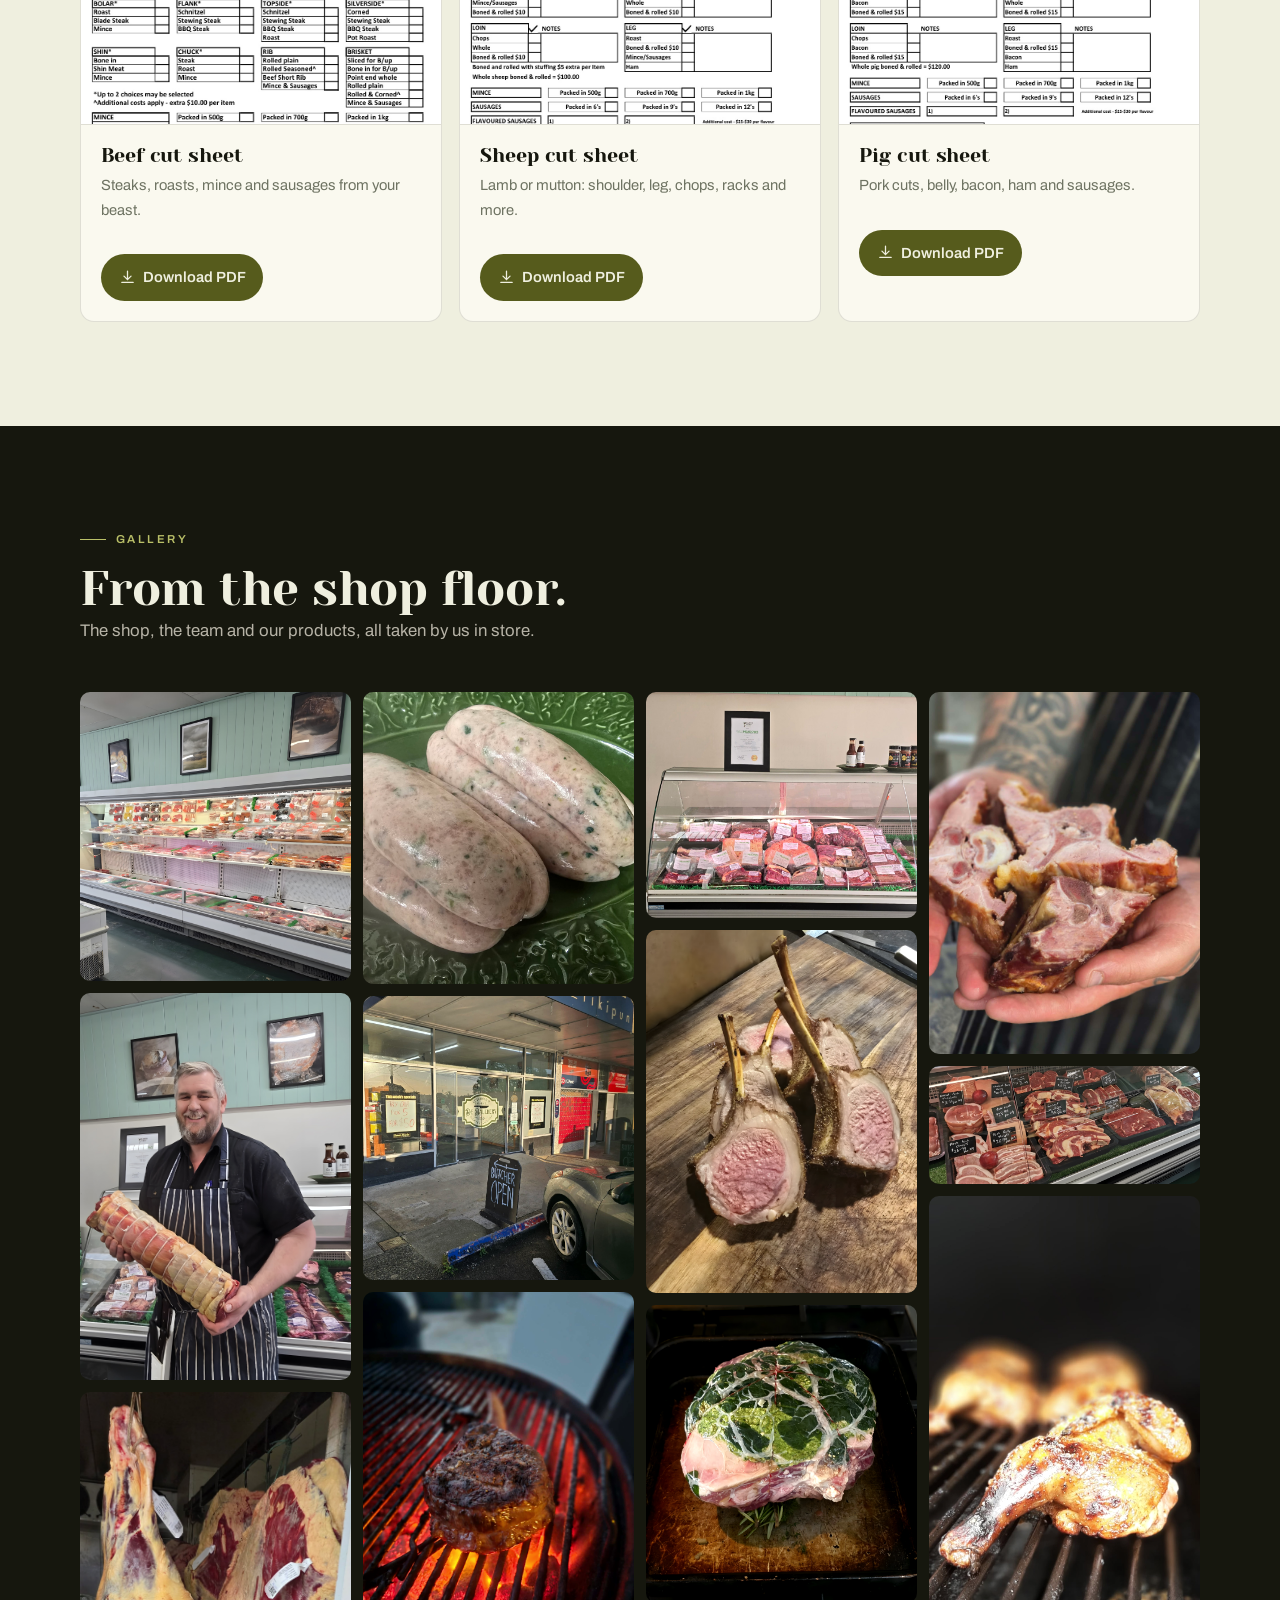
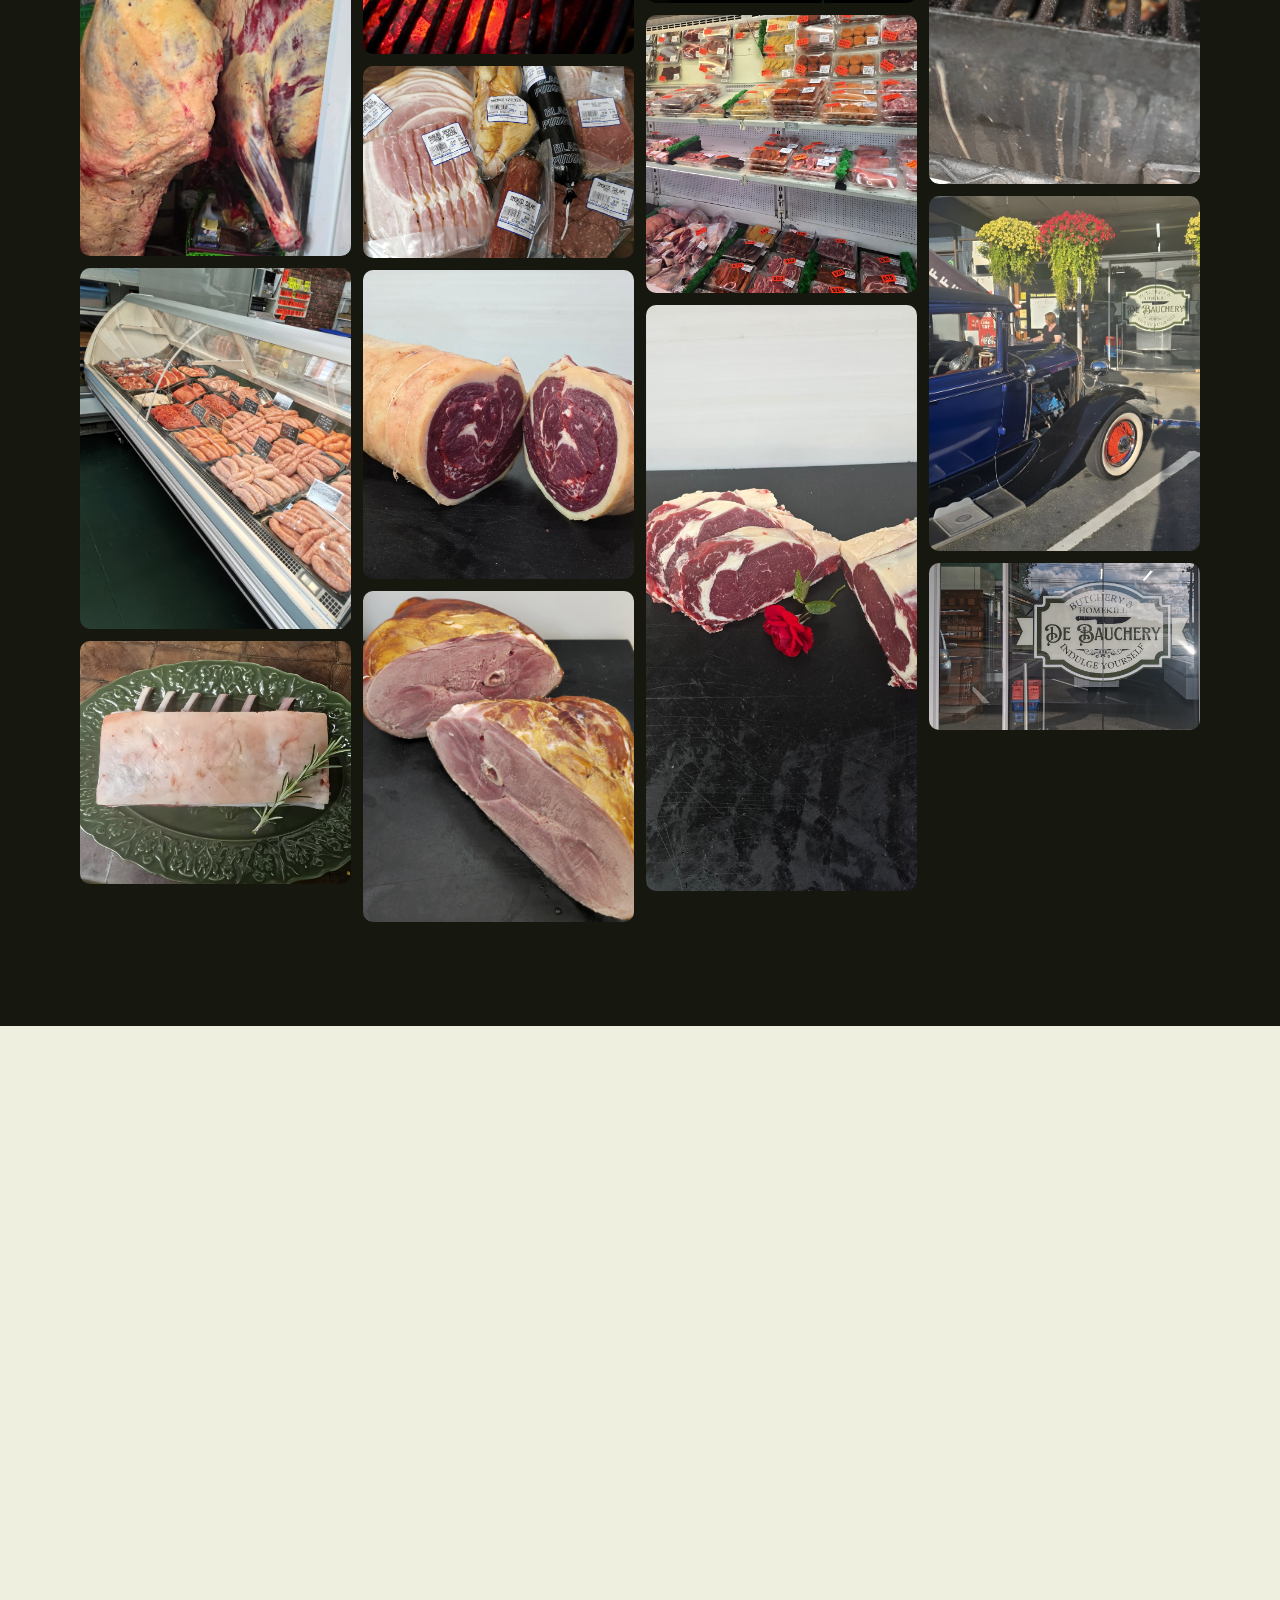
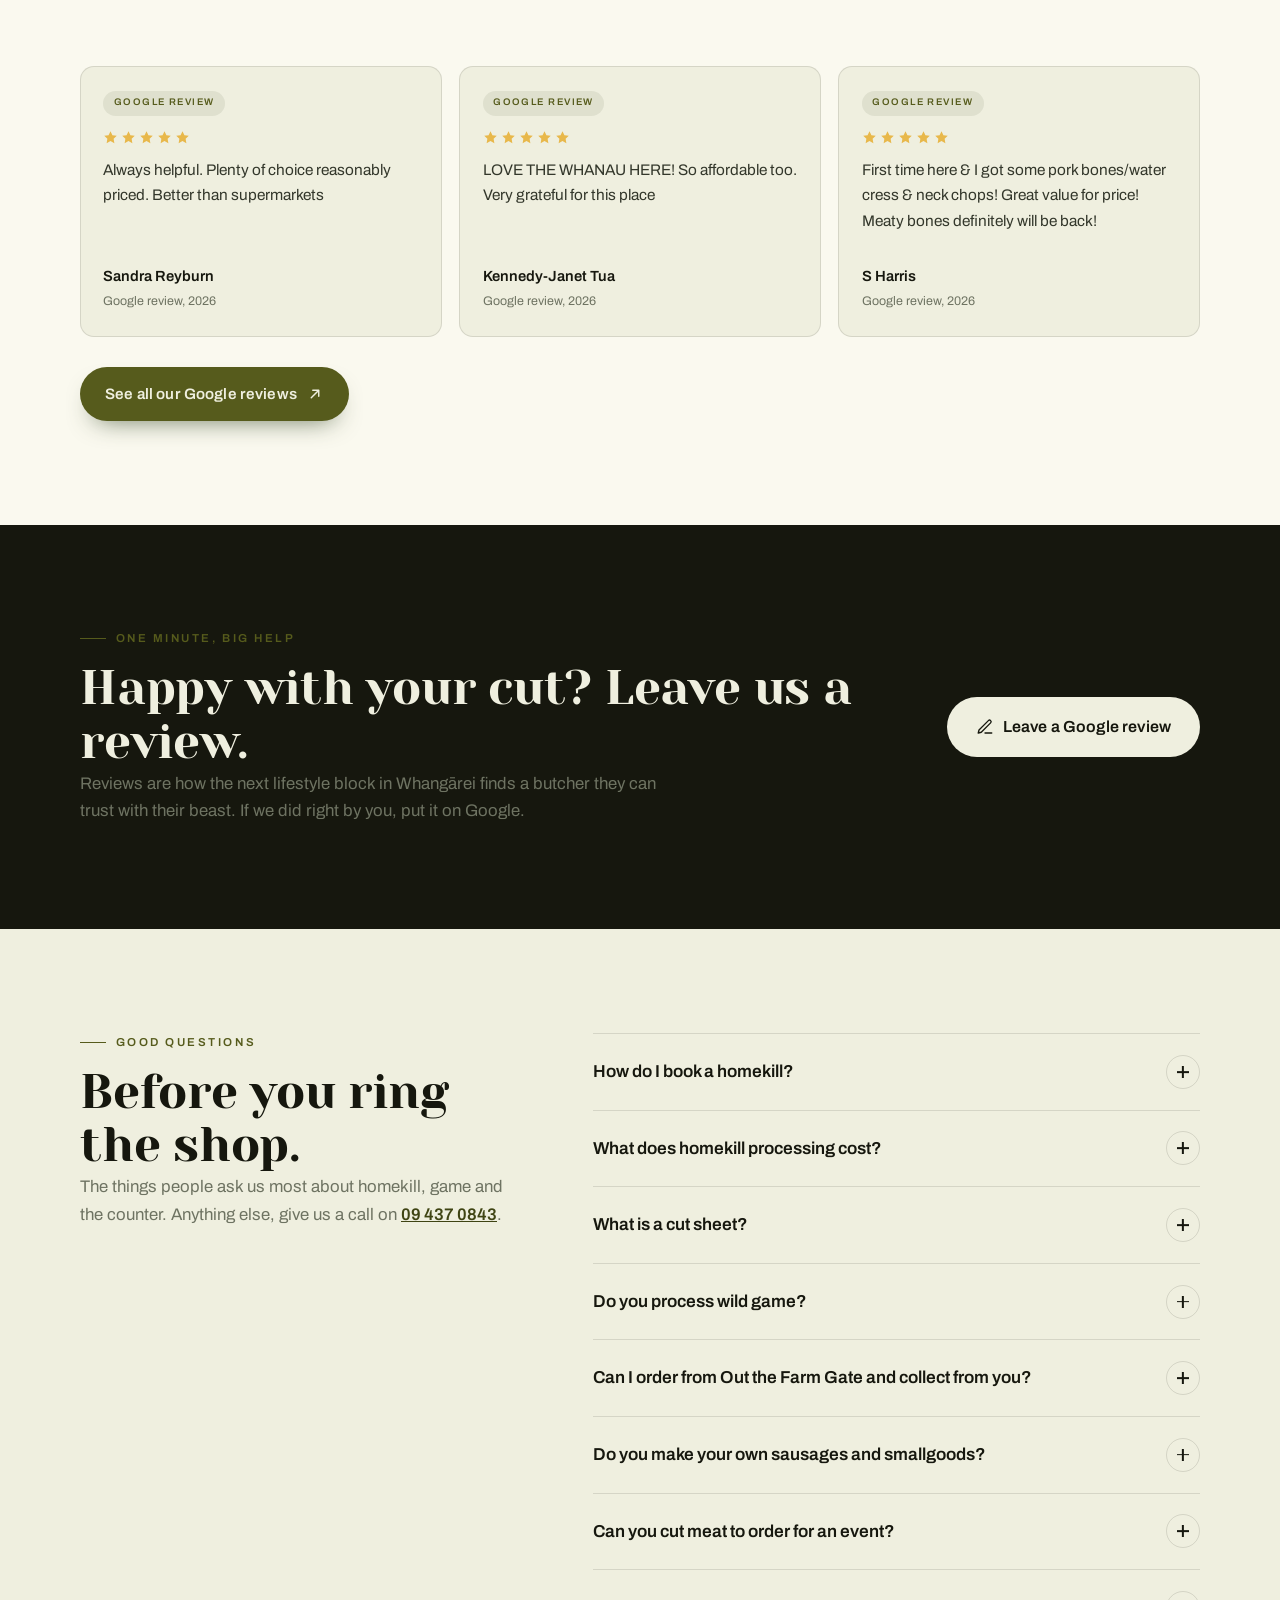
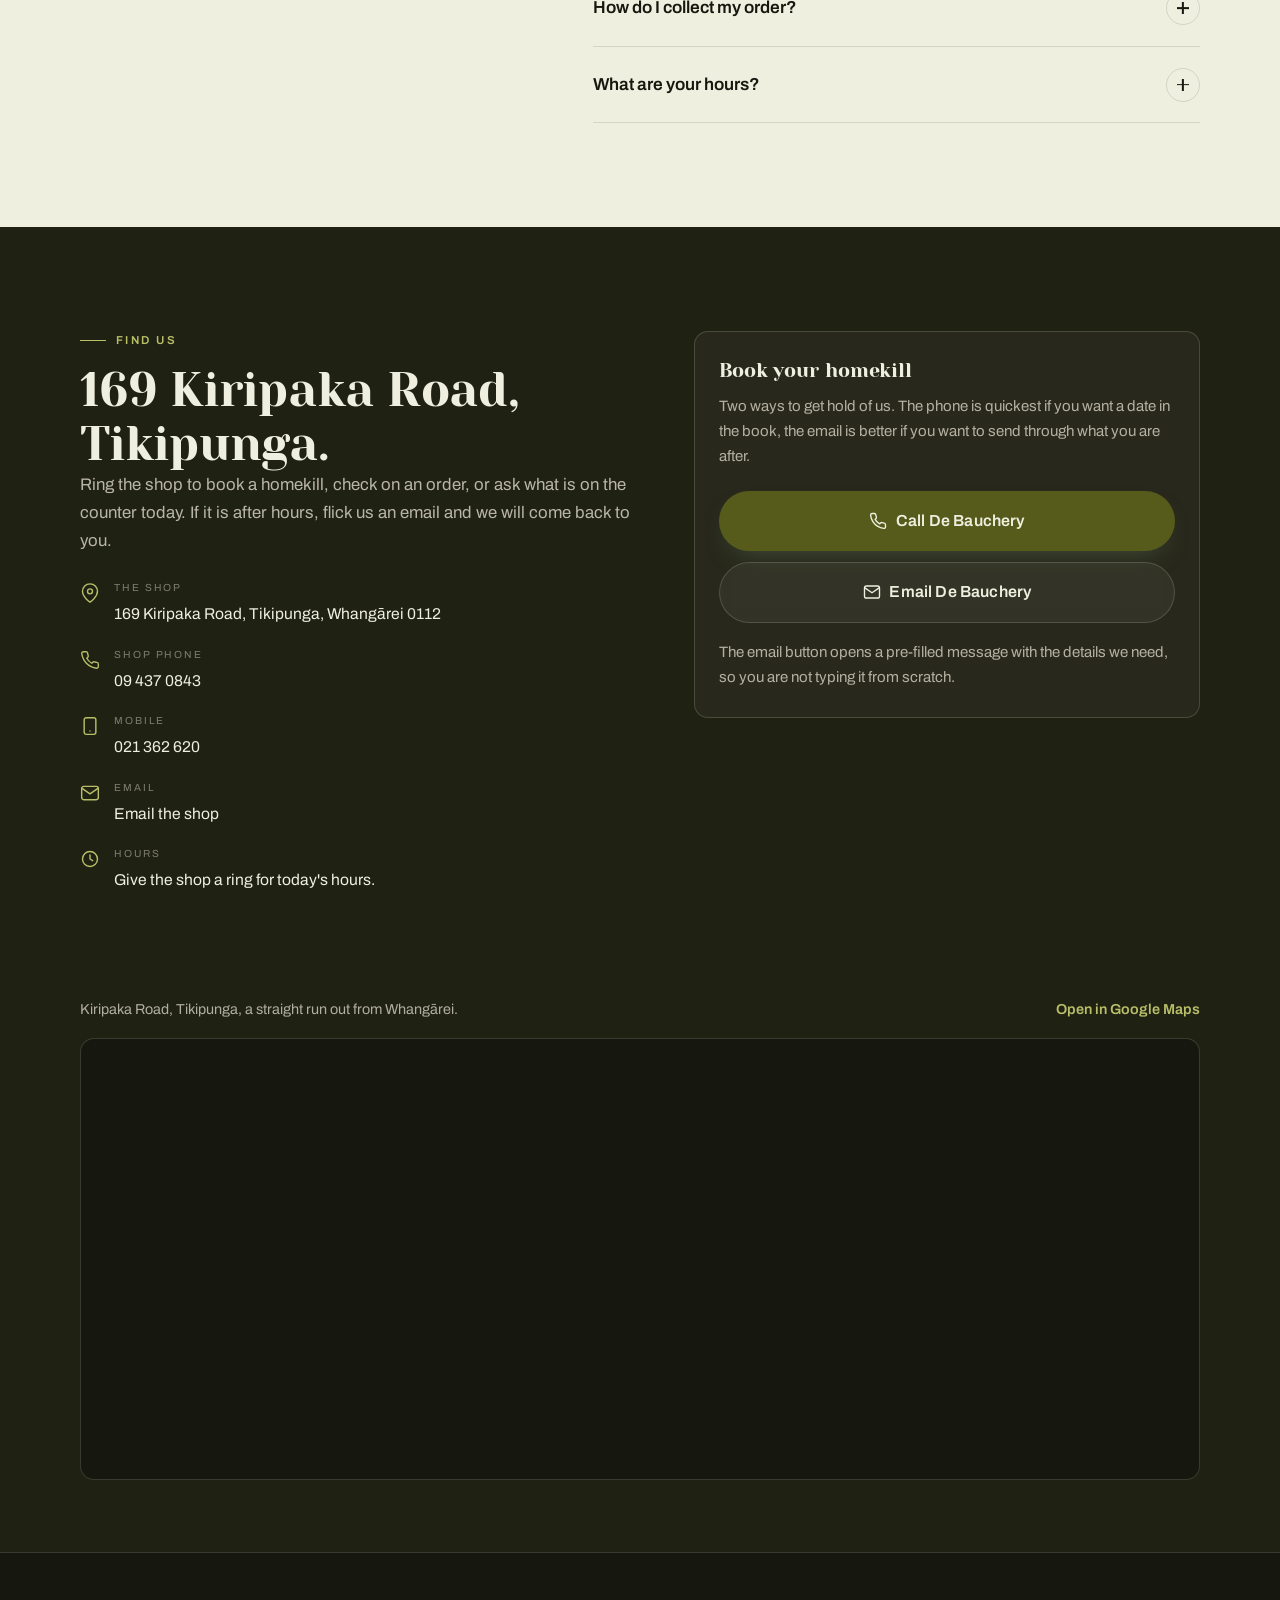
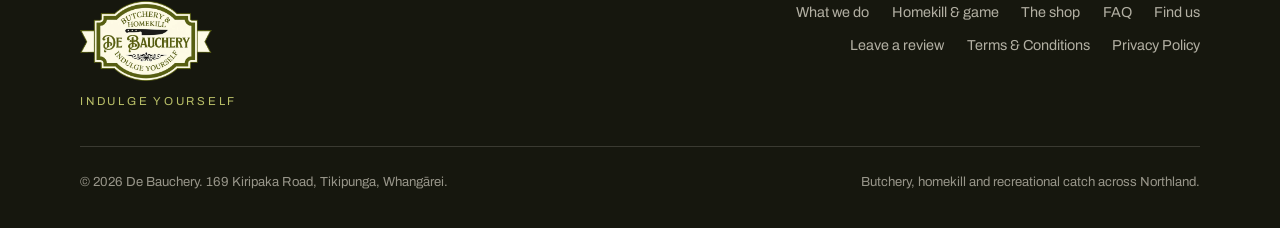
==== commit 442a03ce: "Hours wording: drop the pointer to Facebook (they have no page of their own, and the link was a sear" ====
--- a/index.html
+++ b/index.html
@@ -23,7 +23,7 @@
 <link rel="preconnect" href="https://fonts.gstatic.com" crossorigin>
 <link href="https://fonts.googleapis.com/css2?family=Yeseva+One&family=Archivo:wght@400;500;600;700&display=swap" rel="stylesheet">
 <link rel="stylesheet" href="style.css">
-<script type="application/ld+json">{"@context": "https://schema.org", "@type": "FAQPage", "mainEntity": [{"@type": "Question", "name": "How do I book a homekill?", "acceptedAnswer": {"@type": "Answer", "text": "Ring the shop on 09 437 0843. Tell us what you have, roughly what it weighs and when it will be ready, and we put you in the book so the chiller space is there when your animal arrives. See how homekill works for the full process."}}, {"@type": "Question", "name": "What does homekill processing cost?", "acceptedAnswer": {"@type": "Answer", "text": "Guide rates are $2.50/kg of carcass weight for beef, $60 for a lamb up to 30kg and $80 for a lamb over 30kg. Sausages start from $6.99/kg. All prices include GST. Boning and rolling, whole carcass work and vacuum packing are priced on the cut sheet, and your final invoice comes off the actual carcass weight and the cuts you choose, so ring the shop for a firm number."}}, {"@type": "Question", "name": "What is a cut sheet?", "acceptedAnswer": {"@type": "Answer", "text": "The cut sheet is where you decide everything: steak thickness, roasts, boned and rolled, mince, sausages and vac packing. Download the beef, sheep or pig cut sheet from our website, or ask the team when you book. It has to be completed and signed before we start cutting, and everything comes back labelled."}}, {"@type": "Question", "name": "Do you process wild game?", "acceptedAnswer": {"@type": "Answer", "text": "Yes. Deer, pig, goat and your recreational catch can all be processed here, and we can turn it into steaks, mince, salami and sausage. Ring first so chiller space is ready, and bring it in cool, clean and as soon as you can."}}, {"@type": "Question", "name": "Can I order from Out the Farm Gate and collect from you?", "acceptedAnswer": {"@type": "Answer", "text": "Yes. We are the Whangārei processing partner for Out the Farm Gate and growers including Wild Meadows, Black Silver Wagyu and Little Creak Farms. Order from the farmer and collect from us in Tikipunga."}}, {"@type": "Question", "name": "Do you make your own sausages and smallgoods?", "acceptedAnswer": {"@type": "Answer", "text": "Yes. Our sausages come in a variety of flavours, alongside smoked bacon, ham, salami, chicken, pastrami and black pudding. Everything is hand-crafted and made in store."}}, {"@type": "Question", "name": "Can you cut meat to order for an event?", "acceptedAnswer": {"@type": "Answer", "text": "Yes. Whole cuts sliced thick or thin, a specific-sized roast, or sausages for a weekend BBQ or a large event such as a birthday, wedding or tangi. Get in touch and we will prepare what you need."}}, {"@type": "Question", "name": "How do I collect my order?", "acceptedAnswer": {"@type": "Answer", "text": "We ring when it is ready and you collect from 169 Kiripaka Road, Tikipunga. Bring chilly bins or an empty boot, because a half beast takes up more room than people expect."}}, {"@type": "Question", "name": "What are your hours?", "acceptedAnswer": {"@type": "Answer", "text": "Give the shop a ring on 09 437 0843 for today's hours, or check the latest on Facebook. After hours, email the shop and we will come back to you."}}]}</script>
+<script type="application/ld+json">{"@context": "https://schema.org", "@type": "FAQPage", "mainEntity": [{"@type": "Question", "name": "How do I book a homekill?", "acceptedAnswer": {"@type": "Answer", "text": "Ring the shop on 09 437 0843. Tell us what you have, roughly what it weighs and when it will be ready, and we put you in the book so the chiller space is there when your animal arrives. See how homekill works for the full process."}}, {"@type": "Question", "name": "What does homekill processing cost?", "acceptedAnswer": {"@type": "Answer", "text": "Guide rates are $2.50/kg of carcass weight for beef, $60 for a lamb up to 30kg and $80 for a lamb over 30kg. Sausages start from $6.99/kg. All prices include GST. Boning and rolling, whole carcass work and vacuum packing are priced on the cut sheet, and your final invoice comes off the actual carcass weight and the cuts you choose, so ring the shop for a firm number."}}, {"@type": "Question", "name": "What is a cut sheet?", "acceptedAnswer": {"@type": "Answer", "text": "The cut sheet is where you decide everything: steak thickness, roasts, boned and rolled, mince, sausages and vac packing. Download the beef, sheep or pig cut sheet from our website, or ask the team when you book. It has to be completed and signed before we start cutting, and everything comes back labelled."}}, {"@type": "Question", "name": "Do you process wild game?", "acceptedAnswer": {"@type": "Answer", "text": "Yes. Deer, pig, goat and your recreational catch can all be processed here, and we can turn it into steaks, mince, salami and sausage. Ring first so chiller space is ready, and bring it in cool, clean and as soon as you can."}}, {"@type": "Question", "name": "Can I order from Out the Farm Gate and collect from you?", "acceptedAnswer": {"@type": "Answer", "text": "Yes. We are the Whangārei processing partner for Out the Farm Gate and growers including Wild Meadows, Black Silver Wagyu and Little Creak Farms. Order from the farmer and collect from us in Tikipunga."}}, {"@type": "Question", "name": "Do you make your own sausages and smallgoods?", "acceptedAnswer": {"@type": "Answer", "text": "Yes. Our sausages come in a variety of flavours, alongside smoked bacon, ham, salami, chicken, pastrami and black pudding. Everything is hand-crafted and made in store."}}, {"@type": "Question", "name": "Can you cut meat to order for an event?", "acceptedAnswer": {"@type": "Answer", "text": "Yes. Whole cuts sliced thick or thin, a specific-sized roast, or sausages for a weekend BBQ or a large event such as a birthday, wedding or tangi. Get in touch and we will prepare what you need."}}, {"@type": "Question", "name": "How do I collect my order?", "acceptedAnswer": {"@type": "Answer", "text": "We ring when it is ready and you collect from 169 Kiripaka Road, Tikipunga. Bring chilly bins or an empty boot, because a half beast takes up more room than people expect."}}, {"@type": "Question", "name": "What are your hours?", "acceptedAnswer": {"@type": "Answer", "text": "Give the shop a ring on 09 437 0843 for today's hours. After hours, email the shop and we will come back to you."}}]}</script>
 </head>
 <body>
 
@@ -595,7 +595,7 @@
       </details>
       <details class="faq-item">
         <summary>What are your hours?<span class="faq-ico" aria-hidden="true"></span></summary>
-        <div class="faq-a"><p>Give the shop a ring on <a href="tel:+6494370843">09 437 0843</a> for today's hours, or check the latest on. After hours, email the shop and we will come back to you.</p></div>
+        <div class="faq-a"><p>Give the shop a ring on <a href="tel:+6494370843">09 437 0843</a> for today's hours. After hours, email the shop and we will come back to you.</p></div>
       </details>
     </div>
   </div>
@@ -643,7 +643,7 @@
           <svg viewBox="0 0 24 24" fill="none" stroke="currentColor" stroke-width="1.7" stroke-linecap="round" stroke-linejoin="round" aria-hidden="true"><circle cx="12" cy="12" r="9"/><path d="M12 7v5l3.2 2"/></svg>
           <div>
             <span class="il-l">Hours</span>
-            <span class="val">Give the shop a ring for today's hours, or check the latest on Facebook.</span>
+            <span class="val">Give the shop a ring for today's hours.</span>
           </div>
         </li>
       </ul>
